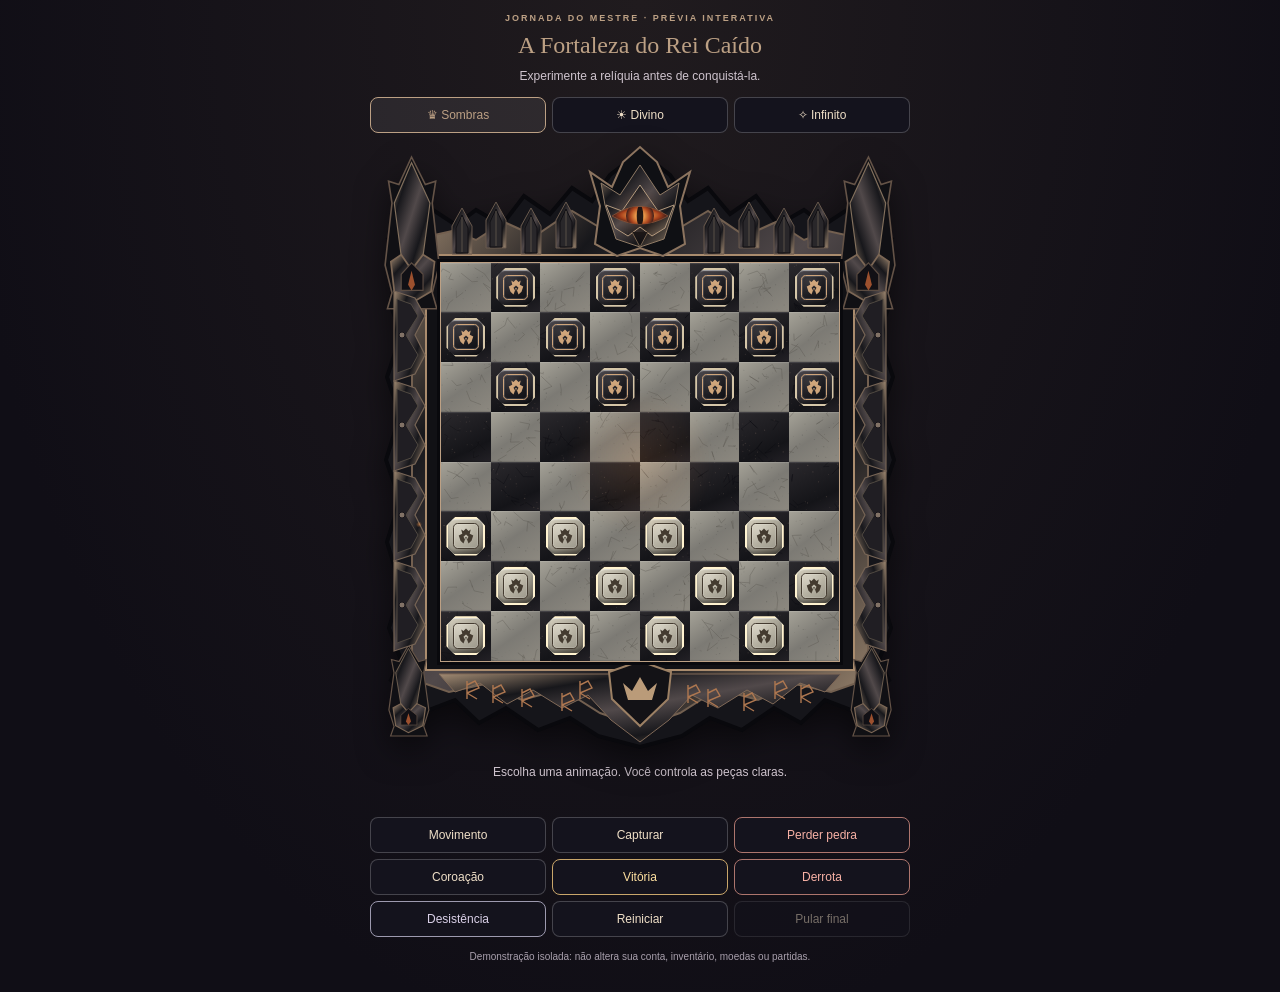
==== royal-demo.html @ 2475def8 "feat: laboratório interativo de relíquias e alinhamento responsivo dos tabuleiros" ====
<!doctype html><html lang="pt-BR" data-theme="relic-shadow" data-skin="skin-relic-shadow"><head><meta charset="utf-8"><meta name="viewport" content="width=device-width,initial-scale=1"><title>Laboratório de Relíquias</title><style>
:root{--ink:#f3e4c9;--muted:#bcaa90;--gold:#d8ae70;--green:#9bc4a0;--panel:#2c2119;--line:#5c4632}*{box-sizing:border-box}body{margin:0;color:var(--ink);font-family:Georgia,'Times New Roman',serif;background:radial-gradient(ellipse at 45% 0,#56402d 0,#231a13 53%,#17110e 100%);min-height:100vh}button,input,select{font:inherit}button{cursor:pointer}button:disabled{cursor:not-allowed;opacity:.45}button:focus-visible,input:focus-visible,select:focus-visible{outline:3px solid #e7c287;outline-offset:3px}.shell{max-width:1150px;margin:auto;padding:26px 24px 36px}.top{display:flex;align-items:center;justify-content:space-between;margin-bottom:24px;gap:12px}.brand{display:flex;align-items:center;gap:14px}.emblem{width:50px;height:50px;border:1px solid #a77c49;border-radius:50%;display:grid;place-items:center;color:#e5b977;font-size:29px;background:#36271a;box-shadow:inset 0 0 0 4px #241a13}.eyebrow{font:700 10px/1.4 Arial,sans-serif;letter-spacing:3px;color:var(--gold);text-transform:uppercase}h1{margin:2px 0 0;font-size:33px;line-height:1.05;font-weight:normal}.topnote{color:var(--muted);font-size:13px;text-align:right}.layout{display:grid;grid-template-columns:minmax(0,1fr) 320px;gap:26px;align-items:start}.game{min-width:0}.players{display:flex;justify-content:space-between;gap:10px;margin-bottom:12px}.player{flex:1;display:flex;align-items:center;gap:10px;background:#2c2119;border:1px solid var(--line);border-radius:10px;padding:11px 12px;transition:.2s}.player.active{border-color:#d6a562;box-shadow:0 0 0 1px #d6a56255}.player .disc{width:30px;height:30px;flex:none}.player b{display:block;font-size:15px}.player small{font:11px Arial;color:var(--muted)}.player .count{margin-left:auto;font:700 22px Georgia;color:var(--gold)}.boardframe{padding:13px;background:repeating-linear-gradient(6deg,#56321b55 0 1px,transparent 1px 7px),linear-gradient(120deg,#b17a42,#68401e 28%,#9c6938 60%,#4f2a15);border:2px solid #c39862;border-radius:9px;box-shadow:0 18px 40px #0008,inset 0 0 0 5px #5c351e,inset 0 0 0 8px #b0804b;position:relative}.board{width:100%;aspect-ratio:1;display:grid;grid-template-columns:repeat(8,1fr);grid-template-rows:repeat(8,1fr);border:2px solid #3d2517;box-shadow:0 0 8px #25150e}.sq{min-width:0;min-height:0;border:0;position:relative;display:grid;place-items:center;padding:0;overflow:hidden;isolation:isolate;background:#d7b47e}.sq.light{background:repeating-linear-gradient(4deg,#93652a15 0 1px,transparent 1px 6px),linear-gradient(125deg,#e4c493,#c8a06b)}.sq.dark{background:repeating-linear-gradient(4deg,#210e0b25 0 1px,transparent 1px 5px),linear-gradient(125deg,#8e5735,#714225)}.sq.dark:hover{filter:brightness(1.1)}.sq.selected{box-shadow:inset 0 0 0 4px #f2c57c;background:#ac7941}.sq.last:before{content:'';position:absolute;inset:0;background:#f5dc8b30;pointer-events:none}.sq.target:after{content:'';width:25%;height:25%;border-radius:50%;background:#f5d58d;box-shadow:0 0 0 5px #f5d58d40;position:absolute;z-index:3}.sq.target:has(.piece):after{background:transparent;border:3px solid #f5d58d;width:82%;height:82%}.sq.captured .piece{opacity:.23;filter:grayscale(1)}.piece,.disc{border-radius:50%;position:relative;box-shadow:0 4px 5px #2110089c,inset 0 0 0 2px #ffffff25,inset 0 -4px 3px #0005;display:grid;place-items:center}.piece{width:78%;aspect-ratio:1;z-index:2;transition:transform .15s}.piece:before,.disc:before{content:'';position:absolute;inset:13%;border-radius:50%;border:1px solid #0005;box-shadow:0 0 0 2px #ffffff18,inset 0 0 0 3px #00000013}.piece.white,.disc.white{background:repeating-linear-gradient(7deg,#a5703c16 0 1px,transparent 1px 5px),radial-gradient(circle at 32% 22%,#fff0ce,#d9ab70 55%,#a9733c);border:1px solid #f4d5a1;color:#75441d}.piece.black,.disc.black{background:repeating-linear-gradient(7deg,#ffffff09 0 1px,transparent 1px 5px),radial-gradient(circle at 32% 22%,#8b5c3d,#4c2a1b 55%,#2b1711);border:1px solid #a67546;color:#f3ce89}.piece.king:after{content:'♛';font-size:clamp(18px,4.3vw,40px);position:relative;z-index:2;line-height:1;text-shadow:0 1px 1px #0004}.sq.selected .piece{transform:translateY(-2px)}.sq.playable .piece{outline:2px solid #a7dfab;outline-offset:2px;box-shadow:0 4px 5px #2110089c,0 0 12px #a7dfab60,inset 0 0 0 2px #ffffff25,inset 0 -4px 3px #0005}.sq.playable.selected .piece{outline-color:#f2c57c}.sq.playable:focus-visible{outline:3px solid #a7dfab;outline-offset:-3px}.turnlegend{display:flex;align-items:center;gap:7px;color:#a7dfab;font:11px Arial;margin-top:9px}.turnlegend:before{content:"";width:9px;height:9px;border:2px solid #a7dfab;border-radius:50%;flex:none}.sq .piece{pointer-events:none}.coords{font:10px Arial;color:#fff8;position:absolute;left:3px;top:3px;z-index:1;pointer-events:none}.under{display:flex;justify-content:space-between;align-items:center;margin-top:13px;color:var(--muted);font:12px Arial;gap:10px}.side{display:flex;flex-direction:column;gap:15px}.panel{background:linear-gradient(145deg,#38291f,#2b211a);border:1px solid var(--line);border-radius:12px;padding:19px;box-shadow:0 8px 20px #0002}.panel h2{font-weight:normal;font-size:22px;margin:5px 0 13px}.status{font-size:19px;line-height:1.3;margin:8px 0}.sub{font:12px/1.6 Arial,sans-serif;color:var(--muted);margin:6px 0}.modebar{display:grid;grid-template-columns:repeat(3,1fr);gap:5px;padding:4px;background:#21170f;border-radius:8px;margin:12px 0}.modebar button{border:0;background:transparent;color:var(--muted);padding:10px 4px;border-radius:6px;font:700 11px Arial}.modebar button.active{background:#785335;color:#fff0d1}.fields{display:grid;gap:11px}.field label{display:block;font:700 10px Arial;letter-spacing:1.4px;text-transform:uppercase;color:var(--muted);margin-bottom:7px}.choices{display:flex;gap:7px}.choices button{flex:1;padding:10px 5px;background:#251a13;border:1px solid var(--line);color:var(--ink);border-radius:7px;font:12px Arial}.choices button.active{border-color:var(--gold);background:#5b3d24;color:#ffe4b5}.primary,.secondary{border-radius:7px;padding:11px 12px;width:100%;font:700 12px Arial;letter-spacing:.3px;border:1px solid #b78b52;background:linear-gradient(#d9b67e,#b78646);color:#302015}.secondary{background:#2a1c13;color:#e8d1a9;border-color:#6e5035}.actions{display:flex;gap:8px;margin-top:12px}.inputrow{display:flex;gap:6px}.inputrow input{min-width:0;width:100%;background:#21170f;border:1px solid #785635;border-radius:6px;padding:11px;color:var(--ink);text-transform:uppercase;font:700 14px Arial;letter-spacing:2px}.inputrow button{width:auto;white-space:nowrap}.room{border:1px dashed #967344;padding:12px;border-radius:7px;margin-top:12px}.roomcode{font:700 22px Arial;letter-spacing:5px;color:#f1ca88;margin:5px 0}.notice{font:12px/1.5 Arial;color:#edc18c;margin-top:10px;min-height:18px}.history{max-height:160px;overflow:auto;margin-top:9px;font:12px/1.6 Arial;color:#d5bfa1}.history div{padding:6px 0;border-bottom:1px solid #4a3627;display:flex;justify-content:space-between}.rules{font:12px/1.65 Arial;color:var(--muted)}details summary{cursor:pointer;color:var(--gold);font-size:14px}footer{margin-top:25px;text-align:center;color:#8f7d67;font:11px Arial}.hidden{display:none!important}@media(max-width:850px){.layout{grid-template-columns:1fr;max-width:650px;margin:auto}.side{display:grid;grid-template-columns:1fr 1fr}.side .panel:first-child{grid-column:1/-1}.topnote{display:none}}@media(max-width:520px){.shell{padding:15px 10px 25px}.top{margin-bottom:16px}h1{font-size:27px}.side{display:flex}.boardframe{padding:9px}.players{gap:6px}.player{padding:8px 7px;gap:6px}.player b{font-size:13px}.player small{font-size:10px}.player .count{font-size:18px}.player .disc{width:25px;height:25px}.coords{font-size:8px}.layout{gap:16px}}
.profile input{width:100%;padding:10px;background:#21170f;border:1px solid #785635;color:var(--ink);border-radius:6px}.rankrow{display:flex;justify-content:space-between;padding:9px 0;border-bottom:1px solid var(--line);font:13px Arial}.victory{position:fixed;inset:0;z-index:20;background:#180f09cf;display:grid;place-items:center;padding:20px}.victory>div{position:relative;text-align:center;background:linear-gradient(145deg,#664327,#2c2119);border:2px solid #d8ae70;border-radius:18px;padding:40px;max-width:450px;width:100%;box-shadow:0 0 70px #e7b86d55;animation:arrive .65s cubic-bezier(.2,1.5,.4,1)}.victory h2{font-size:34px;margin:12px 0}.victory .crown{font-size:70px;color:#f4c96d;animation:glow 1.5s infinite alternate}.spark{position:absolute;width:7px;height:11px;background:#e9bb65;top:0;animation:fall 2s ease-in infinite;pointer-events:none}@keyframes arrive{from{transform:scale(.65);opacity:0}to{transform:scale(1);opacity:1}}@keyframes glow{to{filter:drop-shadow(0 0 18px #ffda86);transform:translateY(-6px)}}@keyframes fall{to{transform:translateY(280px) rotate(260deg);opacity:0}}@media(prefers-reduced-motion:reduce){.victory>div,.victory .crown,.spark{animation:none}}.victory{background:radial-gradient(ellipse at 50% 20%,#422a1de8,#100c0aef 75%)}.victory>div{overflow:hidden;isolation:isolate;width:min(100%,470px);padding:30px 25px;animation:resultRise .55s cubic-bezier(.2,.85,.3,1.15);border-radius:18px}.victory .crown{display:grid;place-items:center;width:100px;height:100px;margin:0 auto 12px;border-radius:50%;font-size:57px;background:radial-gradient(circle at 30% 20%,#fff2c0,#dba952 65%,#87501e);color:#5d3512;box-shadow:0 0 38px #f7ca7466,inset 0 0 0 5px #fff4c044}.victory h2{overflow-wrap:anywhere}.victory #resultpoints{display:inline-block;border:1px solid currentColor;border-radius:20px;padding:7px 15px;margin:7px 0 19px;font:700 15px Arial}.victory #victorydetail{font:14px/1.6 Arial;color:#e6d7be;min-height:45px}.victory .spark{z-index:-1;opacity:0;left:var(--x);top:var(--y);animation:resultRain var(--dur) var(--delay) ease-in infinite;background:linear-gradient(#fff4ad,#e3a83a);width:8px;height:14px}.victory[data-result="defeat"]>div{border-color:#aa6c57;background:radial-gradient(circle at top,#4b2925,#241815 72%);box-shadow:0 0 48px #a0413638;animation:resultShake .5s ease-out}.victory[data-result="defeat"] .crown{background:radial-gradient(circle at 30% 25%,#b97f70,#70403b 70%,#38201e);color:#f6d1c6;box-shadow:0 0 25px #ad5a4340;animation:resultDim 1.5s ease-out both}.victory[data-result="defeat"] .spark{background:#aa5f46;width:4px;height:12px;border-radius:4px;animation:resultEmber var(--dur) var(--delay) ease-out infinite}.victory[data-result="defeat"] #resultpoints{color:#e5a397}.victory[data-result="resign"]>div{border-color:#a2b2b6;background:radial-gradient(circle at top,#455b60,#222a2a 72%);box-shadow:0 0 50px #9db4bd33;animation:resultLower .7s ease-out}.victory[data-result="resign"] .crown{background:radial-gradient(circle at 30% 25%,#e4eeee,#9daeb5 68%,#6a7d84);color:#33464c;box-shadow:0 0 22px #b4d4dc33;animation:resultLower 1s ease-out}.victory[data-result="resign"] .spark{background:#adbdc2;width:18px;height:3px;border-radius:5px;animation:resultDrift var(--dur) var(--delay) ease-in-out infinite}.victory[data-result="resign"] #resultpoints{color:#dce9ed}.victory[data-result="draw"]>div{border-color:#ac9874;background:radial-gradient(circle at top,#67563d,#28211a 75%);box-shadow:0 0 35px #bba17c33}.victory[data-result="draw"] .crown{background:radial-gradient(circle at 30% 25%,#e9d5b2,#a58b64 75%);color:#392a1e;animation:none}.victory[data-result="draw"] .spark{background:#d8c39d;width:6px;height:6px;border-radius:50%;animation:resultDrift var(--dur) var(--delay) ease-in-out infinite}.victory[data-result="victory"] #resultpoints,.victory[data-result="draw"] #resultpoints{color:#f5d58e}.victory #closevictory{position:relative;z-index:1}@keyframes resultRise{from{transform:translateY(25px) scale(.94);opacity:0}to{transform:translateY(0) scale(1);opacity:1}}@keyframes resultShake{0%{transform:translateX(-12px);opacity:.3}30%{transform:translateX(8px)}55%{transform:translateX(-5px)}100%{transform:translateX(0);opacity:1}}@keyframes resultLower{from{transform:translateY(-22px);opacity:.15}to{transform:translateY(0);opacity:1}}@keyframes resultDim{from{filter:brightness(1.6);transform:scale(1.1)}to{filter:brightness(.85);transform:scale(1)}}@keyframes resultRain{0%{transform:translateY(-40px) rotate(0);opacity:0}15%{opacity:.9}100%{transform:translateY(420px) rotate(300deg);opacity:0}}@keyframes resultEmber{0%{transform:translateY(45px);opacity:0}20%{opacity:.65}100%{transform:translateY(-120px);opacity:0}}@keyframes resultDrift{0%,100%{transform:translate(-14px,8px);opacity:.1}50%{transform:translate(19px,-20px);opacity:.65}}@media(prefers-reduced-motion:reduce){.victory>div,.victory .crown,.victory .spark{animation:none!important}.victory .spark{display:none}} .honor-preview{padding:12px;background:repeating-linear-gradient(8deg,#b07b4010 0 1px,transparent 1px 6px),linear-gradient(125deg,#69492e,#37251a 75%);border:2px solid #936b40;box-shadow:inset 0 0 0 4px #2d1d12,0 8px 20px #0005}.honor-plaque{display:flex;align-items:center;justify-content:space-between;text-align:center;gap:5px;padding:13px 6px;margin:0 0 13px;background:linear-gradient(170deg,#754a24,#3b2617);border:1px solid #b38a50;border-radius:8px;box-shadow:inset 0 0 0 3px #c2924b22,0 4px 6px #0004}.honor-plaque h2{font-size:22px;margin:4px 0 0;color:#ffe1a5}.honor-plaque>span{font-size:21px;color:#cf9f5a}.honor-plaque .eyebrow{font-size:8px;letter-spacing:1.6px}.honor-mine{font:12px/1.45 Arial;color:#e5c79b;padding:9px 10px;background:#2b1e15aa;border:1px solid #936d4655;border-radius:6px;margin:0 0 10px}.honor-list{display:grid;gap:7px}.honor-row{display:grid;grid-template-columns:40px minmax(0,1fr) auto;gap:8px;align-items:center;background:linear-gradient(110deg,#3b2b20,#2a2018);padding:7px;border:1px solid #957248;border-radius:8px;box-shadow:inset 0 1px #ffffff0c,0 3px 5px #1b100b55;min-width:0}.honor-row.rank-1{border-color:#e0b762;background:linear-gradient(110deg,#59401f,#332319)}.honor-row.rank-2{border-color:#b9b4a8}.honor-row.rank-3{border-color:#b9855f}.honor-row.mine{outline:2px solid #b0d4a0;outline-offset:1px;background:linear-gradient(100deg,#4b5333,#30271a)}.honor-place{width:35px;height:35px;display:grid;place-items:center;border:1px solid #a67e50;border-radius:50%;background:linear-gradient(#b38a51,#79542e);color:#2b1b0f;font:700 16px Georgia;box-shadow:inset 0 0 0 3px #ffffff16}.rank-1 .honor-place{background:linear-gradient(150deg,#ffefb6,#e3b64f 55%,#b58125);border-color:#fff1c0}.rank-2 .honor-place{background:linear-gradient(145deg,#f4f2e8,#b1b6b6 55%,#777c7c);border-color:#e4e7e2}.rank-3 .honor-place{background:linear-gradient(145deg,#e3b798,#bd8150 55%,#8f5233);border-color:#edbe98}.honor-player{min-width:0;text-align:center}.honor-player strong{display:block;font:700 14px Georgia;color:#fff0d7;overflow-wrap:anywhere}.honor-player small{display:block;font:10px Arial;color:#bca98c;margin-top:4px}.honor-you{color:#b7d9a3!important;font-size:9px!important;letter-spacing:1px}.honor-score{padding:7px 8px;border-radius:6px;background:linear-gradient(#24170e,#452b16);border:1px solid #98733e;color:#f4ca7c;font:700 13px Arial;text-align:center;white-space:nowrap}.honor-score small{font-size:9px;color:#ba9868;margin-left:3px}.honor-open{margin-top:12px;display:flex;align-items:center;justify-content:space-between}.honor-open span{font-size:20px;line-height:12px}.honor-empty{text-align:center;padding:20px 8px;color:#e4cda8;font:13px/1.5 Arial}.rank-overlay{position:fixed;inset:0;z-index:30;background:#120d09df;display:grid;place-items:center;padding:20px;backdrop-filter:blur(5px)}.rank-board{width:min(660px,100%);max-height:94vh;display:flex;flex-direction:column;position:relative;border:5px solid #4e301b;border-radius:13px;box-shadow:0 0 0 2px #b58c54,0 20px 70px #000b;overflow:hidden;background:repeating-linear-gradient(90deg,#6b431a16 0 1px,transparent 1px 9px),repeating-linear-gradient(90deg,transparent 0 83px,#5a391d22 84px 86px),linear-gradient(125deg,#be925b,#85592f);animation:resultRise .35s ease-out}.rank-header{position:relative;display:flex;align-items:center;justify-content:center;gap:22px;padding:18px 45px;text-align:center;border-bottom:3px solid #4d2c18;background:repeating-linear-gradient(5deg,#b4823918 0 1px,transparent 1px 5px),linear-gradient(150deg,#67401f,#382315);box-shadow:0 3px 8px #0005}.rank-header h2{font-size:clamp(24px,5vw,36px);margin:5px 0 0;color:#ffe3a5;font-weight:normal}.rank-rivet{height:20px;width:20px;border-radius:50%;background:radial-gradient(circle at 30% 25%,#c48c49,#704217);border:2px solid #392311;flex:none;box-shadow:0 1px 3px #0008}.rank-close{position:absolute;right:9px;top:9px;width:32px;height:32px;border-radius:50%;background:#49291c;border:1px solid #c08b55;color:#fff0d6;font:26px/1 Arial}.rank-body{padding:17px 20px;overflow:auto;min-height:0}.rank-personal{border:1px solid #dfb471;background:linear-gradient(110deg,#3e2b1b,#5d4325);border-radius:9px;padding:13px 16px;color:#f9e5bd;display:grid;gap:7px;box-shadow:0 3px 6px #0004;margin-bottom:14px}.rank-personal strong{font-size:20px;overflow-wrap:anywhere}.rank-personal>div{display:flex;justify-content:space-between;gap:8px;font:700 17px Arial;color:#f4cb80}.rank-columns{display:grid;grid-template-columns:70px 1fr 115px;text-align:center;gap:10px;color:#392412;font:700 10px Arial;text-transform:uppercase;letter-spacing:.7px;margin:6px 0 9px}.honor-list.full{max-height:45vh;overflow:auto;padding:3px;scrollbar-color:#6e4726 #b28a55}.full .honor-row{grid-template-columns:64px minmax(0,1fr) 115px;gap:10px;padding:9px 11px;border-width:2px}.full .honor-place{width:45px;height:45px;font-size:20px;margin:auto}.full .honor-player strong{font-size:17px}.full .honor-score{font-size:18px;padding:10px 8px}.rank-legend{font:700 11px/1.5 Arial;text-align:center;color:#382311;margin-top:13px}.rank-body #rankfullstorage{color:#382311;text-align:center}.rank-actions{display:flex;gap:10px;margin-top:12px}.rank-actions button{flex:1}.rank-board .honor-empty{background:#3c2b1f;color:#f5deb9;border-radius:8px}.honor-preview #rankstorage{font-size:10px;margin:8px 3px 0}.honor-row.mine .honor-score{border-color:#a7c28b;color:#ddedc9}@media(max-width:520px){.rank-overlay{padding:9px}.rank-body{padding:12px 9px}.rank-header{gap:8px;padding:15px 35px}.rank-rivet{width:13px;height:13px}.rank-columns{grid-template-columns:43px 1fr 86px;font-size:8px}.full .honor-row{grid-template-columns:41px minmax(0,1fr) 86px;gap:6px;padding:7px 5px}.full .honor-place{width:35px;height:35px;font-size:16px}.full .honor-player strong{font-size:14px}.full .honor-score{font-size:14px;padding:7px 4px}.rank-personal{padding:10px}.rank-personal>div{font-size:14px}.honor-list.full{max-height:43vh}}@media(prefers-reduced-motion:reduce){.rank-board{animation:none}}</style><link rel="stylesheet" href="/escola.css?v=58"><link rel="stylesheet" href="/reforja.css?v=57"><link rel="stylesheet" href="/reis.css?v=4"><style>
html,body{margin:0;min-height:100%;color:#f4e7d2;font-family:Arial,sans-serif}body{padding:12px 10px 20px}.demo{max-width:540px;margin:auto;text-align:center}.demo h1{font:24px Georgia,serif;margin:7px 0;color:var(--royal-accent)}.demo p{font-size:12px;line-height:1.5;color:#cfc4ce;margin:8px 0}.demo .eyebrow{font-size:9px;color:var(--royal-accent);letter-spacing:2px}.demo-tabs,.demo-controls{display:grid;grid-template-columns:repeat(3,minmax(0,1fr));gap:6px;margin:12px 0}.demo button{font:12px Arial,sans-serif;border:1px solid #ffffff35;background:#14131d;color:#efdfc7;border-radius:8px;padding:10px 4px;min-width:0;cursor:pointer}.demo button[aria-pressed=true]{border-color:var(--royal-accent);color:var(--royal-accent);background:#ffffff13}.demo button:disabled{opacity:.45}.demo .boardframe{max-width:540px!important;width:100%!important;position:relative;isolation:isolate}.demo .sq{overflow:hidden;pointer-events:none}.demo .sq .piece{display:grid;position:relative;aspect-ratio:1}.demo .board{overflow:hidden}.demo .demo-flight{position:absolute;inset:0;z-index:5;pointer-events:none}.demo .demo-flight .piece{position:absolute;width:9.75%;transform:translate(-50%,-50%);transition:none;pointer-events:none}.demo .demo-result{position:absolute;z-index:20;left:17%;right:17%;top:29%;padding:22px 12px 16px;border:2px solid var(--royal-accent);background:linear-gradient(145deg,var(--royal-bg),#101019f5);border-radius:8px;box-shadow:0 0 0 4px #080811cc,0 12px 35px #000a;opacity:0;visibility:hidden;transform:translateY(8px) scale(.97);transition:opacity .3s,transform .3s}.demo .demo-result.shown{visibility:visible;opacity:1;transform:none}.demo .demo-result h2{font:27px Georgia;color:#fff0d5;margin:5px 0}.demo .demo-result .royal-quote{font:italic 14px/1.4 Georgia;color:var(--royal-accent)}.demo .demo-result #resulticon{height:64px;width:64px;margin:auto;color:var(--royal-accent)}.demo .demo-result #resulticon svg{width:100%;height:100%}.demo .demo-result[data-royal=divine]{border:4px double #ead69c;border-radius:40% 40% 12px 12px / 18% 18% 12px 12px}.demo .demo-result[data-royal=infinite]{border:3px double #c0baff;border-radius:24px}.demo .demo-result button{margin-top:8px;width:100%}.demo .demo-result .eyebrow{letter-spacing:1.4px}.demo-status{min-height:42px}.demo .demo-controls button[data-action=victory]{border-color:#c9a66a;color:#ffe1a0}.demo .demo-controls button[data-action=defeat],.demo .demo-controls button[data-action=loss]{border-color:#ad756d;color:#f8b1a5}.demo .demo-controls button[data-action=resign]{border-color:#9d9aaf;color:#dad0e8}.demo .demo-footer{font-size:10px;color:#a9a0ad}@media(max-width:400px){.demo h1{font-size:19px}.demo button{font-size:11px}.demo .demo-result{padding:12px 8px}.demo .demo-result h2{font-size:21px}.demo .demo-result #resulticon{width:42px;height:42px}.demo .demo-result .royal-quote{font-size:11px}}
</style></head><body><main class="demo"><div class="eyebrow">Jornada do Mestre · Prévia interativa</div><h1 id="demotitle">A Fortaleza do Rei Caído</h1><p>Experimente a relíquia antes de conquistá-la.</p><nav class="demo-tabs" aria-label="Relíquia"><button data-king="shadow">♛ Sombras</button><button data-king="divine">☀ Divino</button><button data-king="infinite">✧ Infinito</button></nav><div class="boardframe"><div id="board" class="board" aria-label="Tabuleiro de demonstração"></div><section class="demo-result" id="victory" role="dialog" aria-labelledby="resulttitle" aria-hidden="true" inert><div id="resulticon"></div><div class="eyebrow">Destino da Coroa</div><h2 id="resulttitle"></h2><div id="resultpoints"></div><button id="dismiss">Ver tabuleiro</button><button id="replay">Repetir final</button></section></div><p id="demostatus" class="demo-status" aria-live="polite">Escolha uma animação. Você controla as peças claras.</p><div class="demo-controls"><button data-action="move">Movimento</button><button data-action="capture">Capturar</button><button data-action="loss">Perder pedra</button><button data-action="crown">Coroação</button><button data-action="victory">Vitória</button><button data-action="defeat">Derrota</button><button data-action="resign">Desistência</button><button data-action="reset">Reiniciar</button><button data-action="skip" disabled>Pular final</button></div><p class="demo-footer">Demonstração isolada: não altera sua conta, inventário, moedas ou partidas.</p></main><script>let mySide=1;</script><script src="/reis.js?v=6"></script><script src="/royal-demo.js?v=1"></script></body></html>
---- escola.css ----
/* Escola de Damas — V4.2 */
.school-card{width:min(680px,100%)}.school-card h3{font:normal 21px Georgia;color:#f1d4a5;margin:8px 0}.school-item{display:grid;gap:8px;padding:13px;border:1px solid #947044;background:linear-gradient(145deg,#4a3322,#291e16);border-radius:10px;margin:8px 0}.school-item strong{font:700 16px Georgia;color:#f6dbad}.school-item small{font:12px/1.5 Arial;color:#d1b99a}.school-balance{display:flex;justify-content:center;padding:12px;border:1px solid #c89c57;background:#39271a;border-radius:10px;color:#f4cd83;font:700 20px Georgia;margin:12px 0}.school-board{max-width:440px;margin:12px auto;border:7px solid #966438;box-shadow:0 0 0 1px #d7b47d,0 10px 22px #0007}.school-board .sq{min-width:0;min-height:0}.school-board .piece{pointer-events:none}.theme-grid{display:grid;grid-template-columns:repeat(2,1fr);gap:10px}.theme-preview{display:grid;grid-template-columns:repeat(4,1fr);aspect-ratio:1.6;border:5px solid #936036;border-radius:6px;overflow:hidden}.theme-preview .light{background:#dfc092}.theme-preview .dark{background:#815232}.theme-imperial .light{background:#cda67a}.theme-imperial .dark{background:#40271c}.theme-marble .light{background:linear-gradient(135deg,#f7f0df,#b7b2a9)}.theme-marble .dark{background:linear-gradient(135deg,#424b50,#171e24)}.theme-emerald .light{background:#d7dfc0}.theme-emerald .dark{background:#285447}.custom-check{display:flex;align-items:center;gap:10px;padding:13px;margin:5px 0;border:1px solid #886340;background:#2d2017;border-radius:8px;color:#f3dcb6;font:14px Arial}.custom-check input{accent-color:#d4ad70;width:17px;height:17px}.school-card #schoolbody>button{margin-top:8px}.chat-card{width:min(490px,100%)}.chat-messages{height:235px;overflow:auto;padding:10px;display:flex;flex-direction:column;gap:8px;background:#20160f;border-radius:9px;border:1px solid #775535}.chat-bubble{align-self:flex-start;max-width:85%;background:#493222;border:1px solid #7c5939;border-radius:10px;padding:8px 10px;overflow-wrap:anywhere}.chat-bubble.mine{align-self:flex-end;background:#60502d;border-color:#b49758}.chat-bubble small{color:#d9b77e;font:10px Arial}.chat-bubble p{margin:4px 0 0;font:13px/1.5 Arial;white-space:pre-wrap}.chat-quick{display:flex;flex-wrap:wrap;gap:5px;margin:10px 0}.chat-quick button{width:auto;padding:7px;font-size:10px}.chat-card form input{text-transform:none;letter-spacing:0;font:13px Arial}.chat-card .club-casual{margin-top:10px}#replayanalysis{margin-top:12px}#rulechoices button:last-child{grid-column:auto}
html[data-theme=imperial] #board .sq.light,html[data-theme=imperial] .school-board .sq.light{background:linear-gradient(135deg,#d8b789,#bb9464)}html[data-theme=imperial] #board .sq.dark,html[data-theme=imperial] .school-board .sq.dark{background:linear-gradient(125deg,#503522,#302017)}html[data-theme=imperial] .boardframe{background:linear-gradient(135deg,#604023,#271a12,#80552c);border-color:#d6ad70}
html[data-theme=marble] #board .sq.light,html[data-theme=marble] .school-board .sq.light{background:repeating-linear-gradient(116deg,transparent 0 34px,#757c8530 35px 37px,transparent 38px 60px),linear-gradient(145deg,#f3ede1,#c3c4c6)}html[data-theme=marble] #board .sq.dark,html[data-theme=marble] .school-board .sq.dark{background:repeating-linear-gradient(116deg,transparent 0 36px,#bfc3c622 37px 39px,transparent 40px 65px),linear-gradient(145deg,#525d66,#222a32)}html[data-theme=marble] .boardframe{background:linear-gradient(145deg,#545c67,#20252c,#929ba1);border-color:#d5b771}
html[data-theme=emerald] #board .sq.light,html[data-theme=emerald] .school-board .sq.light{background:linear-gradient(145deg,#e4e8cd,#a6b98a)}html[data-theme=emerald] #board .sq.dark,html[data-theme=emerald] .school-board .sq.dark{background:linear-gradient(145deg,#46725c,#23483e)}html[data-theme=emerald] .boardframe{background:linear-gradient(145deg,#52785a,#183c30,#7b935d);border-color:#c1b57d}
@media(max-width:500px){.theme-grid{gap:6px}.school-item{padding:9px}.school-item strong{font-size:14px}.school-board{border-width:5px}}

#board[data-size='10'] .piece.king:after{font-size:clamp(10px,2.8vmin,29px)}#board[data-size='12'] .piece.king:after{font-size:clamp(9px,2.3vmin,24px)}#board[data-size='12'] .coords{font-size:8px}

/* V4.3 — independent board and piece collection */
[data-theme="classic"]{--shop-light:linear-gradient(135deg,#e8cda1,#d2ad79);--shop-dark:linear-gradient(135deg,#986540,#744528);--shop-frame:linear-gradient(135deg,#b7844c,#50301a);--shop-edge:#e0b780}
[data-theme="imperial"]{--shop-light:linear-gradient(135deg,#e0c394,#b58b59);--shop-dark:linear-gradient(135deg,#5c3a24,#261b14);--shop-frame:linear-gradient(135deg,#95633a,#2d1c12);--shop-edge:#d1a568}
[data-theme="marble"]{--shop-light:linear-gradient(135deg,#f5f0e6,#bbc2c7);--shop-dark:linear-gradient(135deg,#535c67,#20262c);--shop-frame:linear-gradient(135deg,#929ba1,#292f37);--shop-edge:#d8c9a5}
[data-theme="emerald"]{--shop-light:linear-gradient(135deg,#dce5c5,#a7bb8e);--shop-dark:linear-gradient(135deg,#507b64,#24483b);--shop-frame:linear-gradient(135deg,#78976c,#193e30);--shop-edge:#d0c59b}
[data-theme="midnight"]{--shop-light:linear-gradient(135deg,#bac9e3,#7798be);--shop-dark:linear-gradient(135deg,#293e65,#111b33);--shop-frame:linear-gradient(135deg,#536b9a,#18233c);--shop-edge:#acbddb}
[data-theme="sakura"]{--shop-light:linear-gradient(135deg,#f8d9d5,#e7b0bc);--shop-dark:linear-gradient(135deg,#a25479,#67394e);--shop-frame:linear-gradient(135deg,#d49aae,#73445a);--shop-edge:#efc8be}
[data-theme="ocean"]{--shop-light:linear-gradient(135deg,#d9e0c5,#b4c8ba);--shop-dark:linear-gradient(135deg,#3b8292,#15515e);--shop-frame:linear-gradient(135deg,#6ca7ac,#1b4851);--shop-edge:#b7d5cd}
[data-theme="desert"]{--shop-light:linear-gradient(135deg,#f2d8ae,#d8ac78);--shop-dark:linear-gradient(135deg,#b76b43,#824331);--shop-frame:linear-gradient(135deg,#ce9a63,#783e24);--shop-edge:#e8bb82}
[data-theme="obsidian"]{--shop-light:linear-gradient(135deg,#c8b787,#8e7d57);--shop-dark:linear-gradient(135deg,#33343a,#101217);--shop-frame:linear-gradient(135deg,#6c6550,#17171b);--shop-edge:#dfb963}
[data-theme="parchment"]{--shop-light:linear-gradient(135deg,#f4e6c7,#dac39a);--shop-dark:linear-gradient(135deg,#a48a66,#715c44);--shop-frame:linear-gradient(135deg,#bda27a,#584633);--shop-edge:#e7d0a4}
[data-theme="cherry"]{--shop-light:linear-gradient(135deg,#efc38e,#d5a36b);--shop-dark:linear-gradient(135deg,#9e5140,#57291f);--shop-frame:linear-gradient(135deg,#bb7351,#4d241c);--shop-edge:#f0b77e}
[data-theme="frost"]{--shop-light:linear-gradient(135deg,#eff9ff,#c2e5ed);--shop-dark:linear-gradient(135deg,#648eaf,#375979);--shop-frame:linear-gradient(135deg,#97c9df,#315572);--shop-edge:#d2f5ff}
[data-skin="skin-classic"]{--stone-white:radial-gradient(ellipse at 30% 22%,#fff6db,#e8c389,#97612e);--stone-black:radial-gradient(ellipse at 30% 22%,#a16c47,#6b432c,#29140e);--stone-white-border:#f8dbab;--stone-black-border:#bd8c5b;--stone-white-ink:#70421f;--stone-black-ink:#ffe1a4}
[data-skin="skin-ivory"]{--stone-white:radial-gradient(ellipse at 30% 22%,#fffef6,#e9dfc5,#b6aa87);--stone-black:radial-gradient(ellipse at 30% 22%,#71696a,#39363a,#151416);--stone-white-border:#fff3dd;--stone-black-border:#847b77;--stone-white-ink:#716044;--stone-black-ink:#e9dcc8}
[data-skin="skin-gilded"]{--stone-white:radial-gradient(ellipse at 30% 22%,#fff4b5,#e3b446,#9b5b10);--stone-black:radial-gradient(ellipse at 30% 22%,#77767d,#33343e,#101014);--stone-white-border:#ffe299;--stone-black-border:#b29b67;--stone-white-ink:#70400b;--stone-black-ink:#ffda76}
[data-skin="skin-jade"]{--stone-white:radial-gradient(ellipse at 30% 22%,#e0fff0,#9bd6a9,#31784f);--stone-black:radial-gradient(ellipse at 30% 22%,#ffc98c,#c47e34,#663719);--stone-white-border:#c2ffdd;--stone-black-border:#f8c373;--stone-white-ink:#29593b;--stone-black-ink:#fff0bd}
[data-skin="skin-crystal"]{--stone-white:radial-gradient(ellipse at 30% 22%,#f6ffff,#addfeb,#588bac);--stone-black:radial-gradient(ellipse at 30% 22%,#d9b3ff,#8c57ba,#49286e);--stone-white-border:#e7fdff;--stone-black-border:#d0a5ef;--stone-white-ink:#356285;--stone-black-ink:#f4dbff}
[data-skin="skin-metal"]{--stone-white:radial-gradient(ellipse at 30% 22%,#f2f7ff,#aeb9c6,#4b596c);--stone-black:radial-gradient(ellipse at 30% 22%,#e9af78,#956240,#412c20);--stone-white-border:#e1edf6;--stone-black-border:#d29c66;--stone-white-ink:#344254;--stone-black-ink:#fff0d5}
[data-skin="skin-porcelain"]{--stone-white:radial-gradient(ellipse at 30% 22%,#ffffff,#e0e7f0,#9aadc8);--stone-black:radial-gradient(ellipse at 30% 22%,#76b6ff,#3166ae,#163267);--stone-white-border:#eff7ff;--stone-black-border:#a8d1ff;--stone-white-ink:#365a8a;--stone-black-ink:#ebf5ff}
[data-skin="skin-ruby"]{--stone-white:radial-gradient(ellipse at 30% 22%,#fff9ee,#f1d9ca,#b59b9d);--stone-black:radial-gradient(ellipse at 30% 22%,#f287a5,#b72c53,#5b112c);--stone-white-border:#ffece6;--stone-black-border:#ffafbd;--stone-white-ink:#896477;--stone-black-ink:#fff0d9}
[data-skin="skin-neon"]{--stone-white:radial-gradient(ellipse at 30% 22%,#ddffff,#4fe6ea,#087a93);--stone-black:radial-gradient(ellipse at 30% 22%,#ffb2fa,#d54dcc,#592073);--stone-white-border:#b9ffff;--stone-black-border:#ff9de9;--stone-white-ink:#123c55;--stone-black-ink:#fff0fe}
[data-skin="skin-royal"]{--stone-white:radial-gradient(ellipse at 30% 22%,#fff2d1,#e7bd63,#9e6928);--stone-black:radial-gradient(ellipse at 30% 22%,#ba95e4,#7650a2,#342048);--stone-white-border:#ffe4a3;--stone-black-border:#d3b4f3;--stone-white-ink:#69431d;--stone-black-ink:#ffe5a4}

html[data-theme]:not([data-theme="classic"]) :is(#board,.school-board,.replay-board) .sq.light{background:var(--shop-light)}
html[data-theme]:not([data-theme="classic"]) :is(#board,.school-board,.replay-board) .sq.dark{background:var(--shop-dark)}
html[data-theme]:not([data-theme="classic"]) .boardframe{background:var(--shop-frame);border-color:var(--shop-edge)}
html[data-theme]:not([data-theme="classic"]) :is(.school-board,.replay-board){border-color:var(--shop-edge)}
html[data-theme="marble"] :is(#board,.school-board,.replay-board) .sq.light{background:repeating-linear-gradient(116deg,transparent 0 34px,#757c8530 35px 37px,transparent 38px 60px),var(--shop-light)}
html[data-theme="marble"] :is(#board,.school-board,.replay-board) .sq.dark{background:repeating-linear-gradient(116deg,transparent 0 36px,#bfc3c622 37px 39px,transparent 40px 65px),var(--shop-dark)}
html[data-theme]:not([data-theme="classic"]) #board .sq.selected{box-shadow:inset 0 0 0 3px #ffe3a0;filter:brightness(1.17)}
html[data-skin]:not([data-skin="skin-classic"]) :is(.piece.white,.disc.white),.shop-preview .piece.white{background:var(--stone-white);border-color:var(--stone-white-border);color:var(--stone-white-ink)}
html[data-skin]:not([data-skin="skin-classic"]) :is(.piece.black,.disc.black),.shop-preview .piece.black{background:var(--stone-black);border-color:var(--stone-black-border);color:var(--stone-black-ink)}
html[data-skin]:not([data-skin="skin-classic"]) :is(.piece,.disc),.shop-preview .piece{box-shadow:0 4px 6px #120c0b9c,inset 0 1px 4px #fff8,inset 0 -4px 5px #0005}
html[data-skin]:not([data-skin="skin-classic"]) :is(.piece,.disc):before,.shop-preview .piece:before{inset:13%;border:1px solid currentColor;box-shadow:0 0 0 2px #ffffff22,inset 0 1px 3px #0002;opacity:.85}
html[data-skin]:not([data-skin="skin-classic"]) .piece.king:after,.shop-preview .piece.king:after{color:inherit;text-shadow:0 1px 2px #0005}
html[data-skin="skin-crystal"] .piece:not(.fx-disc),.shop-preview[data-skin="skin-crystal"] .piece{background-blend-mode:screen;box-shadow:0 4px 7px #0008,inset 0 1px 4px #fff9,inset 0 -4px 5px #18284666,0 0 6px #c4e4f333}
html[data-skin="skin-neon"] .piece.white,.shop-preview[data-skin="skin-neon"] .piece.white{box-shadow:0 3px 8px #061b2c99,0 0 8px #5ef1f766,inset 0 0 5px #d1ffff}
html[data-skin="skin-neon"] .piece.black,.shop-preview[data-skin="skin-neon"] .piece.black{box-shadow:0 3px 8px #270f3399,0 0 8px #ee70de66,inset 0 0 5px #ffe0fa}
html[data-skin]:not([data-skin="skin-classic"]) .sq.playable .piece{outline:2px solid #b0d6a6;outline-offset:2px}
.shop-wallet{display:grid;grid-template-columns:1fr auto;align-items:center;gap:5px 12px;background:linear-gradient(130deg,#51391f,#291d13);border:1px solid #a77b43;padding:13px 15px;border-radius:12px;margin:10px 0 13px}.shop-wallet-label{font:700 10px Arial;letter-spacing:1.5px;color:#d5ae75}.shop-wallet strong{font:700 24px Georgia;color:#f6d090;grid-column:2;grid-row:1/3}.shop-wallet small{font:11px/1.4 Arial;color:#c6ad89}
.shop-tabs{display:grid;grid-template-columns:1fr 1fr;gap:7px;margin-bottom:13px}.shop-tabs button{font-weight:bold}.shop-combo{display:grid;grid-template-columns:minmax(0,1fr) minmax(0,1fr);gap:14px;align-items:center;padding:13px;border-radius:12px;border:1px solid #a37a47;background:linear-gradient(145deg,#493420,#2c2018);margin-bottom:13px}.shop-combo-copy small{font:700 10px Arial;letter-spacing:1.2px;color:#dab77e}.shop-combo-copy h3{margin:6px 0;font-size:22px}.shop-combo-copy p{color:#d5bb93;font:13px/1.5 Arial;margin:8px 0 10px}
.shop-preview{display:grid;grid-template-columns:repeat(4,1fr);aspect-ratio:1.52;border:5px solid transparent;border-radius:7px;background:var(--shop-frame) border-box;box-shadow:0 4px 12px #0006,0 0 0 1px var(--shop-edge);overflow:hidden;isolation:isolate}.shop-preview-large{aspect-ratio:1}.shop-square{display:grid;place-items:center;position:relative;min-width:0;min-height:0}.shop-square.light{background:var(--shop-light)}.shop-square.dark{background:var(--shop-dark)}.shop-preview .piece{width:72%;height:auto;aspect-ratio:1;position:relative;margin:0;pointer-events:none;display:grid;place-items:center}.shop-preview .piece.king:after{font-size:clamp(10px,2.7vw,23px)}.shop-preview .piece:before{position:absolute}
.shop-filter{display:flex;gap:8px;align-items:center;font:12px Arial;color:#d3b896;margin:12px 0}.shop-filter input{accent-color:#d1a265}.shop-grid{gap:11px}.shop-item{position:relative;margin:0;padding:11px;gap:8px;align-content:start}.shop-item.equipped{border-color:#e2bd7a;box-shadow:inset 0 0 0 1px #e8ba7433}.shop-item-name{display:grid;gap:4px;min-height:48px}.shop-item-name strong{font-size:16px}.shop-tag{font:700 11px Arial;justify-self:start;color:#e1bf87;border:1px solid #977044;padding:4px 7px;border-radius:5px;background:#2a1c12}.equipped .shop-tag{border-color:#8ba278;color:#b9d3a6}.shop-actions{display:grid;grid-template-columns:1fr 1fr;gap:5px}.shop-actions button{font-size:10px;padding:8px 5px;white-space:normal}.shop-actions button:disabled{opacity:.52}
@media(max-width:480px){.shop-combo{gap:9px;padding:9px}.shop-combo-copy h3{font-size:17px}.shop-combo-copy p{font-size:11px}.shop-item{padding:7px}.shop-item-name strong{font-size:14px}.shop-item-name small{font-size:10px}.shop-actions{grid-template-columns:1fr}.shop-wallet{padding:10px}.shop-wallet strong{font-size:21px}}

/* V4.4: hall of champions */
[data-theme="champion-hall"]{--shop-light:linear-gradient(135deg,#f4dca2,#c2a060);--shop-dark:linear-gradient(135deg,#4d3b2a,#1b1716);--shop-frame:linear-gradient(135deg,#9c7538,#2b231a,#cba458,#2b2016);--shop-edge:#f0d294}
[data-theme="champion-legacy"]{--shop-light:linear-gradient(135deg,#f2d5c5,#cba493);--shop-dark:linear-gradient(135deg,#7c334a,#351a29);--shop-frame:linear-gradient(135deg,#a15d68,#391a2a,#c5a15c);--shop-edge:#e6c58b}
[data-theme="champion-eternal"]{--shop-light:linear-gradient(135deg,#e4edfa,#a9bcd7);--shop-dark:linear-gradient(135deg,#3c5284,#182841);--shop-frame:linear-gradient(135deg,#a2b1ce,#32466b,#dbe4ef,#263c61);--shop-edge:#e3efff}
[data-skin="skin-champion"]{--stone-white:radial-gradient(ellipse at 30% 22%,#fffbd7,#f2cb69,#9c5f14);--stone-black:radial-gradient(ellipse at 30% 22%,#777478,#3c3531,#171512);--stone-white-border:#ffe7a9;--stone-black-border:#d8b573;--stone-white-ink:#704209;--stone-black-ink:#ffe0a0}
[data-skin="skin-legend"]{--stone-white:radial-gradient(ellipse at 30% 22%,#fff6e4,#e3c8a0,#ab805d);--stone-black:radial-gradient(ellipse at 30% 22%,#f1a0b3,#9d3b5b,#461326);--stone-white-border:#fbe2b8;--stone-black-border:#e7a0a9;--stone-white-ink:#805b3c;--stone-black-ink:#ffe0d8}
[data-skin="skin-eternal"]{--stone-white:radial-gradient(ellipse at 30% 22%,#fcffff,#d8e5f2,#899db9);--stone-black:radial-gradient(ellipse at 30% 22%,#9bc6f6,#486bb2,#1c315d);--stone-white-border:#eff7ff;--stone-black-border:#b1d7ff;--stone-white-ink:#4b6080;--stone-black-ink:#e1eeff}
.shop-tabs{grid-template-columns:repeat(3,minmax(0,1fr))}.shop-tabs button{padding:9px 5px}.champion-banner{display:grid;grid-template-columns:48px 1fr;gap:6px 12px;align-items:center;padding:15px;border:1px solid #caa25d;border-radius:12px;background:radial-gradient(ellipse at top left,#795226,#39291d 65%);margin:10px 0 14px}.champion-banner .champion-emblem{grid-row:1/3;display:grid;place-items:center;height:48px;width:48px;border:1px solid #d6b373;border-radius:50%;color:#ffe2a2;font:29px Georgia;background:#50371d;box-shadow:0 0 14px #e1b76233}.champion-banner strong{font:700 19px Georgia;color:#ffe2a8}.champion-banner p{margin:0;font:12px/1.5 Arial;color:#e4c9a1}.champion-banner button{grid-column:1/-1}.champion-item{border-color:#bc9659}.champion-item .shop-tag{color:#f3cf8e}.champion-trophy{display:flex;align-items:center;gap:10px;margin:10px 0;padding:11px;border:1px solid #c49b56;border-radius:10px;background:linear-gradient(135deg,#644524,#322318);color:#f5d69b}.champion-trophy span{font:29px Georgia;line-height:1}.champion-trophy strong{font:700 15px Georgia}.champion-trophy small{display:block;font:11px Arial;color:#d3b58d;margin-top:4px}.achievement-tile.cup-trophy.unlocked{border-color:#f1ce87;box-shadow:0 0 12px #e2b35a33}.achievement-tile.cup-trophy.unlocked .achievement-icon{color:#ffe3a3}

/* Os três caminhos ficam em destaque na entrada da loja, mesmo bloqueados. */
.royal-shop-feature{margin:12px 0 20px}.royal-shop-feature .champion-banner{margin-bottom:12px}.royal-shop-grid{grid-template-columns:repeat(3,minmax(0,1fr));align-items:stretch}.royal-shop-grid .shop-item{display:flex;flex-direction:column;align-items:center;justify-content:flex-start;gap:8px;text-align:center;min-width:0;border:1px solid #8d7965;background:linear-gradient(145deg,#343033,#19171c)}.royal-shop-grid .shop-item[data-king=divine]{border-color:#c5a66d;background:linear-gradient(145deg,#5d513b,#20314c)}.royal-shop-grid .shop-item[data-king=infinite]{border-color:#8d9bd5;background:linear-gradient(145deg,#3b305d,#142538)}.royal-shop-grid .shop-item>button{margin-top:auto;width:100%}.royal-shop-grid .royal-preview{max-width:235px}.royal-shop-grid .shop-item p{font-size:12px;line-height:1.4;margin:0}.royal-shop-grid .shop-item strong{font-size:14px;line-height:1.4}.royal-shop-grid .royal-reward-title{font-size:11px;line-height:1.4}@media(max-width:640px){.royal-shop-grid{grid-template-columns:1fr}.royal-shop-grid .shop-item{padding:15px}.royal-shop-grid .royal-preview{max-width:250px}}
---- reforja.css ----
/* V4.9 — Reforja visual: material, marchetaria, entalhes e medalhões originais. */
[data-theme="classic"]{--forge-light:url("data:image/svg+xml,%3Csvg%20xmlns%3D%22http%3A%2F%2Fwww.w3.org%2F2000%2Fsvg%22%20viewBox%3D%220%200%2080%2080%22%20width%3D%2280%22%20height%3D%2280%22%3E%3Cg%20fill%3D%22none%22%20stroke%3D%22%2357351e%22%20stroke-opacity%3D%22.24%22%20stroke-width%3D%221%22%3E%3Cpath%20d%3D%22M-10%208Q20%200%2045%209T90%208M-10%2015Q20%207%2044%2016T90%2015M-10%2024Q20%2012%2046%2024T90%2024M-10%2035Q19%2021%2045%2035T90%2035M-10%2043Q20%2032%2043%2043T90%2043M-10%2052Q23%2039%2047%2052T90%2052M-10%2065Q21%2051%2044%2065T90%2065M-10%2073Q20%2061%2044%2073T90%2073%22%2F%3E%3Cellipse%20cx%3D%2229%22%20cy%3D%2234%22%20rx%3D%2213%22%20ry%3D%224%22%2F%3E%3Cellipse%20cx%3D%2229%22%20cy%3D%2234%22%20rx%3D%228%22%20ry%3D%222%22%2F%3E%3C%2Fg%3E%3C%2Fsvg%3E");--forge-dark:url("data:image/svg+xml,%3Csvg%20xmlns%3D%22http%3A%2F%2Fwww.w3.org%2F2000%2Fsvg%22%20viewBox%3D%220%200%2080%2080%22%20width%3D%2280%22%20height%3D%2280%22%3E%3Cg%20fill%3D%22none%22%20stroke%3D%22%2357351e%22%20stroke-opacity%3D%22.24%22%20stroke-width%3D%221%22%3E%3Cpath%20d%3D%22M-10%208Q20%200%2045%209T90%208M-10%2015Q20%207%2044%2016T90%2015M-10%2024Q20%2012%2046%2024T90%2024M-10%2035Q19%2021%2045%2035T90%2035M-10%2043Q20%2032%2043%2043T90%2043M-10%2052Q23%2039%2047%2052T90%2052M-10%2065Q21%2051%2044%2065T90%2065M-10%2073Q20%2061%2044%2073T90%2073%22%2F%3E%3Cellipse%20cx%3D%2229%22%20cy%3D%2234%22%20rx%3D%2213%22%20ry%3D%224%22%2F%3E%3Cellipse%20cx%3D%2229%22%20cy%3D%2234%22%20rx%3D%228%22%20ry%3D%222%22%2F%3E%3C%2Fg%3E%3C%2Fsvg%3E");--forge-frame:url("data:image/svg+xml,%3Csvg%20xmlns%3D%22http%3A%2F%2Fwww.w3.org%2F2000%2Fsvg%22%20viewBox%3D%220%200%2080%2080%22%20width%3D%2280%22%20height%3D%2280%22%3E%3Cg%20fill%3D%22none%22%20stroke%3D%22%2357351e%22%20stroke-opacity%3D%22.24%22%20stroke-width%3D%221%22%3E%3Cpath%20d%3D%22M-10%208Q20%200%2045%209T90%208M-10%2015Q20%207%2044%2016T90%2015M-10%2024Q20%2012%2046%2024T90%2024M-10%2035Q19%2021%2045%2035T90%2035M-10%2043Q20%2032%2043%2043T90%2043M-10%2052Q23%2039%2047%2052T90%2052M-10%2065Q21%2051%2044%2065T90%2065M-10%2073Q20%2061%2044%2073T90%2073%22%2F%3E%3Cellipse%20cx%3D%2229%22%20cy%3D%2234%22%20rx%3D%2213%22%20ry%3D%224%22%2F%3E%3Cellipse%20cx%3D%2229%22%20cy%3D%2234%22%20rx%3D%228%22%20ry%3D%222%22%2F%3E%3C%2Fg%3E%3C%2Fsvg%3E");--forge-pad:14px;--forge-mobile:9px;--forge-edge:#e6be81;--forge-deep:#674121;--forge-radius:12px;--forge-corner:url("data:image/svg+xml,%3Csvg%20xmlns%3D%22http%3A%2F%2Fwww.w3.org%2F2000%2Fsvg%22%20viewBox%3D%220%200%2052%2052%22%20width%3D%2252%22%20height%3D%2252%22%3E%3Cg%20fill%3D%22none%22%20stroke%3D%22%23e6be81%22%20stroke-width%3D%222%22%20stroke-linecap%3D%22round%22%3E%3Cpath%20d%3D%22M3%2043V3H43M9%2034V9H34M15%2025V15H25%22%2F%3E%3Cpath%20d%3D%22M5%2048Q17%2045%2018%2034M48%205Q45%2017%2034%2018%22%2F%3E%3Cpath%20d%3D%22M10%2010l7-4%207%204-7%204z%22%20fill%3D%22%23e6be81%22%2F%3E%3C%2Fg%3E%3C%2Fsvg%3E")}
[data-theme="imperial"]{--forge-light:url("data:image/svg+xml,%3Csvg%20xmlns%3D%22http%3A%2F%2Fwww.w3.org%2F2000%2Fsvg%22%20viewBox%3D%220%200%2080%2080%22%20width%3D%2280%22%20height%3D%2280%22%3E%3Cg%20fill%3D%22none%22%20stroke%3D%22%23f2c486%22%20stroke-opacity%3D%22.17%22%3E%3Cpath%20d%3D%22M0%205Q25%2032%200%2059M9%200Q39%2039%209%2080M20%200Q49%2040%2020%2080M31%200Q61%2040%2031%2080M44%200Q72%2040%2044%2080M56%200Q85%2040%2056%2080M69%200Q99%2040%2069%2080%22%2F%3E%3Cpath%20d%3D%22M0%2079L79%200%22%20stroke-opacity%3D%22.09%22%2F%3E%3C%2Fg%3E%3C%2Fsvg%3E");--forge-dark:url("data:image/svg+xml,%3Csvg%20xmlns%3D%22http%3A%2F%2Fwww.w3.org%2F2000%2Fsvg%22%20viewBox%3D%220%200%2080%2080%22%20width%3D%2280%22%20height%3D%2280%22%3E%3Cg%20fill%3D%22none%22%20stroke%3D%22%23f2c486%22%20stroke-opacity%3D%22.17%22%3E%3Cpath%20d%3D%22M0%205Q25%2032%200%2059M9%200Q39%2039%209%2080M20%200Q49%2040%2020%2080M31%200Q61%2040%2031%2080M44%200Q72%2040%2044%2080M56%200Q85%2040%2056%2080M69%200Q99%2040%2069%2080%22%2F%3E%3Cpath%20d%3D%22M0%2079L79%200%22%20stroke-opacity%3D%22.09%22%2F%3E%3C%2Fg%3E%3C%2Fsvg%3E");--forge-frame:url("data:image/svg+xml,%3Csvg%20xmlns%3D%22http%3A%2F%2Fwww.w3.org%2F2000%2Fsvg%22%20viewBox%3D%220%200%2080%2080%22%20width%3D%2280%22%20height%3D%2280%22%3E%3Cg%20fill%3D%22none%22%20stroke%3D%22%23f0daaa%22%20stroke-opacity%3D%22.27%22%20stroke-width%3D%221.4%22%3E%3Cpath%20d%3D%22M40%206L74%2040%2040%2074%206%2040zM40%2016L64%2040%2040%2064%2016%2040zM40%2028l4%208%209%201-7%206%202%209-8-5-8%205%202-9-7-6%209-1z%22%2F%3E%3Ccircle%20cx%3D%2240%22%20cy%3D%2240%22%20r%3D%2234%22%20stroke-dasharray%3D%221%206%22%2F%3E%3C%2Fg%3E%3C%2Fsvg%3E");--forge-pad:18px;--forge-mobile:10px;--forge-edge:#e8c780;--forge-deep:#362218;--forge-radius:6px;--forge-corner:url("data:image/svg+xml,%3Csvg%20xmlns%3D%22http%3A%2F%2Fwww.w3.org%2F2000%2Fsvg%22%20viewBox%3D%220%200%2052%2052%22%20width%3D%2252%22%20height%3D%2252%22%3E%3Cg%20fill%3D%22none%22%20stroke%3D%22%23e8c780%22%20stroke-width%3D%222%22%20stroke-linecap%3D%22round%22%3E%3Cpath%20d%3D%22M3%2043V3H43M9%2034V9H34M15%2025V15H25%22%2F%3E%3Cpath%20d%3D%22M5%2048Q17%2045%2018%2034M48%205Q45%2017%2034%2018%22%2F%3E%3Cpath%20d%3D%22M10%2010l7-4%207%204-7%204z%22%20fill%3D%22%23e8c780%22%2F%3E%3C%2Fg%3E%3C%2Fsvg%3E")}
[data-theme="marble"]{--forge-light:url("data:image/svg+xml,%3Csvg%20xmlns%3D%22http%3A%2F%2Fwww.w3.org%2F2000%2Fsvg%22%20viewBox%3D%220%200%2080%2080%22%20width%3D%2280%22%20height%3D%2280%22%3E%3Cg%20fill%3D%22none%22%20stroke-linecap%3D%22round%22%3E%3Cpath%20d%3D%22M-5%2066C17%2054%2010%2029%2039%2026S55%205%2085%200M-8%2076C26%2058%2018%2034%2044%2031S64%206%2088%208%22%20stroke%3D%22%23fff%22%20stroke-opacity%3D%22.35%22%20stroke-width%3D%223%22%2F%3E%3Cpath%20d%3D%22M-5%2069C17%2054%2010%2029%2039%2026S55%205%2085%200M10%2065L33%2056%2038%2035M44%2031L57%2038%2075%2029M19%208L31%2023%22%20stroke%3D%22%23404750%22%20stroke-opacity%3D%22.34%22%20stroke-width%3D%221.1%22%2F%3E%3Cpath%20d%3D%22M7%200L28%2010%2034%2026M42%2080L54%2060%2081%2051%22%20stroke%3D%22%23888b92%22%20stroke-opacity%3D%22.26%22%20stroke-width%3D%22.8%22%2F%3E%3C%2Fg%3E%3C%2Fsvg%3E");--forge-dark:url("data:image/svg+xml,%3Csvg%20xmlns%3D%22http%3A%2F%2Fwww.w3.org%2F2000%2Fsvg%22%20viewBox%3D%220%200%2080%2080%22%20width%3D%2280%22%20height%3D%2280%22%3E%3Cg%20fill%3D%22none%22%20stroke-linecap%3D%22round%22%3E%3Cpath%20d%3D%22M-5%2066C17%2054%2010%2029%2039%2026S55%205%2085%200M-8%2076C26%2058%2018%2034%2044%2031S64%206%2088%208%22%20stroke%3D%22%23fff%22%20stroke-opacity%3D%22.35%22%20stroke-width%3D%223%22%2F%3E%3Cpath%20d%3D%22M-5%2069C17%2054%2010%2029%2039%2026S55%205%2085%200M10%2065L33%2056%2038%2035M44%2031L57%2038%2075%2029M19%208L31%2023%22%20stroke%3D%22%23404750%22%20stroke-opacity%3D%22.34%22%20stroke-width%3D%221.1%22%2F%3E%3Cpath%20d%3D%22M7%200L28%2010%2034%2026M42%2080L54%2060%2081%2051%22%20stroke%3D%22%23888b92%22%20stroke-opacity%3D%22.26%22%20stroke-width%3D%22.8%22%2F%3E%3C%2Fg%3E%3C%2Fsvg%3E");--forge-frame:url("data:image/svg+xml,%3Csvg%20xmlns%3D%22http%3A%2F%2Fwww.w3.org%2F2000%2Fsvg%22%20viewBox%3D%220%200%2080%2080%22%20width%3D%2280%22%20height%3D%2280%22%3E%3Cg%20fill%3D%22none%22%20stroke-linecap%3D%22round%22%3E%3Cpath%20d%3D%22M-5%2066C17%2054%2010%2029%2039%2026S55%205%2085%200M-8%2076C26%2058%2018%2034%2044%2031S64%206%2088%208%22%20stroke%3D%22%23fff%22%20stroke-opacity%3D%22.35%22%20stroke-width%3D%223%22%2F%3E%3Cpath%20d%3D%22M-5%2069C17%2054%2010%2029%2039%2026S55%205%2085%200M10%2065L33%2056%2038%2035M44%2031L57%2038%2075%2029M19%208L31%2023%22%20stroke%3D%22%23404750%22%20stroke-opacity%3D%22.34%22%20stroke-width%3D%221.1%22%2F%3E%3Cpath%20d%3D%22M7%200L28%2010%2034%2026M42%2080L54%2060%2081%2051%22%20stroke%3D%22%23888b92%22%20stroke-opacity%3D%22.26%22%20stroke-width%3D%22.8%22%2F%3E%3C%2Fg%3E%3C%2Fsvg%3E");--forge-pad:16px;--forge-mobile:9px;--forge-edge:#d6c6a6;--forge-deep:#56606b;--forge-radius:4px;--forge-corner:url("data:image/svg+xml,%3Csvg%20xmlns%3D%22http%3A%2F%2Fwww.w3.org%2F2000%2Fsvg%22%20viewBox%3D%220%200%2052%2052%22%20width%3D%2252%22%20height%3D%2252%22%3E%3Cg%20fill%3D%22none%22%20stroke%3D%22%23d6c6a6%22%20stroke-width%3D%222%22%20stroke-linecap%3D%22round%22%3E%3Cpath%20d%3D%22M3%2043V3H43M9%2034V9H34M15%2025V15H25%22%2F%3E%3Cpath%20d%3D%22M5%2048Q17%2045%2018%2034M48%205Q45%2017%2034%2018%22%2F%3E%3Cpath%20d%3D%22M10%2010l7-4%207%204-7%204z%22%20fill%3D%22%23d6c6a6%22%2F%3E%3C%2Fg%3E%3C%2Fsvg%3E")}
[data-theme="emerald"]{--forge-light:url("data:image/svg+xml,%3Csvg%20xmlns%3D%22http%3A%2F%2Fwww.w3.org%2F2000%2Fsvg%22%20viewBox%3D%220%200%2080%2080%22%20width%3D%2280%22%20height%3D%2280%22%3E%3Cg%20fill%3D%22none%22%20stroke%3D%22%23eef8da%22%20stroke-opacity%3D%22.22%22%3E%3Cpath%20d%3D%22M0%200L40%208%2080%200%2072%2040%2080%2080%2040%2072%200%2080%208%2040zM8%2040L40%208%2072%2040%2040%2072zM40%208V72M8%2040H72%22%2F%3E%3Cpath%20d%3D%22M0%200L40%208%208%2040zM80%2080L72%2040%2040%2072z%22%20fill%3D%22%23fff%22%20fill-opacity%3D%22.12%22%2F%3E%3Cpath%20d%3D%22M80%200L40%208%2072%2040zM0%2080L8%2040%2040%2072z%22%20fill%3D%22%23000%22%20fill-opacity%3D%22.12%22%2F%3E%3C%2Fg%3E%3C%2Fsvg%3E");--forge-dark:url("data:image/svg+xml,%3Csvg%20xmlns%3D%22http%3A%2F%2Fwww.w3.org%2F2000%2Fsvg%22%20viewBox%3D%220%200%2080%2080%22%20width%3D%2280%22%20height%3D%2280%22%3E%3Cg%20fill%3D%22none%22%20stroke%3D%22%23eef8da%22%20stroke-opacity%3D%22.22%22%3E%3Cpath%20d%3D%22M0%200L40%208%2080%200%2072%2040%2080%2080%2040%2072%200%2080%208%2040zM8%2040L40%208%2072%2040%2040%2072zM40%208V72M8%2040H72%22%2F%3E%3Cpath%20d%3D%22M0%200L40%208%208%2040zM80%2080L72%2040%2040%2072z%22%20fill%3D%22%23fff%22%20fill-opacity%3D%22.12%22%2F%3E%3Cpath%20d%3D%22M80%200L40%208%2072%2040zM0%2080L8%2040%2040%2072z%22%20fill%3D%22%23000%22%20fill-opacity%3D%22.12%22%2F%3E%3C%2Fg%3E%3C%2Fsvg%3E");--forge-frame:url("data:image/svg+xml,%3Csvg%20xmlns%3D%22http%3A%2F%2Fwww.w3.org%2F2000%2Fsvg%22%20viewBox%3D%220%200%2080%2080%22%20width%3D%2280%22%20height%3D%2280%22%3E%3Cg%20fill%3D%22none%22%20stroke%3D%22%23eef8da%22%20stroke-opacity%3D%22.22%22%3E%3Cpath%20d%3D%22M0%200L40%208%2080%200%2072%2040%2080%2080%2040%2072%200%2080%208%2040zM8%2040L40%208%2072%2040%2040%2072zM40%208V72M8%2040H72%22%2F%3E%3Cpath%20d%3D%22M0%200L40%208%208%2040zM80%2080L72%2040%2040%2072z%22%20fill%3D%22%23fff%22%20fill-opacity%3D%22.12%22%2F%3E%3Cpath%20d%3D%22M80%200L40%208%2072%2040zM0%2080L8%2040%2040%2072z%22%20fill%3D%22%23000%22%20fill-opacity%3D%22.12%22%2F%3E%3C%2Fg%3E%3C%2Fsvg%3E");--forge-pad:17px;--forge-mobile:10px;--forge-edge:#d3d9ac;--forge-deep:#1c493c;--forge-radius:12px;--forge-corner:url("data:image/svg+xml,%3Csvg%20xmlns%3D%22http%3A%2F%2Fwww.w3.org%2F2000%2Fsvg%22%20viewBox%3D%220%200%2052%2052%22%20width%3D%2252%22%20height%3D%2252%22%3E%3Cg%20fill%3D%22none%22%20stroke%3D%22%23d3d9ac%22%20stroke-width%3D%222%22%20stroke-linecap%3D%22round%22%3E%3Cpath%20d%3D%22M3%2043V3H43M9%2034V9H34M15%2025V15H25%22%2F%3E%3Cpath%20d%3D%22M5%2048Q17%2045%2018%2034M48%205Q45%2017%2034%2018%22%2F%3E%3Cpath%20d%3D%22M10%2010l7-4%207%204-7%204z%22%20fill%3D%22%23d3d9ac%22%2F%3E%3C%2Fg%3E%3C%2Fsvg%3E")}
[data-theme="midnight"]{--forge-light:url("data:image/svg+xml,%3Csvg%20xmlns%3D%22http%3A%2F%2Fwww.w3.org%2F2000%2Fsvg%22%20viewBox%3D%220%200%2080%2080%22%20width%3D%2280%22%20height%3D%2280%22%3E%3Cg%20fill%3D%22%23d7e7fa%22%20fill-opacity%3D%22.32%22%3E%3Cpath%20d%3D%22M16%206l1.5%204.5L22%2012l-4.5%201.5L16%2018l-1.5-4.5L10%2012l4.5-1.5zM58%2047l2%206%206%202-6%202-2%206-2-6-6-2%206-2z%22%2F%3E%3Ccircle%20cx%3D%2248%22%20cy%3D%2217%22%20r%3D%221%22%2F%3E%3Ccircle%20cx%3D%2225%22%20cy%3D%2258%22%20r%3D%221.4%22%2F%3E%3Ccircle%20cx%3D%2270%22%20cy%3D%2228%22%20r%3D%221%22%2F%3E%3C%2Fg%3E%3Cpath%20d%3D%22M16%2012L48%2017%2058%2055%2025%2058%22%20stroke%3D%22%23d7e7fa%22%20stroke-opacity%3D%22.13%22%20fill%3D%22none%22%2F%3E%3C%2Fsvg%3E");--forge-dark:url("data:image/svg+xml,%3Csvg%20xmlns%3D%22http%3A%2F%2Fwww.w3.org%2F2000%2Fsvg%22%20viewBox%3D%220%200%2080%2080%22%20width%3D%2280%22%20height%3D%2280%22%3E%3Cg%20fill%3D%22%23d7e7fa%22%20fill-opacity%3D%22.32%22%3E%3Cpath%20d%3D%22M16%206l1.5%204.5L22%2012l-4.5%201.5L16%2018l-1.5-4.5L10%2012l4.5-1.5zM58%2047l2%206%206%202-6%202-2%206-2-6-6-2%206-2z%22%2F%3E%3Ccircle%20cx%3D%2248%22%20cy%3D%2217%22%20r%3D%221%22%2F%3E%3Ccircle%20cx%3D%2225%22%20cy%3D%2258%22%20r%3D%221.4%22%2F%3E%3Ccircle%20cx%3D%2270%22%20cy%3D%2228%22%20r%3D%221%22%2F%3E%3C%2Fg%3E%3Cpath%20d%3D%22M16%2012L48%2017%2058%2055%2025%2058%22%20stroke%3D%22%23d7e7fa%22%20stroke-opacity%3D%22.13%22%20fill%3D%22none%22%2F%3E%3C%2Fsvg%3E");--forge-frame:url("data:image/svg+xml,%3Csvg%20xmlns%3D%22http%3A%2F%2Fwww.w3.org%2F2000%2Fsvg%22%20viewBox%3D%220%200%2080%2080%22%20width%3D%2280%22%20height%3D%2280%22%3E%3Cg%20fill%3D%22%23d7e7fa%22%20fill-opacity%3D%22.32%22%3E%3Cpath%20d%3D%22M16%206l1.5%204.5L22%2012l-4.5%201.5L16%2018l-1.5-4.5L10%2012l4.5-1.5zM58%2047l2%206%206%202-6%202-2%206-2-6-6-2%206-2z%22%2F%3E%3Ccircle%20cx%3D%2248%22%20cy%3D%2217%22%20r%3D%221%22%2F%3E%3Ccircle%20cx%3D%2225%22%20cy%3D%2258%22%20r%3D%221.4%22%2F%3E%3Ccircle%20cx%3D%2270%22%20cy%3D%2228%22%20r%3D%221%22%2F%3E%3C%2Fg%3E%3Cpath%20d%3D%22M16%2012L48%2017%2058%2055%2025%2058%22%20stroke%3D%22%23d7e7fa%22%20stroke-opacity%3D%22.13%22%20fill%3D%22none%22%2F%3E%3C%2Fsvg%3E");--forge-pad:15px;--forge-mobile:9px;--forge-edge:#bbd0ed;--forge-deep:#243960;--forge-radius:17px;--forge-corner:url("data:image/svg+xml,%3Csvg%20xmlns%3D%22http%3A%2F%2Fwww.w3.org%2F2000%2Fsvg%22%20viewBox%3D%220%200%2052%2052%22%20width%3D%2252%22%20height%3D%2252%22%3E%3Cg%20fill%3D%22none%22%20stroke%3D%22%23bbd0ed%22%20stroke-width%3D%222%22%20stroke-linecap%3D%22round%22%3E%3Cpath%20d%3D%22M3%2043V3H43M9%2034V9H34M15%2025V15H25%22%2F%3E%3Cpath%20d%3D%22M5%2048Q17%2045%2018%2034M48%205Q45%2017%2034%2018%22%2F%3E%3Cpath%20d%3D%22M10%2010l7-4%207%204-7%204z%22%20fill%3D%22%23bbd0ed%22%2F%3E%3C%2Fg%3E%3C%2Fsvg%3E")}
[data-theme="sakura"]{--forge-light:url("data:image/svg+xml,%3Csvg%20xmlns%3D%22http%3A%2F%2Fwww.w3.org%2F2000%2Fsvg%22%20viewBox%3D%220%200%2080%2080%22%20width%3D%2280%22%20height%3D%2280%22%3E%3Cg%20fill%3D%22none%22%20stroke%3D%22%23853b63%22%20stroke-opacity%3D%22.27%22%20stroke-width%3D%221.5%22%3E%3Cpath%20d%3D%22M-5%2073Q35%2039%2072%204M24%2047L12%2030M48%2025L62%2035%22%2F%3E%3Cg%20fill%3D%22%23fff%22%20fill-opacity%3D%22.19%22%3E%3Cpath%20d%3D%22M22%2041Q2%2030%2012%2020Q28%2020%2022%2041M46%2027Q41%207%2056%208Q66%2020%2046%2027M61%2037Q68%2020%2079%2029Q81%2044%2061%2037%22%2F%3E%3Cpath%20d%3D%22M14%2017l5%205-5%205-5-5zM59%208l5%205-5%205-5-5z%22%2F%3E%3C%2Fg%3E%3C%2Fg%3E%3C%2Fsvg%3E");--forge-dark:url("data:image/svg+xml,%3Csvg%20xmlns%3D%22http%3A%2F%2Fwww.w3.org%2F2000%2Fsvg%22%20viewBox%3D%220%200%2080%2080%22%20width%3D%2280%22%20height%3D%2280%22%3E%3Cg%20fill%3D%22none%22%20stroke%3D%22%23853b63%22%20stroke-opacity%3D%22.27%22%20stroke-width%3D%221.5%22%3E%3Cpath%20d%3D%22M-5%2073Q35%2039%2072%204M24%2047L12%2030M48%2025L62%2035%22%2F%3E%3Cg%20fill%3D%22%23fff%22%20fill-opacity%3D%22.19%22%3E%3Cpath%20d%3D%22M22%2041Q2%2030%2012%2020Q28%2020%2022%2041M46%2027Q41%207%2056%208Q66%2020%2046%2027M61%2037Q68%2020%2079%2029Q81%2044%2061%2037%22%2F%3E%3Cpath%20d%3D%22M14%2017l5%205-5%205-5-5zM59%208l5%205-5%205-5-5z%22%2F%3E%3C%2Fg%3E%3C%2Fg%3E%3C%2Fsvg%3E");--forge-frame:url("data:image/svg+xml,%3Csvg%20xmlns%3D%22http%3A%2F%2Fwww.w3.org%2F2000%2Fsvg%22%20viewBox%3D%220%200%2080%2080%22%20width%3D%2280%22%20height%3D%2280%22%3E%3Cg%20fill%3D%22none%22%20stroke%3D%22%23f9dae1%22%20stroke-opacity%3D%22.26%22%20stroke-width%3D%221.5%22%3E%3Cpath%20d%3D%22M40%2017C61%205%2076%2030%2062%2043%2052%2056%2024%2055%2017%2039%205%2021%2027%207%2040%2017zM22%2029Q42%2013%2054%2029Q37%2024%2030%2039Q45%2052%2057%2036M40%2053L34%2076M36%2064Q15%2052%2013%2066L35%2071M36%2062Q55%2049%2067%2060L36%2070%22%2F%3E%3C%2Fg%3E%3C%2Fsvg%3E");--forge-pad:17px;--forge-mobile:10px;--forge-edge:#f4cbd1;--forge-deep:#88506d;--forge-radius:20px;--forge-corner:url("data:image/svg+xml,%3Csvg%20xmlns%3D%22http%3A%2F%2Fwww.w3.org%2F2000%2Fsvg%22%20viewBox%3D%220%200%2052%2052%22%20width%3D%2252%22%20height%3D%2252%22%3E%3Cg%20fill%3D%22none%22%20stroke%3D%22%23f4cbd1%22%20stroke-width%3D%222%22%20stroke-linecap%3D%22round%22%3E%3Cpath%20d%3D%22M3%2043V3H43M9%2034V9H34M15%2025V15H25%22%2F%3E%3Cpath%20d%3D%22M5%2048Q17%2045%2018%2034M48%205Q45%2017%2034%2018%22%2F%3E%3Cpath%20d%3D%22M10%2010l7-4%207%204-7%204z%22%20fill%3D%22%23f4cbd1%22%2F%3E%3C%2Fg%3E%3C%2Fsvg%3E")}
[data-theme="ocean"]{--forge-light:url("data:image/svg+xml,%3Csvg%20xmlns%3D%22http%3A%2F%2Fwww.w3.org%2F2000%2Fsvg%22%20viewBox%3D%220%200%2080%2080%22%20width%3D%2280%22%20height%3D%2280%22%3E%3Cg%20fill%3D%22none%22%20stroke%3D%22%23e1fcf6%22%20stroke-opacity%3D%22.26%22%20stroke-width%3D%221.5%22%3E%3Cpath%20d%3D%22M-20%2025Q0%209%2020%2025T60%2025T100%2025M-20%2034Q0%2018%2020%2034T60%2034T100%2034M-20%2043Q0%2027%2020%2043T60%2043T100%2043M-20%2052Q0%2036%2020%2052T60%2052T100%2052M-20%2061Q0%2045%2020%2061T60%2061T100%2061%22%2F%3E%3C%2Fg%3E%3C%2Fsvg%3E");--forge-dark:url("data:image/svg+xml,%3Csvg%20xmlns%3D%22http%3A%2F%2Fwww.w3.org%2F2000%2Fsvg%22%20viewBox%3D%220%200%2080%2080%22%20width%3D%2280%22%20height%3D%2280%22%3E%3Cg%20fill%3D%22none%22%20stroke%3D%22%23e1fcf6%22%20stroke-opacity%3D%22.26%22%20stroke-width%3D%221.5%22%3E%3Cpath%20d%3D%22M-20%2025Q0%209%2020%2025T60%2025T100%2025M-20%2034Q0%2018%2020%2034T60%2034T100%2034M-20%2043Q0%2027%2020%2043T60%2043T100%2043M-20%2052Q0%2036%2020%2052T60%2052T100%2052M-20%2061Q0%2045%2020%2061T60%2061T100%2061%22%2F%3E%3C%2Fg%3E%3C%2Fsvg%3E");--forge-frame:url("data:image/svg+xml,%3Csvg%20xmlns%3D%22http%3A%2F%2Fwww.w3.org%2F2000%2Fsvg%22%20viewBox%3D%220%200%2080%2080%22%20width%3D%2280%22%20height%3D%2280%22%3E%3Cg%20fill%3D%22none%22%20stroke%3D%22%23e1fcf6%22%20stroke-opacity%3D%22.26%22%20stroke-width%3D%221.5%22%3E%3Cpath%20d%3D%22M-20%2025Q0%209%2020%2025T60%2025T100%2025M-20%2034Q0%2018%2020%2034T60%2034T100%2034M-20%2043Q0%2027%2020%2043T60%2043T100%2043M-20%2052Q0%2036%2020%2052T60%2052T100%2052M-20%2061Q0%2045%2020%2061T60%2061T100%2061%22%2F%3E%3C%2Fg%3E%3C%2Fsvg%3E");--forge-pad:15px;--forge-mobile:9px;--forge-edge:#b6ded4;--forge-deep:#236576;--forge-radius:20px;--forge-corner:url("data:image/svg+xml,%3Csvg%20xmlns%3D%22http%3A%2F%2Fwww.w3.org%2F2000%2Fsvg%22%20viewBox%3D%220%200%2052%2052%22%20width%3D%2252%22%20height%3D%2252%22%3E%3Cg%20fill%3D%22none%22%20stroke%3D%22%23b6ded4%22%20stroke-width%3D%222%22%20stroke-linecap%3D%22round%22%3E%3Cpath%20d%3D%22M3%2043V3H43M9%2034V9H34M15%2025V15H25%22%2F%3E%3Cpath%20d%3D%22M5%2048Q17%2045%2018%2034M48%205Q45%2017%2034%2018%22%2F%3E%3Cpath%20d%3D%22M10%2010l7-4%207%204-7%204z%22%20fill%3D%22%23b6ded4%22%2F%3E%3C%2Fg%3E%3C%2Fsvg%3E")}
[data-theme="desert"]{--forge-light:url("data:image/svg+xml,%3Csvg%20xmlns%3D%22http%3A%2F%2Fwww.w3.org%2F2000%2Fsvg%22%20viewBox%3D%220%200%2080%2080%22%20width%3D%2280%22%20height%3D%2280%22%3E%3Cg%20fill%3D%22none%22%20stroke%3D%22%23824d2e%22%20stroke-opacity%3D%22.24%22%3E%3Cpath%20d%3D%22M-10%2016Q24%2030%2048%2012T90%2018M-10%2024Q24%2038%2048%2020T90%2026M-10%2033Q24%2047%2048%2029T90%2035M-10%2049Q24%2063%2048%2045T90%2051M-10%2060Q24%2074%2048%2056T90%2062%22%2F%3E%3C%2Fg%3E%3Cg%20fill%3D%22%23fcdfad%22%20fill-opacity%3D%22.32%22%3E%3Ccircle%20cx%3D%229%22%20cy%3D%229%22%20r%3D%221.2%22%2F%3E%3Ccircle%20cx%3D%2238%22%20cy%3D%2242%22%20r%3D%221.3%22%2F%3E%3Ccircle%20cx%3D%2269%22%20cy%3D%2266%22%20r%3D%221.1%22%2F%3E%3C%2Fg%3E%3C%2Fsvg%3E");--forge-dark:url("data:image/svg+xml,%3Csvg%20xmlns%3D%22http%3A%2F%2Fwww.w3.org%2F2000%2Fsvg%22%20viewBox%3D%220%200%2080%2080%22%20width%3D%2280%22%20height%3D%2280%22%3E%3Cg%20fill%3D%22none%22%20stroke%3D%22%23824d2e%22%20stroke-opacity%3D%22.24%22%3E%3Cpath%20d%3D%22M-10%2016Q24%2030%2048%2012T90%2018M-10%2024Q24%2038%2048%2020T90%2026M-10%2033Q24%2047%2048%2029T90%2035M-10%2049Q24%2063%2048%2045T90%2051M-10%2060Q24%2074%2048%2056T90%2062%22%2F%3E%3C%2Fg%3E%3Cg%20fill%3D%22%23fcdfad%22%20fill-opacity%3D%22.32%22%3E%3Ccircle%20cx%3D%229%22%20cy%3D%229%22%20r%3D%221.2%22%2F%3E%3Ccircle%20cx%3D%2238%22%20cy%3D%2242%22%20r%3D%221.3%22%2F%3E%3Ccircle%20cx%3D%2269%22%20cy%3D%2266%22%20r%3D%221.1%22%2F%3E%3C%2Fg%3E%3C%2Fsvg%3E");--forge-frame:url("data:image/svg+xml,%3Csvg%20xmlns%3D%22http%3A%2F%2Fwww.w3.org%2F2000%2Fsvg%22%20viewBox%3D%220%200%2080%2080%22%20width%3D%2280%22%20height%3D%2280%22%3E%3Cg%20stroke%3D%22%23654c2b%22%20stroke-opacity%3D%22.19%22%20fill%3D%22none%22%3E%3Cpath%20d%3D%22M3%207H77M3%2073H77M7%203V77M73%203V77%22%20stroke-width%3D%22.8%22%2F%3E%3Cpath%20d%3D%22M40%2010l5%2022%2025%208-25%208-5%2022-5-22-25-8%2025-8z%22%2F%3E%3Ccircle%20cx%3D%2240%22%20cy%3D%2240%22%20r%3D%2218%22%20stroke-dasharray%3D%221%205%22%2F%3E%3C%2Fg%3E%3C%2Fsvg%3E");--forge-pad:17px;--forge-mobile:10px;--forge-edge:#ecc28c;--forge-deep:#8a472d;--forge-radius:5px;--forge-corner:url("data:image/svg+xml,%3Csvg%20xmlns%3D%22http%3A%2F%2Fwww.w3.org%2F2000%2Fsvg%22%20viewBox%3D%220%200%2052%2052%22%20width%3D%2252%22%20height%3D%2252%22%3E%3Cg%20fill%3D%22none%22%20stroke%3D%22%23ecc28c%22%20stroke-width%3D%222%22%20stroke-linecap%3D%22round%22%3E%3Cpath%20d%3D%22M3%2043V3H43M9%2034V9H34M15%2025V15H25%22%2F%3E%3Cpath%20d%3D%22M5%2048Q17%2045%2018%2034M48%205Q45%2017%2034%2018%22%2F%3E%3Cpath%20d%3D%22M10%2010l7-4%207%204-7%204z%22%20fill%3D%22%23ecc28c%22%2F%3E%3C%2Fg%3E%3C%2Fsvg%3E")}
[data-theme="obsidian"]{--forge-light:url("data:image/svg+xml,%3Csvg%20xmlns%3D%22http%3A%2F%2Fwww.w3.org%2F2000%2Fsvg%22%20viewBox%3D%220%200%2080%2080%22%20width%3D%2280%22%20height%3D%2280%22%3E%3Cpath%20d%3D%22M0%200L31%209%2046%2036%2080%2020%2080%2080%2051%2068%2023%2080%2019%2045z%22%20fill%3D%22%23fff%22%20fill-opacity%3D%22.045%22%2F%3E%3Cg%20fill%3D%22none%22%20stroke%3D%22%23e0c37f%22%20stroke-opacity%3D%22.32%22%3E%3Cpath%20d%3D%22M0%200L31%209%2046%2036%2080%2020M46%2036L51%2068%2080%2080M46%2036L19%2045%200%2080M31%209L56%200%22%20stroke-width%3D%221%22%2F%3E%3Cpath%20d%3D%22M19%2045L23%2080M51%2068L70%2043%2080%2045%22%20stroke-opacity%3D%22.17%22%2F%3E%3C%2Fg%3E%3C%2Fsvg%3E");--forge-dark:url("data:image/svg+xml,%3Csvg%20xmlns%3D%22http%3A%2F%2Fwww.w3.org%2F2000%2Fsvg%22%20viewBox%3D%220%200%2080%2080%22%20width%3D%2280%22%20height%3D%2280%22%3E%3Cpath%20d%3D%22M0%200L31%209%2046%2036%2080%2020%2080%2080%2051%2068%2023%2080%2019%2045z%22%20fill%3D%22%23fff%22%20fill-opacity%3D%22.045%22%2F%3E%3Cg%20fill%3D%22none%22%20stroke%3D%22%23e0c37f%22%20stroke-opacity%3D%22.32%22%3E%3Cpath%20d%3D%22M0%200L31%209%2046%2036%2080%2020M46%2036L51%2068%2080%2080M46%2036L19%2045%200%2080M31%209L56%200%22%20stroke-width%3D%221%22%2F%3E%3Cpath%20d%3D%22M19%2045L23%2080M51%2068L70%2043%2080%2045%22%20stroke-opacity%3D%22.17%22%2F%3E%3C%2Fg%3E%3C%2Fsvg%3E");--forge-frame:url("data:image/svg+xml,%3Csvg%20xmlns%3D%22http%3A%2F%2Fwww.w3.org%2F2000%2Fsvg%22%20viewBox%3D%220%200%2080%2080%22%20width%3D%2280%22%20height%3D%2280%22%3E%3Cg%20fill%3D%22none%22%20stroke%3D%22%23f0daaa%22%20stroke-opacity%3D%22.27%22%20stroke-width%3D%221.4%22%3E%3Cpath%20d%3D%22M40%206L74%2040%2040%2074%206%2040zM40%2016L64%2040%2040%2064%2016%2040zM40%2028l4%208%209%201-7%206%202%209-8-5-8%205%202-9-7-6%209-1z%22%2F%3E%3Ccircle%20cx%3D%2240%22%20cy%3D%2240%22%20r%3D%2234%22%20stroke-dasharray%3D%221%206%22%2F%3E%3C%2Fg%3E%3C%2Fsvg%3E");--forge-pad:18px;--forge-mobile:10px;--forge-edge:#dabd7a;--forge-deep:#24242b;--forge-radius:3px;--forge-corner:url("data:image/svg+xml,%3Csvg%20xmlns%3D%22http%3A%2F%2Fwww.w3.org%2F2000%2Fsvg%22%20viewBox%3D%220%200%2052%2052%22%20width%3D%2252%22%20height%3D%2252%22%3E%3Cg%20fill%3D%22none%22%20stroke%3D%22%23dabd7a%22%20stroke-width%3D%222%22%20stroke-linecap%3D%22round%22%3E%3Cpath%20d%3D%22M3%2043V3H43M9%2034V9H34M15%2025V15H25%22%2F%3E%3Cpath%20d%3D%22M5%2048Q17%2045%2018%2034M48%205Q45%2017%2034%2018%22%2F%3E%3Cpath%20d%3D%22M10%2010l7-4%207%204-7%204z%22%20fill%3D%22%23dabd7a%22%2F%3E%3C%2Fg%3E%3C%2Fsvg%3E")}
[data-theme="parchment"]{--forge-light:url("data:image/svg+xml,%3Csvg%20xmlns%3D%22http%3A%2F%2Fwww.w3.org%2F2000%2Fsvg%22%20viewBox%3D%220%200%2080%2080%22%20width%3D%2280%22%20height%3D%2280%22%3E%3Cg%20stroke%3D%22%23654c2b%22%20stroke-opacity%3D%22.19%22%20fill%3D%22none%22%3E%3Cpath%20d%3D%22M3%207H77M3%2073H77M7%203V77M73%203V77%22%20stroke-width%3D%22.8%22%2F%3E%3Cpath%20d%3D%22M40%2010l5%2022%2025%208-25%208-5%2022-5-22-25-8%2025-8z%22%2F%3E%3Ccircle%20cx%3D%2240%22%20cy%3D%2240%22%20r%3D%2218%22%20stroke-dasharray%3D%221%205%22%2F%3E%3C%2Fg%3E%3C%2Fsvg%3E");--forge-dark:url("data:image/svg+xml,%3Csvg%20xmlns%3D%22http%3A%2F%2Fwww.w3.org%2F2000%2Fsvg%22%20viewBox%3D%220%200%2080%2080%22%20width%3D%2280%22%20height%3D%2280%22%3E%3Cg%20stroke%3D%22%23654c2b%22%20stroke-opacity%3D%22.19%22%20fill%3D%22none%22%3E%3Cpath%20d%3D%22M3%207H77M3%2073H77M7%203V77M73%203V77%22%20stroke-width%3D%22.8%22%2F%3E%3Cpath%20d%3D%22M40%2010l5%2022%2025%208-25%208-5%2022-5-22-25-8%2025-8z%22%2F%3E%3Ccircle%20cx%3D%2240%22%20cy%3D%2240%22%20r%3D%2218%22%20stroke-dasharray%3D%221%205%22%2F%3E%3C%2Fg%3E%3C%2Fsvg%3E");--forge-frame:url("data:image/svg+xml,%3Csvg%20xmlns%3D%22http%3A%2F%2Fwww.w3.org%2F2000%2Fsvg%22%20viewBox%3D%220%200%2080%2080%22%20width%3D%2280%22%20height%3D%2280%22%3E%3Cg%20stroke%3D%22%23654c2b%22%20stroke-opacity%3D%22.19%22%20fill%3D%22none%22%3E%3Cpath%20d%3D%22M3%207H77M3%2073H77M7%203V77M73%203V77%22%20stroke-width%3D%22.8%22%2F%3E%3Cpath%20d%3D%22M40%2010l5%2022%2025%208-25%208-5%2022-5-22-25-8%2025-8z%22%2F%3E%3Ccircle%20cx%3D%2240%22%20cy%3D%2240%22%20r%3D%2218%22%20stroke-dasharray%3D%221%205%22%2F%3E%3C%2Fg%3E%3C%2Fsvg%3E");--forge-pad:15px;--forge-mobile:9px;--forge-edge:#e8d0a2;--forge-deep:#715c44;--forge-radius:3px;--forge-corner:url("data:image/svg+xml,%3Csvg%20xmlns%3D%22http%3A%2F%2Fwww.w3.org%2F2000%2Fsvg%22%20viewBox%3D%220%200%2052%2052%22%20width%3D%2252%22%20height%3D%2252%22%3E%3Cg%20fill%3D%22none%22%20stroke%3D%22%23e8d0a2%22%20stroke-width%3D%222%22%20stroke-linecap%3D%22round%22%3E%3Cpath%20d%3D%22M3%2043V3H43M9%2034V9H34M15%2025V15H25%22%2F%3E%3Cpath%20d%3D%22M5%2048Q17%2045%2018%2034M48%205Q45%2017%2034%2018%22%2F%3E%3Cpath%20d%3D%22M10%2010l7-4%207%204-7%204z%22%20fill%3D%22%23e8d0a2%22%2F%3E%3C%2Fg%3E%3C%2Fsvg%3E")}
[data-theme="cherry"]{--forge-light:url("data:image/svg+xml,%3Csvg%20xmlns%3D%22http%3A%2F%2Fwww.w3.org%2F2000%2Fsvg%22%20viewBox%3D%220%200%2080%2080%22%20width%3D%2280%22%20height%3D%2280%22%3E%3Cg%20fill%3D%22none%22%20stroke%3D%22%23552c26%22%20stroke-opacity%3D%22.26%22%3E%3Cpath%20d%3D%22M-5%202Q36%2036%2085%202M-5%2010Q36%2044%2085%2010M-5%2019Q36%2053%2085%2019M-5%2031Q36%2065%2085%2031M-5%2045Q36%2079%2085%2045M-5%2057Q36%2091%2085%2057%22%2F%3E%3C%2Fg%3E%3Cpath%20d%3D%22M0%200H80V80H0z%22%20fill%3D%22none%22%20stroke%3D%22%23ffce8b%22%20stroke-opacity%3D%22.18%22%20stroke-width%3D%223%22%2F%3E%3C%2Fsvg%3E");--forge-dark:url("data:image/svg+xml,%3Csvg%20xmlns%3D%22http%3A%2F%2Fwww.w3.org%2F2000%2Fsvg%22%20viewBox%3D%220%200%2080%2080%22%20width%3D%2280%22%20height%3D%2280%22%3E%3Cg%20fill%3D%22none%22%20stroke%3D%22%23552c26%22%20stroke-opacity%3D%22.26%22%3E%3Cpath%20d%3D%22M-5%202Q36%2036%2085%202M-5%2010Q36%2044%2085%2010M-5%2019Q36%2053%2085%2019M-5%2031Q36%2065%2085%2031M-5%2045Q36%2079%2085%2045M-5%2057Q36%2091%2085%2057%22%2F%3E%3C%2Fg%3E%3Cpath%20d%3D%22M0%200H80V80H0z%22%20fill%3D%22none%22%20stroke%3D%22%23ffce8b%22%20stroke-opacity%3D%22.18%22%20stroke-width%3D%223%22%2F%3E%3C%2Fsvg%3E");--forge-frame:url("data:image/svg+xml,%3Csvg%20xmlns%3D%22http%3A%2F%2Fwww.w3.org%2F2000%2Fsvg%22%20viewBox%3D%220%200%2080%2080%22%20width%3D%2280%22%20height%3D%2280%22%3E%3Cg%20fill%3D%22none%22%20stroke%3D%22%2357351e%22%20stroke-opacity%3D%22.24%22%20stroke-width%3D%221%22%3E%3Cpath%20d%3D%22M-10%208Q20%200%2045%209T90%208M-10%2015Q20%207%2044%2016T90%2015M-10%2024Q20%2012%2046%2024T90%2024M-10%2035Q19%2021%2045%2035T90%2035M-10%2043Q20%2032%2043%2043T90%2043M-10%2052Q23%2039%2047%2052T90%2052M-10%2065Q21%2051%2044%2065T90%2065M-10%2073Q20%2061%2044%2073T90%2073%22%2F%3E%3Cellipse%20cx%3D%2229%22%20cy%3D%2234%22%20rx%3D%2213%22%20ry%3D%224%22%2F%3E%3Cellipse%20cx%3D%2229%22%20cy%3D%2234%22%20rx%3D%228%22%20ry%3D%222%22%2F%3E%3C%2Fg%3E%3C%2Fsvg%3E");--forge-pad:17px;--forge-mobile:10px;--forge-edge:#f2bf83;--forge-deep:#6f3528;--forge-radius:14px;--forge-corner:url("data:image/svg+xml,%3Csvg%20xmlns%3D%22http%3A%2F%2Fwww.w3.org%2F2000%2Fsvg%22%20viewBox%3D%220%200%2052%2052%22%20width%3D%2252%22%20height%3D%2252%22%3E%3Cg%20fill%3D%22none%22%20stroke%3D%22%23f2bf83%22%20stroke-width%3D%222%22%20stroke-linecap%3D%22round%22%3E%3Cpath%20d%3D%22M3%2043V3H43M9%2034V9H34M15%2025V15H25%22%2F%3E%3Cpath%20d%3D%22M5%2048Q17%2045%2018%2034M48%205Q45%2017%2034%2018%22%2F%3E%3Cpath%20d%3D%22M10%2010l7-4%207%204-7%204z%22%20fill%3D%22%23f2bf83%22%2F%3E%3C%2Fg%3E%3C%2Fsvg%3E")}
[data-theme="frost"]{--forge-light:url("data:image/svg+xml,%3Csvg%20xmlns%3D%22http%3A%2F%2Fwww.w3.org%2F2000%2Fsvg%22%20viewBox%3D%220%200%2080%2080%22%20width%3D%2280%22%20height%3D%2280%22%3E%3Cg%20fill%3D%22none%22%20stroke%3D%22%23eafcff%22%20stroke-opacity%3D%22.42%22%20stroke-width%3D%221.2%22%3E%3Cpath%20d%3D%22M40%203V77M8%2021L72%2059M8%2059L72%2021M40%2020l-9-8m9%208%209-8M40%2060l-9%208m9-8%209%208M23%2030l-2-12m2%2012-12%202M57%2050l12-2m-12%202%202%2012M57%2030l2-12m-2%2012%2012%202M23%2050l-12-2m12%202-2%2012%22%2F%3E%3Cpath%20d%3D%22M0%200L40%2020%2080%200M0%2080L40%2060%2080%2080%22%20stroke-opacity%3D%22.17%22%2F%3E%3C%2Fg%3E%3C%2Fsvg%3E");--forge-dark:url("data:image/svg+xml,%3Csvg%20xmlns%3D%22http%3A%2F%2Fwww.w3.org%2F2000%2Fsvg%22%20viewBox%3D%220%200%2080%2080%22%20width%3D%2280%22%20height%3D%2280%22%3E%3Cg%20fill%3D%22none%22%20stroke%3D%22%23eafcff%22%20stroke-opacity%3D%22.42%22%20stroke-width%3D%221.2%22%3E%3Cpath%20d%3D%22M40%203V77M8%2021L72%2059M8%2059L72%2021M40%2020l-9-8m9%208%209-8M40%2060l-9%208m9-8%209%208M23%2030l-2-12m2%2012-12%202M57%2050l12-2m-12%202%202%2012M57%2030l2-12m-2%2012%2012%202M23%2050l-12-2m12%202-2%2012%22%2F%3E%3Cpath%20d%3D%22M0%200L40%2020%2080%200M0%2080L40%2060%2080%2080%22%20stroke-opacity%3D%22.17%22%2F%3E%3C%2Fg%3E%3C%2Fsvg%3E");--forge-frame:url("data:image/svg+xml,%3Csvg%20xmlns%3D%22http%3A%2F%2Fwww.w3.org%2F2000%2Fsvg%22%20viewBox%3D%220%200%2080%2080%22%20width%3D%2280%22%20height%3D%2280%22%3E%3Cg%20fill%3D%22none%22%20stroke%3D%22%23eafcff%22%20stroke-opacity%3D%22.42%22%20stroke-width%3D%221.2%22%3E%3Cpath%20d%3D%22M40%203V77M8%2021L72%2059M8%2059L72%2021M40%2020l-9-8m9%208%209-8M40%2060l-9%208m9-8%209%208M23%2030l-2-12m2%2012-12%202M57%2050l12-2m-12%202%202%2012M57%2030l2-12m-2%2012%2012%202M23%2050l-12-2m12%202-2%2012%22%2F%3E%3Cpath%20d%3D%22M0%200L40%2020%2080%200M0%2080L40%2060%2080%2080%22%20stroke-opacity%3D%22.17%22%2F%3E%3C%2Fg%3E%3C%2Fsvg%3E");--forge-pad:16px;--forge-mobile:9px;--forge-edge:#d5f3ff;--forge-deep:#5282a9;--forge-radius:9px;--forge-corner:url("data:image/svg+xml,%3Csvg%20xmlns%3D%22http%3A%2F%2Fwww.w3.org%2F2000%2Fsvg%22%20viewBox%3D%220%200%2052%2052%22%20width%3D%2252%22%20height%3D%2252%22%3E%3Cg%20fill%3D%22none%22%20stroke%3D%22%23d5f3ff%22%20stroke-width%3D%222%22%20stroke-linecap%3D%22round%22%3E%3Cpath%20d%3D%22M3%2043V3H43M9%2034V9H34M15%2025V15H25%22%2F%3E%3Cpath%20d%3D%22M5%2048Q17%2045%2018%2034M48%205Q45%2017%2034%2018%22%2F%3E%3Cpath%20d%3D%22M10%2010l7-4%207%204-7%204z%22%20fill%3D%22%23d5f3ff%22%2F%3E%3C%2Fg%3E%3C%2Fsvg%3E")}
[data-theme="champion-hall"]{--forge-light:url("data:image/svg+xml,%3Csvg%20xmlns%3D%22http%3A%2F%2Fwww.w3.org%2F2000%2Fsvg%22%20viewBox%3D%220%200%2080%2080%22%20width%3D%2280%22%20height%3D%2280%22%3E%3Cg%20stroke%3D%22%23f6d48a%22%20stroke-opacity%3D%22.30%22%20fill%3D%22none%22%20stroke-width%3D%221.6%22%3E%3Cpath%20d%3D%22M18%2060Q8%2036%2027%2013M62%2060Q72%2036%2053%2013M18%2060Q40%2076%2062%2060%22%2F%3E%3Cpath%20d%3D%22M17%2049l-6-12%2010%204m-1-13-3-12%209%206M63%2049l6-12-10%204m1-13%203-12-9%206%22%2F%3E%3Cpath%20d%3D%22M40%2022l5%2013%2014%201-11%209%204%2014-12-8-12%208%204-14-11-9%2014-1z%22%2F%3E%3C%2Fg%3E%3C%2Fsvg%3E");--forge-dark:url("data:image/svg+xml,%3Csvg%20xmlns%3D%22http%3A%2F%2Fwww.w3.org%2F2000%2Fsvg%22%20viewBox%3D%220%200%2080%2080%22%20width%3D%2280%22%20height%3D%2280%22%3E%3Cg%20fill%3D%22none%22%20stroke%3D%22%23f2c486%22%20stroke-opacity%3D%22.17%22%3E%3Cpath%20d%3D%22M0%205Q25%2032%200%2059M9%200Q39%2039%209%2080M20%200Q49%2040%2020%2080M31%200Q61%2040%2031%2080M44%200Q72%2040%2044%2080M56%200Q85%2040%2056%2080M69%200Q99%2040%2069%2080%22%2F%3E%3Cpath%20d%3D%22M0%2079L79%200%22%20stroke-opacity%3D%22.09%22%2F%3E%3C%2Fg%3E%3C%2Fsvg%3E");--forge-frame:url("data:image/svg+xml,%3Csvg%20xmlns%3D%22http%3A%2F%2Fwww.w3.org%2F2000%2Fsvg%22%20viewBox%3D%220%200%2080%2080%22%20width%3D%2280%22%20height%3D%2280%22%3E%3Cg%20stroke%3D%22%23f6d48a%22%20stroke-opacity%3D%22.30%22%20fill%3D%22none%22%20stroke-width%3D%221.6%22%3E%3Cpath%20d%3D%22M18%2060Q8%2036%2027%2013M62%2060Q72%2036%2053%2013M18%2060Q40%2076%2062%2060%22%2F%3E%3Cpath%20d%3D%22M17%2049l-6-12%2010%204m-1-13-3-12%209%206M63%2049l6-12-10%204m1-13%203-12-9%206%22%2F%3E%3Cpath%20d%3D%22M40%2022l5%2013%2014%201-11%209%204%2014-12-8-12%208%204-14-11-9%2014-1z%22%2F%3E%3C%2Fg%3E%3C%2Fsvg%3E");--forge-pad:20px;--forge-mobile:11px;--forge-edge:#f7d690;--forge-deep:#38271a;--forge-radius:8px;--forge-corner:url("data:image/svg+xml,%3Csvg%20xmlns%3D%22http%3A%2F%2Fwww.w3.org%2F2000%2Fsvg%22%20viewBox%3D%220%200%2052%2052%22%20width%3D%2252%22%20height%3D%2252%22%3E%3Cg%20fill%3D%22none%22%20stroke%3D%22%23f7d690%22%20stroke-width%3D%222%22%20stroke-linecap%3D%22round%22%3E%3Cpath%20d%3D%22M3%2043V3H43M9%2034V9H34M15%2025V15H25%22%2F%3E%3Cpath%20d%3D%22M5%2048Q17%2045%2018%2034M48%205Q45%2017%2034%2018%22%2F%3E%3Cpath%20d%3D%22M10%2010l7-4%207%204-7%204z%22%20fill%3D%22%23f7d690%22%2F%3E%3C%2Fg%3E%3C%2Fsvg%3E")}
[data-theme="champion-legacy"]{--forge-light:url("data:image/svg+xml,%3Csvg%20xmlns%3D%22http%3A%2F%2Fwww.w3.org%2F2000%2Fsvg%22%20viewBox%3D%220%200%2080%2080%22%20width%3D%2280%22%20height%3D%2280%22%3E%3Cg%20fill%3D%22none%22%20stroke-linecap%3D%22round%22%3E%3Cpath%20d%3D%22M-5%2066C17%2054%2010%2029%2039%2026S55%205%2085%200M-8%2076C26%2058%2018%2034%2044%2031S64%206%2088%208%22%20stroke%3D%22%23fff%22%20stroke-opacity%3D%22.35%22%20stroke-width%3D%223%22%2F%3E%3Cpath%20d%3D%22M-5%2069C17%2054%2010%2029%2039%2026S55%205%2085%200M10%2065L33%2056%2038%2035M44%2031L57%2038%2075%2029M19%208L31%2023%22%20stroke%3D%22%23404750%22%20stroke-opacity%3D%22.34%22%20stroke-width%3D%221.1%22%2F%3E%3Cpath%20d%3D%22M7%200L28%2010%2034%2026M42%2080L54%2060%2081%2051%22%20stroke%3D%22%23888b92%22%20stroke-opacity%3D%22.26%22%20stroke-width%3D%22.8%22%2F%3E%3C%2Fg%3E%3C%2Fsvg%3E");--forge-dark:url("data:image/svg+xml,%3Csvg%20xmlns%3D%22http%3A%2F%2Fwww.w3.org%2F2000%2Fsvg%22%20viewBox%3D%220%200%2080%2080%22%20width%3D%2280%22%20height%3D%2280%22%3E%3Cg%20fill%3D%22none%22%20stroke%3D%22%23ebafbd%22%20stroke-opacity%3D%22.25%22%20stroke-width%3D%221.3%22%3E%3Cpath%20d%3D%22M0%2080V28Q0%2014%2020%200Q40%2014%2040%2028V80M40%2080V28Q40%2014%2060%200Q80%2014%2080%2028V80M0%2054H80M8%2080V33Q8%2022%2020%2012Q32%2022%2032%2033V80M48%2080V33Q48%2022%2060%2012Q72%2022%2072%2033V80%22%2F%3E%3C%2Fg%3E%3C%2Fsvg%3E");--forge-frame:url("data:image/svg+xml,%3Csvg%20xmlns%3D%22http%3A%2F%2Fwww.w3.org%2F2000%2Fsvg%22%20viewBox%3D%220%200%2080%2080%22%20width%3D%2280%22%20height%3D%2280%22%3E%3Cg%20stroke%3D%22%23f6d48a%22%20stroke-opacity%3D%22.30%22%20fill%3D%22none%22%20stroke-width%3D%221.6%22%3E%3Cpath%20d%3D%22M18%2060Q8%2036%2027%2013M62%2060Q72%2036%2053%2013M18%2060Q40%2076%2062%2060%22%2F%3E%3Cpath%20d%3D%22M17%2049l-6-12%2010%204m-1-13-3-12%209%206M63%2049l6-12-10%204m1-13%203-12-9%206%22%2F%3E%3Cpath%20d%3D%22M40%2022l5%2013%2014%201-11%209%204%2014-12-8-12%208%204-14-11-9%2014-1z%22%2F%3E%3C%2Fg%3E%3C%2Fsvg%3E");--forge-pad:19px;--forge-mobile:11px;--forge-edge:#e9c18c;--forge-deep:#622e42;--forge-radius:10px;--forge-corner:url("data:image/svg+xml,%3Csvg%20xmlns%3D%22http%3A%2F%2Fwww.w3.org%2F2000%2Fsvg%22%20viewBox%3D%220%200%2052%2052%22%20width%3D%2252%22%20height%3D%2252%22%3E%3Cg%20fill%3D%22none%22%20stroke%3D%22%23e9c18c%22%20stroke-width%3D%222%22%20stroke-linecap%3D%22round%22%3E%3Cpath%20d%3D%22M3%2043V3H43M9%2034V9H34M15%2025V15H25%22%2F%3E%3Cpath%20d%3D%22M5%2048Q17%2045%2018%2034M48%205Q45%2017%2034%2018%22%2F%3E%3Cpath%20d%3D%22M10%2010l7-4%207%204-7%204z%22%20fill%3D%22%23e9c18c%22%2F%3E%3C%2Fg%3E%3C%2Fsvg%3E")}
[data-theme="champion-eternal"]{--forge-light:url("data:image/svg+xml,%3Csvg%20xmlns%3D%22http%3A%2F%2Fwww.w3.org%2F2000%2Fsvg%22%20viewBox%3D%220%200%2080%2080%22%20width%3D%2280%22%20height%3D%2280%22%3E%3Cg%20fill%3D%22none%22%20stroke%3D%22%23f0daaa%22%20stroke-opacity%3D%22.27%22%20stroke-width%3D%221.4%22%3E%3Cpath%20d%3D%22M40%206L74%2040%2040%2074%206%2040zM40%2016L64%2040%2040%2064%2016%2040zM40%2028l4%208%209%201-7%206%202%209-8-5-8%205%202-9-7-6%209-1z%22%2F%3E%3Ccircle%20cx%3D%2240%22%20cy%3D%2240%22%20r%3D%2234%22%20stroke-dasharray%3D%221%206%22%2F%3E%3C%2Fg%3E%3C%2Fsvg%3E");--forge-dark:url("data:image/svg+xml,%3Csvg%20xmlns%3D%22http%3A%2F%2Fwww.w3.org%2F2000%2Fsvg%22%20viewBox%3D%220%200%2080%2080%22%20width%3D%2280%22%20height%3D%2280%22%3E%3Cg%20fill%3D%22none%22%20stroke%3D%22%23eef8da%22%20stroke-opacity%3D%22.22%22%3E%3Cpath%20d%3D%22M0%200L40%208%2080%200%2072%2040%2080%2080%2040%2072%200%2080%208%2040zM8%2040L40%208%2072%2040%2040%2072zM40%208V72M8%2040H72%22%2F%3E%3Cpath%20d%3D%22M0%200L40%208%208%2040zM80%2080L72%2040%2040%2072z%22%20fill%3D%22%23fff%22%20fill-opacity%3D%22.12%22%2F%3E%3Cpath%20d%3D%22M80%200L40%208%2072%2040zM0%2080L8%2040%2040%2072z%22%20fill%3D%22%23000%22%20fill-opacity%3D%22.12%22%2F%3E%3C%2Fg%3E%3C%2Fsvg%3E");--forge-frame:url("data:image/svg+xml,%3Csvg%20xmlns%3D%22http%3A%2F%2Fwww.w3.org%2F2000%2Fsvg%22%20viewBox%3D%220%200%2080%2080%22%20width%3D%2280%22%20height%3D%2280%22%3E%3Cg%20fill%3D%22none%22%20stroke%3D%22%23f0daaa%22%20stroke-opacity%3D%22.27%22%20stroke-width%3D%221.4%22%3E%3Cpath%20d%3D%22M40%206L74%2040%2040%2074%206%2040zM40%2016L64%2040%2040%2064%2016%2040zM40%2028l4%208%209%201-7%206%202%209-8-5-8%205%202-9-7-6%209-1z%22%2F%3E%3Ccircle%20cx%3D%2240%22%20cy%3D%2240%22%20r%3D%2234%22%20stroke-dasharray%3D%221%206%22%2F%3E%3C%2Fg%3E%3C%2Fsvg%3E");--forge-pad:19px;--forge-mobile:11px;--forge-edge:#e0ecff;--forge-deep:#324e83;--forge-radius:16px;--forge-corner:url("data:image/svg+xml,%3Csvg%20xmlns%3D%22http%3A%2F%2Fwww.w3.org%2F2000%2Fsvg%22%20viewBox%3D%220%200%2052%2052%22%20width%3D%2252%22%20height%3D%2252%22%3E%3Cg%20fill%3D%22none%22%20stroke%3D%22%23e0ecff%22%20stroke-width%3D%222%22%20stroke-linecap%3D%22round%22%3E%3Cpath%20d%3D%22M3%2043V3H43M9%2034V9H34M15%2025V15H25%22%2F%3E%3Cpath%20d%3D%22M5%2048Q17%2045%2018%2034M48%205Q45%2017%2034%2018%22%2F%3E%3Cpath%20d%3D%22M10%2010l7-4%207%204-7%204z%22%20fill%3D%22%23e0ecff%22%2F%3E%3C%2Fg%3E%3C%2Fsvg%3E")}
[data-theme="haunted-night"]{--forge-light:url("data:image/svg+xml,%3Csvg%20xmlns%3D%22http%3A%2F%2Fwww.w3.org%2F2000%2Fsvg%22%20viewBox%3D%220%200%2080%2080%22%20width%3D%2280%22%20height%3D%2280%22%3E%3Cg%20fill%3D%22none%22%20stroke%3D%22%23e5c5f1%22%20stroke-opacity%3D%22.24%22%3E%3Cpath%20d%3D%22M0%200H80M0%200V80M0%200L80%2080M0%200L80%2032M0%200L32%2080M0%2018Q10%208%2018%200M0%2040Q24%2020%2040%200M0%2064Q40%2034%2064%200M0%2080Q53%2044%2080%200%22%2F%3E%3C%2Fg%3E%3C%2Fsvg%3E");--forge-dark:url("data:image/svg+xml,%3Csvg%20xmlns%3D%22http%3A%2F%2Fwww.w3.org%2F2000%2Fsvg%22%20viewBox%3D%220%200%2080%2080%22%20width%3D%2280%22%20height%3D%2280%22%3E%3Cg%20fill%3D%22none%22%20stroke%3D%22%23e5c5f1%22%20stroke-opacity%3D%22.24%22%3E%3Cpath%20d%3D%22M0%200H80M0%200V80M0%200L80%2080M0%200L80%2032M0%200L32%2080M0%2018Q10%208%2018%200M0%2040Q24%2020%2040%200M0%2064Q40%2034%2064%200M0%2080Q53%2044%2080%200%22%2F%3E%3C%2Fg%3E%3C%2Fsvg%3E");--forge-frame:url("data:image/svg+xml,%3Csvg%20xmlns%3D%22http%3A%2F%2Fwww.w3.org%2F2000%2Fsvg%22%20viewBox%3D%220%200%2080%2080%22%20width%3D%2280%22%20height%3D%2280%22%3E%3Cg%20fill%3D%22none%22%20stroke%3D%22%23e5c5f1%22%20stroke-opacity%3D%22.24%22%3E%3Cpath%20d%3D%22M0%200H80M0%200V80M0%200L80%2080M0%200L80%2032M0%200L32%2080M0%2018Q10%208%2018%200M0%2040Q24%2020%2040%200M0%2064Q40%2034%2064%200M0%2080Q53%2044%2080%200%22%2F%3E%3C%2Fg%3E%3C%2Fsvg%3E");--forge-pad:16px;--forge-mobile:9px;--forge-edge:#f2b36c;--forge-deep:#573049;--forge-radius:10px;--forge-corner:url("data:image/svg+xml,%3Csvg%20xmlns%3D%22http%3A%2F%2Fwww.w3.org%2F2000%2Fsvg%22%20viewBox%3D%220%200%2052%2052%22%20width%3D%2252%22%20height%3D%2252%22%3E%3Cg%20fill%3D%22none%22%20stroke%3D%22%23f2b36c%22%20stroke-width%3D%222%22%20stroke-linecap%3D%22round%22%3E%3Cpath%20d%3D%22M3%2043V3H43M9%2034V9H34M15%2025V15H25%22%2F%3E%3Cpath%20d%3D%22M5%2048Q17%2045%2018%2034M48%205Q45%2017%2034%2018%22%2F%3E%3Cpath%20d%3D%22M10%2010l7-4%207%204-7%204z%22%20fill%3D%22%23f2b36c%22%2F%3E%3C%2Fg%3E%3C%2Fsvg%3E")}
[data-theme="winter-feast"]{--forge-light:url("data:image/svg+xml,%3Csvg%20xmlns%3D%22http%3A%2F%2Fwww.w3.org%2F2000%2Fsvg%22%20viewBox%3D%220%200%2080%2080%22%20width%3D%2280%22%20height%3D%2280%22%3E%3Cg%20fill%3D%22none%22%20stroke%3D%22%23f4d58b%22%20stroke-opacity%3D%22.28%22%20stroke-width%3D%221.5%22%3E%3Cpath%20d%3D%22M40%208L48%2024%2064%2028%2052%2040%2056%2058%2040%2048%2024%2058%2028%2040%2016%2028%2032%2024z%22%2F%3E%3Ccircle%20cx%3D%2240%22%20cy%3D%2240%22%20r%3D%2232%22%20stroke-dasharray%3D%222%205%22%2F%3E%3Cpath%20d%3D%22M0%200L12%2012M80%200L68%2012M0%2080L12%2068M80%2080L68%2068%22%2F%3E%3C%2Fg%3E%3C%2Fsvg%3E");--forge-dark:url("data:image/svg+xml,%3Csvg%20xmlns%3D%22http%3A%2F%2Fwww.w3.org%2F2000%2Fsvg%22%20viewBox%3D%220%200%2080%2080%22%20width%3D%2280%22%20height%3D%2280%22%3E%3Cg%20fill%3D%22none%22%20stroke%3D%22%23f4d58b%22%20stroke-opacity%3D%22.28%22%20stroke-width%3D%221.5%22%3E%3Cpath%20d%3D%22M40%208L48%2024%2064%2028%2052%2040%2056%2058%2040%2048%2024%2058%2028%2040%2016%2028%2032%2024z%22%2F%3E%3Ccircle%20cx%3D%2240%22%20cy%3D%2240%22%20r%3D%2232%22%20stroke-dasharray%3D%222%205%22%2F%3E%3Cpath%20d%3D%22M0%200L12%2012M80%200L68%2012M0%2080L12%2068M80%2080L68%2068%22%2F%3E%3C%2Fg%3E%3C%2Fsvg%3E");--forge-frame:url("data:image/svg+xml,%3Csvg%20xmlns%3D%22http%3A%2F%2Fwww.w3.org%2F2000%2Fsvg%22%20viewBox%3D%220%200%2080%2080%22%20width%3D%2280%22%20height%3D%2280%22%3E%3Cg%20fill%3D%22none%22%20stroke%3D%22%23f4d58b%22%20stroke-opacity%3D%22.28%22%20stroke-width%3D%221.5%22%3E%3Cpath%20d%3D%22M40%208L48%2024%2064%2028%2052%2040%2056%2058%2040%2048%2024%2058%2028%2040%2016%2028%2032%2024z%22%2F%3E%3Ccircle%20cx%3D%2240%22%20cy%3D%2240%22%20r%3D%2232%22%20stroke-dasharray%3D%222%205%22%2F%3E%3Cpath%20d%3D%22M0%200L12%2012M80%200L68%2012M0%2080L12%2068M80%2080L68%2068%22%2F%3E%3C%2Fg%3E%3C%2Fsvg%3E");--forge-pad:17px;--forge-mobile:10px;--forge-edge:#f9d69b;--forge-deep:#285b41;--forge-radius:12px;--forge-corner:url("data:image/svg+xml,%3Csvg%20xmlns%3D%22http%3A%2F%2Fwww.w3.org%2F2000%2Fsvg%22%20viewBox%3D%220%200%2052%2052%22%20width%3D%2252%22%20height%3D%2252%22%3E%3Cg%20fill%3D%22none%22%20stroke%3D%22%23f9d69b%22%20stroke-width%3D%222%22%20stroke-linecap%3D%22round%22%3E%3Cpath%20d%3D%22M3%2043V3H43M9%2034V9H34M15%2025V15H25%22%2F%3E%3Cpath%20d%3D%22M5%2048Q17%2045%2018%2034M48%205Q45%2017%2034%2018%22%2F%3E%3Cpath%20d%3D%22M10%2010l7-4%207%204-7%204z%22%20fill%3D%22%23f9d69b%22%2F%3E%3C%2Fg%3E%3C%2Fsvg%3E")}
[data-theme="midnight-crypt"]{--forge-light:url("data:image/svg+xml,%3Csvg%20xmlns%3D%22http%3A%2F%2Fwww.w3.org%2F2000%2Fsvg%22%20viewBox%3D%220%200%2080%2080%22%20width%3D%2280%22%20height%3D%2280%22%3E%3Cg%20fill%3D%22none%22%20stroke%3D%22%23e0a1a8%22%20stroke-opacity%3D%22.24%22%20stroke-width%3D%221.2%22%3E%3Cpath%20d%3D%22M26%200L38%2021%2027%2037%2043%2048%2032%2080M38%2021L59%2011%2080%2018M27%2037L5%2045%200%2060M43%2048L64%2058%2080%2051%22%2F%3E%3Cpath%20d%3D%22M0%200H80V80H0z%22%20stroke-opacity%3D%22.12%22%20stroke-width%3D%223%22%2F%3E%3C%2Fg%3E%3C%2Fsvg%3E");--forge-dark:url("data:image/svg+xml,%3Csvg%20xmlns%3D%22http%3A%2F%2Fwww.w3.org%2F2000%2Fsvg%22%20viewBox%3D%220%200%2080%2080%22%20width%3D%2280%22%20height%3D%2280%22%3E%3Cg%20fill%3D%22none%22%20stroke%3D%22%23ebafbd%22%20stroke-opacity%3D%22.25%22%20stroke-width%3D%221.3%22%3E%3Cpath%20d%3D%22M0%2080V28Q0%2014%2020%200Q40%2014%2040%2028V80M40%2080V28Q40%2014%2060%200Q80%2014%2080%2028V80M0%2054H80M8%2080V33Q8%2022%2020%2012Q32%2022%2032%2033V80M48%2080V33Q48%2022%2060%2012Q72%2022%2072%2033V80%22%2F%3E%3C%2Fg%3E%3C%2Fsvg%3E");--forge-frame:url("data:image/svg+xml,%3Csvg%20xmlns%3D%22http%3A%2F%2Fwww.w3.org%2F2000%2Fsvg%22%20viewBox%3D%220%200%2080%2080%22%20width%3D%2280%22%20height%3D%2280%22%3E%3Cg%20fill%3D%22none%22%20stroke%3D%22%23ebafbd%22%20stroke-opacity%3D%22.25%22%20stroke-width%3D%221.3%22%3E%3Cpath%20d%3D%22M0%2080V28Q0%2014%2020%200Q40%2014%2040%2028V80M40%2080V28Q40%2014%2060%200Q80%2014%2080%2028V80M0%2054H80M8%2080V33Q8%2022%2020%2012Q32%2022%2032%2033V80M48%2080V33Q48%2022%2060%2012Q72%2022%2072%2033V80%22%2F%3E%3C%2Fg%3E%3C%2Fsvg%3E");--forge-pad:16px;--forge-mobile:9px;--forge-edge:#c68c9d;--forge-deep:#3c2535;--forge-radius:4px;--forge-corner:url("data:image/svg+xml,%3Csvg%20xmlns%3D%22http%3A%2F%2Fwww.w3.org%2F2000%2Fsvg%22%20viewBox%3D%220%200%2052%2052%22%20width%3D%2252%22%20height%3D%2252%22%3E%3Cg%20fill%3D%22none%22%20stroke%3D%22%23c68c9d%22%20stroke-width%3D%222%22%20stroke-linecap%3D%22round%22%3E%3Cpath%20d%3D%22M3%2043V3H43M9%2034V9H34M15%2025V15H25%22%2F%3E%3Cpath%20d%3D%22M5%2048Q17%2045%2018%2034M48%205Q45%2017%2034%2018%22%2F%3E%3Cpath%20d%3D%22M10%2010l7-4%207%204-7%204z%22%20fill%3D%22%23c68c9d%22%2F%3E%3C%2Fg%3E%3C%2Fsvg%3E")}
[data-theme="rose-garden"]{--forge-light:url("data:image/svg+xml,%3Csvg%20xmlns%3D%22http%3A%2F%2Fwww.w3.org%2F2000%2Fsvg%22%20viewBox%3D%220%200%2080%2080%22%20width%3D%2280%22%20height%3D%2280%22%3E%3Cg%20fill%3D%22none%22%20stroke%3D%22%23f9dae1%22%20stroke-opacity%3D%22.26%22%20stroke-width%3D%221.5%22%3E%3Cpath%20d%3D%22M40%2017C61%205%2076%2030%2062%2043%2052%2056%2024%2055%2017%2039%205%2021%2027%207%2040%2017zM22%2029Q42%2013%2054%2029Q37%2024%2030%2039Q45%2052%2057%2036M40%2053L34%2076M36%2064Q15%2052%2013%2066L35%2071M36%2062Q55%2049%2067%2060L36%2070%22%2F%3E%3C%2Fg%3E%3C%2Fsvg%3E");--forge-dark:url("data:image/svg+xml,%3Csvg%20xmlns%3D%22http%3A%2F%2Fwww.w3.org%2F2000%2Fsvg%22%20viewBox%3D%220%200%2080%2080%22%20width%3D%2280%22%20height%3D%2280%22%3E%3Cg%20fill%3D%22none%22%20stroke%3D%22%23f9dae1%22%20stroke-opacity%3D%22.26%22%20stroke-width%3D%221.5%22%3E%3Cpath%20d%3D%22M40%2017C61%205%2076%2030%2062%2043%2052%2056%2024%2055%2017%2039%205%2021%2027%207%2040%2017zM22%2029Q42%2013%2054%2029Q37%2024%2030%2039Q45%2052%2057%2036M40%2053L34%2076M36%2064Q15%2052%2013%2066L35%2071M36%2062Q55%2049%2067%2060L36%2070%22%2F%3E%3C%2Fg%3E%3C%2Fsvg%3E");--forge-frame:url("data:image/svg+xml,%3Csvg%20xmlns%3D%22http%3A%2F%2Fwww.w3.org%2F2000%2Fsvg%22%20viewBox%3D%220%200%2080%2080%22%20width%3D%2280%22%20height%3D%2280%22%3E%3Cg%20fill%3D%22none%22%20stroke%3D%22%23f9dae1%22%20stroke-opacity%3D%22.26%22%20stroke-width%3D%221.5%22%3E%3Cpath%20d%3D%22M40%2017C61%205%2076%2030%2062%2043%2052%2056%2024%2055%2017%2039%205%2021%2027%207%2040%2017zM22%2029Q42%2013%2054%2029Q37%2024%2030%2039Q45%2052%2057%2036M40%2053L34%2076M36%2064Q15%2052%2013%2066L35%2071M36%2062Q55%2049%2067%2060L36%2070%22%2F%3E%3C%2Fg%3E%3C%2Fsvg%3E");--forge-pad:17px;--forge-mobile:10px;--forge-edge:#f4c6d1;--forge-deep:#954a69;--forge-radius:18px;--forge-corner:url("data:image/svg+xml,%3Csvg%20xmlns%3D%22http%3A%2F%2Fwww.w3.org%2F2000%2Fsvg%22%20viewBox%3D%220%200%2052%2052%22%20width%3D%2252%22%20height%3D%2252%22%3E%3Cg%20fill%3D%22none%22%20stroke%3D%22%23f4c6d1%22%20stroke-width%3D%222%22%20stroke-linecap%3D%22round%22%3E%3Cpath%20d%3D%22M3%2043V3H43M9%2034V9H34M15%2025V15H25%22%2F%3E%3Cpath%20d%3D%22M5%2048Q17%2045%2018%2034M48%205Q45%2017%2034%2018%22%2F%3E%3Cpath%20d%3D%22M10%2010l7-4%207%204-7%204z%22%20fill%3D%22%23f4c6d1%22%2F%3E%3C%2Fg%3E%3C%2Fsvg%3E")}
[data-skin="skin-classic"]{--forge-piece-texture:url("data:image/svg+xml,%3Csvg%20xmlns%3D%22http%3A%2F%2Fwww.w3.org%2F2000%2Fsvg%22%20viewBox%3D%220%200%2080%2080%22%20width%3D%2280%22%20height%3D%2280%22%3E%3Cg%20fill%3D%22none%22%20stroke%3D%22%2357351e%22%20stroke-opacity%3D%22.24%22%20stroke-width%3D%221%22%3E%3Cpath%20d%3D%22M-10%208Q20%200%2045%209T90%208M-10%2015Q20%207%2044%2016T90%2015M-10%2024Q20%2012%2046%2024T90%2024M-10%2035Q19%2021%2045%2035T90%2035M-10%2043Q20%2032%2043%2043T90%2043M-10%2052Q23%2039%2047%2052T90%2052M-10%2065Q21%2051%2044%2065T90%2065M-10%2073Q20%2061%2044%2073T90%2073%22%2F%3E%3Cellipse%20cx%3D%2229%22%20cy%3D%2234%22%20rx%3D%2213%22%20ry%3D%224%22%2F%3E%3Cellipse%20cx%3D%2229%22%20cy%3D%2234%22%20rx%3D%228%22%20ry%3D%222%22%2F%3E%3C%2Fg%3E%3C%2Fsvg%3E");--forge-emblem-white:url("data:image/svg+xml,%3Csvg%20xmlns%3D%22http%3A%2F%2Fwww.w3.org%2F2000%2Fsvg%22%20viewBox%3D%220%200%2064%2064%22%20width%3D%2264%22%20height%3D%2264%22%3E%3Ccircle%20cx%3D%2232%22%20cy%3D%2232%22%20r%3D%2223%22%20fill%3D%22none%22%20stroke%3D%22white%22%20stroke-width%3D%222%22%2F%3E%3Ccircle%20cx%3D%2232%22%20cy%3D%2232%22%20r%3D%2215%22%20fill%3D%22none%22%20stroke%3D%22white%22%20stroke-width%3D%221.5%22%2F%3E%3Cpath%20d%3D%22M19%2032H45M32%2019V45%22%20stroke%3D%22white%22%20stroke-width%3D%221%22%20opacity%3D%22.5%22%2F%3E%3Ccircle%20cx%3D%2232%22%20cy%3D%2232%22%20r%3D%223%22%20fill%3D%22white%22%2F%3E%3C%2Fsvg%3E");--forge-emblem-black:url("data:image/svg+xml,%3Csvg%20xmlns%3D%22http%3A%2F%2Fwww.w3.org%2F2000%2Fsvg%22%20viewBox%3D%220%200%2064%2064%22%20width%3D%2264%22%20height%3D%2264%22%3E%3Ccircle%20cx%3D%2232%22%20cy%3D%2232%22%20r%3D%2223%22%20fill%3D%22none%22%20stroke%3D%22white%22%20stroke-width%3D%222%22%2F%3E%3Ccircle%20cx%3D%2232%22%20cy%3D%2232%22%20r%3D%2215%22%20fill%3D%22none%22%20stroke%3D%22white%22%20stroke-width%3D%221.5%22%2F%3E%3Cpath%20d%3D%22M19%2032H45M32%2019V45%22%20stroke%3D%22white%22%20stroke-width%3D%221%22%20opacity%3D%22.5%22%2F%3E%3Ccircle%20cx%3D%2232%22%20cy%3D%2232%22%20r%3D%223%22%20fill%3D%22white%22%2F%3E%3C%2Fsvg%3E");--forge-king:url("data:image/svg+xml,%3Csvg%20xmlns%3D%22http%3A%2F%2Fwww.w3.org%2F2000%2Fsvg%22%20viewBox%3D%220%200%2064%2064%22%20width%3D%2264%22%20height%3D%2264%22%3E%3Cpath%20d%3D%22M7%2016l12%2011L32%208l13%2019%2012-11-8%2033H15zM14%2053h36v5H14z%22%20fill%3D%22white%22%2F%3E%3Ccircle%20cx%3D%227%22%20cy%3D%2212%22%20r%3D%224%22%20fill%3D%22white%22%2F%3E%3Ccircle%20cx%3D%2232%22%20cy%3D%225%22%20r%3D%224%22%20fill%3D%22white%22%2F%3E%3Ccircle%20cx%3D%2257%22%20cy%3D%2212%22%20r%3D%224%22%20fill%3D%22white%22%2F%3E%3C%2Fsvg%3E");--forge-piece-shape:50%;--forge-piece-inner:50%;--forge-piece-rim:solid}
[data-skin="skin-ivory"]{--forge-piece-texture:url("data:image/svg+xml,%3Csvg%20xmlns%3D%22http%3A%2F%2Fwww.w3.org%2F2000%2Fsvg%22%20viewBox%3D%220%200%2080%2080%22%20width%3D%2280%22%20height%3D%2280%22%3E%3Cg%20fill%3D%22none%22%20stroke-linecap%3D%22round%22%3E%3Cpath%20d%3D%22M-5%2066C17%2054%2010%2029%2039%2026S55%205%2085%200M-8%2076C26%2058%2018%2034%2044%2031S64%206%2088%208%22%20stroke%3D%22%23fff%22%20stroke-opacity%3D%22.35%22%20stroke-width%3D%223%22%2F%3E%3Cpath%20d%3D%22M-5%2069C17%2054%2010%2029%2039%2026S55%205%2085%200M10%2065L33%2056%2038%2035M44%2031L57%2038%2075%2029M19%208L31%2023%22%20stroke%3D%22%23404750%22%20stroke-opacity%3D%22.34%22%20stroke-width%3D%221.1%22%2F%3E%3Cpath%20d%3D%22M7%200L28%2010%2034%2026M42%2080L54%2060%2081%2051%22%20stroke%3D%22%23888b92%22%20stroke-opacity%3D%22.26%22%20stroke-width%3D%22.8%22%2F%3E%3C%2Fg%3E%3C%2Fsvg%3E");--forge-emblem-white:url("data:image/svg+xml,%3Csvg%20xmlns%3D%22http%3A%2F%2Fwww.w3.org%2F2000%2Fsvg%22%20viewBox%3D%220%200%2064%2064%22%20width%3D%2264%22%20height%3D%2264%22%3E%3Cpath%20d%3D%22M32%205C20%2018%2023%2028%2032%2036%2041%2028%2044%2018%2032%205ZM29%2034C14%2012%203%2032%2017%2039l12-1M35%2034C50%2012%2061%2032%2047%2039l-12-1M22%2043h20v5H22zM32%2048l-7%2010h14z%22%20fill%3D%22white%22%2F%3E%3C%2Fsvg%3E");--forge-emblem-black:url("data:image/svg+xml,%3Csvg%20xmlns%3D%22http%3A%2F%2Fwww.w3.org%2F2000%2Fsvg%22%20viewBox%3D%220%200%2064%2064%22%20width%3D%2264%22%20height%3D%2264%22%3E%3Cpath%20d%3D%22M32%205C20%2018%2023%2028%2032%2036%2041%2028%2044%2018%2032%205ZM29%2034C14%2012%203%2032%2017%2039l12-1M35%2034C50%2012%2061%2032%2047%2039l-12-1M22%2043h20v5H22zM32%2048l-7%2010h14z%22%20fill%3D%22white%22%2F%3E%3C%2Fsvg%3E");--forge-king:url("data:image/svg+xml,%3Csvg%20xmlns%3D%22http%3A%2F%2Fwww.w3.org%2F2000%2Fsvg%22%20viewBox%3D%220%200%2064%2064%22%20width%3D%2264%22%20height%3D%2264%22%3E%3Cpath%20d%3D%22M7%2016l12%2011L32%208l13%2019%2012-11-8%2033H15zM14%2053h36v5H14z%22%20fill%3D%22white%22%2F%3E%3Ccircle%20cx%3D%227%22%20cy%3D%2212%22%20r%3D%224%22%20fill%3D%22white%22%2F%3E%3Ccircle%20cx%3D%2232%22%20cy%3D%225%22%20r%3D%224%22%20fill%3D%22white%22%2F%3E%3Ccircle%20cx%3D%2257%22%20cy%3D%2212%22%20r%3D%224%22%20fill%3D%22white%22%2F%3E%3C%2Fsvg%3E");--forge-piece-shape:50%;--forge-piece-inner:50%;--forge-piece-rim:double}
[data-skin="skin-gilded"]{--forge-piece-texture:url("data:image/svg+xml,%3Csvg%20xmlns%3D%22http%3A%2F%2Fwww.w3.org%2F2000%2Fsvg%22%20viewBox%3D%220%200%2080%2080%22%20width%3D%2280%22%20height%3D%2280%22%3E%3Cpath%20d%3D%22M0%200L31%209%2046%2036%2080%2020%2080%2080%2051%2068%2023%2080%2019%2045z%22%20fill%3D%22%23fff%22%20fill-opacity%3D%22.045%22%2F%3E%3Cg%20fill%3D%22none%22%20stroke%3D%22%23e0c37f%22%20stroke-opacity%3D%22.32%22%3E%3Cpath%20d%3D%22M0%200L31%209%2046%2036%2080%2020M46%2036L51%2068%2080%2080M46%2036L19%2045%200%2080M31%209L56%200%22%20stroke-width%3D%221%22%2F%3E%3Cpath%20d%3D%22M19%2045L23%2080M51%2068L70%2043%2080%2045%22%20stroke-opacity%3D%22.17%22%2F%3E%3C%2Fg%3E%3C%2Fsvg%3E");--forge-emblem-white:url("data:image/svg+xml,%3Csvg%20xmlns%3D%22http%3A%2F%2Fwww.w3.org%2F2000%2Fsvg%22%20viewBox%3D%220%200%2064%2064%22%20width%3D%2264%22%20height%3D%2264%22%3E%3Ccircle%20cx%3D%2232%22%20cy%3D%2232%22%20r%3D%2214%22%20fill%3D%22none%22%20stroke%3D%22white%22%20stroke-width%3D%223%22%2F%3E%3Cpath%20d%3D%22M32%203v12m0%2034v12M3%2032h12m34%200h12M11%2011l9%209m24%2024%209%209M11%2053l9-9m24-24%209-9%22%20stroke%3D%22white%22%20stroke-width%3D%223%22%20stroke-linecap%3D%22round%22%2F%3E%3Ccircle%20cx%3D%2232%22%20cy%3D%2232%22%20r%3D%226%22%20fill%3D%22white%22%2F%3E%3C%2Fsvg%3E");--forge-emblem-black:url("data:image/svg+xml,%3Csvg%20xmlns%3D%22http%3A%2F%2Fwww.w3.org%2F2000%2Fsvg%22%20viewBox%3D%220%200%2064%2064%22%20width%3D%2264%22%20height%3D%2264%22%3E%3Ccircle%20cx%3D%2232%22%20cy%3D%2232%22%20r%3D%2214%22%20fill%3D%22none%22%20stroke%3D%22white%22%20stroke-width%3D%223%22%2F%3E%3Cpath%20d%3D%22M32%203v12m0%2034v12M3%2032h12m34%200h12M11%2011l9%209m24%2024%209%209M11%2053l9-9m24-24%209-9%22%20stroke%3D%22white%22%20stroke-width%3D%223%22%20stroke-linecap%3D%22round%22%2F%3E%3Ccircle%20cx%3D%2232%22%20cy%3D%2232%22%20r%3D%226%22%20fill%3D%22white%22%2F%3E%3C%2Fsvg%3E");--forge-king:url("data:image/svg+xml,%3Csvg%20xmlns%3D%22http%3A%2F%2Fwww.w3.org%2F2000%2Fsvg%22%20viewBox%3D%220%200%2064%2064%22%20width%3D%2264%22%20height%3D%2264%22%3E%3Cpath%20d%3D%22M7%2016l12%2011L32%208l13%2019%2012-11-8%2033H15zM14%2053h36v5H14z%22%20fill%3D%22white%22%2F%3E%3Ccircle%20cx%3D%227%22%20cy%3D%2212%22%20r%3D%224%22%20fill%3D%22white%22%2F%3E%3Ccircle%20cx%3D%2232%22%20cy%3D%225%22%20r%3D%224%22%20fill%3D%22white%22%2F%3E%3Ccircle%20cx%3D%2257%22%20cy%3D%2212%22%20r%3D%224%22%20fill%3D%22white%22%2F%3E%3C%2Fsvg%3E");--forge-piece-shape:50%;--forge-piece-inner:50%;--forge-piece-rim:double}
[data-skin="skin-jade"]{--forge-piece-texture:url("data:image/svg+xml,%3Csvg%20xmlns%3D%22http%3A%2F%2Fwww.w3.org%2F2000%2Fsvg%22%20viewBox%3D%220%200%2080%2080%22%20width%3D%2280%22%20height%3D%2280%22%3E%3Cg%20fill%3D%22none%22%20stroke%3D%22%23eef8da%22%20stroke-opacity%3D%22.22%22%3E%3Cpath%20d%3D%22M0%200L40%208%2080%200%2072%2040%2080%2080%2040%2072%200%2080%208%2040zM8%2040L40%208%2072%2040%2040%2072zM40%208V72M8%2040H72%22%2F%3E%3Cpath%20d%3D%22M0%200L40%208%208%2040zM80%2080L72%2040%2040%2072z%22%20fill%3D%22%23fff%22%20fill-opacity%3D%22.12%22%2F%3E%3Cpath%20d%3D%22M80%200L40%208%2072%2040zM0%2080L8%2040%2040%2072z%22%20fill%3D%22%23000%22%20fill-opacity%3D%22.12%22%2F%3E%3C%2Fg%3E%3C%2Fsvg%3E");--forge-emblem-white:url("data:image/svg+xml,%3Csvg%20xmlns%3D%22http%3A%2F%2Fwww.w3.org%2F2000%2Fsvg%22%20viewBox%3D%220%200%2064%2064%22%20width%3D%2264%22%20height%3D%2264%22%3E%3Cpath%20d%3D%22M32%208Q11%2028%2032%2047Q53%2028%2032%208M29%2046Q4%2048%206%2020Q28%2021%2029%2046M35%2046Q60%2048%2058%2020Q36%2021%2035%2046M32%2048Q14%2059%204%2040Q21%2035%2032%2048M32%2048Q50%2059%2060%2040Q43%2035%2032%2048%22%20fill%3D%22none%22%20stroke%3D%22white%22%20stroke-width%3D%223%22%20stroke-linejoin%3D%22round%22%2F%3E%3C%2Fsvg%3E");--forge-emblem-black:url("data:image/svg+xml,%3Csvg%20xmlns%3D%22http%3A%2F%2Fwww.w3.org%2F2000%2Fsvg%22%20viewBox%3D%220%200%2064%2064%22%20width%3D%2264%22%20height%3D%2264%22%3E%3Cpath%20d%3D%22M32%208Q11%2028%2032%2047Q53%2028%2032%208M29%2046Q4%2048%206%2020Q28%2021%2029%2046M35%2046Q60%2048%2058%2020Q36%2021%2035%2046M32%2048Q14%2059%204%2040Q21%2035%2032%2048M32%2048Q50%2059%2060%2040Q43%2035%2032%2048%22%20fill%3D%22none%22%20stroke%3D%22white%22%20stroke-width%3D%223%22%20stroke-linejoin%3D%22round%22%2F%3E%3C%2Fsvg%3E");--forge-king:url("data:image/svg+xml,%3Csvg%20xmlns%3D%22http%3A%2F%2Fwww.w3.org%2F2000%2Fsvg%22%20viewBox%3D%220%200%2064%2064%22%20width%3D%2264%22%20height%3D%2264%22%3E%3Cpath%20d%3D%22M32%204L57%2022%2048%2050%2032%2060%2016%2050%207%2022zM32%204L21%2022%2032%2060%2043%2022zM7%2022H57M16%2050L32%2037%2048%2050%22%20fill%3D%22none%22%20stroke%3D%22white%22%20stroke-width%3D%222.5%22%20stroke-linejoin%3D%22round%22%2F%3E%3C%2Fsvg%3E");--forge-piece-shape:32%;--forge-piece-inner:25%;--forge-piece-rim:double}
[data-skin="skin-crystal"]{--forge-piece-texture:url("data:image/svg+xml,%3Csvg%20xmlns%3D%22http%3A%2F%2Fwww.w3.org%2F2000%2Fsvg%22%20viewBox%3D%220%200%2080%2080%22%20width%3D%2280%22%20height%3D%2280%22%3E%3Cg%20fill%3D%22none%22%20stroke%3D%22%23eef8da%22%20stroke-opacity%3D%22.22%22%3E%3Cpath%20d%3D%22M0%200L40%208%2080%200%2072%2040%2080%2080%2040%2072%200%2080%208%2040zM8%2040L40%208%2072%2040%2040%2072zM40%208V72M8%2040H72%22%2F%3E%3Cpath%20d%3D%22M0%200L40%208%208%2040zM80%2080L72%2040%2040%2072z%22%20fill%3D%22%23fff%22%20fill-opacity%3D%22.12%22%2F%3E%3Cpath%20d%3D%22M80%200L40%208%2072%2040zM0%2080L8%2040%2040%2072z%22%20fill%3D%22%23000%22%20fill-opacity%3D%22.12%22%2F%3E%3C%2Fg%3E%3C%2Fsvg%3E");--forge-emblem-white:url("data:image/svg+xml,%3Csvg%20xmlns%3D%22http%3A%2F%2Fwww.w3.org%2F2000%2Fsvg%22%20viewBox%3D%220%200%2064%2064%22%20width%3D%2264%22%20height%3D%2264%22%3E%3Cpath%20d%3D%22M32%204L57%2022%2048%2050%2032%2060%2016%2050%207%2022zM32%204L21%2022%2032%2060%2043%2022zM7%2022H57M16%2050L32%2037%2048%2050%22%20fill%3D%22none%22%20stroke%3D%22white%22%20stroke-width%3D%222.5%22%20stroke-linejoin%3D%22round%22%2F%3E%3C%2Fsvg%3E");--forge-emblem-black:url("data:image/svg+xml,%3Csvg%20xmlns%3D%22http%3A%2F%2Fwww.w3.org%2F2000%2Fsvg%22%20viewBox%3D%220%200%2064%2064%22%20width%3D%2264%22%20height%3D%2264%22%3E%3Cpath%20d%3D%22M32%204L57%2022%2048%2050%2032%2060%2016%2050%207%2022zM32%204L21%2022%2032%2060%2043%2022zM7%2022H57M16%2050L32%2037%2048%2050%22%20fill%3D%22none%22%20stroke%3D%22white%22%20stroke-width%3D%222.5%22%20stroke-linejoin%3D%22round%22%2F%3E%3C%2Fsvg%3E");--forge-king:url("data:image/svg+xml,%3Csvg%20xmlns%3D%22http%3A%2F%2Fwww.w3.org%2F2000%2Fsvg%22%20viewBox%3D%220%200%2064%2064%22%20width%3D%2264%22%20height%3D%2264%22%3E%3Cpath%20d%3D%22M32%203L40%2023%2062%2025%2045%2040%2051%2061%2032%2049%2013%2061%2019%2040%202%2025%2024%2023Z%22%20fill%3D%22white%22%2F%3E%3C%2Fsvg%3E");--forge-piece-shape:24%;--forge-piece-inner:15%;--forge-piece-rim:double}
[data-skin="skin-metal"]{--forge-piece-texture:url("data:image/svg+xml,%3Csvg%20xmlns%3D%22http%3A%2F%2Fwww.w3.org%2F2000%2Fsvg%22%20viewBox%3D%220%200%2080%2080%22%20width%3D%2280%22%20height%3D%2280%22%3E%3Cg%20fill%3D%22none%22%20stroke%3D%22%23f2c486%22%20stroke-opacity%3D%22.17%22%3E%3Cpath%20d%3D%22M0%205Q25%2032%200%2059M9%200Q39%2039%209%2080M20%200Q49%2040%2020%2080M31%200Q61%2040%2031%2080M44%200Q72%2040%2044%2080M56%200Q85%2040%2056%2080M69%200Q99%2040%2069%2080%22%2F%3E%3Cpath%20d%3D%22M0%2079L79%200%22%20stroke-opacity%3D%22.09%22%2F%3E%3C%2Fg%3E%3C%2Fsvg%3E");--forge-emblem-white:url("data:image/svg+xml,%3Csvg%20xmlns%3D%22http%3A%2F%2Fwww.w3.org%2F2000%2Fsvg%22%20viewBox%3D%220%200%2064%2064%22%20width%3D%2264%22%20height%3D%2264%22%3E%3Cpath%20d%3D%22M26%204h12l3%208%207-3%208%208-3%207%208%203v12l-8%203%203%207-8%208-7-3-3%208H26l-3-8-7%203-8-8%203-7-8-3V27l8-3-3-7%208-8%207%203z%22%20fill%3D%22white%22%2F%3E%3Ccircle%20cx%3D%2232%22%20cy%3D%2233%22%20r%3D%2213%22%20fill%3D%22black%22%2F%3E%3Ccircle%20cx%3D%2232%22%20cy%3D%2233%22%20r%3D%226%22%20fill%3D%22white%22%2F%3E%3C%2Fsvg%3E");--forge-emblem-black:url("data:image/svg+xml,%3Csvg%20xmlns%3D%22http%3A%2F%2Fwww.w3.org%2F2000%2Fsvg%22%20viewBox%3D%220%200%2064%2064%22%20width%3D%2264%22%20height%3D%2264%22%3E%3Cpath%20d%3D%22M26%204h12l3%208%207-3%208%208-3%207%208%203v12l-8%203%203%207-8%208-7-3-3%208H26l-3-8-7%203-8-8%203-7-8-3V27l8-3-3-7%208-8%207%203z%22%20fill%3D%22white%22%2F%3E%3Ccircle%20cx%3D%2232%22%20cy%3D%2233%22%20r%3D%2213%22%20fill%3D%22black%22%2F%3E%3Ccircle%20cx%3D%2232%22%20cy%3D%2233%22%20r%3D%226%22%20fill%3D%22white%22%2F%3E%3C%2Fsvg%3E");--forge-king:url("data:image/svg+xml,%3Csvg%20xmlns%3D%22http%3A%2F%2Fwww.w3.org%2F2000%2Fsvg%22%20viewBox%3D%220%200%2064%2064%22%20width%3D%2264%22%20height%3D%2264%22%3E%3Cpath%20d%3D%22M12%2010L32%205%2052%2010V34Q50%2049%2032%2059Q14%2049%2012%2034z%22%20fill%3D%22none%22%20stroke%3D%22white%22%20stroke-width%3D%223%22%2F%3E%3Cpath%20d%3D%22M20%2022l8%206%204-12%204%2012%208-6-4%2015H24zM23%2041h18v4H23z%22%20fill%3D%22white%22%2F%3E%3C%2Fsvg%3E");--forge-piece-shape:19%;--forge-piece-inner:18%;--forge-piece-rim:double}
[data-skin="skin-porcelain"]{--forge-piece-texture:url("data:image/svg+xml,%3Csvg%20xmlns%3D%22http%3A%2F%2Fwww.w3.org%2F2000%2Fsvg%22%20viewBox%3D%220%200%2080%2080%22%20width%3D%2280%22%20height%3D%2280%22%3E%3Cg%20fill%3D%22none%22%20stroke-linecap%3D%22round%22%3E%3Cpath%20d%3D%22M-5%2066C17%2054%2010%2029%2039%2026S55%205%2085%200M-8%2076C26%2058%2018%2034%2044%2031S64%206%2088%208%22%20stroke%3D%22%23fff%22%20stroke-opacity%3D%22.35%22%20stroke-width%3D%223%22%2F%3E%3Cpath%20d%3D%22M-5%2069C17%2054%2010%2029%2039%2026S55%205%2085%200M10%2065L33%2056%2038%2035M44%2031L57%2038%2075%2029M19%208L31%2023%22%20stroke%3D%22%23404750%22%20stroke-opacity%3D%22.34%22%20stroke-width%3D%221.1%22%2F%3E%3Cpath%20d%3D%22M7%200L28%2010%2034%2026M42%2080L54%2060%2081%2051%22%20stroke%3D%22%23888b92%22%20stroke-opacity%3D%22.26%22%20stroke-width%3D%22.8%22%2F%3E%3C%2Fg%3E%3C%2Fsvg%3E");--forge-emblem-white:url("data:image/svg+xml,%3Csvg%20xmlns%3D%22http%3A%2F%2Fwww.w3.org%2F2000%2Fsvg%22%20viewBox%3D%220%200%2064%2064%22%20width%3D%2264%22%20height%3D%2264%22%3E%3Cg%20fill%3D%22none%22%20stroke%3D%22white%22%20stroke-width%3D%222.4%22%3E%3Cpath%20d%3D%22M32%2012Q20%201%2017%2017Q3%2021%2013%2032Q3%2043%2017%2047Q20%2063%2032%2052Q44%2063%2047%2047Q61%2043%2051%2032Q61%2021%2047%2017Q44%201%2032%2012Z%22%2F%3E%3Cpath%20d%3D%22M32%2020Q16%2020%2022%2037Q32%2053%2042%2037Q48%2020%2032%2020Z%22%2F%3E%3Ccircle%20cx%3D%2232%22%20cy%3D%2232%22%20r%3D%224%22%2F%3E%3C%2Fg%3E%3C%2Fsvg%3E");--forge-emblem-black:url("data:image/svg+xml,%3Csvg%20xmlns%3D%22http%3A%2F%2Fwww.w3.org%2F2000%2Fsvg%22%20viewBox%3D%220%200%2064%2064%22%20width%3D%2264%22%20height%3D%2264%22%3E%3Cg%20fill%3D%22none%22%20stroke%3D%22white%22%20stroke-width%3D%222.4%22%3E%3Cpath%20d%3D%22M32%2012Q20%201%2017%2017Q3%2021%2013%2032Q3%2043%2017%2047Q20%2063%2032%2052Q44%2063%2047%2047Q61%2043%2051%2032Q61%2021%2047%2017Q44%201%2032%2012Z%22%2F%3E%3Cpath%20d%3D%22M32%2020Q16%2020%2022%2037Q32%2053%2042%2037Q48%2020%2032%2020Z%22%2F%3E%3Ccircle%20cx%3D%2232%22%20cy%3D%2232%22%20r%3D%224%22%2F%3E%3C%2Fg%3E%3C%2Fsvg%3E");--forge-king:url("data:image/svg+xml,%3Csvg%20xmlns%3D%22http%3A%2F%2Fwww.w3.org%2F2000%2Fsvg%22%20viewBox%3D%220%200%2064%2064%22%20width%3D%2264%22%20height%3D%2264%22%3E%3Cpath%20d%3D%22M32%205C20%2018%2023%2028%2032%2036%2041%2028%2044%2018%2032%205ZM29%2034C14%2012%203%2032%2017%2039l12-1M35%2034C50%2012%2061%2032%2047%2039l-12-1M22%2043h20v5H22zM32%2048l-7%2010h14z%22%20fill%3D%22white%22%2F%3E%3C%2Fsvg%3E");--forge-piece-shape:50%;--forge-piece-inner:50%;--forge-piece-rim:double}
[data-skin="skin-ruby"]{--forge-piece-texture:url("data:image/svg+xml,%3Csvg%20xmlns%3D%22http%3A%2F%2Fwww.w3.org%2F2000%2Fsvg%22%20viewBox%3D%220%200%2080%2080%22%20width%3D%2280%22%20height%3D%2280%22%3E%3Cg%20fill%3D%22none%22%20stroke%3D%22%23eef8da%22%20stroke-opacity%3D%22.22%22%3E%3Cpath%20d%3D%22M0%200L40%208%2080%200%2072%2040%2080%2080%2040%2072%200%2080%208%2040zM8%2040L40%208%2072%2040%2040%2072zM40%208V72M8%2040H72%22%2F%3E%3Cpath%20d%3D%22M0%200L40%208%208%2040zM80%2080L72%2040%2040%2072z%22%20fill%3D%22%23fff%22%20fill-opacity%3D%22.12%22%2F%3E%3Cpath%20d%3D%22M80%200L40%208%2072%2040zM0%2080L8%2040%2040%2072z%22%20fill%3D%22%23000%22%20fill-opacity%3D%22.12%22%2F%3E%3C%2Fg%3E%3C%2Fsvg%3E");--forge-emblem-white:url("data:image/svg+xml,%3Csvg%20xmlns%3D%22http%3A%2F%2Fwww.w3.org%2F2000%2Fsvg%22%20viewBox%3D%220%200%2064%2064%22%20width%3D%2264%22%20height%3D%2264%22%3E%3Cpath%20d%3D%22M32%205L57%2024%2047%2053H17L7%2024zM7%2024H57M17%2053L24%2024%2032%205%2040%2024%2047%2053M24%2024L32%2053%2040%2024%22%20fill%3D%22none%22%20stroke%3D%22white%22%20stroke-width%3D%222.7%22%20stroke-linejoin%3D%22round%22%2F%3E%3C%2Fsvg%3E");--forge-emblem-black:url("data:image/svg+xml,%3Csvg%20xmlns%3D%22http%3A%2F%2Fwww.w3.org%2F2000%2Fsvg%22%20viewBox%3D%220%200%2064%2064%22%20width%3D%2264%22%20height%3D%2264%22%3E%3Cpath%20d%3D%22M32%205L57%2024%2047%2053H17L7%2024zM7%2024H57M17%2053L24%2024%2032%205%2040%2024%2047%2053M24%2024L32%2053%2040%2024%22%20fill%3D%22none%22%20stroke%3D%22white%22%20stroke-width%3D%222.7%22%20stroke-linejoin%3D%22round%22%2F%3E%3C%2Fsvg%3E");--forge-king:url("data:image/svg+xml,%3Csvg%20xmlns%3D%22http%3A%2F%2Fwww.w3.org%2F2000%2Fsvg%22%20viewBox%3D%220%200%2064%2064%22%20width%3D%2264%22%20height%3D%2264%22%3E%3Cpath%20d%3D%22M7%2016l12%2011L32%208l13%2019%2012-11-8%2033H15zM14%2053h36v5H14z%22%20fill%3D%22white%22%2F%3E%3Ccircle%20cx%3D%227%22%20cy%3D%2212%22%20r%3D%224%22%20fill%3D%22white%22%2F%3E%3Ccircle%20cx%3D%2232%22%20cy%3D%225%22%20r%3D%224%22%20fill%3D%22white%22%2F%3E%3Ccircle%20cx%3D%2257%22%20cy%3D%2212%22%20r%3D%224%22%20fill%3D%22white%22%2F%3E%3C%2Fsvg%3E");--forge-piece-shape:30%;--forge-piece-inner:20%;--forge-piece-rim:double}
[data-skin="skin-neon"]{--forge-piece-texture:url("data:image/svg+xml,%3Csvg%20xmlns%3D%22http%3A%2F%2Fwww.w3.org%2F2000%2Fsvg%22%20viewBox%3D%220%200%2080%2080%22%20width%3D%2280%22%20height%3D%2280%22%3E%3Cg%20fill%3D%22%23d7e7fa%22%20fill-opacity%3D%22.32%22%3E%3Cpath%20d%3D%22M16%206l1.5%204.5L22%2012l-4.5%201.5L16%2018l-1.5-4.5L10%2012l4.5-1.5zM58%2047l2%206%206%202-6%202-2%206-2-6-6-2%206-2z%22%2F%3E%3Ccircle%20cx%3D%2248%22%20cy%3D%2217%22%20r%3D%221%22%2F%3E%3Ccircle%20cx%3D%2225%22%20cy%3D%2258%22%20r%3D%221.4%22%2F%3E%3Ccircle%20cx%3D%2270%22%20cy%3D%2228%22%20r%3D%221%22%2F%3E%3C%2Fg%3E%3Cpath%20d%3D%22M16%2012L48%2017%2058%2055%2025%2058%22%20stroke%3D%22%23d7e7fa%22%20stroke-opacity%3D%22.13%22%20fill%3D%22none%22%2F%3E%3C%2Fsvg%3E");--forge-emblem-white:url("data:image/svg+xml,%3Csvg%20xmlns%3D%22http%3A%2F%2Fwww.w3.org%2F2000%2Fsvg%22%20viewBox%3D%220%200%2064%2064%22%20width%3D%2264%22%20height%3D%2264%22%3E%3Cpath%20d%3D%22M7%208H22L27%2018H43L56%207M8%2056H22L30%2045H43L56%2056M4%2032H18M46%2032H60M32%204V16M32%2048V60%22%20fill%3D%22none%22%20stroke%3D%22white%22%20stroke-width%3D%223%22%2F%3E%3Crect%20x%3D%2219%22%20y%3D%2219%22%20width%3D%2226%22%20height%3D%2226%22%20rx%3D%223%22%20fill%3D%22none%22%20stroke%3D%22white%22%20stroke-width%3D%223%22%2F%3E%3Cpath%20d%3D%22M27%2027h10v10H27z%22%20fill%3D%22white%22%2F%3E%3C%2Fsvg%3E");--forge-emblem-black:url("data:image/svg+xml,%3Csvg%20xmlns%3D%22http%3A%2F%2Fwww.w3.org%2F2000%2Fsvg%22%20viewBox%3D%220%200%2064%2064%22%20width%3D%2264%22%20height%3D%2264%22%3E%3Cpath%20d%3D%22M7%208H22L27%2018H43L56%207M8%2056H22L30%2045H43L56%2056M4%2032H18M46%2032H60M32%204V16M32%2048V60%22%20fill%3D%22none%22%20stroke%3D%22white%22%20stroke-width%3D%223%22%2F%3E%3Crect%20x%3D%2219%22%20y%3D%2219%22%20width%3D%2226%22%20height%3D%2226%22%20rx%3D%223%22%20fill%3D%22none%22%20stroke%3D%22white%22%20stroke-width%3D%223%22%2F%3E%3Cpath%20d%3D%22M27%2027h10v10H27z%22%20fill%3D%22white%22%2F%3E%3C%2Fsvg%3E");--forge-king:url("data:image/svg+xml,%3Csvg%20xmlns%3D%22http%3A%2F%2Fwww.w3.org%2F2000%2Fsvg%22%20viewBox%3D%220%200%2064%2064%22%20width%3D%2264%22%20height%3D%2264%22%3E%3Cpath%20d%3D%22M32%203L40%2023%2062%2025%2045%2040%2051%2061%2032%2049%2013%2061%2019%2040%202%2025%2024%2023Z%22%20fill%3D%22white%22%2F%3E%3C%2Fsvg%3E");--forge-piece-shape:19%;--forge-piece-inner:14%;--forge-piece-rim:solid}
[data-skin="skin-royal"]{--forge-piece-texture:url("data:image/svg+xml,%3Csvg%20xmlns%3D%22http%3A%2F%2Fwww.w3.org%2F2000%2Fsvg%22%20viewBox%3D%220%200%2080%2080%22%20width%3D%2280%22%20height%3D%2280%22%3E%3Cg%20fill%3D%22none%22%20stroke%3D%22%23f0daaa%22%20stroke-opacity%3D%22.27%22%20stroke-width%3D%221.4%22%3E%3Cpath%20d%3D%22M40%206L74%2040%2040%2074%206%2040zM40%2016L64%2040%2040%2064%2016%2040zM40%2028l4%208%209%201-7%206%202%209-8-5-8%205%202-9-7-6%209-1z%22%2F%3E%3Ccircle%20cx%3D%2240%22%20cy%3D%2240%22%20r%3D%2234%22%20stroke-dasharray%3D%221%206%22%2F%3E%3C%2Fg%3E%3C%2Fsvg%3E");--forge-emblem-white:url("data:image/svg+xml,%3Csvg%20xmlns%3D%22http%3A%2F%2Fwww.w3.org%2F2000%2Fsvg%22%20viewBox%3D%220%200%2064%2064%22%20width%3D%2264%22%20height%3D%2264%22%3E%3Cpath%20d%3D%22M12%2010L32%205%2052%2010V34Q50%2049%2032%2059Q14%2049%2012%2034z%22%20fill%3D%22none%22%20stroke%3D%22white%22%20stroke-width%3D%223%22%2F%3E%3Cpath%20d%3D%22M20%2022l8%206%204-12%204%2012%208-6-4%2015H24zM23%2041h18v4H23z%22%20fill%3D%22white%22%2F%3E%3C%2Fsvg%3E");--forge-emblem-black:url("data:image/svg+xml,%3Csvg%20xmlns%3D%22http%3A%2F%2Fwww.w3.org%2F2000%2Fsvg%22%20viewBox%3D%220%200%2064%2064%22%20width%3D%2264%22%20height%3D%2264%22%3E%3Cpath%20d%3D%22M12%2010L32%205%2052%2010V34Q50%2049%2032%2059Q14%2049%2012%2034z%22%20fill%3D%22none%22%20stroke%3D%22white%22%20stroke-width%3D%223%22%2F%3E%3Cpath%20d%3D%22M20%2022l8%206%204-12%204%2012%208-6-4%2015H24zM23%2041h18v4H23z%22%20fill%3D%22white%22%2F%3E%3C%2Fsvg%3E");--forge-king:url("data:image/svg+xml,%3Csvg%20xmlns%3D%22http%3A%2F%2Fwww.w3.org%2F2000%2Fsvg%22%20viewBox%3D%220%200%2064%2064%22%20width%3D%2264%22%20height%3D%2264%22%3E%3Cpath%20d%3D%22M7%2016l12%2011L32%208l13%2019%2012-11-8%2033H15zM14%2053h36v5H14z%22%20fill%3D%22white%22%2F%3E%3Ccircle%20cx%3D%227%22%20cy%3D%2212%22%20r%3D%224%22%20fill%3D%22white%22%2F%3E%3Ccircle%20cx%3D%2232%22%20cy%3D%225%22%20r%3D%224%22%20fill%3D%22white%22%2F%3E%3Ccircle%20cx%3D%2257%22%20cy%3D%2212%22%20r%3D%224%22%20fill%3D%22white%22%2F%3E%3C%2Fsvg%3E");--forge-piece-shape:50%;--forge-piece-inner:37%;--forge-piece-rim:double}
[data-skin="skin-champion"]{--forge-piece-texture:url("data:image/svg+xml,%3Csvg%20xmlns%3D%22http%3A%2F%2Fwww.w3.org%2F2000%2Fsvg%22%20viewBox%3D%220%200%2080%2080%22%20width%3D%2280%22%20height%3D%2280%22%3E%3Cg%20stroke%3D%22%23f6d48a%22%20stroke-opacity%3D%22.30%22%20fill%3D%22none%22%20stroke-width%3D%221.6%22%3E%3Cpath%20d%3D%22M18%2060Q8%2036%2027%2013M62%2060Q72%2036%2053%2013M18%2060Q40%2076%2062%2060%22%2F%3E%3Cpath%20d%3D%22M17%2049l-6-12%2010%204m-1-13-3-12%209%206M63%2049l6-12-10%204m1-13%203-12-9%206%22%2F%3E%3Cpath%20d%3D%22M40%2022l5%2013%2014%201-11%209%204%2014-12-8-12%208%204-14-11-9%2014-1z%22%2F%3E%3C%2Fg%3E%3C%2Fsvg%3E");--forge-emblem-white:url("data:image/svg+xml,%3Csvg%20xmlns%3D%22http%3A%2F%2Fwww.w3.org%2F2000%2Fsvg%22%20viewBox%3D%220%200%2064%2064%22%20width%3D%2264%22%20height%3D%2264%22%3E%3Cg%20fill%3D%22none%22%20stroke%3D%22white%22%20stroke-width%3D%223%22%20stroke-linecap%3D%22round%22%3E%3Cpath%20d%3D%22M19%2055Q4%2036%2022%209M45%2055Q60%2036%2042%209M19%2055Q32%2063%2045%2055M12%2035l-6-10m8%2010%209-7M16%2021l-4-10m4%2010%2011-5M52%2035l6-10m-8%2010-9-7M48%2021l4-10m-4%2010-11-5%22%2F%3E%3C%2Fg%3E%3Cpath%20d%3D%22M32%2018l5%2011%2012%202-9%208%203%2012-11-6-11%206%203-12-9-8%2012-2z%22%20fill%3D%22white%22%2F%3E%3C%2Fsvg%3E");--forge-emblem-black:url("data:image/svg+xml,%3Csvg%20xmlns%3D%22http%3A%2F%2Fwww.w3.org%2F2000%2Fsvg%22%20viewBox%3D%220%200%2064%2064%22%20width%3D%2264%22%20height%3D%2264%22%3E%3Cg%20fill%3D%22none%22%20stroke%3D%22white%22%20stroke-width%3D%223%22%20stroke-linecap%3D%22round%22%3E%3Cpath%20d%3D%22M19%2055Q4%2036%2022%209M45%2055Q60%2036%2042%209M19%2055Q32%2063%2045%2055M12%2035l-6-10m8%2010%209-7M16%2021l-4-10m4%2010%2011-5M52%2035l6-10m-8%2010-9-7M48%2021l4-10m-4%2010-11-5%22%2F%3E%3C%2Fg%3E%3Cpath%20d%3D%22M32%2018l5%2011%2012%202-9%208%203%2012-11-6-11%206%203-12-9-8%2012-2z%22%20fill%3D%22white%22%2F%3E%3C%2Fsvg%3E");--forge-king:url("data:image/svg+xml,%3Csvg%20xmlns%3D%22http%3A%2F%2Fwww.w3.org%2F2000%2Fsvg%22%20viewBox%3D%220%200%2064%2064%22%20width%3D%2264%22%20height%3D%2264%22%3E%3Cpath%20d%3D%22M7%2016l12%2011L32%208l13%2019%2012-11-8%2033H15zM14%2053h36v5H14z%22%20fill%3D%22white%22%2F%3E%3Ccircle%20cx%3D%227%22%20cy%3D%2212%22%20r%3D%224%22%20fill%3D%22white%22%2F%3E%3Ccircle%20cx%3D%2232%22%20cy%3D%225%22%20r%3D%224%22%20fill%3D%22white%22%2F%3E%3Ccircle%20cx%3D%2257%22%20cy%3D%2212%22%20r%3D%224%22%20fill%3D%22white%22%2F%3E%3C%2Fsvg%3E");--forge-piece-shape:50%;--forge-piece-inner:40%;--forge-piece-rim:double}
[data-skin="skin-legend"]{--forge-piece-texture:url("data:image/svg+xml,%3Csvg%20xmlns%3D%22http%3A%2F%2Fwww.w3.org%2F2000%2Fsvg%22%20viewBox%3D%220%200%2080%2080%22%20width%3D%2280%22%20height%3D%2280%22%3E%3Cg%20fill%3D%22none%22%20stroke%3D%22%23ebafbd%22%20stroke-opacity%3D%22.25%22%20stroke-width%3D%221.3%22%3E%3Cpath%20d%3D%22M0%2080V28Q0%2014%2020%200Q40%2014%2040%2028V80M40%2080V28Q40%2014%2060%200Q80%2014%2080%2028V80M0%2054H80M8%2080V33Q8%2022%2020%2012Q32%2022%2032%2033V80M48%2080V33Q48%2022%2060%2012Q72%2022%2072%2033V80%22%2F%3E%3C%2Fg%3E%3C%2Fsvg%3E");--forge-emblem-white:url("data:image/svg+xml,%3Csvg%20xmlns%3D%22http%3A%2F%2Fwww.w3.org%2F2000%2Fsvg%22%20viewBox%3D%220%200%2064%2064%22%20width%3D%2264%22%20height%3D%2264%22%3E%3Cpath%20d%3D%22M12%2010L32%205%2052%2010V34Q50%2049%2032%2059Q14%2049%2012%2034z%22%20fill%3D%22none%22%20stroke%3D%22white%22%20stroke-width%3D%223%22%2F%3E%3Cpath%20d%3D%22M20%2022l8%206%204-12%204%2012%208-6-4%2015H24zM23%2041h18v4H23z%22%20fill%3D%22white%22%2F%3E%3C%2Fsvg%3E");--forge-emblem-black:url("data:image/svg+xml,%3Csvg%20xmlns%3D%22http%3A%2F%2Fwww.w3.org%2F2000%2Fsvg%22%20viewBox%3D%220%200%2064%2064%22%20width%3D%2264%22%20height%3D%2264%22%3E%3Cpath%20d%3D%22M12%2010L32%205%2052%2010V34Q50%2049%2032%2059Q14%2049%2012%2034z%22%20fill%3D%22none%22%20stroke%3D%22white%22%20stroke-width%3D%223%22%2F%3E%3Cpath%20d%3D%22M20%2022l8%206%204-12%204%2012%208-6-4%2015H24zM23%2041h18v4H23z%22%20fill%3D%22white%22%2F%3E%3C%2Fsvg%3E");--forge-king:url("data:image/svg+xml,%3Csvg%20xmlns%3D%22http%3A%2F%2Fwww.w3.org%2F2000%2Fsvg%22%20viewBox%3D%220%200%2064%2064%22%20width%3D%2264%22%20height%3D%2264%22%3E%3Cg%20fill%3D%22none%22%20stroke%3D%22white%22%20stroke-width%3D%223%22%20stroke-linecap%3D%22round%22%3E%3Cpath%20d%3D%22M19%2055Q4%2036%2022%209M45%2055Q60%2036%2042%209M19%2055Q32%2063%2045%2055M12%2035l-6-10m8%2010%209-7M16%2021l-4-10m4%2010%2011-5M52%2035l6-10m-8%2010-9-7M48%2021l4-10m-4%2010-11-5%22%2F%3E%3C%2Fg%3E%3Cpath%20d%3D%22M32%2018l5%2011%2012%202-9%208%203%2012-11-6-11%206%203-12-9-8%2012-2z%22%20fill%3D%22white%22%2F%3E%3C%2Fsvg%3E");--forge-piece-shape:32%;--forge-piece-inner:24%;--forge-piece-rim:double}
[data-skin="skin-eternal"]{--forge-piece-texture:url("data:image/svg+xml,%3Csvg%20xmlns%3D%22http%3A%2F%2Fwww.w3.org%2F2000%2Fsvg%22%20viewBox%3D%220%200%2080%2080%22%20width%3D%2280%22%20height%3D%2280%22%3E%3Cg%20fill%3D%22none%22%20stroke%3D%22%23f0daaa%22%20stroke-opacity%3D%22.27%22%20stroke-width%3D%221.4%22%3E%3Cpath%20d%3D%22M40%206L74%2040%2040%2074%206%2040zM40%2016L64%2040%2040%2064%2016%2040zM40%2028l4%208%209%201-7%206%202%209-8-5-8%205%202-9-7-6%209-1z%22%2F%3E%3Ccircle%20cx%3D%2240%22%20cy%3D%2240%22%20r%3D%2234%22%20stroke-dasharray%3D%221%206%22%2F%3E%3C%2Fg%3E%3C%2Fsvg%3E");--forge-emblem-white:url("data:image/svg+xml,%3Csvg%20xmlns%3D%22http%3A%2F%2Fwww.w3.org%2F2000%2Fsvg%22%20viewBox%3D%220%200%2064%2064%22%20width%3D%2264%22%20height%3D%2264%22%3E%3Cpath%20d%3D%22M32%204L57%2022%2048%2050%2032%2060%2016%2050%207%2022zM32%204L21%2022%2032%2060%2043%2022zM7%2022H57M16%2050L32%2037%2048%2050%22%20fill%3D%22none%22%20stroke%3D%22white%22%20stroke-width%3D%222.5%22%20stroke-linejoin%3D%22round%22%2F%3E%3C%2Fsvg%3E");--forge-emblem-black:url("data:image/svg+xml,%3Csvg%20xmlns%3D%22http%3A%2F%2Fwww.w3.org%2F2000%2Fsvg%22%20viewBox%3D%220%200%2064%2064%22%20width%3D%2264%22%20height%3D%2264%22%3E%3Cpath%20d%3D%22M32%204L57%2022%2048%2050%2032%2060%2016%2050%207%2022zM32%204L21%2022%2032%2060%2043%2022zM7%2022H57M16%2050L32%2037%2048%2050%22%20fill%3D%22none%22%20stroke%3D%22white%22%20stroke-width%3D%222.5%22%20stroke-linejoin%3D%22round%22%2F%3E%3C%2Fsvg%3E");--forge-king:url("data:image/svg+xml,%3Csvg%20xmlns%3D%22http%3A%2F%2Fwww.w3.org%2F2000%2Fsvg%22%20viewBox%3D%220%200%2064%2064%22%20width%3D%2264%22%20height%3D%2264%22%3E%3Cpath%20d%3D%22M32%203L40%2023%2062%2025%2045%2040%2051%2061%2032%2049%2013%2061%2019%2040%202%2025%2024%2023Z%22%20fill%3D%22white%22%2F%3E%3C%2Fsvg%3E");--forge-piece-shape:26%;--forge-piece-inner:20%;--forge-piece-rim:double}
[data-skin="skin-pumpkin"]{--forge-piece-texture:url("data:image/svg+xml,%3Csvg%20xmlns%3D%22http%3A%2F%2Fwww.w3.org%2F2000%2Fsvg%22%20viewBox%3D%220%200%2080%2080%22%20width%3D%2280%22%20height%3D%2280%22%3E%3Cg%20fill%3D%22none%22%20stroke%3D%22%23e5c5f1%22%20stroke-opacity%3D%22.24%22%3E%3Cpath%20d%3D%22M0%200H80M0%200V80M0%200L80%2080M0%200L80%2032M0%200L32%2080M0%2018Q10%208%2018%200M0%2040Q24%2020%2040%200M0%2064Q40%2034%2064%200M0%2080Q53%2044%2080%200%22%2F%3E%3C%2Fg%3E%3C%2Fsvg%3E");--forge-emblem-white:url("data:image/svg+xml,%3Csvg%20xmlns%3D%22http%3A%2F%2Fwww.w3.org%2F2000%2Fsvg%22%20viewBox%3D%220%200%2064%2064%22%20width%3D%2264%22%20height%3D%2264%22%3E%3Cpath%20d%3D%22M32%2018Q25%207%2034%205%22%20fill%3D%22none%22%20stroke%3D%22white%22%20stroke-width%3D%224%22%2F%3E%3Cellipse%20cx%3D%2232%22%20cy%3D%2236%22%20rx%3D%2225%22%20ry%3D%2220%22%20fill%3D%22white%22%2F%3E%3Cpath%20d%3D%22M13%2030l12-8%202%2012zm38%200-12-8-2%2012zM16%2040l8%205%208-4%208%204%208-5-5%2011H21z%22%20fill%3D%22black%22%2F%3E%3C%2Fsvg%3E");--forge-emblem-black:url("data:image/svg+xml,%3Csvg%20xmlns%3D%22http%3A%2F%2Fwww.w3.org%2F2000%2Fsvg%22%20viewBox%3D%220%200%2064%2064%22%20width%3D%2264%22%20height%3D%2264%22%3E%3Cpath%20d%3D%22M9%2027C9%203%2055%203%2055%2027c0%2012-7%2015-14%2017v13H23V44C16%2042%209%2039%209%2027Z%22%20fill%3D%22white%22%2F%3E%3Ccircle%20cx%3D%2221%22%20cy%3D%2228%22%20r%3D%227%22%20fill%3D%22black%22%2F%3E%3Ccircle%20cx%3D%2243%22%20cy%3D%2228%22%20r%3D%227%22%20fill%3D%22black%22%2F%3E%3Cpath%20d%3D%22M32%2033l-5%208h10zM27%2047v10m10-10v10%22%20stroke%3D%22black%22%20stroke-width%3D%222%22%2F%3E%3C%2Fsvg%3E");--forge-king:url("data:image/svg+xml,%3Csvg%20xmlns%3D%22http%3A%2F%2Fwww.w3.org%2F2000%2Fsvg%22%20viewBox%3D%220%200%2064%2064%22%20width%3D%2264%22%20height%3D%2264%22%3E%3Cpath%20d%3D%22M7%2016l12%2011L32%208l13%2019%2012-11-8%2033H15zM14%2053h36v5H14z%22%20fill%3D%22white%22%2F%3E%3Ccircle%20cx%3D%227%22%20cy%3D%2212%22%20r%3D%224%22%20fill%3D%22white%22%2F%3E%3Ccircle%20cx%3D%2232%22%20cy%3D%225%22%20r%3D%224%22%20fill%3D%22white%22%2F%3E%3Ccircle%20cx%3D%2257%22%20cy%3D%2212%22%20r%3D%224%22%20fill%3D%22white%22%2F%3E%3C%2Fsvg%3E");--forge-piece-shape:38%;--forge-piece-inner:26%;--forge-piece-rim:solid}
[data-skin="skin-holly"]{--forge-piece-texture:url("data:image/svg+xml,%3Csvg%20xmlns%3D%22http%3A%2F%2Fwww.w3.org%2F2000%2Fsvg%22%20viewBox%3D%220%200%2080%2080%22%20width%3D%2280%22%20height%3D%2280%22%3E%3Cg%20fill%3D%22none%22%20stroke%3D%22%23f4d58b%22%20stroke-opacity%3D%22.28%22%20stroke-width%3D%221.5%22%3E%3Cpath%20d%3D%22M40%208L48%2024%2064%2028%2052%2040%2056%2058%2040%2048%2024%2058%2028%2040%2016%2028%2032%2024z%22%2F%3E%3Ccircle%20cx%3D%2240%22%20cy%3D%2240%22%20r%3D%2232%22%20stroke-dasharray%3D%222%205%22%2F%3E%3Cpath%20d%3D%22M0%200L12%2012M80%200L68%2012M0%2080L12%2068M80%2080L68%2068%22%2F%3E%3C%2Fg%3E%3C%2Fsvg%3E");--forge-emblem-white:url("data:image/svg+xml,%3Csvg%20xmlns%3D%22http%3A%2F%2Fwww.w3.org%2F2000%2Fsvg%22%20viewBox%3D%220%200%2064%2064%22%20width%3D%2264%22%20height%3D%2264%22%3E%3Cpath%20d%3D%22M32%204v56M8%2018l48%2028M8%2046l48-28M25%2010l7%207%207-7M25%2054l7-7%207%207M9%2026l10-3-2-10M55%2038l-10%203%202%2010M9%2038l10%203-2%2010M55%2026l-10-3%202-10%22%20fill%3D%22none%22%20stroke%3D%22white%22%20stroke-width%3D%223%22%20stroke-linecap%3D%22round%22%2F%3E%3C%2Fsvg%3E");--forge-emblem-black:url("data:image/svg+xml,%3Csvg%20xmlns%3D%22http%3A%2F%2Fwww.w3.org%2F2000%2Fsvg%22%20viewBox%3D%220%200%2064%2064%22%20width%3D%2264%22%20height%3D%2264%22%3E%3Cpath%20d%3D%22M32%203L40%2023%2062%2025%2045%2040%2051%2061%2032%2049%2013%2061%2019%2040%202%2025%2024%2023Z%22%20fill%3D%22white%22%2F%3E%3C%2Fsvg%3E");--forge-king:url("data:image/svg+xml,%3Csvg%20xmlns%3D%22http%3A%2F%2Fwww.w3.org%2F2000%2Fsvg%22%20viewBox%3D%220%200%2064%2064%22%20width%3D%2264%22%20height%3D%2264%22%3E%3Cpath%20d%3D%22M32%203L40%2023%2062%2025%2045%2040%2051%2061%2032%2049%2013%2061%2019%2040%202%2025%2024%2023Z%22%20fill%3D%22white%22%2F%3E%3C%2Fsvg%3E");--forge-piece-shape:42%;--forge-piece-inner:33%;--forge-piece-rim:double}
[data-skin="skin-haunted"]{--forge-piece-texture:url("data:image/svg+xml,%3Csvg%20xmlns%3D%22http%3A%2F%2Fwww.w3.org%2F2000%2Fsvg%22%20viewBox%3D%220%200%2080%2080%22%20width%3D%2280%22%20height%3D%2280%22%3E%3Cg%20fill%3D%22none%22%20stroke%3D%22%23e0a1a8%22%20stroke-opacity%3D%22.24%22%20stroke-width%3D%221.2%22%3E%3Cpath%20d%3D%22M26%200L38%2021%2027%2037%2043%2048%2032%2080M38%2021L59%2011%2080%2018M27%2037L5%2045%200%2060M43%2048L64%2058%2080%2051%22%2F%3E%3Cpath%20d%3D%22M0%200H80V80H0z%22%20stroke-opacity%3D%22.12%22%20stroke-width%3D%223%22%2F%3E%3C%2Fg%3E%3C%2Fsvg%3E");--forge-emblem-white:url("data:image/svg+xml,%3Csvg%20xmlns%3D%22http%3A%2F%2Fwww.w3.org%2F2000%2Fsvg%22%20viewBox%3D%220%200%2064%2064%22%20width%3D%2264%22%20height%3D%2264%22%3E%3Cpath%20d%3D%22M3%2032Q32%203%2061%2032Q32%2061%203%2032Z%22%20fill%3D%22none%22%20stroke%3D%22white%22%20stroke-width%3D%223%22%2F%3E%3Ccircle%20cx%3D%2232%22%20cy%3D%2232%22%20r%3D%2212%22%20fill%3D%22white%22%2F%3E%3Cellipse%20cx%3D%2232%22%20cy%3D%2232%22%20rx%3D%224%22%20ry%3D%2211%22%20fill%3D%22black%22%2F%3E%3C%2Fsvg%3E");--forge-emblem-black:url("data:image/svg+xml,%3Csvg%20xmlns%3D%22http%3A%2F%2Fwww.w3.org%2F2000%2Fsvg%22%20viewBox%3D%220%200%2064%2064%22%20width%3D%2264%22%20height%3D%2264%22%3E%3Cpath%20d%3D%22M42%205A27%2027%200%201%200%2060%2045Q27%2050%2042%205Z%22%20fill%3D%22white%22%2F%3E%3Cpath%20d%3D%22M51%207l2%206%206%202-6%202-2%206-2-6-6-2%206-2z%22%20fill%3D%22white%22%2F%3E%3C%2Fsvg%3E");--forge-king:url("data:image/svg+xml,%3Csvg%20xmlns%3D%22http%3A%2F%2Fwww.w3.org%2F2000%2Fsvg%22%20viewBox%3D%220%200%2064%2064%22%20width%3D%2264%22%20height%3D%2264%22%3E%3Cpath%20d%3D%22M7%2016l12%2011L32%208l13%2019%2012-11-8%2033H15zM14%2053h36v5H14z%22%20fill%3D%22white%22%2F%3E%3Ccircle%20cx%3D%227%22%20cy%3D%2212%22%20r%3D%224%22%20fill%3D%22white%22%2F%3E%3Ccircle%20cx%3D%2232%22%20cy%3D%225%22%20r%3D%224%22%20fill%3D%22white%22%2F%3E%3Ccircle%20cx%3D%2257%22%20cy%3D%2212%22%20r%3D%224%22%20fill%3D%22white%22%2F%3E%3C%2Fsvg%3E");--forge-piece-shape:25%;--forge-piece-inner:20%;--forge-piece-rim:double}
[data-skin="skin-rose"]{--forge-piece-texture:url("data:image/svg+xml,%3Csvg%20xmlns%3D%22http%3A%2F%2Fwww.w3.org%2F2000%2Fsvg%22%20viewBox%3D%220%200%2080%2080%22%20width%3D%2280%22%20height%3D%2280%22%3E%3Cg%20fill%3D%22none%22%20stroke%3D%22%23f9dae1%22%20stroke-opacity%3D%22.26%22%20stroke-width%3D%221.5%22%3E%3Cpath%20d%3D%22M40%2017C61%205%2076%2030%2062%2043%2052%2056%2024%2055%2017%2039%205%2021%2027%207%2040%2017zM22%2029Q42%2013%2054%2029Q37%2024%2030%2039Q45%2052%2057%2036M40%2053L34%2076M36%2064Q15%2052%2013%2066L35%2071M36%2062Q55%2049%2067%2060L36%2070%22%2F%3E%3C%2Fg%3E%3C%2Fsvg%3E");--forge-emblem-white:url("data:image/svg+xml,%3Csvg%20xmlns%3D%22http%3A%2F%2Fwww.w3.org%2F2000%2Fsvg%22%20viewBox%3D%220%200%2064%2064%22%20width%3D%2264%22%20height%3D%2264%22%3E%3Cpath%20d%3D%22M32%208C51%202%2063%2023%2049%2036%2042%2044%2018%2043%2010%2030-1%2016%2015%204%2032%208Z%22%20fill%3D%22none%22%20stroke%3D%22white%22%20stroke-width%3D%223%22%2F%3E%3Cpath%20d%3D%22M15%2019Q39%207%2047%2023Q27%2016%2022%2029Q34%2040%2046%2028M32%2040l-5%2021M28%2050Q10%2039%209%2052l18%204M28%2052Q48%2041%2054%2051l-27%208%22%20fill%3D%22none%22%20stroke%3D%22white%22%20stroke-width%3D%223%22%2F%3E%3C%2Fsvg%3E");--forge-emblem-black:url("data:image/svg+xml,%3Csvg%20xmlns%3D%22http%3A%2F%2Fwww.w3.org%2F2000%2Fsvg%22%20viewBox%3D%220%200%2064%2064%22%20width%3D%2264%22%20height%3D%2264%22%3E%3Cpath%20d%3D%22M32%2058C22%2048%203%2033%203%2019%203%204%2024%200%2032%2015%2040%200%2061%204%2061%2019c0%2014-19%2029-29%2039z%22%20fill%3D%22white%22%2F%3E%3C%2Fsvg%3E");--forge-king:url("data:image/svg+xml,%3Csvg%20xmlns%3D%22http%3A%2F%2Fwww.w3.org%2F2000%2Fsvg%22%20viewBox%3D%220%200%2064%2064%22%20width%3D%2264%22%20height%3D%2264%22%3E%3Cpath%20d%3D%22M32%205C20%2018%2023%2028%2032%2036%2041%2028%2044%2018%2032%205ZM29%2034C14%2012%203%2032%2017%2039l12-1M35%2034C50%2012%2061%2032%2047%2039l-12-1M22%2043h20v5H22zM32%2048l-7%2010h14z%22%20fill%3D%22white%22%2F%3E%3C%2Fsvg%3E");--forge-piece-shape:43%;--forge-piece-inner:35%;--forge-piece-rim:double}

/* Same materials in game, replay, puzzle and store. Keep the checkerboard contrast and highlights. */
html[data-theme] :is(#board,.school-board,.replay-board) .sq.light,.shop-preview .shop-square.light{background-image:var(--forge-light),var(--shop-light);background-size:100% 100%,100% 100%}
html[data-theme] :is(#board,.school-board,.replay-board) .sq.dark,.shop-preview .shop-square.dark{background-image:var(--forge-dark),var(--shop-dark);background-size:100% 100%,100% 100%}
html[data-theme] :is(#board,.school-board,.replay-board) .sq{box-shadow:inset 0 1px 1px #fff2,inset 0 -1px 1px #0002}
html[data-theme] #board .sq.selected{box-shadow:inset 0 0 0 3px #ffe3a0;filter:brightness(1.15)}
html[data-theme] .boardframe,html[data-theme] .match-focus .boardframe{padding:var(--forge-pad,14px);border:2px solid var(--forge-edge);border-radius:var(--forge-radius);background-image:var(--forge-frame),var(--shop-frame);background-size:84px 84px,100% 100%;box-shadow:0 0 0 1px #0007,0 18px 36px #100906a8,inset 0 0 0 3px var(--forge-deep),inset 0 0 0 5px var(--forge-edge),inset 0 0 0 7px var(--forge-deep)}
html[data-theme] .boardframe>.board{border:1px solid var(--forge-deep);box-shadow:0 0 0 1px var(--forge-edge),0 1px 6px #0009}
.forge-corners{position:absolute;inset:0;pointer-events:none;z-index:1;border-radius:inherit;overflow:hidden}
.forge-corners i{position:absolute;width:var(--forge-pad,14px);height:var(--forge-pad,14px);background:var(--forge-corner) center/100% 100% no-repeat}
.forge-corners i:nth-child(1){left:0;top:0}.forge-corners i:nth-child(2){right:0;top:0;transform:rotate(90deg)}.forge-corners i:nth-child(3){right:0;bottom:0;transform:rotate(180deg)}.forge-corners i:nth-child(4){left:0;bottom:0;transform:rotate(270deg)}
.shop-preview{border:6px solid var(--forge-deep);border-radius:var(--forge-radius);background-image:var(--forge-frame),var(--shop-frame);background-size:50px 50px,100% 100%;box-shadow:0 0 0 1px var(--forge-edge),0 5px 12px #0007,inset 0 0 0 2px var(--forge-edge)}
/* Distinct medallions, rims and silhouettes for each piece set, including kings. */
html[data-skin] .piece,html[data-skin] .disc,.shop-preview .piece{border-radius:var(--forge-piece-shape,50%);border-style:var(--forge-piece-rim,solid);border-width:2px}
html[data-skin] .piece.white,html[data-skin] .disc.white,.shop-preview .piece.white{background-image:var(--forge-piece-texture),var(--stone-white);background-size:100% 100%,100% 100%;border-color:var(--stone-white-border);color:var(--stone-white-ink)}
html[data-skin] .piece.black,html[data-skin] .disc.black,.shop-preview .piece.black{background-image:var(--forge-piece-texture),var(--stone-black);background-size:100% 100%,100% 100%;border-color:var(--stone-black-border);color:var(--stone-black-ink)}
html[data-skin] .piece:before,html[data-skin] .disc:before,.shop-preview .piece:before{inset:12%;border-radius:var(--forge-piece-inner,50%);border:1px solid currentColor;box-shadow:0 0 0 2px #ffffff20,inset 0 0 0 2px #0002;opacity:.8}
html[data-skin] .piece.white:not(.king):after,.shop-preview .piece.white:not(.king):after{--medallion:var(--forge-emblem-white)}
html[data-skin] .piece.black:not(.king):after,.shop-preview .piece.black:not(.king):after{--medallion:var(--forge-emblem-black)}
html[data-skin] .piece:not(.king):after,.shop-preview .piece:not(.king):after{content:"";display:block;position:absolute;inset:25%;background:currentColor;mask:var(--medallion) center/contain no-repeat;-webkit-mask:var(--medallion) center/contain no-repeat;opacity:.86;z-index:2}
html[data-skin] .piece.king:after,.shop-preview .piece.king:after{content:"";display:block;position:absolute;inset:18%;background:currentColor;mask:var(--forge-king) center/contain no-repeat;-webkit-mask:var(--forge-king) center/contain no-repeat;opacity:1;z-index:2}
html[data-skin] .piece.king:before,.shop-preview .piece.king:before{inset:8%;border-width:2px;box-shadow:0 0 0 2px #fff4,inset 0 0 0 3px #0003}
html[data-skin] .piece.king,.shop-preview .piece.king{box-shadow:0 5px 6px #0008,inset 0 0 0 2px #fff4,inset 0 -5px 4px #0006,0 0 0 1px #0007}
html[data-skin] #board .sq.playable .piece{outline:2px solid #a7dfab;outline-offset:2px}
html[data-skin] #board .sq.playable.selected .piece{outline-color:#f2c57c}
html[data-skin] .board-fx-layer .fx-disc{border-radius:var(--forge-piece-shape,50%)}
@media(max-width:650px){html[data-theme] .boardframe,html[data-theme] .match-focus .boardframe{padding:var(--forge-mobile,9px);box-shadow:0 0 0 1px #0007,0 8px 20px #0008,inset 0 0 0 2px var(--forge-deep),inset 0 0 0 3px var(--forge-edge)}.forge-corners i{width:var(--forge-mobile,9px);height:var(--forge-mobile,9px)}html[data-skin] .piece,.shop-preview .piece{border-width:1px}html[data-skin] .piece.king:before,.shop-preview .piece.king:before{border-width:1px}.shop-preview{border-width:4px}}

/* Preserve transparent engraving holes and scope all preview geometry to its own skin. */
html[data-skin] .piece.white:not(.king):after,html[data-skin] .piece.black:not(.king):after,.shop-preview[data-skin] .piece.white:not(.king):after,.shop-preview[data-skin] .piece.black:not(.king):after{content:"";mask-mode:luminance}
html[data-skin] .piece.king:after,.shop-preview .piece.king:after{mask-mode:luminance}
html[data-theme="classic"] .boardframe{background-color:#80532c}
html[data-theme] .school-board,html[data-theme] .replay-board{border-color:var(--forge-edge)}
html[data-theme] #board .sq.target:after{box-shadow:0 0 0 3px #f5d58d50}
html[data-theme] #board .sq.target:has(.piece):after{box-shadow:none}
html[data-theme] #board .sq.last:before{background:#f5dc8b32}
.shop-preview .piece{width:72%;height:auto;aspect-ratio:1}
html[data-skin] .board-fx-layer .fx-disc{margin:0}

[data-theme="classic"]{--forge-corner:url("data:image/svg+xml,%3Csvg%20xmlns%3D%22http%3A%2F%2Fwww.w3.org%2F2000%2Fsvg%22%20viewBox%3D%220%200%2064%2064%22%3E%3Cpath%20d%3D%22M4%2059V5H59M12%2048V13H48%22%20fill%3D%22none%22%20stroke%3D%22%23e6be81%22%20stroke-width%3D%223%22%2F%3E%3Ccircle%20cx%3D%2216%22%20cy%3D%2216%22%20r%3D%225%22%20fill%3D%22%23b68a4b%22%20stroke%3D%22%23ffe4a8%22%20stroke-width%3D%221.5%22%2F%3E%3Cpath%20d%3D%22M13%2016h6%22%20stroke%3D%22%2370471f%22%20stroke-width%3D%222%22%2F%3E%3C%2Fsvg%3E")}
[data-theme="imperial"]{--forge-corner:url("data:image/svg+xml,%3Csvg%20xmlns%3D%22http%3A%2F%2Fwww.w3.org%2F2000%2Fsvg%22%20viewBox%3D%220%200%2064%2064%22%3E%3Cg%20fill%3D%22none%22%20stroke%3D%22%23e7c684%22%20stroke-width%3D%222.5%22%3E%3Cpath%20d%3D%22M3%2061V3H61M11%2048V11H48M16%2038Q9%2024%2024%2016Q38%209%2048%2016M16%2038Q36%2038%2038%2016%22%2F%3E%3Cpath%20d%3D%22M23%2023l10-7%2010%207-10%207z%22%20fill%3D%22%23dcb065%22%2F%3E%3C%2Fg%3E%3C%2Fsvg%3E")}
[data-theme="marble"]{--forge-corner:url("data:image/svg+xml,%3Csvg%20xmlns%3D%22http%3A%2F%2Fwww.w3.org%2F2000%2Fsvg%22%20viewBox%3D%220%200%2064%2064%22%3E%3Cpath%20d%3D%22M4%2060V4H60L50%2013H13V50z%22%20fill%3D%22%23a5a6a1%22%20stroke%3D%22%23e7d2a6%22%20stroke-width%3D%222%22%2F%3E%3Cpath%20d%3D%22M14%2014L36%2025%2049%208M14%2014L25%2036%208%2049%22%20fill%3D%22none%22%20stroke%3D%22%23f5ead5%22%20stroke-width%3D%222%22%2F%3E%3Ccircle%20cx%3D%2214%22%20cy%3D%2214%22%20r%3D%225%22%20fill%3D%22%23bba16e%22%2F%3E%3C%2Fsvg%3E")}
[data-theme="emerald"]{--forge-corner:url("data:image/svg+xml,%3Csvg%20xmlns%3D%22http%3A%2F%2Fwww.w3.org%2F2000%2Fsvg%22%20viewBox%3D%220%200%2064%2064%22%3E%3Cpath%20d%3D%22M4%204H59L42%2013%2024%2024%2013%2042%204%2059z%22%20fill%3D%22%2334654e%22%20stroke%3D%22%23e1d79b%22%20stroke-width%3D%222%22%2F%3E%3Cpath%20d%3D%22M19%209L29%2019%2019%2029%209%2019z%22%20fill%3D%22%23a9d8a3%22%20stroke%3D%22%23eaf1cb%22%20stroke-width%3D%222%22%2F%3E%3Cpath%20d%3D%22M19%209L15%2019%2019%2029%2023%2019z%22%20fill%3D%22%23f0ffdb%22%20opacity%3D%22.6%22%2F%3E%3C%2Fsvg%3E")}
[data-theme="midnight"]{--forge-corner:url("data:image/svg+xml,%3Csvg%20xmlns%3D%22http%3A%2F%2Fwww.w3.org%2F2000%2Fsvg%22%20viewBox%3D%220%200%2064%2064%22%3E%3Cpath%20d%3D%22M4%2060V4H60%22%20fill%3D%22none%22%20stroke%3D%22%23bdcdea%22%20stroke-width%3D%223%22%2F%3E%3Cpath%20d%3D%22M19%209l3%208%208%203-8%203-3%208-3-8-8-3%208-3zM42%209l2%205%205%202-5%202-2%205-2-5-5-2%205-2z%22%20fill%3D%22%23e0ebff%22%2F%3E%3C%2Fsvg%3E")}
[data-theme="sakura"]{--forge-corner:url("data:image/svg+xml,%3Csvg%20xmlns%3D%22http%3A%2F%2Fwww.w3.org%2F2000%2Fsvg%22%20viewBox%3D%220%200%2064%2064%22%3E%3Cpath%20d%3D%22M5%2059Q12%2019%2059%205%22%20fill%3D%22none%22%20stroke%3D%22%23e7b2c6%22%20stroke-width%3D%223%22%2F%3E%3Cg%20fill%3D%22%23f4c9d6%22%20stroke%3D%22%239f5577%22%3E%3Cellipse%20cx%3D%2218%22%20cy%3D%2220%22%20rx%3D%2210%22%20ry%3D%226%22%20transform%3D%22rotate(-30%2018%2020)%22%2F%3E%3Cellipse%20cx%3D%2229%22%20cy%3D%2213%22%20rx%3D%228%22%20ry%3D%226%22%2F%3E%3Cellipse%20cx%3D%2214%22%20cy%3D%2233%22%20rx%3D%226%22%20ry%3D%229%22%2F%3E%3C%2Fg%3E%3C%2Fsvg%3E")}
[data-theme="ocean"]{--forge-corner:url("data:image/svg+xml,%3Csvg%20xmlns%3D%22http%3A%2F%2Fwww.w3.org%2F2000%2Fsvg%22%20viewBox%3D%220%200%2064%2064%22%3E%3Cg%20fill%3D%22none%22%20stroke%3D%22%23c1e8db%22%20stroke-width%3D%222.5%22%3E%3Cpath%20d%3D%22M4%2060V4H60M12%2045Q3%2026%2024%2019T48%209M11%2035Q19%2026%2033%2026Q45%2026%2050%2013%22%2F%3E%3Cpath%20d%3D%22M12%2015Q25%206%2034%2015Q25%2024%2012%2015Z%22%2F%3E%3C%2Fg%3E%3C%2Fsvg%3E")}
[data-theme="desert"]{--forge-corner:url("data:image/svg+xml,%3Csvg%20xmlns%3D%22http%3A%2F%2Fwww.w3.org%2F2000%2Fsvg%22%20viewBox%3D%220%200%2064%2064%22%3E%3Cpath%20d%3D%22M4%2059V4H59M12%2045L24%2012%2045%2012%2012%2045Z%22%20fill%3D%22none%22%20stroke%3D%22%23ebc08e%22%20stroke-width%3D%223%22%2F%3E%3Cpath%20d%3D%22M14%2014L28%2018%2014%2032z%22%20fill%3D%22%23e8bd7b%22%2F%3E%3Ccircle%20cx%3D%2239%22%20cy%3D%2214%22%20r%3D%225%22%20fill%3D%22%23f4d697%22%2F%3E%3C%2Fsvg%3E")}
[data-theme="obsidian"]{--forge-corner:url("data:image/svg+xml,%3Csvg%20xmlns%3D%22http%3A%2F%2Fwww.w3.org%2F2000%2Fsvg%22%20viewBox%3D%220%200%2064%2064%22%3E%3Cpath%20d%3D%22M3%2061V3H61L43%2012%2012%2043z%22%20fill%3D%22%2334353a%22%20stroke%3D%22%23d6b673%22%20stroke-width%3D%222.5%22%2F%3E%3Cpath%20d%3D%22M12%2012L35%209%2044%2019%2019%2044%209%2035z%22%20fill%3D%22%23202127%22%20stroke%3D%22%23c4a164%22%20stroke-width%3D%222%22%2F%3E%3Cpath%20d%3D%22M12%2012l7%2032m16-35-7%2018%2016-8%22%20stroke%3D%22%23bfa269%22%20fill%3D%22none%22%2F%3E%3C%2Fsvg%3E")}
[data-theme="parchment"]{--forge-corner:url("data:image/svg+xml,%3Csvg%20xmlns%3D%22http%3A%2F%2Fwww.w3.org%2F2000%2Fsvg%22%20viewBox%3D%220%200%2064%2064%22%3E%3Cpath%20d%3D%22M5%2058V5H58M11%2048V11H48%22%20fill%3D%22none%22%20stroke%3D%22%23c5a674%22%20stroke-width%3D%222%22%2F%3E%3Cpath%20d%3D%22M13%2013Q35%206%2032%2021Q29%2035%2013%2032Q21%2029%2019%2021Q17%2017%2013%2013Z%22%20fill%3D%22%23e7c98c%22%20stroke%3D%22%238b6b42%22%2F%3E%3C%2Fsvg%3E")}
[data-theme="cherry"]{--forge-corner:url("data:image/svg+xml,%3Csvg%20xmlns%3D%22http%3A%2F%2Fwww.w3.org%2F2000%2Fsvg%22%20viewBox%3D%220%200%2064%2064%22%3E%3Cpath%20d%3D%22M4%2060V4H60M10%2051Q17%2022%2051%2010M14%2039Q33%2036%2039%2014%22%20fill%3D%22none%22%20stroke%3D%22%23efb57a%22%20stroke-width%3D%222.8%22%2F%3E%3Cpath%20d%3D%22M10%2011Q24%209%2026%2025Q10%2025%2010%2011Z%22%20fill%3D%22%23d2a06e%22%2F%3E%3C%2Fsvg%3E")}
[data-theme="frost"]{--forge-corner:url("data:image/svg+xml,%3Csvg%20xmlns%3D%22http%3A%2F%2Fwww.w3.org%2F2000%2Fsvg%22%20viewBox%3D%220%200%2064%2064%22%3E%3Cg%20stroke%3D%22%23e7f8ff%22%20fill%3D%22none%22%20stroke-width%3D%222%22%3E%3Cpath%20d%3D%22M4%2060V4H60M20%207V38M7%2020H38M10%2010L31%2031M10%2031L31%2010M20%2013l-6-6m6%206%206-6M13%2020l-6%206m6-6-6-6%22%2F%3E%3C%2Fg%3E%3C%2Fsvg%3E")}
[data-theme="champion-hall"]{--forge-corner:url("data:image/svg+xml,%3Csvg%20xmlns%3D%22http%3A%2F%2Fwww.w3.org%2F2000%2Fsvg%22%20viewBox%3D%220%200%2064%2064%22%3E%3Cg%20fill%3D%22none%22%20stroke%3D%22%23f5d286%22%20stroke-width%3D%222.5%22%3E%3Cpath%20d%3D%22M4%2060V4H60M10%2044Q11%2017%2039%2010M15%2030l-4-10m4%2010%2010-6M24%2018l-2-10m2%2010%2011-3%22%2F%3E%3C%2Fg%3E%3Cpath%20d%3D%22M18%208l5%208%207%202-7%206-5%208-5-8-7-6%207-2z%22%20fill%3D%22%23f7d68f%22%2F%3E%3C%2Fsvg%3E")}
[data-theme="champion-legacy"]{--forge-corner:url("data:image/svg+xml,%3Csvg%20xmlns%3D%22http%3A%2F%2Fwww.w3.org%2F2000%2Fsvg%22%20viewBox%3D%220%200%2064%2064%22%3E%3Cpath%20d%3D%22M3%2061V3H61M12%2045V12H45%22%20fill%3D%22none%22%20stroke%3D%22%23e9c18c%22%20stroke-width%3D%223%22%2F%3E%3Cpath%20d%3D%22M15%2013L32%209%2037%2025%2024%2039%209%2031z%22%20fill%3D%22%239d4c62%22%20stroke%3D%22%23e8bd82%22%20stroke-width%3D%222%22%2F%3E%3Cpath%20d%3D%22M16%2017l8%208%209-8-3%2013H19z%22%20fill%3D%22%23f7d7a1%22%2F%3E%3C%2Fsvg%3E")}
[data-theme="champion-eternal"]{--forge-corner:url("data:image/svg+xml,%3Csvg%20xmlns%3D%22http%3A%2F%2Fwww.w3.org%2F2000%2Fsvg%22%20viewBox%3D%220%200%2064%2064%22%3E%3Cpath%20d%3D%22M3%2061V3H61M10%2049V10H49%22%20fill%3D%22none%22%20stroke%3D%22%23dce8fa%22%20stroke-width%3D%223%22%2F%3E%3Cpath%20d%3D%22M21%207L36%2021%2021%2035%207%2021z%22%20fill%3D%22%239eb8db%22%20stroke%3D%22%23f3f8ff%22%20stroke-width%3D%222%22%2F%3E%3Cpath%20d%3D%22M21%207L16%2021%2021%2035%2027%2021z%22%20fill%3D%22%23f1f7ff%22%20opacity%3D%22.7%22%2F%3E%3C%2Fsvg%3E")}
[data-theme="haunted-night"]{--forge-corner:url("data:image/svg+xml,%3Csvg%20xmlns%3D%22http%3A%2F%2Fwww.w3.org%2F2000%2Fsvg%22%20viewBox%3D%220%200%2064%2064%22%3E%3Cg%20fill%3D%22none%22%20stroke%3D%22%23e3c1ec%22%20stroke-width%3D%221.8%22%3E%3Cpath%20d%3D%22M3%203H61M3%203V61M3%203L61%2061M3%203L61%2023M3%203L23%2061M3%2017Q12%2010%2017%203M3%2031Q20%2020%2031%203M3%2048Q32%2030%2048%203M3%2061Q45%2042%2061%203%22%2F%3E%3C%2Fg%3E%3C%2Fsvg%3E")}
[data-theme="winter-feast"]{--forge-corner:url("data:image/svg+xml,%3Csvg%20xmlns%3D%22http%3A%2F%2Fwww.w3.org%2F2000%2Fsvg%22%20viewBox%3D%220%200%2064%2064%22%3E%3Cpath%20d%3D%22M4%2059V4H59%22%20fill%3D%22none%22%20stroke%3D%22%23f5d795%22%20stroke-width%3D%223%22%2F%3E%3Cpath%20d%3D%22M22%206L7%2027H17L6%2043H38L27%2027H37z%22%20fill%3D%22%234d8e63%22%20stroke%3D%22%23e8c775%22%20stroke-width%3D%221.5%22%2F%3E%3Ccircle%20cx%3D%2222%22%20cy%3D%226%22%20r%3D%224%22%20fill%3D%22%23ffe2a2%22%2F%3E%3C%2Fsvg%3E")}
[data-theme="midnight-crypt"]{--forge-corner:url("data:image/svg+xml,%3Csvg%20xmlns%3D%22http%3A%2F%2Fwww.w3.org%2F2000%2Fsvg%22%20viewBox%3D%220%200%2064%2064%22%3E%3Cg%20fill%3D%22none%22%20stroke%3D%22%23c17e8d%22%20stroke-width%3D%222.5%22%3E%3Cpath%20d%3D%22M4%2060V4H60M11%2047V24Q11%2013%2024%207Q38%2013%2038%2024V39M19%2046V26Q19%2020%2024%2016Q30%2020%2030%2026V39%22%2F%3E%3C%2Fg%3E%3Cpath%20d%3D%22M24%208l4%208-4%208-4-8z%22%20fill%3D%22%23dda0a8%22%2F%3E%3C%2Fsvg%3E")}
[data-theme="rose-garden"]{--forge-corner:url("data:image/svg+xml,%3Csvg%20xmlns%3D%22http%3A%2F%2Fwww.w3.org%2F2000%2Fsvg%22%20viewBox%3D%220%200%2064%2064%22%3E%3Cpath%20d%3D%22M4%2060Q10%2021%2060%204%22%20fill%3D%22none%22%20stroke%3D%22%23f2b8ca%22%20stroke-width%3D%223%22%2F%3E%3Cpath%20d%3D%22M22%2010C36%208%2041%2023%2030%2031%2018%2039%205%2025%2012%2015z%22%20fill%3D%22%23b35477%22%20stroke%3D%22%23f5c3d1%22%20stroke-width%3D%222%22%2F%3E%3Cpath%20d%3D%22M15%2017Q27%2010%2031%2022Q21%2016%2020%2027Q29%2031%2034%2023%22%20fill%3D%22none%22%20stroke%3D%22%23f3a9c1%22%20stroke-width%3D%222%22%2F%3E%3C%2Fsvg%3E")}
/* Distinct inlay borders and miniature frames, not simply recolors. */
html[data-theme="imperial"] .boardframe,html[data-theme="champion-hall"] .boardframe{border-style:double;border-width:4px}
html[data-theme="marble"] .boardframe,html[data-theme="champion-legacy"] .boardframe{border:3px ridge var(--forge-edge)}
html[data-theme="obsidian"] .boardframe,html[data-theme="midnight-crypt"] .boardframe{border:3px outset var(--forge-edge)}
html[data-theme="emerald"] .boardframe,html[data-theme="champion-eternal"] .boardframe{border:3px double var(--forge-edge)}
html[data-theme="parchment"] .boardframe{border-style:dashed}
html[data-theme="ocean"] .boardframe{border-style:double;border-width:3px}
.shop-preview{position:relative;padding:5px;border-width:2px;grid-template-rows:repeat(4,minmax(0,1fr));aspect-ratio:1;overflow:hidden}
.shop-preview-large{grid-template-columns:repeat(8,minmax(0,1fr));grid-template-rows:repeat(8,minmax(0,1fr))}
.shop-preview .forge-corners i{width:5px;height:5px}
.shop-preview .shop-square{box-shadow:inset 0 1px 1px #fff2,inset 0 -1px 1px #0002}
.shop-preview-large .piece{width:80%}
@media(max-width:650px){html[data-theme] .boardframe{border-width:2px}.shop-preview{padding:4px}}

/* V5.1 — readable pieces: opaque polished faces, texture only on outer rim. */
[data-skin="skin-classic"]{--read-light:#f4dfb5;--read-light-mid:#d6ae76;--read-light-edge:#81512b;--read-dark:#4a2a1a;--read-dark-mid:#714326;--read-dark-edge:#24140d;--read-light-ink:#643b1b;--read-dark-ink:#fff1cd;}
[data-skin="skin-ivory"]{--read-light:#fff9e8;--read-light-mid:#e4d8b5;--read-light-edge:#948364;--read-dark:#282830;--read-dark-mid:#4c4b55;--read-dark-edge:#15151c;--read-light-ink:#514431;--read-dark-ink:#fff3db;}
[data-skin="skin-gilded"]{--read-light:#ffe3a0;--read-light-mid:#e1b33c;--read-light-edge:#8b5918;--read-dark:#282932;--read-dark-mid:#4d4c58;--read-dark-edge:#15151c;--read-light-ink:#68410e;--read-dark-ink:#ffe2a1;}
[data-skin="skin-jade"]{--read-light:#d9f4c7;--read-light-mid:#90cda3;--read-light-edge:#3f835b;--read-dark:#704018;--read-dark-mid:#ac692d;--read-dark-edge:#3d2515;--read-light-ink:#285a39;--read-dark-ink:#ffedb7;}
[data-skin="skin-crystal"]{--read-light:#e5f9ff;--read-light-mid:#a9d9ef;--read-light-edge:#427a9d;--read-dark:#4c2b71;--read-dark-mid:#8053ac;--read-dark-edge:#291744;--read-light-ink:#275b79;--read-dark-ink:#f6e4ff;}
[data-skin="skin-metal"]{--read-light:#edf4fc;--read-light-mid:#a9b9cb;--read-light-edge:#53677e;--read-dark:#63391f;--read-dark-mid:#a16a43;--read-dark-edge:#352018;--read-light-ink:#374d64;--read-dark-ink:#ffe6bf;}
[data-skin="skin-porcelain"]{--read-light:#fffdf6;--read-light-mid:#dbe9f7;--read-light-edge:#7092b7;--read-dark:#193b74;--read-dark-mid:#3866a8;--read-dark-edge:#10264e;--read-light-ink:#23548c;--read-dark-ink:#f0f6ff;}
[data-skin="skin-ruby"]{--read-light:#fff1e4;--read-light-mid:#e6c9cf;--read-light-edge:#b38498;--read-dark:#861e43;--read-dark-mid:#bd4169;--read-dark-edge:#470d24;--read-light-ink:#8b3658;--read-dark-ink:#ffe6ef;}
[data-skin="skin-neon"]{--read-light:#ccffff;--read-light-mid:#62dce5;--read-light-edge:#177d9a;--read-dark:#6a235f;--read-dark-mid:#ad409c;--read-dark-edge:#36142f;--read-light-ink:#14536f;--read-dark-ink:#ffe2fc;}
[data-skin="skin-royal"]{--read-light:#ffefc0;--read-light-mid:#e4b758;--read-light-edge:#96631c;--read-dark:#48306c;--read-dark-mid:#7957a2;--read-dark-edge:#271a43;--read-light-ink:#74480e;--read-dark-ink:#f1defb;}
[data-skin="skin-champion"]{--read-light:#fff0b8;--read-light-mid:#e9c05a;--read-light-edge:#94621f;--read-dark:#2f2930;--read-dark-mid:#514643;--read-dark-edge:#161416;--read-light-ink:#73490c;--read-dark-ink:#ffe2a2;}
[data-skin="skin-legend"]{--read-light:#fff2dd;--read-light-mid:#e0bc96;--read-light-edge:#a67952;--read-dark:#7c2547;--read-dark-mid:#ae5573;--read-dark-edge:#411326;--read-light-ink:#7d5634;--read-dark-ink:#ffe0e4;}
[data-skin="skin-eternal"]{--read-light:#f7fbff;--read-light-mid:#cfdfed;--read-light-edge:#8098b9;--read-dark:#233f7b;--read-dark-mid:#4d72b5;--read-dark-edge:#14264d;--read-light-ink:#445f85;--read-dark-ink:#e9f5ff;}
[data-skin="skin-pumpkin"]{--read-light:#ffe0a1;--read-light-mid:#f5a64f;--read-light-edge:#a14a17;--read-dark:#352843;--read-dark-mid:#654c7d;--read-dark-edge:#21162d;--read-light-ink:#78350e;--read-dark-ink:#f8e8d0;}
[data-skin="skin-holly"]{--read-light:#f2fbff;--read-light-mid:#c8e5ef;--read-light-edge:#719bb6;--read-dark:#852635;--read-dark-mid:#bd4556;--read-dark-edge:#491522;--read-light-ink:#386280;--read-dark-ink:#ffefc4;}
[data-skin="skin-haunted"]{--read-light:#e6d1c6;--read-light-mid:#ba9295;--read-light-edge:#82545d;--read-dark:#302239;--read-dark-mid:#5b3d59;--read-dark-edge:#1c1524;--read-light-ink:#5b2d40;--read-dark-ink:#f5c8d6;}
[data-skin="skin-rose"]{--read-light:#fff0e9;--read-light-mid:#efc2d3;--read-light-edge:#bb7d99;--read-dark:#8b2c52;--read-dark-mid:#be5279;--read-dark-edge:#4d1630;--read-light-ink:#8d3656;--read-dark-ink:#ffe4ee;}

/* The two-color rim is visible on both very light and very dark squares.
   Keep surfaces opaque; the board texture must never show through a stone. */
html[data-skin][data-theme] :is(.piece,.disc),.shop-preview[data-skin] .piece{
  --read-face:var(--read-light);--read-mid:var(--read-light-mid);--read-edge:var(--read-light-edge);
  --read-ink:var(--read-light-ink);--read-rim:#fff3d0;--read-outline:#392b23;
  border:2px solid var(--read-rim);border-radius:var(--forge-piece-shape,50%);
  background-color:var(--read-face);background-image:var(--forge-piece-texture),linear-gradient(145deg,var(--read-face),var(--read-mid) 54%,var(--read-edge));
  background-size:100% 100%;background-blend-mode:normal;color:var(--read-ink);
  box-shadow:0 0 0 1px var(--read-outline),0 4px 5px #0009,inset 0 1px 1px #fff8,inset 0 -3px 3px #0004;
}
html[data-skin][data-theme] :is(.piece,.disc).black,.shop-preview[data-skin] .piece.black{
  --read-face:var(--read-dark);--read-mid:var(--read-dark-mid);--read-edge:var(--read-dark-edge);
  --read-ink:var(--read-dark-ink);--read-rim:#d5c6a8;--read-outline:#171219;
  background-color:var(--read-face);background-image:var(--forge-piece-texture),linear-gradient(145deg,var(--read-mid),var(--read-face) 55%,var(--read-edge));
  border-color:var(--read-rim);color:var(--read-ink);
}
html[data-skin][data-theme] :is(.piece,.disc).white,.shop-preview[data-skin] .piece.white{
  background-color:var(--read-face);background-image:var(--forge-piece-texture),linear-gradient(145deg,var(--read-face),var(--read-mid) 54%,var(--read-edge));
  border-color:var(--read-rim);color:var(--read-ink);
}
/* Fully opaque center covers the texture, leaving only the engraved outer ring. */
html[data-skin][data-theme] :is(.piece,.disc)::before,.shop-preview[data-skin] .piece::before{
  content:"";position:absolute;inset:13%;border-radius:var(--forge-piece-inner,50%);
  background:radial-gradient(ellipse at 32% 24%,#ffffff30,transparent 55%),linear-gradient(145deg,var(--read-face),var(--read-mid));
  border:1px solid var(--read-ink);box-shadow:inset 0 0 0 1px #ffffff24;opacity:1;z-index:1;
}
html[data-skin][data-theme] :is(.piece,.disc).black::before,.shop-preview[data-skin] .piece.black::before{
  background:radial-gradient(ellipse at 32% 24%,#ffffff12,transparent 55%),linear-gradient(145deg,var(--read-face),var(--read-edge));
}
html[data-skin][data-theme] .piece.white:not(.king)::after,.shop-preview[data-skin] .piece.white:not(.king)::after{--medallion:var(--forge-emblem-white)}
html[data-skin][data-theme] .piece.black:not(.king)::after,.shop-preview[data-skin] .piece.black:not(.king)::after{--medallion:var(--forge-emblem-black)}
html[data-skin][data-theme] .piece:not(.king)::after,.shop-preview[data-skin] .piece:not(.king)::after{
  content:"";position:absolute;inset:27%;display:block;background:var(--read-ink);
  mask:var(--medallion) center/contain no-repeat;-webkit-mask:var(--medallion) center/contain no-repeat;mask-mode:luminance;opacity:1;z-index:2;
}
/* A crown is always recognizable as a king; the outer ring keeps the skin identity. */
html[data-skin][data-theme] .piece.king,.shop-preview[data-skin] .piece.king{box-shadow:0 0 0 1px var(--read-outline),0 4px 5px #000a,inset 0 0 0 2px var(--read-ink),inset 0 -3px 3px #0004}
html[data-skin][data-theme] .piece.king::before,.shop-preview[data-skin] .piece.king::before{inset:11%;border:2px solid var(--read-ink);box-shadow:inset 0 0 0 1px #fff3}
html[data-skin][data-theme] .piece.king::after,.shop-preview[data-skin] .piece.king::after{content:"";position:absolute;inset:22%;display:block;background:var(--read-ink);mask:var(--read-crown) center/contain no-repeat;-webkit-mask:var(--read-crown) center/contain no-repeat;mask-mode:luminance;opacity:1;z-index:2}
html[data-skin][data-theme] #board .sq.playable .piece{outline:2px solid #b3edb0;outline-offset:2px;box-shadow:0 0 0 1px var(--read-outline),0 4px 5px #0009,inset 0 1px 1px #fff8,inset 0 -3px 3px #0004}
html[data-skin][data-theme] #board .sq.playable.selected .piece{outline-color:#ffe09a}
html[data-skin][data-theme] #board .sq.captured .piece{opacity:.23;filter:grayscale(1)}
html[data-skin][data-theme] .board-fx-layer .fx-disc{position:absolute;transform:translate(-50%,-50%);margin:0}
@media(max-width:650px){
  html[data-skin][data-theme] :is(.piece,.disc),.shop-preview[data-skin] .piece{border-width:1px;box-shadow:0 0 0 1px var(--read-outline),0 2px 3px #0009,inset 0 -2px 2px #0003}
  html[data-skin][data-theme] .piece.king::before,.shop-preview[data-skin] .piece.king::before{border-width:1px}
  html[data-skin][data-theme] #board .sq.playable .piece{outline-width:1px;outline-offset:1px}
}
:root{--read-crown:url("data:image/svg+xml,%3Csvg%20xmlns%3D%22http%3A%2F%2Fwww.w3.org%2F2000%2Fsvg%22%20viewBox%3D%220%200%2064%2064%22%3E%3Cpath%20d%3D%22M6%2016l13%2012L32%207l13%2021%2013-12-8%2034H14zM14%2054h36v5H14z%22%20fill%3D%22white%22%2F%3E%3Ccircle%20cx%3D%226%22%20cy%3D%2212%22%20r%3D%223.5%22%20fill%3D%22white%22%2F%3E%3Ccircle%20cx%3D%2232%22%20cy%3D%225%22%20r%3D%223.5%22%20fill%3D%22white%22%2F%3E%3Ccircle%20cx%3D%2258%22%20cy%3D%2212%22%20r%3D%223.5%22%20fill%3D%22white%22%2F%3E%3C%2Fsvg%3E")}
---- reis.css ----
html[data-theme="relic-shadow"]{--royal-accent:#bca084;--royal-energy:#ef9b55;--royal-bg:#201b1e;--shop-light:linear-gradient(145deg,#a6a398,#7c7a74 50%,#8d8980);--shop-dark:linear-gradient(155deg,#2b292d,#141418 70%,#232126);--shop-frame:linear-gradient(145deg,#514b4d,#121216 55%,#3a3436);--forge-edge:#8d7965;--forge-deep:#161318}
html[data-theme="relic-divine"]{--royal-accent:#ead69c;--royal-energy:#fff1b1;--royal-bg:#25354d;--shop-light:linear-gradient(135deg,#fffdf4,#d9d0b8 75%,#f5edda);--shop-dark:radial-gradient(ellipse at 30% 20%,#5479ab,#25456c 65%,#162c4c);--shop-frame:linear-gradient(130deg,#fff2bf,#ad7b2b 22%,#f6db89 45%,#bc8b35 71%,#fff5cd);--forge-edge:#e5c77f;--forge-deep:#8c713c}
html[data-theme="relic-infinite"]{--royal-accent:#c0baff;--royal-energy:#a9f0ff;--royal-bg:#131b38;--shop-light:linear-gradient(145deg,#d3e4e9,#899bc1 50%,#565c8a);--shop-dark:radial-gradient(ellipse at 25% 30%,#30254f,#12233b 55%,#0d112a);--shop-frame:linear-gradient(145deg,#52618c,#14182e 25%,#66518e 55%,#12273d 80%,#b3b9e7);--forge-edge:#a9ace9;--forge-deep:#292044}
html[data-theme^="relic-"]:not([data-theme="relic-throne"]) body{background:radial-gradient(ellipse at 50% 0,var(--royal-bg),#100e16 75%)}
html[data-theme^="relic-"]:not([data-theme="relic-throne"]) .boardframe{width:100%;max-width:none;padding:21.667% 12.963% 17.222%;border:0;background:none;box-shadow:none;border-radius:0;isolation:isolate;overflow:visible}
html[data-theme^="relic-"]:not([data-theme="relic-throne"]) .boardframe>.board{position:relative;z-index:1;border:1px solid var(--royal-accent);box-shadow:0 0 0 3px #09090d;aspect-ratio:1}
.royal-architecture{position:absolute;inset:0;pointer-events:none;z-index:0;filter:drop-shadow(0 12px 16px #0008)}
.royal-architecture svg{width:100%;height:100%;display:block;overflow:visible}
.royal-canvas{position:absolute;inset:0;width:100%;height:100%;pointer-events:none;z-index:6}
html[data-theme^="relic-"]:not([data-theme="relic-throne"]) .boardframe>.forge-corners,html[data-theme^="relic-"]:not([data-theme="relic-throne"]) .boardframe>.theme-decor{display:none}
html[data-theme^="relic-"]:not([data-theme="relic-throne"]) #board .sq.light{background-image:var(--royal-tile,var(--forge-light)),var(--shop-light)}
html[data-theme^="relic-"]:not([data-theme="relic-throne"]) #board .sq.dark{background-image:var(--royal-tile,var(--forge-dark)),var(--shop-dark)}
[data-theme="relic-shadow"]{--shop-light:linear-gradient(145deg,#a6a398,#7c7a74,#8d8980);--shop-dark:linear-gradient(155deg,#2b292d,#141418,#232126);--shop-frame:linear-gradient(145deg,#514b4d,#121216,#3a3436);--forge-edge:#8d7965;--forge-deep:#161318}
[data-theme="relic-divine"]{--shop-light:linear-gradient(135deg,#fffdf4,#d9d0b8,#f5edda);--shop-dark:radial-gradient(ellipse at 30% 20%,#5479ab,#25456c,#162c4c);--shop-frame:linear-gradient(130deg,#fff2bf,#ad7b2b,#fff5cd);--forge-edge:#e5c77f;--forge-deep:#8c713c}
[data-theme="relic-infinite"]{--shop-light:linear-gradient(145deg,#d3e4e9,#899bc1,#565c8a);--shop-dark:radial-gradient(ellipse at 25% 30%,#30254f,#12233b,#0d112a);--shop-frame:linear-gradient(145deg,#52618c,#14182e,#b3b9e7);--forge-edge:#a9ace9;--forge-deep:#292044}
[data-skin="skin-relic-shadow"]{--read-light:#d7d1bf;--read-light-mid:#9c988b;--read-light-edge:#5a554a;--read-light-ink:#443b30;--read-dark:#302e33;--read-dark-mid:#49454a;--read-dark-edge:#101014;--read-dark-ink:#cfa57b;--forge-piece-shape:22%;--forge-piece-inner:18%;--forge-piece-texture:none}
[data-skin="skin-relic-divine"]{--read-light:#fffdf0;--read-light-mid:#ead5a2;--read-light-edge:#aa8443;--read-light-ink:#9a712a;--read-dark:#294979;--read-dark-mid:#557db7;--read-dark-edge:#142a4e;--read-dark-ink:#ffe6a1;--forge-piece-shape:50%;--forge-piece-inner:50%;--forge-piece-texture:none}
[data-skin="skin-relic-infinite"]{--read-light:#d3e3f6;--read-light-mid:#8796c9;--read-light-edge:#37416c;--read-light-ink:#494087;--read-dark:#252a53;--read-dark-mid:#534886;--read-dark-edge:#0a1633;--read-dark-ink:#a5efff;--forge-piece-shape:50%;--forge-piece-inner:50%;--forge-piece-texture:none}
html[data-skin="skin-relic-shadow"] .piece,.shop-preview[data-skin="skin-relic-shadow"] .piece{clip-path:polygon(23% 0,77% 0,100% 23%,100% 77%,77% 100%,23% 100%,0 77%,0 23%)}
html[data-skin="skin-relic-shadow"] .piece.king,.shop-preview[data-skin="skin-relic-shadow"] .piece.king{clip-path:polygon(50% 0,64% 9%,83% 2%,92% 25%,100% 40%,92% 59%,100% 79%,75% 91%,50% 100%,25% 91%,0 79%,8% 59%,0 40%,8% 25%,17% 2%,36% 9%)}
html[data-skin^="skin-relic-"]:not([data-skin="skin-relic-throne"]) .piece.king:after,.shop-preview[data-skin^="skin-relic-"]:not([data-skin="skin-relic-throne"]) .piece.king:after{mask:var(--royal-king) center/contain no-repeat;-webkit-mask:var(--royal-king) center/contain no-repeat}
.royal-paths{display:grid;grid-template-columns:repeat(auto-fit,minmax(145px,1fr));gap:10px;margin:12px 0}
.royal-path-card{padding:14px 10px;border:1px solid #a68b6755;border-radius:10px;text-align:center;background:linear-gradient(145deg,#35302e,#17151a);display:flex;flex-direction:column;gap:8px;align-items:center}
.royal-path-card[data-king=divine]{background:linear-gradient(145deg,#766449,#233b61);border-color:#c5a66d}
.royal-path-card[data-king=infinite]{background:linear-gradient(145deg,#46336d,#10273e);border-color:#8d9bd5}
.royal-path-card p{font-size:12px;min-height:32px;margin:0}.royal-path-icon{font-size:35px;color:#e8cc99}.royal-path-card button{width:100%;margin-top:auto}
#relicceremony{max-width:min(780px,95vw);width: min(780px,95vw)}
#victory[data-royal]{background:radial-gradient(ellipse at center,#09091022,#090910b8);backdrop-filter:none}
#victory[data-royal]>div{border:2px solid var(--royal-accent);background:linear-gradient(145deg,var(--royal-bg),#101019);box-shadow:0 0 0 3px #11121a,0 0 45px color-mix(in srgb,var(--royal-energy),transparent 65%);border-radius:8px}
#victory[data-royal="divine"]>div{border:4px double #ead69c;border-radius:45% 45% 16px 16px / 15% 15% 16px 16px}
#victory[data-royal="infinite"]>div{border-radius:30px;border:3px double #c0baff}
#victory[data-royal] .crown{background:transparent;box-shadow:none;color:var(--royal-accent);animation:none}
#victory[data-royal] .spark{display:none} #victory[data-royal] .crown svg{max-width:100%;height:auto;filter:drop-shadow(0 0 8px var(--royal-energy))}
#victory[data-royal] .royal-quote{font:italic 15px Georgia;color:var(--royal-accent);margin:10px 0}
.royal-ending .board{transition:filter 1.5s}
.royal-ending[data-outcome="defeat"] .board,.royal-ending[data-outcome="resign"] .board{filter:brightness(.55) saturate(.5)}
@media(max-width:520px){.royal-paths{grid-template-columns:1fr}.royal-path-card{display:grid;grid-template-columns:36px 1fr;text-align:left}.royal-path-card p,.royal-path-card button{grid-column:2}.royal-path-card p{min-height:0}.royal-path-icon{grid-row:1/3}}

.royal-preview{width:100%;max-width:280px;aspect-ratio:540/610;position:relative;isolation:isolate;overflow:visible;margin:0 auto}
.royal-preview-arch{position:absolute;inset:0;pointer-events:none}.royal-preview-arch svg{display:block;width:100%;height:100%}
.royal-preview .royal-preview-grid{position:absolute;left:12.963%;top:19.18%;width:74.074%;height:65.574%;padding:0;display:grid;grid-template-columns:repeat(8,1fr);grid-template-rows:repeat(8,1fr);gap:0;aspect-ratio:1;border:1px solid var(--forge-edge);border-radius:0;box-shadow:none;background:none;overflow:hidden}
.royal-preview .shop-square{min-width:0;min-height:0;position:relative;display:grid;place-items:center;aspect-ratio:1;background-size:100% 100%,100% 100%}
.royal-preview .shop-square .piece{width:80%;height:auto;aspect-ratio:1;border-width:1px;box-shadow:none}
.royal-preview .shop-square .piece:before{border-width:.5px}
.royal-path-card .royal-preview{max-width:190px}
@media(max-width:520px){.royal-path-card .royal-preview{grid-column:1/-1;grid-row:auto;max-width:180px}.royal-path-card .royal-path-icon{grid-row:auto}.royal-path-card p,.royal-path-card button{grid-column:1/-1}.royal-path-card{grid-template-columns:36px 1fr}.royal-path-card strong{align-self:center}}

/* Preserve the SVG's 540 x 610 coordinate system on every viewport.
   No percentage padding relative to a wider parent, including match-focus. */
html[data-theme^="relic-"]:not([data-theme="relic-throne"]) .boardframe,
html[data-theme^="relic-"]:not([data-theme="relic-throne"]) .match-focus .boardframe{
  position:relative;width:100%;max-width:100%;aspect-ratio:540/610;padding:0!important;border:0;border-radius:0;box-shadow:none;margin-inline:auto;overflow:visible;
}
html[data-theme^="relic-"]:not([data-theme="relic-throne"]) .boardframe>.board{
 position:absolute;left:12.963%;top:19.1803%;width:74.074%;height:65.5738%;margin:0;aspect-ratio:1;min-width:0;min-height:0;grid-template-columns:repeat(8,minmax(0,1fr));grid-template-rows:repeat(8,minmax(0,1fr));
}
.royal-preview{min-width:0;flex:none;align-self:center}
.royal-preview .royal-preview-grid{grid-template-columns:repeat(8,minmax(0,1fr));grid-template-rows:repeat(8,minmax(0,1fr));max-width:none;min-width:0;max-height:none}
.royal-preview .shop-square{width:100%;height:100%;aspect-ratio:auto;overflow:hidden}
.royal-shop-grid .shop-item{min-width:0;overflow:hidden}
.royal-shop-grid .shop-item>button{margin-top:0;white-space:normal;line-height:1.25}
.royal-shop-grid .shop-item>button:last-child{margin-top:auto}
.royal-demo-dialog{width:min(730px,96vw);max-width:96vw;height:min(940px,94dvh);max-height:94dvh;padding:0;border:1px solid #9f8057;border-radius:14px;background:#17151d;color:#f6e7c9;overflow:hidden;box-shadow:0 20px 80px #000b}
.royal-demo-dialog::backdrop{background:#08070dd9;backdrop-filter:blur(4px)}
.royal-demo-dialog[open]{display:flex;flex-direction:column}
.royal-demo-dialog>header{display:flex;justify-content:space-between;align-items:center;gap:10px;padding:10px 14px;background:#242027;border-bottom:1px solid #695643}
.royal-demo-dialog>header strong{font:18px Georgia,serif}
.royal-demo-dialog>header button{width:auto;flex:none;font:12px Arial,sans-serif;padding:9px 12px}
.royal-demo-dialog iframe{border:0;width:100%;flex:1;min-height:0;background:#101018}
@media(max-width:520px){.royal-demo-dialog{width:98vw;max-width:98vw;height:96dvh;max-height:96dvh}.royal-demo-dialog>header strong{font-size:15px}}
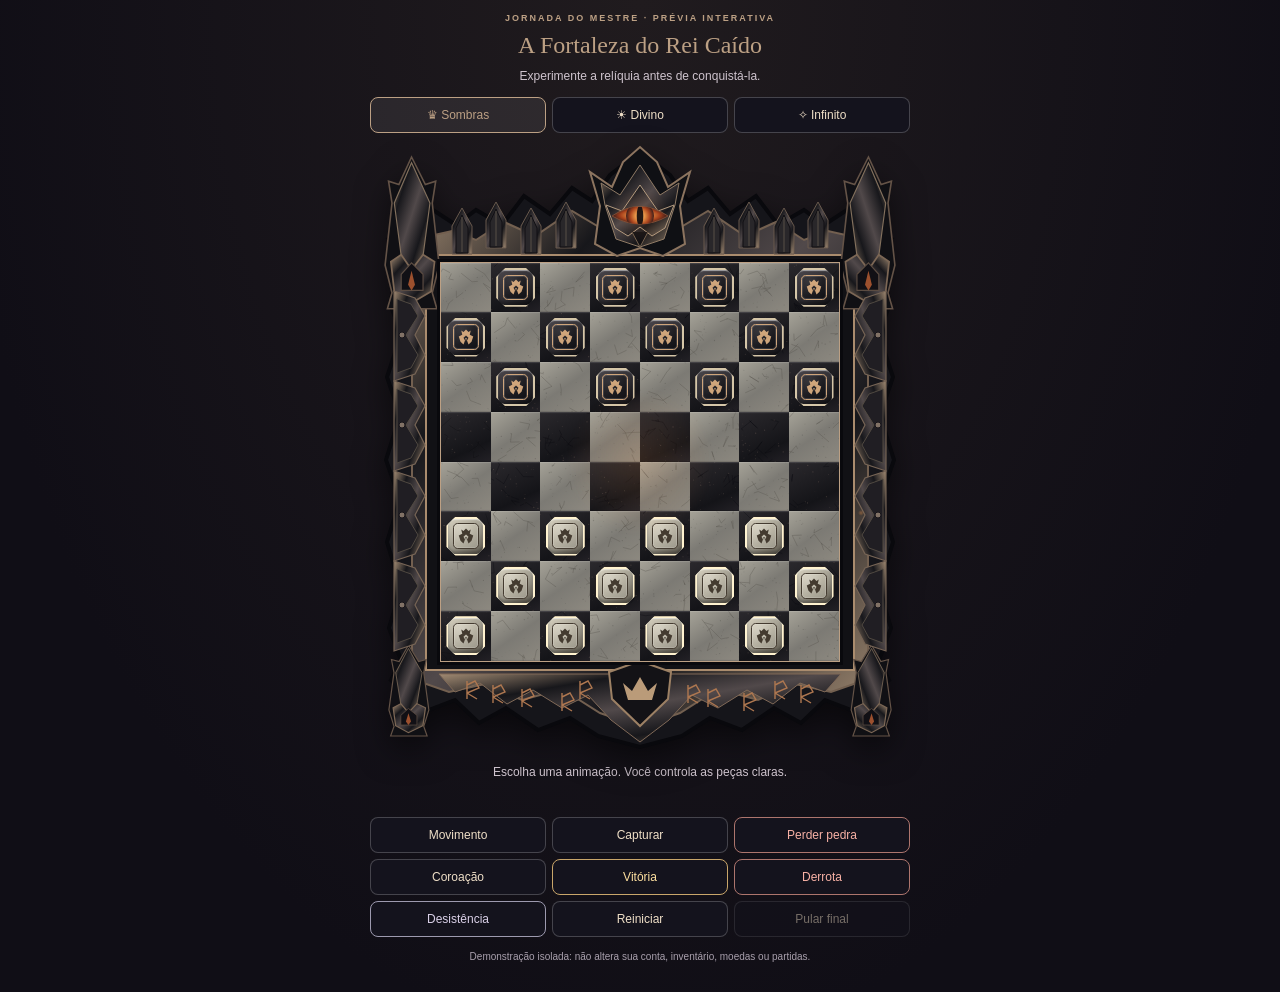
==== commit 7d927f48: "fix: pular final da prévia preservando o resultado e a identidade visual" ====
--- a/royal-demo.html
+++ b/royal-demo.html
@@ -2,4 +2,4 @@
 :root{--ink:#f3e4c9;--muted:#bcaa90;--gold:#d8ae70;--green:#9bc4a0;--panel:#2c2119;--line:#5c4632}*{box-sizing:border-box}body{margin:0;color:var(--ink);font-family:Georgia,'Times New Roman',serif;background:radial-gradient(ellipse at 45% 0,#56402d 0,#231a13 53%,#17110e 100%);min-height:100vh}button,input,select{font:inherit}button{cursor:pointer}button:disabled{cursor:not-allowed;opacity:.45}button:focus-visible,input:focus-visible,select:focus-visible{outline:3px solid #e7c287;outline-offset:3px}.shell{max-width:1150px;margin:auto;padding:26px 24px 36px}.top{display:flex;align-items:center;justify-content:space-between;margin-bottom:24px;gap:12px}.brand{display:flex;align-items:center;gap:14px}.emblem{width:50px;height:50px;border:1px solid #a77c49;border-radius:50%;display:grid;place-items:center;color:#e5b977;font-size:29px;background:#36271a;box-shadow:inset 0 0 0 4px #241a13}.eyebrow{font:700 10px/1.4 Arial,sans-serif;letter-spacing:3px;color:var(--gold);text-transform:uppercase}h1{margin:2px 0 0;font-size:33px;line-height:1.05;font-weight:normal}.topnote{color:var(--muted);font-size:13px;text-align:right}.layout{display:grid;grid-template-columns:minmax(0,1fr) 320px;gap:26px;align-items:start}.game{min-width:0}.players{display:flex;justify-content:space-between;gap:10px;margin-bottom:12px}.player{flex:1;display:flex;align-items:center;gap:10px;background:#2c2119;border:1px solid var(--line);border-radius:10px;padding:11px 12px;transition:.2s}.player.active{border-color:#d6a562;box-shadow:0 0 0 1px #d6a56255}.player .disc{width:30px;height:30px;flex:none}.player b{display:block;font-size:15px}.player small{font:11px Arial;color:var(--muted)}.player .count{margin-left:auto;font:700 22px Georgia;color:var(--gold)}.boardframe{padding:13px;background:repeating-linear-gradient(6deg,#56321b55 0 1px,transparent 1px 7px),linear-gradient(120deg,#b17a42,#68401e 28%,#9c6938 60%,#4f2a15);border:2px solid #c39862;border-radius:9px;box-shadow:0 18px 40px #0008,inset 0 0 0 5px #5c351e,inset 0 0 0 8px #b0804b;position:relative}.board{width:100%;aspect-ratio:1;display:grid;grid-template-columns:repeat(8,1fr);grid-template-rows:repeat(8,1fr);border:2px solid #3d2517;box-shadow:0 0 8px #25150e}.sq{min-width:0;min-height:0;border:0;position:relative;display:grid;place-items:center;padding:0;overflow:hidden;isolation:isolate;background:#d7b47e}.sq.light{background:repeating-linear-gradient(4deg,#93652a15 0 1px,transparent 1px 6px),linear-gradient(125deg,#e4c493,#c8a06b)}.sq.dark{background:repeating-linear-gradient(4deg,#210e0b25 0 1px,transparent 1px 5px),linear-gradient(125deg,#8e5735,#714225)}.sq.dark:hover{filter:brightness(1.1)}.sq.selected{box-shadow:inset 0 0 0 4px #f2c57c;background:#ac7941}.sq.last:before{content:'';position:absolute;inset:0;background:#f5dc8b30;pointer-events:none}.sq.target:after{content:'';width:25%;height:25%;border-radius:50%;background:#f5d58d;box-shadow:0 0 0 5px #f5d58d40;position:absolute;z-index:3}.sq.target:has(.piece):after{background:transparent;border:3px solid #f5d58d;width:82%;height:82%}.sq.captured .piece{opacity:.23;filter:grayscale(1)}.piece,.disc{border-radius:50%;position:relative;box-shadow:0 4px 5px #2110089c,inset 0 0 0 2px #ffffff25,inset 0 -4px 3px #0005;display:grid;place-items:center}.piece{width:78%;aspect-ratio:1;z-index:2;transition:transform .15s}.piece:before,.disc:before{content:'';position:absolute;inset:13%;border-radius:50%;border:1px solid #0005;box-shadow:0 0 0 2px #ffffff18,inset 0 0 0 3px #00000013}.piece.white,.disc.white{background:repeating-linear-gradient(7deg,#a5703c16 0 1px,transparent 1px 5px),radial-gradient(circle at 32% 22%,#fff0ce,#d9ab70 55%,#a9733c);border:1px solid #f4d5a1;color:#75441d}.piece.black,.disc.black{background:repeating-linear-gradient(7deg,#ffffff09 0 1px,transparent 1px 5px),radial-gradient(circle at 32% 22%,#8b5c3d,#4c2a1b 55%,#2b1711);border:1px solid #a67546;color:#f3ce89}.piece.king:after{content:'♛';font-size:clamp(18px,4.3vw,40px);position:relative;z-index:2;line-height:1;text-shadow:0 1px 1px #0004}.sq.selected .piece{transform:translateY(-2px)}.sq.playable .piece{outline:2px solid #a7dfab;outline-offset:2px;box-shadow:0 4px 5px #2110089c,0 0 12px #a7dfab60,inset 0 0 0 2px #ffffff25,inset 0 -4px 3px #0005}.sq.playable.selected .piece{outline-color:#f2c57c}.sq.playable:focus-visible{outline:3px solid #a7dfab;outline-offset:-3px}.turnlegend{display:flex;align-items:center;gap:7px;color:#a7dfab;font:11px Arial;margin-top:9px}.turnlegend:before{content:"";width:9px;height:9px;border:2px solid #a7dfab;border-radius:50%;flex:none}.sq .piece{pointer-events:none}.coords{font:10px Arial;color:#fff8;position:absolute;left:3px;top:3px;z-index:1;pointer-events:none}.under{display:flex;justify-content:space-between;align-items:center;margin-top:13px;color:var(--muted);font:12px Arial;gap:10px}.side{display:flex;flex-direction:column;gap:15px}.panel{background:linear-gradient(145deg,#38291f,#2b211a);border:1px solid var(--line);border-radius:12px;padding:19px;box-shadow:0 8px 20px #0002}.panel h2{font-weight:normal;font-size:22px;margin:5px 0 13px}.status{font-size:19px;line-height:1.3;margin:8px 0}.sub{font:12px/1.6 Arial,sans-serif;color:var(--muted);margin:6px 0}.modebar{display:grid;grid-template-columns:repeat(3,1fr);gap:5px;padding:4px;background:#21170f;border-radius:8px;margin:12px 0}.modebar button{border:0;background:transparent;color:var(--muted);padding:10px 4px;border-radius:6px;font:700 11px Arial}.modebar button.active{background:#785335;color:#fff0d1}.fields{display:grid;gap:11px}.field label{display:block;font:700 10px Arial;letter-spacing:1.4px;text-transform:uppercase;color:var(--muted);margin-bottom:7px}.choices{display:flex;gap:7px}.choices button{flex:1;padding:10px 5px;background:#251a13;border:1px solid var(--line);color:var(--ink);border-radius:7px;font:12px Arial}.choices button.active{border-color:var(--gold);background:#5b3d24;color:#ffe4b5}.primary,.secondary{border-radius:7px;padding:11px 12px;width:100%;font:700 12px Arial;letter-spacing:.3px;border:1px solid #b78b52;background:linear-gradient(#d9b67e,#b78646);color:#302015}.secondary{background:#2a1c13;color:#e8d1a9;border-color:#6e5035}.actions{display:flex;gap:8px;margin-top:12px}.inputrow{display:flex;gap:6px}.inputrow input{min-width:0;width:100%;background:#21170f;border:1px solid #785635;border-radius:6px;padding:11px;color:var(--ink);text-transform:uppercase;font:700 14px Arial;letter-spacing:2px}.inputrow button{width:auto;white-space:nowrap}.room{border:1px dashed #967344;padding:12px;border-radius:7px;margin-top:12px}.roomcode{font:700 22px Arial;letter-spacing:5px;color:#f1ca88;margin:5px 0}.notice{font:12px/1.5 Arial;color:#edc18c;margin-top:10px;min-height:18px}.history{max-height:160px;overflow:auto;margin-top:9px;font:12px/1.6 Arial;color:#d5bfa1}.history div{padding:6px 0;border-bottom:1px solid #4a3627;display:flex;justify-content:space-between}.rules{font:12px/1.65 Arial;color:var(--muted)}details summary{cursor:pointer;color:var(--gold);font-size:14px}footer{margin-top:25px;text-align:center;color:#8f7d67;font:11px Arial}.hidden{display:none!important}@media(max-width:850px){.layout{grid-template-columns:1fr;max-width:650px;margin:auto}.side{display:grid;grid-template-columns:1fr 1fr}.side .panel:first-child{grid-column:1/-1}.topnote{display:none}}@media(max-width:520px){.shell{padding:15px 10px 25px}.top{margin-bottom:16px}h1{font-size:27px}.side{display:flex}.boardframe{padding:9px}.players{gap:6px}.player{padding:8px 7px;gap:6px}.player b{font-size:13px}.player small{font-size:10px}.player .count{font-size:18px}.player .disc{width:25px;height:25px}.coords{font-size:8px}.layout{gap:16px}}
 .profile input{width:100%;padding:10px;background:#21170f;border:1px solid #785635;color:var(--ink);border-radius:6px}.rankrow{display:flex;justify-content:space-between;padding:9px 0;border-bottom:1px solid var(--line);font:13px Arial}.victory{position:fixed;inset:0;z-index:20;background:#180f09cf;display:grid;place-items:center;padding:20px}.victory>div{position:relative;text-align:center;background:linear-gradient(145deg,#664327,#2c2119);border:2px solid #d8ae70;border-radius:18px;padding:40px;max-width:450px;width:100%;box-shadow:0 0 70px #e7b86d55;animation:arrive .65s cubic-bezier(.2,1.5,.4,1)}.victory h2{font-size:34px;margin:12px 0}.victory .crown{font-size:70px;color:#f4c96d;animation:glow 1.5s infinite alternate}.spark{position:absolute;width:7px;height:11px;background:#e9bb65;top:0;animation:fall 2s ease-in infinite;pointer-events:none}@keyframes arrive{from{transform:scale(.65);opacity:0}to{transform:scale(1);opacity:1}}@keyframes glow{to{filter:drop-shadow(0 0 18px #ffda86);transform:translateY(-6px)}}@keyframes fall{to{transform:translateY(280px) rotate(260deg);opacity:0}}@media(prefers-reduced-motion:reduce){.victory>div,.victory .crown,.spark{animation:none}}.victory{background:radial-gradient(ellipse at 50% 20%,#422a1de8,#100c0aef 75%)}.victory>div{overflow:hidden;isolation:isolate;width:min(100%,470px);padding:30px 25px;animation:resultRise .55s cubic-bezier(.2,.85,.3,1.15);border-radius:18px}.victory .crown{display:grid;place-items:center;width:100px;height:100px;margin:0 auto 12px;border-radius:50%;font-size:57px;background:radial-gradient(circle at 30% 20%,#fff2c0,#dba952 65%,#87501e);color:#5d3512;box-shadow:0 0 38px #f7ca7466,inset 0 0 0 5px #fff4c044}.victory h2{overflow-wrap:anywhere}.victory #resultpoints{display:inline-block;border:1px solid currentColor;border-radius:20px;padding:7px 15px;margin:7px 0 19px;font:700 15px Arial}.victory #victorydetail{font:14px/1.6 Arial;color:#e6d7be;min-height:45px}.victory .spark{z-index:-1;opacity:0;left:var(--x);top:var(--y);animation:resultRain var(--dur) var(--delay) ease-in infinite;background:linear-gradient(#fff4ad,#e3a83a);width:8px;height:14px}.victory[data-result="defeat"]>div{border-color:#aa6c57;background:radial-gradient(circle at top,#4b2925,#241815 72%);box-shadow:0 0 48px #a0413638;animation:resultShake .5s ease-out}.victory[data-result="defeat"] .crown{background:radial-gradient(circle at 30% 25%,#b97f70,#70403b 70%,#38201e);color:#f6d1c6;box-shadow:0 0 25px #ad5a4340;animation:resultDim 1.5s ease-out both}.victory[data-result="defeat"] .spark{background:#aa5f46;width:4px;height:12px;border-radius:4px;animation:resultEmber var(--dur) var(--delay) ease-out infinite}.victory[data-result="defeat"] #resultpoints{color:#e5a397}.victory[data-result="resign"]>div{border-color:#a2b2b6;background:radial-gradient(circle at top,#455b60,#222a2a 72%);box-shadow:0 0 50px #9db4bd33;animation:resultLower .7s ease-out}.victory[data-result="resign"] .crown{background:radial-gradient(circle at 30% 25%,#e4eeee,#9daeb5 68%,#6a7d84);color:#33464c;box-shadow:0 0 22px #b4d4dc33;animation:resultLower 1s ease-out}.victory[data-result="resign"] .spark{background:#adbdc2;width:18px;height:3px;border-radius:5px;animation:resultDrift var(--dur) var(--delay) ease-in-out infinite}.victory[data-result="resign"] #resultpoints{color:#dce9ed}.victory[data-result="draw"]>div{border-color:#ac9874;background:radial-gradient(circle at top,#67563d,#28211a 75%);box-shadow:0 0 35px #bba17c33}.victory[data-result="draw"] .crown{background:radial-gradient(circle at 30% 25%,#e9d5b2,#a58b64 75%);color:#392a1e;animation:none}.victory[data-result="draw"] .spark{background:#d8c39d;width:6px;height:6px;border-radius:50%;animation:resultDrift var(--dur) var(--delay) ease-in-out infinite}.victory[data-result="victory"] #resultpoints,.victory[data-result="draw"] #resultpoints{color:#f5d58e}.victory #closevictory{position:relative;z-index:1}@keyframes resultRise{from{transform:translateY(25px) scale(.94);opacity:0}to{transform:translateY(0) scale(1);opacity:1}}@keyframes resultShake{0%{transform:translateX(-12px);opacity:.3}30%{transform:translateX(8px)}55%{transform:translateX(-5px)}100%{transform:translateX(0);opacity:1}}@keyframes resultLower{from{transform:translateY(-22px);opacity:.15}to{transform:translateY(0);opacity:1}}@keyframes resultDim{from{filter:brightness(1.6);transform:scale(1.1)}to{filter:brightness(.85);transform:scale(1)}}@keyframes resultRain{0%{transform:translateY(-40px) rotate(0);opacity:0}15%{opacity:.9}100%{transform:translateY(420px) rotate(300deg);opacity:0}}@keyframes resultEmber{0%{transform:translateY(45px);opacity:0}20%{opacity:.65}100%{transform:translateY(-120px);opacity:0}}@keyframes resultDrift{0%,100%{transform:translate(-14px,8px);opacity:.1}50%{transform:translate(19px,-20px);opacity:.65}}@media(prefers-reduced-motion:reduce){.victory>div,.victory .crown,.victory .spark{animation:none!important}.victory .spark{display:none}} .honor-preview{padding:12px;background:repeating-linear-gradient(8deg,#b07b4010 0 1px,transparent 1px 6px),linear-gradient(125deg,#69492e,#37251a 75%);border:2px solid #936b40;box-shadow:inset 0 0 0 4px #2d1d12,0 8px 20px #0005}.honor-plaque{display:flex;align-items:center;justify-content:space-between;text-align:center;gap:5px;padding:13px 6px;margin:0 0 13px;background:linear-gradient(170deg,#754a24,#3b2617);border:1px solid #b38a50;border-radius:8px;box-shadow:inset 0 0 0 3px #c2924b22,0 4px 6px #0004}.honor-plaque h2{font-size:22px;margin:4px 0 0;color:#ffe1a5}.honor-plaque>span{font-size:21px;color:#cf9f5a}.honor-plaque .eyebrow{font-size:8px;letter-spacing:1.6px}.honor-mine{font:12px/1.45 Arial;color:#e5c79b;padding:9px 10px;background:#2b1e15aa;border:1px solid #936d4655;border-radius:6px;margin:0 0 10px}.honor-list{display:grid;gap:7px}.honor-row{display:grid;grid-template-columns:40px minmax(0,1fr) auto;gap:8px;align-items:center;background:linear-gradient(110deg,#3b2b20,#2a2018);padding:7px;border:1px solid #957248;border-radius:8px;box-shadow:inset 0 1px #ffffff0c,0 3px 5px #1b100b55;min-width:0}.honor-row.rank-1{border-color:#e0b762;background:linear-gradient(110deg,#59401f,#332319)}.honor-row.rank-2{border-color:#b9b4a8}.honor-row.rank-3{border-color:#b9855f}.honor-row.mine{outline:2px solid #b0d4a0;outline-offset:1px;background:linear-gradient(100deg,#4b5333,#30271a)}.honor-place{width:35px;height:35px;display:grid;place-items:center;border:1px solid #a67e50;border-radius:50%;background:linear-gradient(#b38a51,#79542e);color:#2b1b0f;font:700 16px Georgia;box-shadow:inset 0 0 0 3px #ffffff16}.rank-1 .honor-place{background:linear-gradient(150deg,#ffefb6,#e3b64f 55%,#b58125);border-color:#fff1c0}.rank-2 .honor-place{background:linear-gradient(145deg,#f4f2e8,#b1b6b6 55%,#777c7c);border-color:#e4e7e2}.rank-3 .honor-place{background:linear-gradient(145deg,#e3b798,#bd8150 55%,#8f5233);border-color:#edbe98}.honor-player{min-width:0;text-align:center}.honor-player strong{display:block;font:700 14px Georgia;color:#fff0d7;overflow-wrap:anywhere}.honor-player small{display:block;font:10px Arial;color:#bca98c;margin-top:4px}.honor-you{color:#b7d9a3!important;font-size:9px!important;letter-spacing:1px}.honor-score{padding:7px 8px;border-radius:6px;background:linear-gradient(#24170e,#452b16);border:1px solid #98733e;color:#f4ca7c;font:700 13px Arial;text-align:center;white-space:nowrap}.honor-score small{font-size:9px;color:#ba9868;margin-left:3px}.honor-open{margin-top:12px;display:flex;align-items:center;justify-content:space-between}.honor-open span{font-size:20px;line-height:12px}.honor-empty{text-align:center;padding:20px 8px;color:#e4cda8;font:13px/1.5 Arial}.rank-overlay{position:fixed;inset:0;z-index:30;background:#120d09df;display:grid;place-items:center;padding:20px;backdrop-filter:blur(5px)}.rank-board{width:min(660px,100%);max-height:94vh;display:flex;flex-direction:column;position:relative;border:5px solid #4e301b;border-radius:13px;box-shadow:0 0 0 2px #b58c54,0 20px 70px #000b;overflow:hidden;background:repeating-linear-gradient(90deg,#6b431a16 0 1px,transparent 1px 9px),repeating-linear-gradient(90deg,transparent 0 83px,#5a391d22 84px 86px),linear-gradient(125deg,#be925b,#85592f);animation:resultRise .35s ease-out}.rank-header{position:relative;display:flex;align-items:center;justify-content:center;gap:22px;padding:18px 45px;text-align:center;border-bottom:3px solid #4d2c18;background:repeating-linear-gradient(5deg,#b4823918 0 1px,transparent 1px 5px),linear-gradient(150deg,#67401f,#382315);box-shadow:0 3px 8px #0005}.rank-header h2{font-size:clamp(24px,5vw,36px);margin:5px 0 0;color:#ffe3a5;font-weight:normal}.rank-rivet{height:20px;width:20px;border-radius:50%;background:radial-gradient(circle at 30% 25%,#c48c49,#704217);border:2px solid #392311;flex:none;box-shadow:0 1px 3px #0008}.rank-close{position:absolute;right:9px;top:9px;width:32px;height:32px;border-radius:50%;background:#49291c;border:1px solid #c08b55;color:#fff0d6;font:26px/1 Arial}.rank-body{padding:17px 20px;overflow:auto;min-height:0}.rank-personal{border:1px solid #dfb471;background:linear-gradient(110deg,#3e2b1b,#5d4325);border-radius:9px;padding:13px 16px;color:#f9e5bd;display:grid;gap:7px;box-shadow:0 3px 6px #0004;margin-bottom:14px}.rank-personal strong{font-size:20px;overflow-wrap:anywhere}.rank-personal>div{display:flex;justify-content:space-between;gap:8px;font:700 17px Arial;color:#f4cb80}.rank-columns{display:grid;grid-template-columns:70px 1fr 115px;text-align:center;gap:10px;color:#392412;font:700 10px Arial;text-transform:uppercase;letter-spacing:.7px;margin:6px 0 9px}.honor-list.full{max-height:45vh;overflow:auto;padding:3px;scrollbar-color:#6e4726 #b28a55}.full .honor-row{grid-template-columns:64px minmax(0,1fr) 115px;gap:10px;padding:9px 11px;border-width:2px}.full .honor-place{width:45px;height:45px;font-size:20px;margin:auto}.full .honor-player strong{font-size:17px}.full .honor-score{font-size:18px;padding:10px 8px}.rank-legend{font:700 11px/1.5 Arial;text-align:center;color:#382311;margin-top:13px}.rank-body #rankfullstorage{color:#382311;text-align:center}.rank-actions{display:flex;gap:10px;margin-top:12px}.rank-actions button{flex:1}.rank-board .honor-empty{background:#3c2b1f;color:#f5deb9;border-radius:8px}.honor-preview #rankstorage{font-size:10px;margin:8px 3px 0}.honor-row.mine .honor-score{border-color:#a7c28b;color:#ddedc9}@media(max-width:520px){.rank-overlay{padding:9px}.rank-body{padding:12px 9px}.rank-header{gap:8px;padding:15px 35px}.rank-rivet{width:13px;height:13px}.rank-columns{grid-template-columns:43px 1fr 86px;font-size:8px}.full .honor-row{grid-template-columns:41px minmax(0,1fr) 86px;gap:6px;padding:7px 5px}.full .honor-place{width:35px;height:35px;font-size:16px}.full .honor-player strong{font-size:14px}.full .honor-score{font-size:14px;padding:7px 4px}.rank-personal{padding:10px}.rank-personal>div{font-size:14px}.honor-list.full{max-height:43vh}}@media(prefers-reduced-motion:reduce){.rank-board{animation:none}}</style><link rel="stylesheet" href="/escola.css?v=58"><link rel="stylesheet" href="/reforja.css?v=57"><link rel="stylesheet" href="/reis.css?v=4"><style>
 html,body{margin:0;min-height:100%;color:#f4e7d2;font-family:Arial,sans-serif}body{padding:12px 10px 20px}.demo{max-width:540px;margin:auto;text-align:center}.demo h1{font:24px Georgia,serif;margin:7px 0;color:var(--royal-accent)}.demo p{font-size:12px;line-height:1.5;color:#cfc4ce;margin:8px 0}.demo .eyebrow{font-size:9px;color:var(--royal-accent);letter-spacing:2px}.demo-tabs,.demo-controls{display:grid;grid-template-columns:repeat(3,minmax(0,1fr));gap:6px;margin:12px 0}.demo button{font:12px Arial,sans-serif;border:1px solid #ffffff35;background:#14131d;color:#efdfc7;border-radius:8px;padding:10px 4px;min-width:0;cursor:pointer}.demo button[aria-pressed=true]{border-color:var(--royal-accent);color:var(--royal-accent);background:#ffffff13}.demo button:disabled{opacity:.45}.demo .boardframe{max-width:540px!important;width:100%!important;position:relative;isolation:isolate}.demo .sq{overflow:hidden;pointer-events:none}.demo .sq .piece{display:grid;position:relative;aspect-ratio:1}.demo .board{overflow:hidden}.demo .demo-flight{position:absolute;inset:0;z-index:5;pointer-events:none}.demo .demo-flight .piece{position:absolute;width:9.75%;transform:translate(-50%,-50%);transition:none;pointer-events:none}.demo .demo-result{position:absolute;z-index:20;left:17%;right:17%;top:29%;padding:22px 12px 16px;border:2px solid var(--royal-accent);background:linear-gradient(145deg,var(--royal-bg),#101019f5);border-radius:8px;box-shadow:0 0 0 4px #080811cc,0 12px 35px #000a;opacity:0;visibility:hidden;transform:translateY(8px) scale(.97);transition:opacity .3s,transform .3s}.demo .demo-result.shown{visibility:visible;opacity:1;transform:none}.demo .demo-result h2{font:27px Georgia;color:#fff0d5;margin:5px 0}.demo .demo-result .royal-quote{font:italic 14px/1.4 Georgia;color:var(--royal-accent)}.demo .demo-result #resulticon{height:64px;width:64px;margin:auto;color:var(--royal-accent)}.demo .demo-result #resulticon svg{width:100%;height:100%}.demo .demo-result[data-royal=divine]{border:4px double #ead69c;border-radius:40% 40% 12px 12px / 18% 18% 12px 12px}.demo .demo-result[data-royal=infinite]{border:3px double #c0baff;border-radius:24px}.demo .demo-result button{margin-top:8px;width:100%}.demo .demo-result .eyebrow{letter-spacing:1.4px}.demo-status{min-height:42px}.demo .demo-controls button[data-action=victory]{border-color:#c9a66a;color:#ffe1a0}.demo .demo-controls button[data-action=defeat],.demo .demo-controls button[data-action=loss]{border-color:#ad756d;color:#f8b1a5}.demo .demo-controls button[data-action=resign]{border-color:#9d9aaf;color:#dad0e8}.demo .demo-footer{font-size:10px;color:#a9a0ad}@media(max-width:400px){.demo h1{font-size:19px}.demo button{font-size:11px}.demo .demo-result{padding:12px 8px}.demo .demo-result h2{font-size:21px}.demo .demo-result #resulticon{width:42px;height:42px}.demo .demo-result .royal-quote{font-size:11px}}
-</style></head><body><main class="demo"><div class="eyebrow">Jornada do Mestre · Prévia interativa</div><h1 id="demotitle">A Fortaleza do Rei Caído</h1><p>Experimente a relíquia antes de conquistá-la.</p><nav class="demo-tabs" aria-label="Relíquia"><button data-king="shadow">♛ Sombras</button><button data-king="divine">☀ Divino</button><button data-king="infinite">✧ Infinito</button></nav><div class="boardframe"><div id="board" class="board" aria-label="Tabuleiro de demonstração"></div><section class="demo-result" id="victory" role="dialog" aria-labelledby="resulttitle" aria-hidden="true" inert><div id="resulticon"></div><div class="eyebrow">Destino da Coroa</div><h2 id="resulttitle"></h2><div id="resultpoints"></div><button id="dismiss">Ver tabuleiro</button><button id="replay">Repetir final</button></section></div><p id="demostatus" class="demo-status" aria-live="polite">Escolha uma animação. Você controla as peças claras.</p><div class="demo-controls"><button data-action="move">Movimento</button><button data-action="capture">Capturar</button><button data-action="loss">Perder pedra</button><button data-action="crown">Coroação</button><button data-action="victory">Vitória</button><button data-action="defeat">Derrota</button><button data-action="resign">Desistência</button><button data-action="reset">Reiniciar</button><button data-action="skip" disabled>Pular final</button></div><p class="demo-footer">Demonstração isolada: não altera sua conta, inventário, moedas ou partidas.</p></main><script>let mySide=1;</script><script src="/reis.js?v=6"></script><script src="/royal-demo.js?v=1"></script></body></html>+</style></head><body><main class="demo"><div class="eyebrow">Jornada do Mestre · Prévia interativa</div><h1 id="demotitle">A Fortaleza do Rei Caído</h1><p>Experimente a relíquia antes de conquistá-la.</p><nav class="demo-tabs" aria-label="Relíquia"><button data-king="shadow">♛ Sombras</button><button data-king="divine">☀ Divino</button><button data-king="infinite">✧ Infinito</button></nav><div class="boardframe"><div id="board" class="board" aria-label="Tabuleiro de demonstração"></div><section class="demo-result" id="victory" role="dialog" aria-labelledby="resulttitle" aria-hidden="true" inert><div id="resulticon"></div><div class="eyebrow">Destino da Coroa</div><h2 id="resulttitle"></h2><div id="resultpoints"></div><button id="dismiss">Ver tabuleiro</button><button id="replay">Repetir final</button></section></div><p id="demostatus" class="demo-status" aria-live="polite">Escolha uma animação. Você controla as peças claras.</p><div class="demo-controls"><button data-action="move">Movimento</button><button data-action="capture">Capturar</button><button data-action="loss">Perder pedra</button><button data-action="crown">Coroação</button><button data-action="victory">Vitória</button><button data-action="defeat">Derrota</button><button data-action="resign">Desistência</button><button data-action="reset">Reiniciar</button><button data-action="skip" disabled>Pular final</button></div><p class="demo-footer">Demonstração isolada: não altera sua conta, inventário, moedas ou partidas.</p></main><script>let mySide=1;</script><script src="/reis.js?v=7"></script><script src="/royal-demo.js?v=2"></script></body></html>
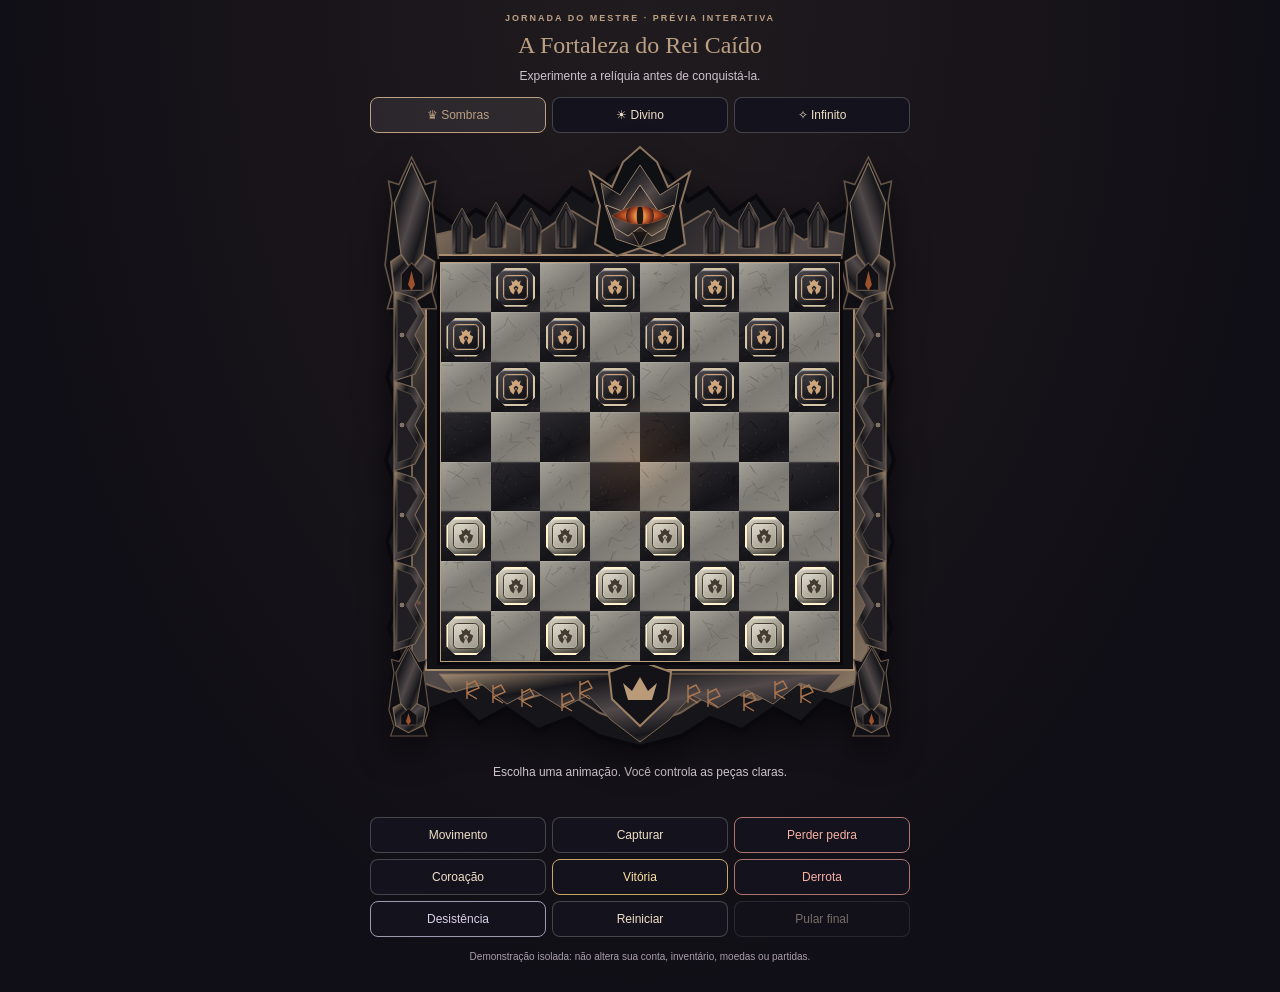
==== commit bf579380: "Optimize royal previews and unify visual motion across game and demo" ====
--- a/royal-demo.html
+++ b/royal-demo.html
@@ -1,5 +1,5 @@
 <!doctype html><html lang="pt-BR" data-theme="relic-shadow" data-skin="skin-relic-shadow"><head><meta charset="utf-8"><meta name="viewport" content="width=device-width,initial-scale=1"><title>Laboratório de Relíquias</title><style>
 :root{--ink:#f3e4c9;--muted:#bcaa90;--gold:#d8ae70;--green:#9bc4a0;--panel:#2c2119;--line:#5c4632}*{box-sizing:border-box}body{margin:0;color:var(--ink);font-family:Georgia,'Times New Roman',serif;background:radial-gradient(ellipse at 45% 0,#56402d 0,#231a13 53%,#17110e 100%);min-height:100vh}button,input,select{font:inherit}button{cursor:pointer}button:disabled{cursor:not-allowed;opacity:.45}button:focus-visible,input:focus-visible,select:focus-visible{outline:3px solid #e7c287;outline-offset:3px}.shell{max-width:1150px;margin:auto;padding:26px 24px 36px}.top{display:flex;align-items:center;justify-content:space-between;margin-bottom:24px;gap:12px}.brand{display:flex;align-items:center;gap:14px}.emblem{width:50px;height:50px;border:1px solid #a77c49;border-radius:50%;display:grid;place-items:center;color:#e5b977;font-size:29px;background:#36271a;box-shadow:inset 0 0 0 4px #241a13}.eyebrow{font:700 10px/1.4 Arial,sans-serif;letter-spacing:3px;color:var(--gold);text-transform:uppercase}h1{margin:2px 0 0;font-size:33px;line-height:1.05;font-weight:normal}.topnote{color:var(--muted);font-size:13px;text-align:right}.layout{display:grid;grid-template-columns:minmax(0,1fr) 320px;gap:26px;align-items:start}.game{min-width:0}.players{display:flex;justify-content:space-between;gap:10px;margin-bottom:12px}.player{flex:1;display:flex;align-items:center;gap:10px;background:#2c2119;border:1px solid var(--line);border-radius:10px;padding:11px 12px;transition:.2s}.player.active{border-color:#d6a562;box-shadow:0 0 0 1px #d6a56255}.player .disc{width:30px;height:30px;flex:none}.player b{display:block;font-size:15px}.player small{font:11px Arial;color:var(--muted)}.player .count{margin-left:auto;font:700 22px Georgia;color:var(--gold)}.boardframe{padding:13px;background:repeating-linear-gradient(6deg,#56321b55 0 1px,transparent 1px 7px),linear-gradient(120deg,#b17a42,#68401e 28%,#9c6938 60%,#4f2a15);border:2px solid #c39862;border-radius:9px;box-shadow:0 18px 40px #0008,inset 0 0 0 5px #5c351e,inset 0 0 0 8px #b0804b;position:relative}.board{width:100%;aspect-ratio:1;display:grid;grid-template-columns:repeat(8,1fr);grid-template-rows:repeat(8,1fr);border:2px solid #3d2517;box-shadow:0 0 8px #25150e}.sq{min-width:0;min-height:0;border:0;position:relative;display:grid;place-items:center;padding:0;overflow:hidden;isolation:isolate;background:#d7b47e}.sq.light{background:repeating-linear-gradient(4deg,#93652a15 0 1px,transparent 1px 6px),linear-gradient(125deg,#e4c493,#c8a06b)}.sq.dark{background:repeating-linear-gradient(4deg,#210e0b25 0 1px,transparent 1px 5px),linear-gradient(125deg,#8e5735,#714225)}.sq.dark:hover{filter:brightness(1.1)}.sq.selected{box-shadow:inset 0 0 0 4px #f2c57c;background:#ac7941}.sq.last:before{content:'';position:absolute;inset:0;background:#f5dc8b30;pointer-events:none}.sq.target:after{content:'';width:25%;height:25%;border-radius:50%;background:#f5d58d;box-shadow:0 0 0 5px #f5d58d40;position:absolute;z-index:3}.sq.target:has(.piece):after{background:transparent;border:3px solid #f5d58d;width:82%;height:82%}.sq.captured .piece{opacity:.23;filter:grayscale(1)}.piece,.disc{border-radius:50%;position:relative;box-shadow:0 4px 5px #2110089c,inset 0 0 0 2px #ffffff25,inset 0 -4px 3px #0005;display:grid;place-items:center}.piece{width:78%;aspect-ratio:1;z-index:2;transition:transform .15s}.piece:before,.disc:before{content:'';position:absolute;inset:13%;border-radius:50%;border:1px solid #0005;box-shadow:0 0 0 2px #ffffff18,inset 0 0 0 3px #00000013}.piece.white,.disc.white{background:repeating-linear-gradient(7deg,#a5703c16 0 1px,transparent 1px 5px),radial-gradient(circle at 32% 22%,#fff0ce,#d9ab70 55%,#a9733c);border:1px solid #f4d5a1;color:#75441d}.piece.black,.disc.black{background:repeating-linear-gradient(7deg,#ffffff09 0 1px,transparent 1px 5px),radial-gradient(circle at 32% 22%,#8b5c3d,#4c2a1b 55%,#2b1711);border:1px solid #a67546;color:#f3ce89}.piece.king:after{content:'♛';font-size:clamp(18px,4.3vw,40px);position:relative;z-index:2;line-height:1;text-shadow:0 1px 1px #0004}.sq.selected .piece{transform:translateY(-2px)}.sq.playable .piece{outline:2px solid #a7dfab;outline-offset:2px;box-shadow:0 4px 5px #2110089c,0 0 12px #a7dfab60,inset 0 0 0 2px #ffffff25,inset 0 -4px 3px #0005}.sq.playable.selected .piece{outline-color:#f2c57c}.sq.playable:focus-visible{outline:3px solid #a7dfab;outline-offset:-3px}.turnlegend{display:flex;align-items:center;gap:7px;color:#a7dfab;font:11px Arial;margin-top:9px}.turnlegend:before{content:"";width:9px;height:9px;border:2px solid #a7dfab;border-radius:50%;flex:none}.sq .piece{pointer-events:none}.coords{font:10px Arial;color:#fff8;position:absolute;left:3px;top:3px;z-index:1;pointer-events:none}.under{display:flex;justify-content:space-between;align-items:center;margin-top:13px;color:var(--muted);font:12px Arial;gap:10px}.side{display:flex;flex-direction:column;gap:15px}.panel{background:linear-gradient(145deg,#38291f,#2b211a);border:1px solid var(--line);border-radius:12px;padding:19px;box-shadow:0 8px 20px #0002}.panel h2{font-weight:normal;font-size:22px;margin:5px 0 13px}.status{font-size:19px;line-height:1.3;margin:8px 0}.sub{font:12px/1.6 Arial,sans-serif;color:var(--muted);margin:6px 0}.modebar{display:grid;grid-template-columns:repeat(3,1fr);gap:5px;padding:4px;background:#21170f;border-radius:8px;margin:12px 0}.modebar button{border:0;background:transparent;color:var(--muted);padding:10px 4px;border-radius:6px;font:700 11px Arial}.modebar button.active{background:#785335;color:#fff0d1}.fields{display:grid;gap:11px}.field label{display:block;font:700 10px Arial;letter-spacing:1.4px;text-transform:uppercase;color:var(--muted);margin-bottom:7px}.choices{display:flex;gap:7px}.choices button{flex:1;padding:10px 5px;background:#251a13;border:1px solid var(--line);color:var(--ink);border-radius:7px;font:12px Arial}.choices button.active{border-color:var(--gold);background:#5b3d24;color:#ffe4b5}.primary,.secondary{border-radius:7px;padding:11px 12px;width:100%;font:700 12px Arial;letter-spacing:.3px;border:1px solid #b78b52;background:linear-gradient(#d9b67e,#b78646);color:#302015}.secondary{background:#2a1c13;color:#e8d1a9;border-color:#6e5035}.actions{display:flex;gap:8px;margin-top:12px}.inputrow{display:flex;gap:6px}.inputrow input{min-width:0;width:100%;background:#21170f;border:1px solid #785635;border-radius:6px;padding:11px;color:var(--ink);text-transform:uppercase;font:700 14px Arial;letter-spacing:2px}.inputrow button{width:auto;white-space:nowrap}.room{border:1px dashed #967344;padding:12px;border-radius:7px;margin-top:12px}.roomcode{font:700 22px Arial;letter-spacing:5px;color:#f1ca88;margin:5px 0}.notice{font:12px/1.5 Arial;color:#edc18c;margin-top:10px;min-height:18px}.history{max-height:160px;overflow:auto;margin-top:9px;font:12px/1.6 Arial;color:#d5bfa1}.history div{padding:6px 0;border-bottom:1px solid #4a3627;display:flex;justify-content:space-between}.rules{font:12px/1.65 Arial;color:var(--muted)}details summary{cursor:pointer;color:var(--gold);font-size:14px}footer{margin-top:25px;text-align:center;color:#8f7d67;font:11px Arial}.hidden{display:none!important}@media(max-width:850px){.layout{grid-template-columns:1fr;max-width:650px;margin:auto}.side{display:grid;grid-template-columns:1fr 1fr}.side .panel:first-child{grid-column:1/-1}.topnote{display:none}}@media(max-width:520px){.shell{padding:15px 10px 25px}.top{margin-bottom:16px}h1{font-size:27px}.side{display:flex}.boardframe{padding:9px}.players{gap:6px}.player{padding:8px 7px;gap:6px}.player b{font-size:13px}.player small{font-size:10px}.player .count{font-size:18px}.player .disc{width:25px;height:25px}.coords{font-size:8px}.layout{gap:16px}}
-.profile input{width:100%;padding:10px;background:#21170f;border:1px solid #785635;color:var(--ink);border-radius:6px}.rankrow{display:flex;justify-content:space-between;padding:9px 0;border-bottom:1px solid var(--line);font:13px Arial}.victory{position:fixed;inset:0;z-index:20;background:#180f09cf;display:grid;place-items:center;padding:20px}.victory>div{position:relative;text-align:center;background:linear-gradient(145deg,#664327,#2c2119);border:2px solid #d8ae70;border-radius:18px;padding:40px;max-width:450px;width:100%;box-shadow:0 0 70px #e7b86d55;animation:arrive .65s cubic-bezier(.2,1.5,.4,1)}.victory h2{font-size:34px;margin:12px 0}.victory .crown{font-size:70px;color:#f4c96d;animation:glow 1.5s infinite alternate}.spark{position:absolute;width:7px;height:11px;background:#e9bb65;top:0;animation:fall 2s ease-in infinite;pointer-events:none}@keyframes arrive{from{transform:scale(.65);opacity:0}to{transform:scale(1);opacity:1}}@keyframes glow{to{filter:drop-shadow(0 0 18px #ffda86);transform:translateY(-6px)}}@keyframes fall{to{transform:translateY(280px) rotate(260deg);opacity:0}}@media(prefers-reduced-motion:reduce){.victory>div,.victory .crown,.spark{animation:none}}.victory{background:radial-gradient(ellipse at 50% 20%,#422a1de8,#100c0aef 75%)}.victory>div{overflow:hidden;isolation:isolate;width:min(100%,470px);padding:30px 25px;animation:resultRise .55s cubic-bezier(.2,.85,.3,1.15);border-radius:18px}.victory .crown{display:grid;place-items:center;width:100px;height:100px;margin:0 auto 12px;border-radius:50%;font-size:57px;background:radial-gradient(circle at 30% 20%,#fff2c0,#dba952 65%,#87501e);color:#5d3512;box-shadow:0 0 38px #f7ca7466,inset 0 0 0 5px #fff4c044}.victory h2{overflow-wrap:anywhere}.victory #resultpoints{display:inline-block;border:1px solid currentColor;border-radius:20px;padding:7px 15px;margin:7px 0 19px;font:700 15px Arial}.victory #victorydetail{font:14px/1.6 Arial;color:#e6d7be;min-height:45px}.victory .spark{z-index:-1;opacity:0;left:var(--x);top:var(--y);animation:resultRain var(--dur) var(--delay) ease-in infinite;background:linear-gradient(#fff4ad,#e3a83a);width:8px;height:14px}.victory[data-result="defeat"]>div{border-color:#aa6c57;background:radial-gradient(circle at top,#4b2925,#241815 72%);box-shadow:0 0 48px #a0413638;animation:resultShake .5s ease-out}.victory[data-result="defeat"] .crown{background:radial-gradient(circle at 30% 25%,#b97f70,#70403b 70%,#38201e);color:#f6d1c6;box-shadow:0 0 25px #ad5a4340;animation:resultDim 1.5s ease-out both}.victory[data-result="defeat"] .spark{background:#aa5f46;width:4px;height:12px;border-radius:4px;animation:resultEmber var(--dur) var(--delay) ease-out infinite}.victory[data-result="defeat"] #resultpoints{color:#e5a397}.victory[data-result="resign"]>div{border-color:#a2b2b6;background:radial-gradient(circle at top,#455b60,#222a2a 72%);box-shadow:0 0 50px #9db4bd33;animation:resultLower .7s ease-out}.victory[data-result="resign"] .crown{background:radial-gradient(circle at 30% 25%,#e4eeee,#9daeb5 68%,#6a7d84);color:#33464c;box-shadow:0 0 22px #b4d4dc33;animation:resultLower 1s ease-out}.victory[data-result="resign"] .spark{background:#adbdc2;width:18px;height:3px;border-radius:5px;animation:resultDrift var(--dur) var(--delay) ease-in-out infinite}.victory[data-result="resign"] #resultpoints{color:#dce9ed}.victory[data-result="draw"]>div{border-color:#ac9874;background:radial-gradient(circle at top,#67563d,#28211a 75%);box-shadow:0 0 35px #bba17c33}.victory[data-result="draw"] .crown{background:radial-gradient(circle at 30% 25%,#e9d5b2,#a58b64 75%);color:#392a1e;animation:none}.victory[data-result="draw"] .spark{background:#d8c39d;width:6px;height:6px;border-radius:50%;animation:resultDrift var(--dur) var(--delay) ease-in-out infinite}.victory[data-result="victory"] #resultpoints,.victory[data-result="draw"] #resultpoints{color:#f5d58e}.victory #closevictory{position:relative;z-index:1}@keyframes resultRise{from{transform:translateY(25px) scale(.94);opacity:0}to{transform:translateY(0) scale(1);opacity:1}}@keyframes resultShake{0%{transform:translateX(-12px);opacity:.3}30%{transform:translateX(8px)}55%{transform:translateX(-5px)}100%{transform:translateX(0);opacity:1}}@keyframes resultLower{from{transform:translateY(-22px);opacity:.15}to{transform:translateY(0);opacity:1}}@keyframes resultDim{from{filter:brightness(1.6);transform:scale(1.1)}to{filter:brightness(.85);transform:scale(1)}}@keyframes resultRain{0%{transform:translateY(-40px) rotate(0);opacity:0}15%{opacity:.9}100%{transform:translateY(420px) rotate(300deg);opacity:0}}@keyframes resultEmber{0%{transform:translateY(45px);opacity:0}20%{opacity:.65}100%{transform:translateY(-120px);opacity:0}}@keyframes resultDrift{0%,100%{transform:translate(-14px,8px);opacity:.1}50%{transform:translate(19px,-20px);opacity:.65}}@media(prefers-reduced-motion:reduce){.victory>div,.victory .crown,.victory .spark{animation:none!important}.victory .spark{display:none}} .honor-preview{padding:12px;background:repeating-linear-gradient(8deg,#b07b4010 0 1px,transparent 1px 6px),linear-gradient(125deg,#69492e,#37251a 75%);border:2px solid #936b40;box-shadow:inset 0 0 0 4px #2d1d12,0 8px 20px #0005}.honor-plaque{display:flex;align-items:center;justify-content:space-between;text-align:center;gap:5px;padding:13px 6px;margin:0 0 13px;background:linear-gradient(170deg,#754a24,#3b2617);border:1px solid #b38a50;border-radius:8px;box-shadow:inset 0 0 0 3px #c2924b22,0 4px 6px #0004}.honor-plaque h2{font-size:22px;margin:4px 0 0;color:#ffe1a5}.honor-plaque>span{font-size:21px;color:#cf9f5a}.honor-plaque .eyebrow{font-size:8px;letter-spacing:1.6px}.honor-mine{font:12px/1.45 Arial;color:#e5c79b;padding:9px 10px;background:#2b1e15aa;border:1px solid #936d4655;border-radius:6px;margin:0 0 10px}.honor-list{display:grid;gap:7px}.honor-row{display:grid;grid-template-columns:40px minmax(0,1fr) auto;gap:8px;align-items:center;background:linear-gradient(110deg,#3b2b20,#2a2018);padding:7px;border:1px solid #957248;border-radius:8px;box-shadow:inset 0 1px #ffffff0c,0 3px 5px #1b100b55;min-width:0}.honor-row.rank-1{border-color:#e0b762;background:linear-gradient(110deg,#59401f,#332319)}.honor-row.rank-2{border-color:#b9b4a8}.honor-row.rank-3{border-color:#b9855f}.honor-row.mine{outline:2px solid #b0d4a0;outline-offset:1px;background:linear-gradient(100deg,#4b5333,#30271a)}.honor-place{width:35px;height:35px;display:grid;place-items:center;border:1px solid #a67e50;border-radius:50%;background:linear-gradient(#b38a51,#79542e);color:#2b1b0f;font:700 16px Georgia;box-shadow:inset 0 0 0 3px #ffffff16}.rank-1 .honor-place{background:linear-gradient(150deg,#ffefb6,#e3b64f 55%,#b58125);border-color:#fff1c0}.rank-2 .honor-place{background:linear-gradient(145deg,#f4f2e8,#b1b6b6 55%,#777c7c);border-color:#e4e7e2}.rank-3 .honor-place{background:linear-gradient(145deg,#e3b798,#bd8150 55%,#8f5233);border-color:#edbe98}.honor-player{min-width:0;text-align:center}.honor-player strong{display:block;font:700 14px Georgia;color:#fff0d7;overflow-wrap:anywhere}.honor-player small{display:block;font:10px Arial;color:#bca98c;margin-top:4px}.honor-you{color:#b7d9a3!important;font-size:9px!important;letter-spacing:1px}.honor-score{padding:7px 8px;border-radius:6px;background:linear-gradient(#24170e,#452b16);border:1px solid #98733e;color:#f4ca7c;font:700 13px Arial;text-align:center;white-space:nowrap}.honor-score small{font-size:9px;color:#ba9868;margin-left:3px}.honor-open{margin-top:12px;display:flex;align-items:center;justify-content:space-between}.honor-open span{font-size:20px;line-height:12px}.honor-empty{text-align:center;padding:20px 8px;color:#e4cda8;font:13px/1.5 Arial}.rank-overlay{position:fixed;inset:0;z-index:30;background:#120d09df;display:grid;place-items:center;padding:20px;backdrop-filter:blur(5px)}.rank-board{width:min(660px,100%);max-height:94vh;display:flex;flex-direction:column;position:relative;border:5px solid #4e301b;border-radius:13px;box-shadow:0 0 0 2px #b58c54,0 20px 70px #000b;overflow:hidden;background:repeating-linear-gradient(90deg,#6b431a16 0 1px,transparent 1px 9px),repeating-linear-gradient(90deg,transparent 0 83px,#5a391d22 84px 86px),linear-gradient(125deg,#be925b,#85592f);animation:resultRise .35s ease-out}.rank-header{position:relative;display:flex;align-items:center;justify-content:center;gap:22px;padding:18px 45px;text-align:center;border-bottom:3px solid #4d2c18;background:repeating-linear-gradient(5deg,#b4823918 0 1px,transparent 1px 5px),linear-gradient(150deg,#67401f,#382315);box-shadow:0 3px 8px #0005}.rank-header h2{font-size:clamp(24px,5vw,36px);margin:5px 0 0;color:#ffe3a5;font-weight:normal}.rank-rivet{height:20px;width:20px;border-radius:50%;background:radial-gradient(circle at 30% 25%,#c48c49,#704217);border:2px solid #392311;flex:none;box-shadow:0 1px 3px #0008}.rank-close{position:absolute;right:9px;top:9px;width:32px;height:32px;border-radius:50%;background:#49291c;border:1px solid #c08b55;color:#fff0d6;font:26px/1 Arial}.rank-body{padding:17px 20px;overflow:auto;min-height:0}.rank-personal{border:1px solid #dfb471;background:linear-gradient(110deg,#3e2b1b,#5d4325);border-radius:9px;padding:13px 16px;color:#f9e5bd;display:grid;gap:7px;box-shadow:0 3px 6px #0004;margin-bottom:14px}.rank-personal strong{font-size:20px;overflow-wrap:anywhere}.rank-personal>div{display:flex;justify-content:space-between;gap:8px;font:700 17px Arial;color:#f4cb80}.rank-columns{display:grid;grid-template-columns:70px 1fr 115px;text-align:center;gap:10px;color:#392412;font:700 10px Arial;text-transform:uppercase;letter-spacing:.7px;margin:6px 0 9px}.honor-list.full{max-height:45vh;overflow:auto;padding:3px;scrollbar-color:#6e4726 #b28a55}.full .honor-row{grid-template-columns:64px minmax(0,1fr) 115px;gap:10px;padding:9px 11px;border-width:2px}.full .honor-place{width:45px;height:45px;font-size:20px;margin:auto}.full .honor-player strong{font-size:17px}.full .honor-score{font-size:18px;padding:10px 8px}.rank-legend{font:700 11px/1.5 Arial;text-align:center;color:#382311;margin-top:13px}.rank-body #rankfullstorage{color:#382311;text-align:center}.rank-actions{display:flex;gap:10px;margin-top:12px}.rank-actions button{flex:1}.rank-board .honor-empty{background:#3c2b1f;color:#f5deb9;border-radius:8px}.honor-preview #rankstorage{font-size:10px;margin:8px 3px 0}.honor-row.mine .honor-score{border-color:#a7c28b;color:#ddedc9}@media(max-width:520px){.rank-overlay{padding:9px}.rank-body{padding:12px 9px}.rank-header{gap:8px;padding:15px 35px}.rank-rivet{width:13px;height:13px}.rank-columns{grid-template-columns:43px 1fr 86px;font-size:8px}.full .honor-row{grid-template-columns:41px minmax(0,1fr) 86px;gap:6px;padding:7px 5px}.full .honor-place{width:35px;height:35px;font-size:16px}.full .honor-player strong{font-size:14px}.full .honor-score{font-size:14px;padding:7px 4px}.rank-personal{padding:10px}.rank-personal>div{font-size:14px}.honor-list.full{max-height:43vh}}@media(prefers-reduced-motion:reduce){.rank-board{animation:none}}</style><link rel="stylesheet" href="/escola.css?v=58"><link rel="stylesheet" href="/reforja.css?v=57"><link rel="stylesheet" href="/reis.css?v=4"><style>
-html,body{margin:0;min-height:100%;color:#f4e7d2;font-family:Arial,sans-serif}body{padding:12px 10px 20px}.demo{max-width:540px;margin:auto;text-align:center}.demo h1{font:24px Georgia,serif;margin:7px 0;color:var(--royal-accent)}.demo p{font-size:12px;line-height:1.5;color:#cfc4ce;margin:8px 0}.demo .eyebrow{font-size:9px;color:var(--royal-accent);letter-spacing:2px}.demo-tabs,.demo-controls{display:grid;grid-template-columns:repeat(3,minmax(0,1fr));gap:6px;margin:12px 0}.demo button{font:12px Arial,sans-serif;border:1px solid #ffffff35;background:#14131d;color:#efdfc7;border-radius:8px;padding:10px 4px;min-width:0;cursor:pointer}.demo button[aria-pressed=true]{border-color:var(--royal-accent);color:var(--royal-accent);background:#ffffff13}.demo button:disabled{opacity:.45}.demo .boardframe{max-width:540px!important;width:100%!important;position:relative;isolation:isolate}.demo .sq{overflow:hidden;pointer-events:none}.demo .sq .piece{display:grid;position:relative;aspect-ratio:1}.demo .board{overflow:hidden}.demo .demo-flight{position:absolute;inset:0;z-index:5;pointer-events:none}.demo .demo-flight .piece{position:absolute;width:9.75%;transform:translate(-50%,-50%);transition:none;pointer-events:none}.demo .demo-result{position:absolute;z-index:20;left:17%;right:17%;top:29%;padding:22px 12px 16px;border:2px solid var(--royal-accent);background:linear-gradient(145deg,var(--royal-bg),#101019f5);border-radius:8px;box-shadow:0 0 0 4px #080811cc,0 12px 35px #000a;opacity:0;visibility:hidden;transform:translateY(8px) scale(.97);transition:opacity .3s,transform .3s}.demo .demo-result.shown{visibility:visible;opacity:1;transform:none}.demo .demo-result h2{font:27px Georgia;color:#fff0d5;margin:5px 0}.demo .demo-result .royal-quote{font:italic 14px/1.4 Georgia;color:var(--royal-accent)}.demo .demo-result #resulticon{height:64px;width:64px;margin:auto;color:var(--royal-accent)}.demo .demo-result #resulticon svg{width:100%;height:100%}.demo .demo-result[data-royal=divine]{border:4px double #ead69c;border-radius:40% 40% 12px 12px / 18% 18% 12px 12px}.demo .demo-result[data-royal=infinite]{border:3px double #c0baff;border-radius:24px}.demo .demo-result button{margin-top:8px;width:100%}.demo .demo-result .eyebrow{letter-spacing:1.4px}.demo-status{min-height:42px}.demo .demo-controls button[data-action=victory]{border-color:#c9a66a;color:#ffe1a0}.demo .demo-controls button[data-action=defeat],.demo .demo-controls button[data-action=loss]{border-color:#ad756d;color:#f8b1a5}.demo .demo-controls button[data-action=resign]{border-color:#9d9aaf;color:#dad0e8}.demo .demo-footer{font-size:10px;color:#a9a0ad}@media(max-width:400px){.demo h1{font-size:19px}.demo button{font-size:11px}.demo .demo-result{padding:12px 8px}.demo .demo-result h2{font-size:21px}.demo .demo-result #resulticon{width:42px;height:42px}.demo .demo-result .royal-quote{font-size:11px}}
-</style></head><body><main class="demo"><div class="eyebrow">Jornada do Mestre · Prévia interativa</div><h1 id="demotitle">A Fortaleza do Rei Caído</h1><p>Experimente a relíquia antes de conquistá-la.</p><nav class="demo-tabs" aria-label="Relíquia"><button data-king="shadow">♛ Sombras</button><button data-king="divine">☀ Divino</button><button data-king="infinite">✧ Infinito</button></nav><div class="boardframe"><div id="board" class="board" aria-label="Tabuleiro de demonstração"></div><section class="demo-result" id="victory" role="dialog" aria-labelledby="resulttitle" aria-hidden="true" inert><div id="resulticon"></div><div class="eyebrow">Destino da Coroa</div><h2 id="resulttitle"></h2><div id="resultpoints"></div><button id="dismiss">Ver tabuleiro</button><button id="replay">Repetir final</button></section></div><p id="demostatus" class="demo-status" aria-live="polite">Escolha uma animação. Você controla as peças claras.</p><div class="demo-controls"><button data-action="move">Movimento</button><button data-action="capture">Capturar</button><button data-action="loss">Perder pedra</button><button data-action="crown">Coroação</button><button data-action="victory">Vitória</button><button data-action="defeat">Derrota</button><button data-action="resign">Desistência</button><button data-action="reset">Reiniciar</button><button data-action="skip" disabled>Pular final</button></div><p class="demo-footer">Demonstração isolada: não altera sua conta, inventário, moedas ou partidas.</p></main><script>let mySide=1;</script><script src="/reis.js?v=7"></script><script src="/royal-demo.js?v=2"></script></body></html>+.profile input{width:100%;padding:10px;background:#21170f;border:1px solid #785635;color:var(--ink);border-radius:6px}.rankrow{display:flex;justify-content:space-between;padding:9px 0;border-bottom:1px solid var(--line);font:13px Arial}.victory{position:fixed;inset:0;z-index:20;background:#180f09cf;display:grid;place-items:center;padding:20px}.victory>div{position:relative;text-align:center;background:linear-gradient(145deg,#664327,#2c2119);border:2px solid #d8ae70;border-radius:18px;padding:40px;max-width:450px;width:100%;box-shadow:0 0 70px #e7b86d55;animation:arrive .65s cubic-bezier(.2,1.5,.4,1)}.victory h2{font-size:34px;margin:12px 0}.victory .crown{font-size:70px;color:#f4c96d;animation:glow 1.5s infinite alternate}.spark{position:absolute;width:7px;height:11px;background:#e9bb65;top:0;animation:fall 2s ease-in infinite;pointer-events:none}@keyframes arrive{from{transform:scale(.65);opacity:0}to{transform:scale(1);opacity:1}}@keyframes glow{to{filter:drop-shadow(0 0 18px #ffda86);transform:translateY(-6px)}}@keyframes fall{to{transform:translateY(280px) rotate(260deg);opacity:0}}@media(prefers-reduced-motion:reduce){.victory>div,.victory .crown,.spark{animation:none}}.victory{background:radial-gradient(ellipse at 50% 20%,#422a1de8,#100c0aef 75%)}.victory>div{overflow:hidden;isolation:isolate;width:min(100%,470px);padding:30px 25px;animation:resultRise .55s cubic-bezier(.2,.85,.3,1.15);border-radius:18px}.victory .crown{display:grid;place-items:center;width:100px;height:100px;margin:0 auto 12px;border-radius:50%;font-size:57px;background:radial-gradient(circle at 30% 20%,#fff2c0,#dba952 65%,#87501e);color:#5d3512;box-shadow:0 0 38px #f7ca7466,inset 0 0 0 5px #fff4c044}.victory h2{overflow-wrap:anywhere}.victory #resultpoints{display:inline-block;border:1px solid currentColor;border-radius:20px;padding:7px 15px;margin:7px 0 19px;font:700 15px Arial}.victory #victorydetail{font:14px/1.6 Arial;color:#e6d7be;min-height:45px}.victory .spark{z-index:-1;opacity:0;left:var(--x);top:var(--y);animation:resultRain var(--dur) var(--delay) ease-in infinite;background:linear-gradient(#fff4ad,#e3a83a);width:8px;height:14px}.victory[data-result="defeat"]>div{border-color:#aa6c57;background:radial-gradient(circle at top,#4b2925,#241815 72%);box-shadow:0 0 48px #a0413638;animation:resultShake .5s ease-out}.victory[data-result="defeat"] .crown{background:radial-gradient(circle at 30% 25%,#b97f70,#70403b 70%,#38201e);color:#f6d1c6;box-shadow:0 0 25px #ad5a4340;animation:resultDim 1.5s ease-out both}.victory[data-result="defeat"] .spark{background:#aa5f46;width:4px;height:12px;border-radius:4px;animation:resultEmber var(--dur) var(--delay) ease-out infinite}.victory[data-result="defeat"] #resultpoints{color:#e5a397}.victory[data-result="resign"]>div{border-color:#a2b2b6;background:radial-gradient(circle at top,#455b60,#222a2a 72%);box-shadow:0 0 50px #9db4bd33;animation:resultLower .7s ease-out}.victory[data-result="resign"] .crown{background:radial-gradient(circle at 30% 25%,#e4eeee,#9daeb5 68%,#6a7d84);color:#33464c;box-shadow:0 0 22px #b4d4dc33;animation:resultLower 1s ease-out}.victory[data-result="resign"] .spark{background:#adbdc2;width:18px;height:3px;border-radius:5px;animation:resultDrift var(--dur) var(--delay) ease-in-out infinite}.victory[data-result="resign"] #resultpoints{color:#dce9ed}.victory[data-result="draw"]>div{border-color:#ac9874;background:radial-gradient(circle at top,#67563d,#28211a 75%);box-shadow:0 0 35px #bba17c33}.victory[data-result="draw"] .crown{background:radial-gradient(circle at 30% 25%,#e9d5b2,#a58b64 75%);color:#392a1e;animation:none}.victory[data-result="draw"] .spark{background:#d8c39d;width:6px;height:6px;border-radius:50%;animation:resultDrift var(--dur) var(--delay) ease-in-out infinite}.victory[data-result="victory"] #resultpoints,.victory[data-result="draw"] #resultpoints{color:#f5d58e}.victory #closevictory{position:relative;z-index:1}@keyframes resultRise{from{transform:translateY(25px) scale(.94);opacity:0}to{transform:translateY(0) scale(1);opacity:1}}@keyframes resultShake{0%{transform:translateX(-12px);opacity:.3}30%{transform:translateX(8px)}55%{transform:translateX(-5px)}100%{transform:translateX(0);opacity:1}}@keyframes resultLower{from{transform:translateY(-22px);opacity:.15}to{transform:translateY(0);opacity:1}}@keyframes resultDim{from{filter:brightness(1.6);transform:scale(1.1)}to{filter:brightness(.85);transform:scale(1)}}@keyframes resultRain{0%{transform:translateY(-40px) rotate(0);opacity:0}15%{opacity:.9}100%{transform:translateY(420px) rotate(300deg);opacity:0}}@keyframes resultEmber{0%{transform:translateY(45px);opacity:0}20%{opacity:.65}100%{transform:translateY(-120px);opacity:0}}@keyframes resultDrift{0%,100%{transform:translate(-14px,8px);opacity:.1}50%{transform:translate(19px,-20px);opacity:.65}}@media(prefers-reduced-motion:reduce){.victory>div,.victory .crown,.victory .spark{animation:none!important}.victory .spark{display:none}} .honor-preview{padding:12px;background:repeating-linear-gradient(8deg,#b07b4010 0 1px,transparent 1px 6px),linear-gradient(125deg,#69492e,#37251a 75%);border:2px solid #936b40;box-shadow:inset 0 0 0 4px #2d1d12,0 8px 20px #0005}.honor-plaque{display:flex;align-items:center;justify-content:space-between;text-align:center;gap:5px;padding:13px 6px;margin:0 0 13px;background:linear-gradient(170deg,#754a24,#3b2617);border:1px solid #b38a50;border-radius:8px;box-shadow:inset 0 0 0 3px #c2924b22,0 4px 6px #0004}.honor-plaque h2{font-size:22px;margin:4px 0 0;color:#ffe1a5}.honor-plaque>span{font-size:21px;color:#cf9f5a}.honor-plaque .eyebrow{font-size:8px;letter-spacing:1.6px}.honor-mine{font:12px/1.45 Arial;color:#e5c79b;padding:9px 10px;background:#2b1e15aa;border:1px solid #936d4655;border-radius:6px;margin:0 0 10px}.honor-list{display:grid;gap:7px}.honor-row{display:grid;grid-template-columns:40px minmax(0,1fr) auto;gap:8px;align-items:center;background:linear-gradient(110deg,#3b2b20,#2a2018);padding:7px;border:1px solid #957248;border-radius:8px;box-shadow:inset 0 1px #ffffff0c,0 3px 5px #1b100b55;min-width:0}.honor-row.rank-1{border-color:#e0b762;background:linear-gradient(110deg,#59401f,#332319)}.honor-row.rank-2{border-color:#b9b4a8}.honor-row.rank-3{border-color:#b9855f}.honor-row.mine{outline:2px solid #b0d4a0;outline-offset:1px;background:linear-gradient(100deg,#4b5333,#30271a)}.honor-place{width:35px;height:35px;display:grid;place-items:center;border:1px solid #a67e50;border-radius:50%;background:linear-gradient(#b38a51,#79542e);color:#2b1b0f;font:700 16px Georgia;box-shadow:inset 0 0 0 3px #ffffff16}.rank-1 .honor-place{background:linear-gradient(150deg,#ffefb6,#e3b64f 55%,#b58125);border-color:#fff1c0}.rank-2 .honor-place{background:linear-gradient(145deg,#f4f2e8,#b1b6b6 55%,#777c7c);border-color:#e4e7e2}.rank-3 .honor-place{background:linear-gradient(145deg,#e3b798,#bd8150 55%,#8f5233);border-color:#edbe98}.honor-player{min-width:0;text-align:center}.honor-player strong{display:block;font:700 14px Georgia;color:#fff0d7;overflow-wrap:anywhere}.honor-player small{display:block;font:10px Arial;color:#bca98c;margin-top:4px}.honor-you{color:#b7d9a3!important;font-size:9px!important;letter-spacing:1px}.honor-score{padding:7px 8px;border-radius:6px;background:linear-gradient(#24170e,#452b16);border:1px solid #98733e;color:#f4ca7c;font:700 13px Arial;text-align:center;white-space:nowrap}.honor-score small{font-size:9px;color:#ba9868;margin-left:3px}.honor-open{margin-top:12px;display:flex;align-items:center;justify-content:space-between}.honor-open span{font-size:20px;line-height:12px}.honor-empty{text-align:center;padding:20px 8px;color:#e4cda8;font:13px/1.5 Arial}.rank-overlay{position:fixed;inset:0;z-index:30;background:#120d09df;display:grid;place-items:center;padding:20px;backdrop-filter:blur(5px)}.rank-board{width:min(660px,100%);max-height:94vh;display:flex;flex-direction:column;position:relative;border:5px solid #4e301b;border-radius:13px;box-shadow:0 0 0 2px #b58c54,0 20px 70px #000b;overflow:hidden;background:repeating-linear-gradient(90deg,#6b431a16 0 1px,transparent 1px 9px),repeating-linear-gradient(90deg,transparent 0 83px,#5a391d22 84px 86px),linear-gradient(125deg,#be925b,#85592f);animation:resultRise .35s ease-out}.rank-header{position:relative;display:flex;align-items:center;justify-content:center;gap:22px;padding:18px 45px;text-align:center;border-bottom:3px solid #4d2c18;background:repeating-linear-gradient(5deg,#b4823918 0 1px,transparent 1px 5px),linear-gradient(150deg,#67401f,#382315);box-shadow:0 3px 8px #0005}.rank-header h2{font-size:clamp(24px,5vw,36px);margin:5px 0 0;color:#ffe3a5;font-weight:normal}.rank-rivet{height:20px;width:20px;border-radius:50%;background:radial-gradient(circle at 30% 25%,#c48c49,#704217);border:2px solid #392311;flex:none;box-shadow:0 1px 3px #0008}.rank-close{position:absolute;right:9px;top:9px;width:32px;height:32px;border-radius:50%;background:#49291c;border:1px solid #c08b55;color:#fff0d6;font:26px/1 Arial}.rank-body{padding:17px 20px;overflow:auto;min-height:0}.rank-personal{border:1px solid #dfb471;background:linear-gradient(110deg,#3e2b1b,#5d4325);border-radius:9px;padding:13px 16px;color:#f9e5bd;display:grid;gap:7px;box-shadow:0 3px 6px #0004;margin-bottom:14px}.rank-personal strong{font-size:20px;overflow-wrap:anywhere}.rank-personal>div{display:flex;justify-content:space-between;gap:8px;font:700 17px Arial;color:#f4cb80}.rank-columns{display:grid;grid-template-columns:70px 1fr 115px;text-align:center;gap:10px;color:#392412;font:700 10px Arial;text-transform:uppercase;letter-spacing:.7px;margin:6px 0 9px}.honor-list.full{max-height:45vh;overflow:auto;padding:3px;scrollbar-color:#6e4726 #b28a55}.full .honor-row{grid-template-columns:64px minmax(0,1fr) 115px;gap:10px;padding:9px 11px;border-width:2px}.full .honor-place{width:45px;height:45px;font-size:20px;margin:auto}.full .honor-player strong{font-size:17px}.full .honor-score{font-size:18px;padding:10px 8px}.rank-legend{font:700 11px/1.5 Arial;text-align:center;color:#382311;margin-top:13px}.rank-body #rankfullstorage{color:#382311;text-align:center}.rank-actions{display:flex;gap:10px;margin-top:12px}.rank-actions button{flex:1}.rank-board .honor-empty{background:#3c2b1f;color:#f5deb9;border-radius:8px}.honor-preview #rankstorage{font-size:10px;margin:8px 3px 0}.honor-row.mine .honor-score{border-color:#a7c28b;color:#ddedc9}@media(max-width:520px){.rank-overlay{padding:9px}.rank-body{padding:12px 9px}.rank-header{gap:8px;padding:15px 35px}.rank-rivet{width:13px;height:13px}.rank-columns{grid-template-columns:43px 1fr 86px;font-size:8px}.full .honor-row{grid-template-columns:41px minmax(0,1fr) 86px;gap:6px;padding:7px 5px}.full .honor-place{width:35px;height:35px;font-size:16px}.full .honor-player strong{font-size:14px}.full .honor-score{font-size:14px;padding:7px 4px}.rank-personal{padding:10px}.rank-personal>div{font-size:14px}.honor-list.full{max-height:43vh}}@media(prefers-reduced-motion:reduce){.rank-board{animation:none}}</style><link rel="stylesheet" href="/escola.css?v=60"><link rel="stylesheet" href="/reforja.css?v=57"><link rel="stylesheet" href="/reis.css?v=5"><style>
+html,body{margin:0;min-height:100%;color:#f4e7d2;font-family:Arial,sans-serif}body{padding:12px 10px 20px}.demo{max-width:540px;margin:auto;text-align:center}.demo h1{font:24px Georgia,serif;margin:7px 0;color:var(--royal-accent)}.demo p{font-size:12px;line-height:1.5;color:#cfc4ce;margin:8px 0}.demo .eyebrow{font-size:9px;color:var(--royal-accent);letter-spacing:2px}.demo-tabs,.demo-controls{display:grid;grid-template-columns:repeat(3,minmax(0,1fr));gap:6px;margin:12px 0}.demo button{font:12px Arial,sans-serif;border:1px solid #ffffff35;background:#14131d;color:#efdfc7;border-radius:8px;padding:10px 4px;min-width:0;cursor:pointer}.demo button[aria-pressed=true]{border-color:var(--royal-accent);color:var(--royal-accent);background:#ffffff13}.demo button:disabled{opacity:.45}.demo .boardframe{max-width:540px!important;width:100%!important;position:relative;isolation:isolate}.demo .sq{overflow:hidden;pointer-events:none}.demo .sq .piece{display:grid;position:relative;aspect-ratio:1}.demo .board{overflow:hidden}.demo .demo-flight{position:absolute;inset:0;z-index:5;pointer-events:none}.demo .demo-flight .piece{position:absolute;width:9.75%;transform:translate3d(-50%,-50%,0);transition:none;pointer-events:none;will-change:transform}.demo .demo-result{position:absolute;z-index:20;left:17%;right:17%;top:29%;padding:22px 12px 16px;border:2px solid var(--royal-accent);background:linear-gradient(145deg,var(--royal-bg),#101019f5);border-radius:8px;box-shadow:0 0 0 4px #080811cc,0 12px 35px #000a;opacity:0;visibility:hidden;transform:translateY(8px) scale(.97);transition:opacity .3s,transform .3s}.demo .demo-result.shown{visibility:visible;opacity:1;transform:none}.demo .demo-result h2{font:27px Georgia;color:#fff0d5;margin:5px 0}.demo .demo-result .royal-quote{font:italic 14px/1.4 Georgia;color:var(--royal-accent)}.demo .demo-result #resulticon{height:64px;width:64px;margin:auto;color:var(--royal-accent)}.demo .demo-result #resulticon svg{width:100%;height:100%}.demo .demo-result[data-royal=divine]{border:4px double #ead69c;border-radius:40% 40% 12px 12px / 18% 18% 12px 12px}.demo .demo-result[data-royal=infinite]{border:3px double #c0baff;border-radius:24px}.demo .demo-result button{margin-top:8px;width:100%}.demo .demo-result .eyebrow{letter-spacing:1.4px}.demo-status{min-height:42px}.demo .demo-controls button[data-action=victory]{border-color:#c9a66a;color:#ffe1a0}.demo .demo-controls button[data-action=defeat],.demo .demo-controls button[data-action=loss]{border-color:#ad756d;color:#f8b1a5}.demo .demo-controls button[data-action=resign]{border-color:#9d9aaf;color:#dad0e8}.demo .demo-footer{font-size:10px;color:#a9a0ad}@media(max-width:400px){.demo h1{font-size:19px}.demo button{font-size:11px}.demo .demo-result{padding:12px 8px}.demo .demo-result h2{font-size:21px}.demo .demo-result #resulticon{width:42px;height:42px}.demo .demo-result .royal-quote{font-size:11px}}
+</style></head><body><main class="demo"><div class="eyebrow">Jornada do Mestre · Prévia interativa</div><h1 id="demotitle">A Fortaleza do Rei Caído</h1><p>Experimente a relíquia antes de conquistá-la.</p><nav class="demo-tabs" aria-label="Relíquia"><button data-king="shadow">♛ Sombras</button><button data-king="divine">☀ Divino</button><button data-king="infinite">✧ Infinito</button></nav><div class="boardframe"><div id="board" class="board" aria-label="Tabuleiro de demonstração"></div><section class="demo-result" id="victory" role="dialog" aria-labelledby="resulttitle" aria-hidden="true" inert><div id="resulticon"></div><div class="eyebrow">Destino da Coroa</div><h2 id="resulttitle"></h2><div id="resultpoints"></div><button id="dismiss">Ver tabuleiro</button><button id="replay">Repetir final</button></section></div><p id="demostatus" class="demo-status" aria-live="polite">Escolha uma animação. Você controla as peças claras.</p><div class="demo-controls"><button data-action="move">Movimento</button><button data-action="capture">Capturar</button><button data-action="loss">Perder pedra</button><button data-action="crown">Coroação</button><button data-action="victory">Vitória</button><button data-action="defeat">Derrota</button><button data-action="resign">Desistência</button><button data-action="reset">Reiniciar</button><button data-action="skip" disabled>Pular final</button></div><p class="demo-footer">Demonstração isolada: não altera sua conta, inventário, moedas ou partidas.</p></main><script>let mySide=1;</script><script src="/reis.js?v=9"></script><script src="/royal-demo.js?v=3"></script></body></html>
--- a/escola.css
+++ b/escola.css
@@ -64,3 +64,9 @@
 
 /* Os três caminhos ficam em destaque na entrada da loja, mesmo bloqueados. */
 .royal-shop-feature{margin:12px 0 20px}.royal-shop-feature .champion-banner{margin-bottom:12px}.royal-shop-grid{grid-template-columns:repeat(3,minmax(0,1fr));align-items:stretch}.royal-shop-grid .shop-item{display:flex;flex-direction:column;align-items:center;justify-content:flex-start;gap:8px;text-align:center;min-width:0;border:1px solid #8d7965;background:linear-gradient(145deg,#343033,#19171c)}.royal-shop-grid .shop-item[data-king=divine]{border-color:#c5a66d;background:linear-gradient(145deg,#5d513b,#20314c)}.royal-shop-grid .shop-item[data-king=infinite]{border-color:#8d9bd5;background:linear-gradient(145deg,#3b305d,#142538)}.royal-shop-grid .shop-item>button{margin-top:auto;width:100%}.royal-shop-grid .royal-preview{max-width:235px}.royal-shop-grid .shop-item p{font-size:12px;line-height:1.4;margin:0}.royal-shop-grid .shop-item strong{font-size:14px;line-height:1.4}.royal-shop-grid .royal-reward-title{font-size:11px;line-height:1.4}@media(max-width:640px){.royal-shop-grid{grid-template-columns:1fr}.royal-shop-grid .shop-item{padding:15px}.royal-shop-grid .royal-preview{max-width:250px}}
+
+/* Royal banner is not a champion profile with an avatar-sized first column. */
+.royal-shop-feature .champion-banner{display:flex!important;flex-direction:column!important;align-items:flex-start!important;gap:8px!important;padding:16px;min-width:0}.royal-shop-feature .champion-banner>strong{display:block!important;position:static!important;width:auto!important;max-width:none!important;min-width:0;flex:none!important;line-height:1.15!important;font-size:22px;white-space:normal;word-break:normal;margin:0}.royal-shop-feature .champion-banner>p{display:block!important;position:static!important;width:100%!important;min-width:0;max-width:none!important;flex:none!important;margin:0;line-height:1.5;overflow-wrap:break-word}
+
+/* Live spectator: independent square geometry and pieces, stable DOM. */
+.live-top{display:grid;gap:6px;margin:8px 0 14px}.live-top>strong{font:700 23px Georgia;color:#f6deb2}.live-state{font:700 11px Arial;letter-spacing:.08em;color:#cbe3aa}.live-state[data-state=waiting]{color:#f2c078}.live-state[data-state=ended]{color:#c4b8a8}.live-arena{display:grid;grid-template-columns:minmax(0,1fr);gap:14px}.live-board{position:relative;display:grid;width:100%;max-width:480px;aspect-ratio:1;box-sizing:border-box;border:6px solid #a07545;border-radius:7px;overflow:hidden;box-shadow:0 8px 24px #0006;margin:auto}.live-square{position:relative;display:grid;place-items:center;min-width:0;min-height:0}.live-square.light{background:#d7b483}.live-square.dark{background:#67442e}.live-square.last{box-shadow:inset 0 0 0 3px #ffe4a5;background:#967344}.live-coord{position:absolute;top:2px;left:3px;font:9px Arial;color:#392417;opacity:.8}.live-square.dark .live-coord{color:#ffe0aa}.live-piece{width:75%;height:75%;border-radius:50%;box-sizing:border-box;display:grid;place-items:center;font:clamp(9px,2.6vw,24px) Georgia;box-shadow:0 2px 4px #0007;z-index:1}.live-piece.white,.live-player-icon.white{background:radial-gradient(circle at 34% 25%,#fff6db,#d8bb81 65%,#9f7544);color:#6c4626;border:2px solid #f5db9b}.live-piece.black,.live-player-icon.black{background:radial-gradient(circle at 34% 25%,#615957,#211c1a 70%,#0d0b0a);color:#eac885;border:2px solid #8f775c}.live-piece.king{box-shadow:0 0 0 2px #eac17c,0 2px 5px #0008}.live-piece.empty{visibility:hidden}.live-ghost{position:absolute;z-index:5;pointer-events:none;will-change:transform}.live-side{display:grid;gap:8px;min-width:0}.live-player{display:flex;align-items:center;gap:10px;border:1px solid #805e40;padding:10px;border-radius:8px;background:#302219}.live-player.active{border-color:#c6b56c;background:#493b25}.live-player-icon{width:30px;height:30px;border-radius:50%;flex:none}.live-player-copy{display:grid;gap:4px;min-width:0}.live-player-copy strong{overflow-wrap:anywhere}.live-player-copy small,.live-history-row{font:12px Arial;color:#dfc6a4}.live-turn{font:700 15px Arial;color:#f8dba5;padding:9px;border-radius:8px;background:#513b25}.live-last,.live-result{font:13px/1.4 Arial;color:#ead2ad;margin:0}.live-history{display:grid;gap:4px;max-height:132px;overflow:auto}.live-history-row{display:flex;justify-content:space-between;gap:8px;padding:5px 0;border-bottom:1px solid #9a75433d}.live-history-row b{text-align:right;color:#f4dcae}.live-result:empty{display:none}@media(min-width:640px){.live-arena{grid-template-columns:minmax(0,1.45fr) minmax(0,1fr);align-items:start}}@media(prefers-reduced-motion:reduce){.live-ghost{animation:none!important}}
--- a/reis.css
+++ b/reis.css
@@ -69,3 +69,23 @@
 .royal-demo-dialog>header button{width:auto;flex:none;font:12px Arial,sans-serif;padding:9px 12px}
 .royal-demo-dialog iframe{border:0;width:100%;flex:1;min-height:0;background:#101018}
 @media(max-width:520px){.royal-demo-dialog{width:98vw;max-width:98vw;height:96dvh;max-height:96dvh}.royal-demo-dialog>header strong{font-size:15px}}
+
+/* Static previews keep their full silhouettes without animating behind menus. */
+.royal-preview{contain:layout paint;overflow:hidden;min-height:0}
+.royal-preview:not([data-ready="1"]){background:linear-gradient(145deg,var(--royal-bg,#24212b),#131016);border:1px solid #ae91665c;border-radius:8px}
+.royal-preview :is(.piece,.shop-square,svg,svg *){animation:none!important;transition:none!important}
+.royal-preview .royal-preview-grid{background:none}
+.royal-preview .shop-square .piece{filter:none;box-shadow:0 1px 2px #0006}
+#schooloverlay:not(.hidden),#journeyoverlay:not(.hidden){backdrop-filter:none;background:#130e0bef}
+.relic-ceremony::backdrop,.royal-demo-dialog::backdrop{backdrop-filter:none}
+@media(max-width:650px),(pointer:coarse){
+ #schooloverlay,#journeyoverlay{padding:8px;align-items:center}
+ #schooloverlay .club-card,#journeyoverlay .club-card{width:100%;max-width:100%;max-height:calc(100dvh - 16px);padding:12px;min-width:0;overflow-x:hidden}
+ .royal-shop-grid{grid-template-columns:repeat(2,minmax(0,1fr))}
+ .royal-shop-grid .shop-item{min-width:0;padding:8px}
+ .royal-shop-grid .shop-item>button{font-size:12px;padding:8px 5px}
+ .royal-path-card .royal-preview{max-width:190px}
+ .royal-preview .shop-square .piece::before{box-shadow:none}
+ .royal-architecture{filter:none}
+}
+@media(max-width:370px){.royal-shop-grid{grid-template-columns:minmax(0,1fr)}}
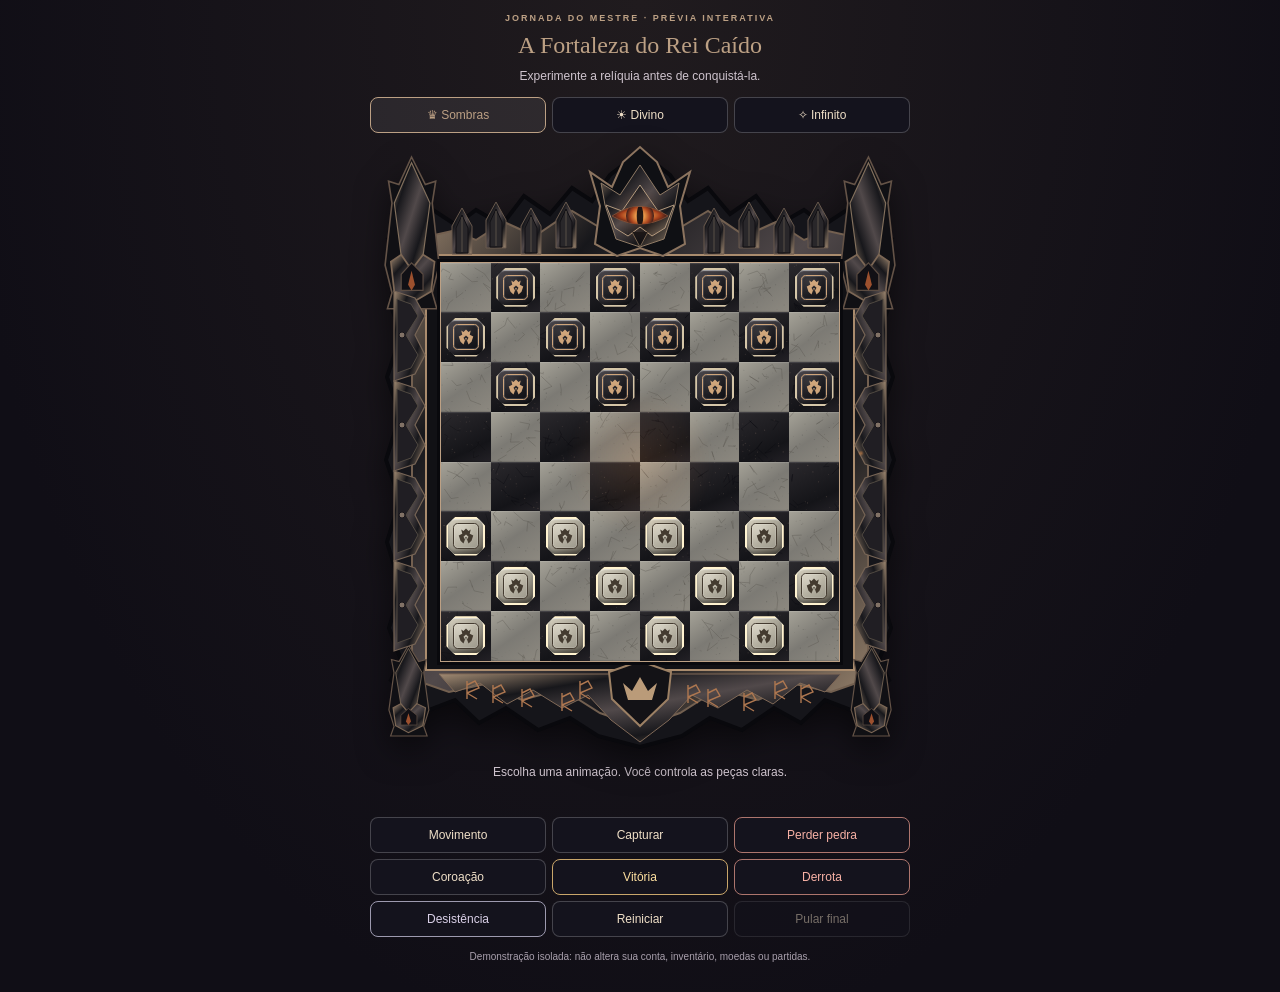
==== commit 48c7da97: "Fix preview lifecycle and match capture and promotion animation" ====
--- a/royal-demo.html
+++ b/royal-demo.html
@@ -1,5 +1,5 @@
 <!doctype html><html lang="pt-BR" data-theme="relic-shadow" data-skin="skin-relic-shadow"><head><meta charset="utf-8"><meta name="viewport" content="width=device-width,initial-scale=1"><title>Laboratório de Relíquias</title><style>
 :root{--ink:#f3e4c9;--muted:#bcaa90;--gold:#d8ae70;--green:#9bc4a0;--panel:#2c2119;--line:#5c4632}*{box-sizing:border-box}body{margin:0;color:var(--ink);font-family:Georgia,'Times New Roman',serif;background:radial-gradient(ellipse at 45% 0,#56402d 0,#231a13 53%,#17110e 100%);min-height:100vh}button,input,select{font:inherit}button{cursor:pointer}button:disabled{cursor:not-allowed;opacity:.45}button:focus-visible,input:focus-visible,select:focus-visible{outline:3px solid #e7c287;outline-offset:3px}.shell{max-width:1150px;margin:auto;padding:26px 24px 36px}.top{display:flex;align-items:center;justify-content:space-between;margin-bottom:24px;gap:12px}.brand{display:flex;align-items:center;gap:14px}.emblem{width:50px;height:50px;border:1px solid #a77c49;border-radius:50%;display:grid;place-items:center;color:#e5b977;font-size:29px;background:#36271a;box-shadow:inset 0 0 0 4px #241a13}.eyebrow{font:700 10px/1.4 Arial,sans-serif;letter-spacing:3px;color:var(--gold);text-transform:uppercase}h1{margin:2px 0 0;font-size:33px;line-height:1.05;font-weight:normal}.topnote{color:var(--muted);font-size:13px;text-align:right}.layout{display:grid;grid-template-columns:minmax(0,1fr) 320px;gap:26px;align-items:start}.game{min-width:0}.players{display:flex;justify-content:space-between;gap:10px;margin-bottom:12px}.player{flex:1;display:flex;align-items:center;gap:10px;background:#2c2119;border:1px solid var(--line);border-radius:10px;padding:11px 12px;transition:.2s}.player.active{border-color:#d6a562;box-shadow:0 0 0 1px #d6a56255}.player .disc{width:30px;height:30px;flex:none}.player b{display:block;font-size:15px}.player small{font:11px Arial;color:var(--muted)}.player .count{margin-left:auto;font:700 22px Georgia;color:var(--gold)}.boardframe{padding:13px;background:repeating-linear-gradient(6deg,#56321b55 0 1px,transparent 1px 7px),linear-gradient(120deg,#b17a42,#68401e 28%,#9c6938 60%,#4f2a15);border:2px solid #c39862;border-radius:9px;box-shadow:0 18px 40px #0008,inset 0 0 0 5px #5c351e,inset 0 0 0 8px #b0804b;position:relative}.board{width:100%;aspect-ratio:1;display:grid;grid-template-columns:repeat(8,1fr);grid-template-rows:repeat(8,1fr);border:2px solid #3d2517;box-shadow:0 0 8px #25150e}.sq{min-width:0;min-height:0;border:0;position:relative;display:grid;place-items:center;padding:0;overflow:hidden;isolation:isolate;background:#d7b47e}.sq.light{background:repeating-linear-gradient(4deg,#93652a15 0 1px,transparent 1px 6px),linear-gradient(125deg,#e4c493,#c8a06b)}.sq.dark{background:repeating-linear-gradient(4deg,#210e0b25 0 1px,transparent 1px 5px),linear-gradient(125deg,#8e5735,#714225)}.sq.dark:hover{filter:brightness(1.1)}.sq.selected{box-shadow:inset 0 0 0 4px #f2c57c;background:#ac7941}.sq.last:before{content:'';position:absolute;inset:0;background:#f5dc8b30;pointer-events:none}.sq.target:after{content:'';width:25%;height:25%;border-radius:50%;background:#f5d58d;box-shadow:0 0 0 5px #f5d58d40;position:absolute;z-index:3}.sq.target:has(.piece):after{background:transparent;border:3px solid #f5d58d;width:82%;height:82%}.sq.captured .piece{opacity:.23;filter:grayscale(1)}.piece,.disc{border-radius:50%;position:relative;box-shadow:0 4px 5px #2110089c,inset 0 0 0 2px #ffffff25,inset 0 -4px 3px #0005;display:grid;place-items:center}.piece{width:78%;aspect-ratio:1;z-index:2;transition:transform .15s}.piece:before,.disc:before{content:'';position:absolute;inset:13%;border-radius:50%;border:1px solid #0005;box-shadow:0 0 0 2px #ffffff18,inset 0 0 0 3px #00000013}.piece.white,.disc.white{background:repeating-linear-gradient(7deg,#a5703c16 0 1px,transparent 1px 5px),radial-gradient(circle at 32% 22%,#fff0ce,#d9ab70 55%,#a9733c);border:1px solid #f4d5a1;color:#75441d}.piece.black,.disc.black{background:repeating-linear-gradient(7deg,#ffffff09 0 1px,transparent 1px 5px),radial-gradient(circle at 32% 22%,#8b5c3d,#4c2a1b 55%,#2b1711);border:1px solid #a67546;color:#f3ce89}.piece.king:after{content:'♛';font-size:clamp(18px,4.3vw,40px);position:relative;z-index:2;line-height:1;text-shadow:0 1px 1px #0004}.sq.selected .piece{transform:translateY(-2px)}.sq.playable .piece{outline:2px solid #a7dfab;outline-offset:2px;box-shadow:0 4px 5px #2110089c,0 0 12px #a7dfab60,inset 0 0 0 2px #ffffff25,inset 0 -4px 3px #0005}.sq.playable.selected .piece{outline-color:#f2c57c}.sq.playable:focus-visible{outline:3px solid #a7dfab;outline-offset:-3px}.turnlegend{display:flex;align-items:center;gap:7px;color:#a7dfab;font:11px Arial;margin-top:9px}.turnlegend:before{content:"";width:9px;height:9px;border:2px solid #a7dfab;border-radius:50%;flex:none}.sq .piece{pointer-events:none}.coords{font:10px Arial;color:#fff8;position:absolute;left:3px;top:3px;z-index:1;pointer-events:none}.under{display:flex;justify-content:space-between;align-items:center;margin-top:13px;color:var(--muted);font:12px Arial;gap:10px}.side{display:flex;flex-direction:column;gap:15px}.panel{background:linear-gradient(145deg,#38291f,#2b211a);border:1px solid var(--line);border-radius:12px;padding:19px;box-shadow:0 8px 20px #0002}.panel h2{font-weight:normal;font-size:22px;margin:5px 0 13px}.status{font-size:19px;line-height:1.3;margin:8px 0}.sub{font:12px/1.6 Arial,sans-serif;color:var(--muted);margin:6px 0}.modebar{display:grid;grid-template-columns:repeat(3,1fr);gap:5px;padding:4px;background:#21170f;border-radius:8px;margin:12px 0}.modebar button{border:0;background:transparent;color:var(--muted);padding:10px 4px;border-radius:6px;font:700 11px Arial}.modebar button.active{background:#785335;color:#fff0d1}.fields{display:grid;gap:11px}.field label{display:block;font:700 10px Arial;letter-spacing:1.4px;text-transform:uppercase;color:var(--muted);margin-bottom:7px}.choices{display:flex;gap:7px}.choices button{flex:1;padding:10px 5px;background:#251a13;border:1px solid var(--line);color:var(--ink);border-radius:7px;font:12px Arial}.choices button.active{border-color:var(--gold);background:#5b3d24;color:#ffe4b5}.primary,.secondary{border-radius:7px;padding:11px 12px;width:100%;font:700 12px Arial;letter-spacing:.3px;border:1px solid #b78b52;background:linear-gradient(#d9b67e,#b78646);color:#302015}.secondary{background:#2a1c13;color:#e8d1a9;border-color:#6e5035}.actions{display:flex;gap:8px;margin-top:12px}.inputrow{display:flex;gap:6px}.inputrow input{min-width:0;width:100%;background:#21170f;border:1px solid #785635;border-radius:6px;padding:11px;color:var(--ink);text-transform:uppercase;font:700 14px Arial;letter-spacing:2px}.inputrow button{width:auto;white-space:nowrap}.room{border:1px dashed #967344;padding:12px;border-radius:7px;margin-top:12px}.roomcode{font:700 22px Arial;letter-spacing:5px;color:#f1ca88;margin:5px 0}.notice{font:12px/1.5 Arial;color:#edc18c;margin-top:10px;min-height:18px}.history{max-height:160px;overflow:auto;margin-top:9px;font:12px/1.6 Arial;color:#d5bfa1}.history div{padding:6px 0;border-bottom:1px solid #4a3627;display:flex;justify-content:space-between}.rules{font:12px/1.65 Arial;color:var(--muted)}details summary{cursor:pointer;color:var(--gold);font-size:14px}footer{margin-top:25px;text-align:center;color:#8f7d67;font:11px Arial}.hidden{display:none!important}@media(max-width:850px){.layout{grid-template-columns:1fr;max-width:650px;margin:auto}.side{display:grid;grid-template-columns:1fr 1fr}.side .panel:first-child{grid-column:1/-1}.topnote{display:none}}@media(max-width:520px){.shell{padding:15px 10px 25px}.top{margin-bottom:16px}h1{font-size:27px}.side{display:flex}.boardframe{padding:9px}.players{gap:6px}.player{padding:8px 7px;gap:6px}.player b{font-size:13px}.player small{font-size:10px}.player .count{font-size:18px}.player .disc{width:25px;height:25px}.coords{font-size:8px}.layout{gap:16px}}
-.profile input{width:100%;padding:10px;background:#21170f;border:1px solid #785635;color:var(--ink);border-radius:6px}.rankrow{display:flex;justify-content:space-between;padding:9px 0;border-bottom:1px solid var(--line);font:13px Arial}.victory{position:fixed;inset:0;z-index:20;background:#180f09cf;display:grid;place-items:center;padding:20px}.victory>div{position:relative;text-align:center;background:linear-gradient(145deg,#664327,#2c2119);border:2px solid #d8ae70;border-radius:18px;padding:40px;max-width:450px;width:100%;box-shadow:0 0 70px #e7b86d55;animation:arrive .65s cubic-bezier(.2,1.5,.4,1)}.victory h2{font-size:34px;margin:12px 0}.victory .crown{font-size:70px;color:#f4c96d;animation:glow 1.5s infinite alternate}.spark{position:absolute;width:7px;height:11px;background:#e9bb65;top:0;animation:fall 2s ease-in infinite;pointer-events:none}@keyframes arrive{from{transform:scale(.65);opacity:0}to{transform:scale(1);opacity:1}}@keyframes glow{to{filter:drop-shadow(0 0 18px #ffda86);transform:translateY(-6px)}}@keyframes fall{to{transform:translateY(280px) rotate(260deg);opacity:0}}@media(prefers-reduced-motion:reduce){.victory>div,.victory .crown,.spark{animation:none}}.victory{background:radial-gradient(ellipse at 50% 20%,#422a1de8,#100c0aef 75%)}.victory>div{overflow:hidden;isolation:isolate;width:min(100%,470px);padding:30px 25px;animation:resultRise .55s cubic-bezier(.2,.85,.3,1.15);border-radius:18px}.victory .crown{display:grid;place-items:center;width:100px;height:100px;margin:0 auto 12px;border-radius:50%;font-size:57px;background:radial-gradient(circle at 30% 20%,#fff2c0,#dba952 65%,#87501e);color:#5d3512;box-shadow:0 0 38px #f7ca7466,inset 0 0 0 5px #fff4c044}.victory h2{overflow-wrap:anywhere}.victory #resultpoints{display:inline-block;border:1px solid currentColor;border-radius:20px;padding:7px 15px;margin:7px 0 19px;font:700 15px Arial}.victory #victorydetail{font:14px/1.6 Arial;color:#e6d7be;min-height:45px}.victory .spark{z-index:-1;opacity:0;left:var(--x);top:var(--y);animation:resultRain var(--dur) var(--delay) ease-in infinite;background:linear-gradient(#fff4ad,#e3a83a);width:8px;height:14px}.victory[data-result="defeat"]>div{border-color:#aa6c57;background:radial-gradient(circle at top,#4b2925,#241815 72%);box-shadow:0 0 48px #a0413638;animation:resultShake .5s ease-out}.victory[data-result="defeat"] .crown{background:radial-gradient(circle at 30% 25%,#b97f70,#70403b 70%,#38201e);color:#f6d1c6;box-shadow:0 0 25px #ad5a4340;animation:resultDim 1.5s ease-out both}.victory[data-result="defeat"] .spark{background:#aa5f46;width:4px;height:12px;border-radius:4px;animation:resultEmber var(--dur) var(--delay) ease-out infinite}.victory[data-result="defeat"] #resultpoints{color:#e5a397}.victory[data-result="resign"]>div{border-color:#a2b2b6;background:radial-gradient(circle at top,#455b60,#222a2a 72%);box-shadow:0 0 50px #9db4bd33;animation:resultLower .7s ease-out}.victory[data-result="resign"] .crown{background:radial-gradient(circle at 30% 25%,#e4eeee,#9daeb5 68%,#6a7d84);color:#33464c;box-shadow:0 0 22px #b4d4dc33;animation:resultLower 1s ease-out}.victory[data-result="resign"] .spark{background:#adbdc2;width:18px;height:3px;border-radius:5px;animation:resultDrift var(--dur) var(--delay) ease-in-out infinite}.victory[data-result="resign"] #resultpoints{color:#dce9ed}.victory[data-result="draw"]>div{border-color:#ac9874;background:radial-gradient(circle at top,#67563d,#28211a 75%);box-shadow:0 0 35px #bba17c33}.victory[data-result="draw"] .crown{background:radial-gradient(circle at 30% 25%,#e9d5b2,#a58b64 75%);color:#392a1e;animation:none}.victory[data-result="draw"] .spark{background:#d8c39d;width:6px;height:6px;border-radius:50%;animation:resultDrift var(--dur) var(--delay) ease-in-out infinite}.victory[data-result="victory"] #resultpoints,.victory[data-result="draw"] #resultpoints{color:#f5d58e}.victory #closevictory{position:relative;z-index:1}@keyframes resultRise{from{transform:translateY(25px) scale(.94);opacity:0}to{transform:translateY(0) scale(1);opacity:1}}@keyframes resultShake{0%{transform:translateX(-12px);opacity:.3}30%{transform:translateX(8px)}55%{transform:translateX(-5px)}100%{transform:translateX(0);opacity:1}}@keyframes resultLower{from{transform:translateY(-22px);opacity:.15}to{transform:translateY(0);opacity:1}}@keyframes resultDim{from{filter:brightness(1.6);transform:scale(1.1)}to{filter:brightness(.85);transform:scale(1)}}@keyframes resultRain{0%{transform:translateY(-40px) rotate(0);opacity:0}15%{opacity:.9}100%{transform:translateY(420px) rotate(300deg);opacity:0}}@keyframes resultEmber{0%{transform:translateY(45px);opacity:0}20%{opacity:.65}100%{transform:translateY(-120px);opacity:0}}@keyframes resultDrift{0%,100%{transform:translate(-14px,8px);opacity:.1}50%{transform:translate(19px,-20px);opacity:.65}}@media(prefers-reduced-motion:reduce){.victory>div,.victory .crown,.victory .spark{animation:none!important}.victory .spark{display:none}} .honor-preview{padding:12px;background:repeating-linear-gradient(8deg,#b07b4010 0 1px,transparent 1px 6px),linear-gradient(125deg,#69492e,#37251a 75%);border:2px solid #936b40;box-shadow:inset 0 0 0 4px #2d1d12,0 8px 20px #0005}.honor-plaque{display:flex;align-items:center;justify-content:space-between;text-align:center;gap:5px;padding:13px 6px;margin:0 0 13px;background:linear-gradient(170deg,#754a24,#3b2617);border:1px solid #b38a50;border-radius:8px;box-shadow:inset 0 0 0 3px #c2924b22,0 4px 6px #0004}.honor-plaque h2{font-size:22px;margin:4px 0 0;color:#ffe1a5}.honor-plaque>span{font-size:21px;color:#cf9f5a}.honor-plaque .eyebrow{font-size:8px;letter-spacing:1.6px}.honor-mine{font:12px/1.45 Arial;color:#e5c79b;padding:9px 10px;background:#2b1e15aa;border:1px solid #936d4655;border-radius:6px;margin:0 0 10px}.honor-list{display:grid;gap:7px}.honor-row{display:grid;grid-template-columns:40px minmax(0,1fr) auto;gap:8px;align-items:center;background:linear-gradient(110deg,#3b2b20,#2a2018);padding:7px;border:1px solid #957248;border-radius:8px;box-shadow:inset 0 1px #ffffff0c,0 3px 5px #1b100b55;min-width:0}.honor-row.rank-1{border-color:#e0b762;background:linear-gradient(110deg,#59401f,#332319)}.honor-row.rank-2{border-color:#b9b4a8}.honor-row.rank-3{border-color:#b9855f}.honor-row.mine{outline:2px solid #b0d4a0;outline-offset:1px;background:linear-gradient(100deg,#4b5333,#30271a)}.honor-place{width:35px;height:35px;display:grid;place-items:center;border:1px solid #a67e50;border-radius:50%;background:linear-gradient(#b38a51,#79542e);color:#2b1b0f;font:700 16px Georgia;box-shadow:inset 0 0 0 3px #ffffff16}.rank-1 .honor-place{background:linear-gradient(150deg,#ffefb6,#e3b64f 55%,#b58125);border-color:#fff1c0}.rank-2 .honor-place{background:linear-gradient(145deg,#f4f2e8,#b1b6b6 55%,#777c7c);border-color:#e4e7e2}.rank-3 .honor-place{background:linear-gradient(145deg,#e3b798,#bd8150 55%,#8f5233);border-color:#edbe98}.honor-player{min-width:0;text-align:center}.honor-player strong{display:block;font:700 14px Georgia;color:#fff0d7;overflow-wrap:anywhere}.honor-player small{display:block;font:10px Arial;color:#bca98c;margin-top:4px}.honor-you{color:#b7d9a3!important;font-size:9px!important;letter-spacing:1px}.honor-score{padding:7px 8px;border-radius:6px;background:linear-gradient(#24170e,#452b16);border:1px solid #98733e;color:#f4ca7c;font:700 13px Arial;text-align:center;white-space:nowrap}.honor-score small{font-size:9px;color:#ba9868;margin-left:3px}.honor-open{margin-top:12px;display:flex;align-items:center;justify-content:space-between}.honor-open span{font-size:20px;line-height:12px}.honor-empty{text-align:center;padding:20px 8px;color:#e4cda8;font:13px/1.5 Arial}.rank-overlay{position:fixed;inset:0;z-index:30;background:#120d09df;display:grid;place-items:center;padding:20px;backdrop-filter:blur(5px)}.rank-board{width:min(660px,100%);max-height:94vh;display:flex;flex-direction:column;position:relative;border:5px solid #4e301b;border-radius:13px;box-shadow:0 0 0 2px #b58c54,0 20px 70px #000b;overflow:hidden;background:repeating-linear-gradient(90deg,#6b431a16 0 1px,transparent 1px 9px),repeating-linear-gradient(90deg,transparent 0 83px,#5a391d22 84px 86px),linear-gradient(125deg,#be925b,#85592f);animation:resultRise .35s ease-out}.rank-header{position:relative;display:flex;align-items:center;justify-content:center;gap:22px;padding:18px 45px;text-align:center;border-bottom:3px solid #4d2c18;background:repeating-linear-gradient(5deg,#b4823918 0 1px,transparent 1px 5px),linear-gradient(150deg,#67401f,#382315);box-shadow:0 3px 8px #0005}.rank-header h2{font-size:clamp(24px,5vw,36px);margin:5px 0 0;color:#ffe3a5;font-weight:normal}.rank-rivet{height:20px;width:20px;border-radius:50%;background:radial-gradient(circle at 30% 25%,#c48c49,#704217);border:2px solid #392311;flex:none;box-shadow:0 1px 3px #0008}.rank-close{position:absolute;right:9px;top:9px;width:32px;height:32px;border-radius:50%;background:#49291c;border:1px solid #c08b55;color:#fff0d6;font:26px/1 Arial}.rank-body{padding:17px 20px;overflow:auto;min-height:0}.rank-personal{border:1px solid #dfb471;background:linear-gradient(110deg,#3e2b1b,#5d4325);border-radius:9px;padding:13px 16px;color:#f9e5bd;display:grid;gap:7px;box-shadow:0 3px 6px #0004;margin-bottom:14px}.rank-personal strong{font-size:20px;overflow-wrap:anywhere}.rank-personal>div{display:flex;justify-content:space-between;gap:8px;font:700 17px Arial;color:#f4cb80}.rank-columns{display:grid;grid-template-columns:70px 1fr 115px;text-align:center;gap:10px;color:#392412;font:700 10px Arial;text-transform:uppercase;letter-spacing:.7px;margin:6px 0 9px}.honor-list.full{max-height:45vh;overflow:auto;padding:3px;scrollbar-color:#6e4726 #b28a55}.full .honor-row{grid-template-columns:64px minmax(0,1fr) 115px;gap:10px;padding:9px 11px;border-width:2px}.full .honor-place{width:45px;height:45px;font-size:20px;margin:auto}.full .honor-player strong{font-size:17px}.full .honor-score{font-size:18px;padding:10px 8px}.rank-legend{font:700 11px/1.5 Arial;text-align:center;color:#382311;margin-top:13px}.rank-body #rankfullstorage{color:#382311;text-align:center}.rank-actions{display:flex;gap:10px;margin-top:12px}.rank-actions button{flex:1}.rank-board .honor-empty{background:#3c2b1f;color:#f5deb9;border-radius:8px}.honor-preview #rankstorage{font-size:10px;margin:8px 3px 0}.honor-row.mine .honor-score{border-color:#a7c28b;color:#ddedc9}@media(max-width:520px){.rank-overlay{padding:9px}.rank-body{padding:12px 9px}.rank-header{gap:8px;padding:15px 35px}.rank-rivet{width:13px;height:13px}.rank-columns{grid-template-columns:43px 1fr 86px;font-size:8px}.full .honor-row{grid-template-columns:41px minmax(0,1fr) 86px;gap:6px;padding:7px 5px}.full .honor-place{width:35px;height:35px;font-size:16px}.full .honor-player strong{font-size:14px}.full .honor-score{font-size:14px;padding:7px 4px}.rank-personal{padding:10px}.rank-personal>div{font-size:14px}.honor-list.full{max-height:43vh}}@media(prefers-reduced-motion:reduce){.rank-board{animation:none}}</style><link rel="stylesheet" href="/escola.css?v=60"><link rel="stylesheet" href="/reforja.css?v=57"><link rel="stylesheet" href="/reis.css?v=5"><style>
+.profile input{width:100%;padding:10px;background:#21170f;border:1px solid #785635;color:var(--ink);border-radius:6px}.rankrow{display:flex;justify-content:space-between;padding:9px 0;border-bottom:1px solid var(--line);font:13px Arial}.victory{position:fixed;inset:0;z-index:20;background:#180f09cf;display:grid;place-items:center;padding:20px}.victory>div{position:relative;text-align:center;background:linear-gradient(145deg,#664327,#2c2119);border:2px solid #d8ae70;border-radius:18px;padding:40px;max-width:450px;width:100%;box-shadow:0 0 70px #e7b86d55;animation:arrive .65s cubic-bezier(.2,1.5,.4,1)}.victory h2{font-size:34px;margin:12px 0}.victory .crown{font-size:70px;color:#f4c96d;animation:glow 1.5s infinite alternate}.spark{position:absolute;width:7px;height:11px;background:#e9bb65;top:0;animation:fall 2s ease-in infinite;pointer-events:none}@keyframes arrive{from{transform:scale(.65);opacity:0}to{transform:scale(1);opacity:1}}@keyframes glow{to{filter:drop-shadow(0 0 18px #ffda86);transform:translateY(-6px)}}@keyframes fall{to{transform:translateY(280px) rotate(260deg);opacity:0}}@media(prefers-reduced-motion:reduce){.victory>div,.victory .crown,.spark{animation:none}}.victory{background:radial-gradient(ellipse at 50% 20%,#422a1de8,#100c0aef 75%)}.victory>div{overflow:hidden;isolation:isolate;width:min(100%,470px);padding:30px 25px;animation:resultRise .55s cubic-bezier(.2,.85,.3,1.15);border-radius:18px}.victory .crown{display:grid;place-items:center;width:100px;height:100px;margin:0 auto 12px;border-radius:50%;font-size:57px;background:radial-gradient(circle at 30% 20%,#fff2c0,#dba952 65%,#87501e);color:#5d3512;box-shadow:0 0 38px #f7ca7466,inset 0 0 0 5px #fff4c044}.victory h2{overflow-wrap:anywhere}.victory #resultpoints{display:inline-block;border:1px solid currentColor;border-radius:20px;padding:7px 15px;margin:7px 0 19px;font:700 15px Arial}.victory #victorydetail{font:14px/1.6 Arial;color:#e6d7be;min-height:45px}.victory .spark{z-index:-1;opacity:0;left:var(--x);top:var(--y);animation:resultRain var(--dur) var(--delay) ease-in infinite;background:linear-gradient(#fff4ad,#e3a83a);width:8px;height:14px}.victory[data-result="defeat"]>div{border-color:#aa6c57;background:radial-gradient(circle at top,#4b2925,#241815 72%);box-shadow:0 0 48px #a0413638;animation:resultShake .5s ease-out}.victory[data-result="defeat"] .crown{background:radial-gradient(circle at 30% 25%,#b97f70,#70403b 70%,#38201e);color:#f6d1c6;box-shadow:0 0 25px #ad5a4340;animation:resultDim 1.5s ease-out both}.victory[data-result="defeat"] .spark{background:#aa5f46;width:4px;height:12px;border-radius:4px;animation:resultEmber var(--dur) var(--delay) ease-out infinite}.victory[data-result="defeat"] #resultpoints{color:#e5a397}.victory[data-result="resign"]>div{border-color:#a2b2b6;background:radial-gradient(circle at top,#455b60,#222a2a 72%);box-shadow:0 0 50px #9db4bd33;animation:resultLower .7s ease-out}.victory[data-result="resign"] .crown{background:radial-gradient(circle at 30% 25%,#e4eeee,#9daeb5 68%,#6a7d84);color:#33464c;box-shadow:0 0 22px #b4d4dc33;animation:resultLower 1s ease-out}.victory[data-result="resign"] .spark{background:#adbdc2;width:18px;height:3px;border-radius:5px;animation:resultDrift var(--dur) var(--delay) ease-in-out infinite}.victory[data-result="resign"] #resultpoints{color:#dce9ed}.victory[data-result="draw"]>div{border-color:#ac9874;background:radial-gradient(circle at top,#67563d,#28211a 75%);box-shadow:0 0 35px #bba17c33}.victory[data-result="draw"] .crown{background:radial-gradient(circle at 30% 25%,#e9d5b2,#a58b64 75%);color:#392a1e;animation:none}.victory[data-result="draw"] .spark{background:#d8c39d;width:6px;height:6px;border-radius:50%;animation:resultDrift var(--dur) var(--delay) ease-in-out infinite}.victory[data-result="victory"] #resultpoints,.victory[data-result="draw"] #resultpoints{color:#f5d58e}.victory #closevictory{position:relative;z-index:1}@keyframes resultRise{from{transform:translateY(25px) scale(.94);opacity:0}to{transform:translateY(0) scale(1);opacity:1}}@keyframes resultShake{0%{transform:translateX(-12px);opacity:.3}30%{transform:translateX(8px)}55%{transform:translateX(-5px)}100%{transform:translateX(0);opacity:1}}@keyframes resultLower{from{transform:translateY(-22px);opacity:.15}to{transform:translateY(0);opacity:1}}@keyframes resultDim{from{filter:brightness(1.6);transform:scale(1.1)}to{filter:brightness(.85);transform:scale(1)}}@keyframes resultRain{0%{transform:translateY(-40px) rotate(0);opacity:0}15%{opacity:.9}100%{transform:translateY(420px) rotate(300deg);opacity:0}}@keyframes resultEmber{0%{transform:translateY(45px);opacity:0}20%{opacity:.65}100%{transform:translateY(-120px);opacity:0}}@keyframes resultDrift{0%,100%{transform:translate(-14px,8px);opacity:.1}50%{transform:translate(19px,-20px);opacity:.65}}@media(prefers-reduced-motion:reduce){.victory>div,.victory .crown,.victory .spark{animation:none!important}.victory .spark{display:none}} .honor-preview{padding:12px;background:repeating-linear-gradient(8deg,#b07b4010 0 1px,transparent 1px 6px),linear-gradient(125deg,#69492e,#37251a 75%);border:2px solid #936b40;box-shadow:inset 0 0 0 4px #2d1d12,0 8px 20px #0005}.honor-plaque{display:flex;align-items:center;justify-content:space-between;text-align:center;gap:5px;padding:13px 6px;margin:0 0 13px;background:linear-gradient(170deg,#754a24,#3b2617);border:1px solid #b38a50;border-radius:8px;box-shadow:inset 0 0 0 3px #c2924b22,0 4px 6px #0004}.honor-plaque h2{font-size:22px;margin:4px 0 0;color:#ffe1a5}.honor-plaque>span{font-size:21px;color:#cf9f5a}.honor-plaque .eyebrow{font-size:8px;letter-spacing:1.6px}.honor-mine{font:12px/1.45 Arial;color:#e5c79b;padding:9px 10px;background:#2b1e15aa;border:1px solid #936d4655;border-radius:6px;margin:0 0 10px}.honor-list{display:grid;gap:7px}.honor-row{display:grid;grid-template-columns:40px minmax(0,1fr) auto;gap:8px;align-items:center;background:linear-gradient(110deg,#3b2b20,#2a2018);padding:7px;border:1px solid #957248;border-radius:8px;box-shadow:inset 0 1px #ffffff0c,0 3px 5px #1b100b55;min-width:0}.honor-row.rank-1{border-color:#e0b762;background:linear-gradient(110deg,#59401f,#332319)}.honor-row.rank-2{border-color:#b9b4a8}.honor-row.rank-3{border-color:#b9855f}.honor-row.mine{outline:2px solid #b0d4a0;outline-offset:1px;background:linear-gradient(100deg,#4b5333,#30271a)}.honor-place{width:35px;height:35px;display:grid;place-items:center;border:1px solid #a67e50;border-radius:50%;background:linear-gradient(#b38a51,#79542e);color:#2b1b0f;font:700 16px Georgia;box-shadow:inset 0 0 0 3px #ffffff16}.rank-1 .honor-place{background:linear-gradient(150deg,#ffefb6,#e3b64f 55%,#b58125);border-color:#fff1c0}.rank-2 .honor-place{background:linear-gradient(145deg,#f4f2e8,#b1b6b6 55%,#777c7c);border-color:#e4e7e2}.rank-3 .honor-place{background:linear-gradient(145deg,#e3b798,#bd8150 55%,#8f5233);border-color:#edbe98}.honor-player{min-width:0;text-align:center}.honor-player strong{display:block;font:700 14px Georgia;color:#fff0d7;overflow-wrap:anywhere}.honor-player small{display:block;font:10px Arial;color:#bca98c;margin-top:4px}.honor-you{color:#b7d9a3!important;font-size:9px!important;letter-spacing:1px}.honor-score{padding:7px 8px;border-radius:6px;background:linear-gradient(#24170e,#452b16);border:1px solid #98733e;color:#f4ca7c;font:700 13px Arial;text-align:center;white-space:nowrap}.honor-score small{font-size:9px;color:#ba9868;margin-left:3px}.honor-open{margin-top:12px;display:flex;align-items:center;justify-content:space-between}.honor-open span{font-size:20px;line-height:12px}.honor-empty{text-align:center;padding:20px 8px;color:#e4cda8;font:13px/1.5 Arial}.rank-overlay{position:fixed;inset:0;z-index:30;background:#120d09df;display:grid;place-items:center;padding:20px;backdrop-filter:blur(5px)}.rank-board{width:min(660px,100%);max-height:94vh;display:flex;flex-direction:column;position:relative;border:5px solid #4e301b;border-radius:13px;box-shadow:0 0 0 2px #b58c54,0 20px 70px #000b;overflow:hidden;background:repeating-linear-gradient(90deg,#6b431a16 0 1px,transparent 1px 9px),repeating-linear-gradient(90deg,transparent 0 83px,#5a391d22 84px 86px),linear-gradient(125deg,#be925b,#85592f);animation:resultRise .35s ease-out}.rank-header{position:relative;display:flex;align-items:center;justify-content:center;gap:22px;padding:18px 45px;text-align:center;border-bottom:3px solid #4d2c18;background:repeating-linear-gradient(5deg,#b4823918 0 1px,transparent 1px 5px),linear-gradient(150deg,#67401f,#382315);box-shadow:0 3px 8px #0005}.rank-header h2{font-size:clamp(24px,5vw,36px);margin:5px 0 0;color:#ffe3a5;font-weight:normal}.rank-rivet{height:20px;width:20px;border-radius:50%;background:radial-gradient(circle at 30% 25%,#c48c49,#704217);border:2px solid #392311;flex:none;box-shadow:0 1px 3px #0008}.rank-close{position:absolute;right:9px;top:9px;width:32px;height:32px;border-radius:50%;background:#49291c;border:1px solid #c08b55;color:#fff0d6;font:26px/1 Arial}.rank-body{padding:17px 20px;overflow:auto;min-height:0}.rank-personal{border:1px solid #dfb471;background:linear-gradient(110deg,#3e2b1b,#5d4325);border-radius:9px;padding:13px 16px;color:#f9e5bd;display:grid;gap:7px;box-shadow:0 3px 6px #0004;margin-bottom:14px}.rank-personal strong{font-size:20px;overflow-wrap:anywhere}.rank-personal>div{display:flex;justify-content:space-between;gap:8px;font:700 17px Arial;color:#f4cb80}.rank-columns{display:grid;grid-template-columns:70px 1fr 115px;text-align:center;gap:10px;color:#392412;font:700 10px Arial;text-transform:uppercase;letter-spacing:.7px;margin:6px 0 9px}.honor-list.full{max-height:45vh;overflow:auto;padding:3px;scrollbar-color:#6e4726 #b28a55}.full .honor-row{grid-template-columns:64px minmax(0,1fr) 115px;gap:10px;padding:9px 11px;border-width:2px}.full .honor-place{width:45px;height:45px;font-size:20px;margin:auto}.full .honor-player strong{font-size:17px}.full .honor-score{font-size:18px;padding:10px 8px}.rank-legend{font:700 11px/1.5 Arial;text-align:center;color:#382311;margin-top:13px}.rank-body #rankfullstorage{color:#382311;text-align:center}.rank-actions{display:flex;gap:10px;margin-top:12px}.rank-actions button{flex:1}.rank-board .honor-empty{background:#3c2b1f;color:#f5deb9;border-radius:8px}.honor-preview #rankstorage{font-size:10px;margin:8px 3px 0}.honor-row.mine .honor-score{border-color:#a7c28b;color:#ddedc9}@media(max-width:520px){.rank-overlay{padding:9px}.rank-body{padding:12px 9px}.rank-header{gap:8px;padding:15px 35px}.rank-rivet{width:13px;height:13px}.rank-columns{grid-template-columns:43px 1fr 86px;font-size:8px}.full .honor-row{grid-template-columns:41px minmax(0,1fr) 86px;gap:6px;padding:7px 5px}.full .honor-place{width:35px;height:35px;font-size:16px}.full .honor-player strong{font-size:14px}.full .honor-score{font-size:14px;padding:7px 4px}.rank-personal{padding:10px}.rank-personal>div{font-size:14px}.honor-list.full{max-height:43vh}}@media(prefers-reduced-motion:reduce){.rank-board{animation:none}}</style><link rel="stylesheet" href="/escola.css?v=60"><link rel="stylesheet" href="/reforja.css?v=57"><link rel="stylesheet" href="/reis.css?v=6"><style>
 html,body{margin:0;min-height:100%;color:#f4e7d2;font-family:Arial,sans-serif}body{padding:12px 10px 20px}.demo{max-width:540px;margin:auto;text-align:center}.demo h1{font:24px Georgia,serif;margin:7px 0;color:var(--royal-accent)}.demo p{font-size:12px;line-height:1.5;color:#cfc4ce;margin:8px 0}.demo .eyebrow{font-size:9px;color:var(--royal-accent);letter-spacing:2px}.demo-tabs,.demo-controls{display:grid;grid-template-columns:repeat(3,minmax(0,1fr));gap:6px;margin:12px 0}.demo button{font:12px Arial,sans-serif;border:1px solid #ffffff35;background:#14131d;color:#efdfc7;border-radius:8px;padding:10px 4px;min-width:0;cursor:pointer}.demo button[aria-pressed=true]{border-color:var(--royal-accent);color:var(--royal-accent);background:#ffffff13}.demo button:disabled{opacity:.45}.demo .boardframe{max-width:540px!important;width:100%!important;position:relative;isolation:isolate}.demo .sq{overflow:hidden;pointer-events:none}.demo .sq .piece{display:grid;position:relative;aspect-ratio:1}.demo .board{overflow:hidden}.demo .demo-flight{position:absolute;inset:0;z-index:5;pointer-events:none}.demo .demo-flight .piece{position:absolute;width:9.75%;transform:translate3d(-50%,-50%,0);transition:none;pointer-events:none;will-change:transform}.demo .demo-result{position:absolute;z-index:20;left:17%;right:17%;top:29%;padding:22px 12px 16px;border:2px solid var(--royal-accent);background:linear-gradient(145deg,var(--royal-bg),#101019f5);border-radius:8px;box-shadow:0 0 0 4px #080811cc,0 12px 35px #000a;opacity:0;visibility:hidden;transform:translateY(8px) scale(.97);transition:opacity .3s,transform .3s}.demo .demo-result.shown{visibility:visible;opacity:1;transform:none}.demo .demo-result h2{font:27px Georgia;color:#fff0d5;margin:5px 0}.demo .demo-result .royal-quote{font:italic 14px/1.4 Georgia;color:var(--royal-accent)}.demo .demo-result #resulticon{height:64px;width:64px;margin:auto;color:var(--royal-accent)}.demo .demo-result #resulticon svg{width:100%;height:100%}.demo .demo-result[data-royal=divine]{border:4px double #ead69c;border-radius:40% 40% 12px 12px / 18% 18% 12px 12px}.demo .demo-result[data-royal=infinite]{border:3px double #c0baff;border-radius:24px}.demo .demo-result button{margin-top:8px;width:100%}.demo .demo-result .eyebrow{letter-spacing:1.4px}.demo-status{min-height:42px}.demo .demo-controls button[data-action=victory]{border-color:#c9a66a;color:#ffe1a0}.demo .demo-controls button[data-action=defeat],.demo .demo-controls button[data-action=loss]{border-color:#ad756d;color:#f8b1a5}.demo .demo-controls button[data-action=resign]{border-color:#9d9aaf;color:#dad0e8}.demo .demo-footer{font-size:10px;color:#a9a0ad}@media(max-width:400px){.demo h1{font-size:19px}.demo button{font-size:11px}.demo .demo-result{padding:12px 8px}.demo .demo-result h2{font-size:21px}.demo .demo-result #resulticon{width:42px;height:42px}.demo .demo-result .royal-quote{font-size:11px}}
-</style></head><body><main class="demo"><div class="eyebrow">Jornada do Mestre · Prévia interativa</div><h1 id="demotitle">A Fortaleza do Rei Caído</h1><p>Experimente a relíquia antes de conquistá-la.</p><nav class="demo-tabs" aria-label="Relíquia"><button data-king="shadow">♛ Sombras</button><button data-king="divine">☀ Divino</button><button data-king="infinite">✧ Infinito</button></nav><div class="boardframe"><div id="board" class="board" aria-label="Tabuleiro de demonstração"></div><section class="demo-result" id="victory" role="dialog" aria-labelledby="resulttitle" aria-hidden="true" inert><div id="resulticon"></div><div class="eyebrow">Destino da Coroa</div><h2 id="resulttitle"></h2><div id="resultpoints"></div><button id="dismiss">Ver tabuleiro</button><button id="replay">Repetir final</button></section></div><p id="demostatus" class="demo-status" aria-live="polite">Escolha uma animação. Você controla as peças claras.</p><div class="demo-controls"><button data-action="move">Movimento</button><button data-action="capture">Capturar</button><button data-action="loss">Perder pedra</button><button data-action="crown">Coroação</button><button data-action="victory">Vitória</button><button data-action="defeat">Derrota</button><button data-action="resign">Desistência</button><button data-action="reset">Reiniciar</button><button data-action="skip" disabled>Pular final</button></div><p class="demo-footer">Demonstração isolada: não altera sua conta, inventário, moedas ou partidas.</p></main><script>let mySide=1;</script><script src="/reis.js?v=9"></script><script src="/royal-demo.js?v=3"></script></body></html>+</style></head><body><main class="demo"><div class="eyebrow">Jornada do Mestre · Prévia interativa</div><h1 id="demotitle">A Fortaleza do Rei Caído</h1><p>Experimente a relíquia antes de conquistá-la.</p><nav class="demo-tabs" aria-label="Relíquia"><button data-king="shadow">♛ Sombras</button><button data-king="divine">☀ Divino</button><button data-king="infinite">✧ Infinito</button></nav><div class="boardframe"><div id="board" class="board" aria-label="Tabuleiro de demonstração"></div><section class="demo-result" id="victory" role="dialog" aria-labelledby="resulttitle" aria-hidden="true" inert><div id="resulticon"></div><div class="eyebrow">Destino da Coroa</div><h2 id="resulttitle"></h2><div id="resultpoints"></div><button id="dismiss">Ver tabuleiro</button><button id="replay">Repetir final</button></section></div><p id="demostatus" class="demo-status" aria-live="polite">Escolha uma animação. Você controla as peças claras.</p><div class="demo-controls"><button data-action="move">Movimento</button><button data-action="capture">Capturar</button><button data-action="loss">Perder pedra</button><button data-action="crown">Coroação</button><button data-action="victory">Vitória</button><button data-action="defeat">Derrota</button><button data-action="resign">Desistência</button><button data-action="reset">Reiniciar</button><button data-action="skip" disabled>Pular final</button></div><p class="demo-footer">Demonstração isolada: não altera sua conta, inventário, moedas ou partidas.</p></main><script>let mySide=1;</script><script src="/reis.js?v=10"></script><script src="/royal-demo.js?v=4"></script></body></html>
--- a/reis.css
+++ b/reis.css
@@ -89,3 +89,5 @@
  .royal-architecture{filter:none}
 }
 @media(max-width:370px){.royal-shop-grid{grid-template-columns:minmax(0,1fr)}}
+
+html[data-visual-paused="1"] :is(.theme-ambient-particle,.theme-floating,.theme-mist){animation-play-state:paused!important}
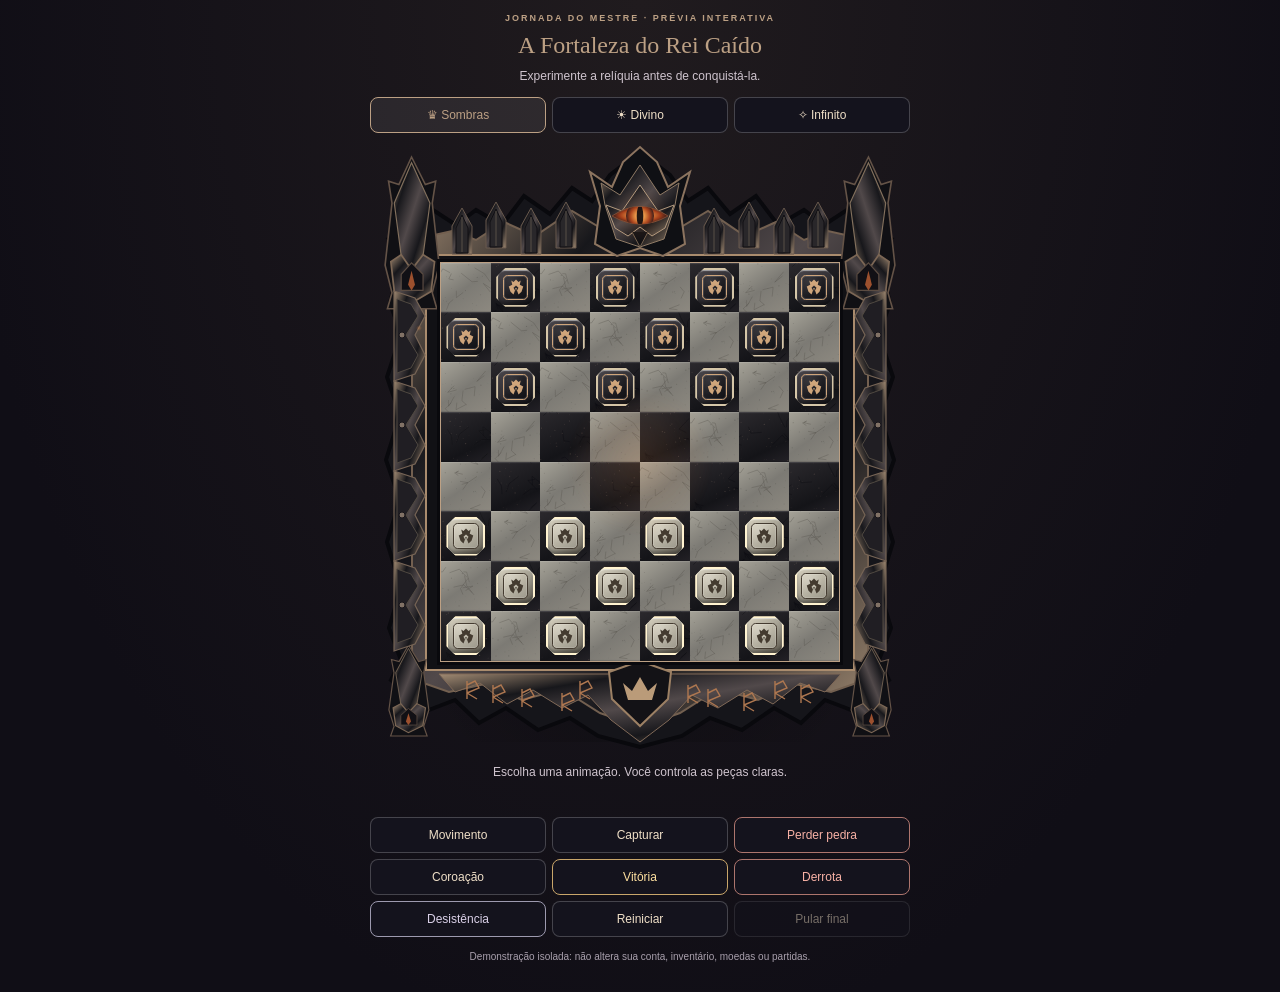
==== commit 3e718566: "Cache royal card artwork and live glow/particle rendering" ====
--- a/royal-demo.html
+++ b/royal-demo.html
@@ -1,5 +1,5 @@
 <!doctype html><html lang="pt-BR" data-theme="relic-shadow" data-skin="skin-relic-shadow"><head><meta charset="utf-8"><meta name="viewport" content="width=device-width,initial-scale=1"><title>Laboratório de Relíquias</title><style>
 :root{--ink:#f3e4c9;--muted:#bcaa90;--gold:#d8ae70;--green:#9bc4a0;--panel:#2c2119;--line:#5c4632}*{box-sizing:border-box}body{margin:0;color:var(--ink);font-family:Georgia,'Times New Roman',serif;background:radial-gradient(ellipse at 45% 0,#56402d 0,#231a13 53%,#17110e 100%);min-height:100vh}button,input,select{font:inherit}button{cursor:pointer}button:disabled{cursor:not-allowed;opacity:.45}button:focus-visible,input:focus-visible,select:focus-visible{outline:3px solid #e7c287;outline-offset:3px}.shell{max-width:1150px;margin:auto;padding:26px 24px 36px}.top{display:flex;align-items:center;justify-content:space-between;margin-bottom:24px;gap:12px}.brand{display:flex;align-items:center;gap:14px}.emblem{width:50px;height:50px;border:1px solid #a77c49;border-radius:50%;display:grid;place-items:center;color:#e5b977;font-size:29px;background:#36271a;box-shadow:inset 0 0 0 4px #241a13}.eyebrow{font:700 10px/1.4 Arial,sans-serif;letter-spacing:3px;color:var(--gold);text-transform:uppercase}h1{margin:2px 0 0;font-size:33px;line-height:1.05;font-weight:normal}.topnote{color:var(--muted);font-size:13px;text-align:right}.layout{display:grid;grid-template-columns:minmax(0,1fr) 320px;gap:26px;align-items:start}.game{min-width:0}.players{display:flex;justify-content:space-between;gap:10px;margin-bottom:12px}.player{flex:1;display:flex;align-items:center;gap:10px;background:#2c2119;border:1px solid var(--line);border-radius:10px;padding:11px 12px;transition:.2s}.player.active{border-color:#d6a562;box-shadow:0 0 0 1px #d6a56255}.player .disc{width:30px;height:30px;flex:none}.player b{display:block;font-size:15px}.player small{font:11px Arial;color:var(--muted)}.player .count{margin-left:auto;font:700 22px Georgia;color:var(--gold)}.boardframe{padding:13px;background:repeating-linear-gradient(6deg,#56321b55 0 1px,transparent 1px 7px),linear-gradient(120deg,#b17a42,#68401e 28%,#9c6938 60%,#4f2a15);border:2px solid #c39862;border-radius:9px;box-shadow:0 18px 40px #0008,inset 0 0 0 5px #5c351e,inset 0 0 0 8px #b0804b;position:relative}.board{width:100%;aspect-ratio:1;display:grid;grid-template-columns:repeat(8,1fr);grid-template-rows:repeat(8,1fr);border:2px solid #3d2517;box-shadow:0 0 8px #25150e}.sq{min-width:0;min-height:0;border:0;position:relative;display:grid;place-items:center;padding:0;overflow:hidden;isolation:isolate;background:#d7b47e}.sq.light{background:repeating-linear-gradient(4deg,#93652a15 0 1px,transparent 1px 6px),linear-gradient(125deg,#e4c493,#c8a06b)}.sq.dark{background:repeating-linear-gradient(4deg,#210e0b25 0 1px,transparent 1px 5px),linear-gradient(125deg,#8e5735,#714225)}.sq.dark:hover{filter:brightness(1.1)}.sq.selected{box-shadow:inset 0 0 0 4px #f2c57c;background:#ac7941}.sq.last:before{content:'';position:absolute;inset:0;background:#f5dc8b30;pointer-events:none}.sq.target:after{content:'';width:25%;height:25%;border-radius:50%;background:#f5d58d;box-shadow:0 0 0 5px #f5d58d40;position:absolute;z-index:3}.sq.target:has(.piece):after{background:transparent;border:3px solid #f5d58d;width:82%;height:82%}.sq.captured .piece{opacity:.23;filter:grayscale(1)}.piece,.disc{border-radius:50%;position:relative;box-shadow:0 4px 5px #2110089c,inset 0 0 0 2px #ffffff25,inset 0 -4px 3px #0005;display:grid;place-items:center}.piece{width:78%;aspect-ratio:1;z-index:2;transition:transform .15s}.piece:before,.disc:before{content:'';position:absolute;inset:13%;border-radius:50%;border:1px solid #0005;box-shadow:0 0 0 2px #ffffff18,inset 0 0 0 3px #00000013}.piece.white,.disc.white{background:repeating-linear-gradient(7deg,#a5703c16 0 1px,transparent 1px 5px),radial-gradient(circle at 32% 22%,#fff0ce,#d9ab70 55%,#a9733c);border:1px solid #f4d5a1;color:#75441d}.piece.black,.disc.black{background:repeating-linear-gradient(7deg,#ffffff09 0 1px,transparent 1px 5px),radial-gradient(circle at 32% 22%,#8b5c3d,#4c2a1b 55%,#2b1711);border:1px solid #a67546;color:#f3ce89}.piece.king:after{content:'♛';font-size:clamp(18px,4.3vw,40px);position:relative;z-index:2;line-height:1;text-shadow:0 1px 1px #0004}.sq.selected .piece{transform:translateY(-2px)}.sq.playable .piece{outline:2px solid #a7dfab;outline-offset:2px;box-shadow:0 4px 5px #2110089c,0 0 12px #a7dfab60,inset 0 0 0 2px #ffffff25,inset 0 -4px 3px #0005}.sq.playable.selected .piece{outline-color:#f2c57c}.sq.playable:focus-visible{outline:3px solid #a7dfab;outline-offset:-3px}.turnlegend{display:flex;align-items:center;gap:7px;color:#a7dfab;font:11px Arial;margin-top:9px}.turnlegend:before{content:"";width:9px;height:9px;border:2px solid #a7dfab;border-radius:50%;flex:none}.sq .piece{pointer-events:none}.coords{font:10px Arial;color:#fff8;position:absolute;left:3px;top:3px;z-index:1;pointer-events:none}.under{display:flex;justify-content:space-between;align-items:center;margin-top:13px;color:var(--muted);font:12px Arial;gap:10px}.side{display:flex;flex-direction:column;gap:15px}.panel{background:linear-gradient(145deg,#38291f,#2b211a);border:1px solid var(--line);border-radius:12px;padding:19px;box-shadow:0 8px 20px #0002}.panel h2{font-weight:normal;font-size:22px;margin:5px 0 13px}.status{font-size:19px;line-height:1.3;margin:8px 0}.sub{font:12px/1.6 Arial,sans-serif;color:var(--muted);margin:6px 0}.modebar{display:grid;grid-template-columns:repeat(3,1fr);gap:5px;padding:4px;background:#21170f;border-radius:8px;margin:12px 0}.modebar button{border:0;background:transparent;color:var(--muted);padding:10px 4px;border-radius:6px;font:700 11px Arial}.modebar button.active{background:#785335;color:#fff0d1}.fields{display:grid;gap:11px}.field label{display:block;font:700 10px Arial;letter-spacing:1.4px;text-transform:uppercase;color:var(--muted);margin-bottom:7px}.choices{display:flex;gap:7px}.choices button{flex:1;padding:10px 5px;background:#251a13;border:1px solid var(--line);color:var(--ink);border-radius:7px;font:12px Arial}.choices button.active{border-color:var(--gold);background:#5b3d24;color:#ffe4b5}.primary,.secondary{border-radius:7px;padding:11px 12px;width:100%;font:700 12px Arial;letter-spacing:.3px;border:1px solid #b78b52;background:linear-gradient(#d9b67e,#b78646);color:#302015}.secondary{background:#2a1c13;color:#e8d1a9;border-color:#6e5035}.actions{display:flex;gap:8px;margin-top:12px}.inputrow{display:flex;gap:6px}.inputrow input{min-width:0;width:100%;background:#21170f;border:1px solid #785635;border-radius:6px;padding:11px;color:var(--ink);text-transform:uppercase;font:700 14px Arial;letter-spacing:2px}.inputrow button{width:auto;white-space:nowrap}.room{border:1px dashed #967344;padding:12px;border-radius:7px;margin-top:12px}.roomcode{font:700 22px Arial;letter-spacing:5px;color:#f1ca88;margin:5px 0}.notice{font:12px/1.5 Arial;color:#edc18c;margin-top:10px;min-height:18px}.history{max-height:160px;overflow:auto;margin-top:9px;font:12px/1.6 Arial;color:#d5bfa1}.history div{padding:6px 0;border-bottom:1px solid #4a3627;display:flex;justify-content:space-between}.rules{font:12px/1.65 Arial;color:var(--muted)}details summary{cursor:pointer;color:var(--gold);font-size:14px}footer{margin-top:25px;text-align:center;color:#8f7d67;font:11px Arial}.hidden{display:none!important}@media(max-width:850px){.layout{grid-template-columns:1fr;max-width:650px;margin:auto}.side{display:grid;grid-template-columns:1fr 1fr}.side .panel:first-child{grid-column:1/-1}.topnote{display:none}}@media(max-width:520px){.shell{padding:15px 10px 25px}.top{margin-bottom:16px}h1{font-size:27px}.side{display:flex}.boardframe{padding:9px}.players{gap:6px}.player{padding:8px 7px;gap:6px}.player b{font-size:13px}.player small{font-size:10px}.player .count{font-size:18px}.player .disc{width:25px;height:25px}.coords{font-size:8px}.layout{gap:16px}}
-.profile input{width:100%;padding:10px;background:#21170f;border:1px solid #785635;color:var(--ink);border-radius:6px}.rankrow{display:flex;justify-content:space-between;padding:9px 0;border-bottom:1px solid var(--line);font:13px Arial}.victory{position:fixed;inset:0;z-index:20;background:#180f09cf;display:grid;place-items:center;padding:20px}.victory>div{position:relative;text-align:center;background:linear-gradient(145deg,#664327,#2c2119);border:2px solid #d8ae70;border-radius:18px;padding:40px;max-width:450px;width:100%;box-shadow:0 0 70px #e7b86d55;animation:arrive .65s cubic-bezier(.2,1.5,.4,1)}.victory h2{font-size:34px;margin:12px 0}.victory .crown{font-size:70px;color:#f4c96d;animation:glow 1.5s infinite alternate}.spark{position:absolute;width:7px;height:11px;background:#e9bb65;top:0;animation:fall 2s ease-in infinite;pointer-events:none}@keyframes arrive{from{transform:scale(.65);opacity:0}to{transform:scale(1);opacity:1}}@keyframes glow{to{filter:drop-shadow(0 0 18px #ffda86);transform:translateY(-6px)}}@keyframes fall{to{transform:translateY(280px) rotate(260deg);opacity:0}}@media(prefers-reduced-motion:reduce){.victory>div,.victory .crown,.spark{animation:none}}.victory{background:radial-gradient(ellipse at 50% 20%,#422a1de8,#100c0aef 75%)}.victory>div{overflow:hidden;isolation:isolate;width:min(100%,470px);padding:30px 25px;animation:resultRise .55s cubic-bezier(.2,.85,.3,1.15);border-radius:18px}.victory .crown{display:grid;place-items:center;width:100px;height:100px;margin:0 auto 12px;border-radius:50%;font-size:57px;background:radial-gradient(circle at 30% 20%,#fff2c0,#dba952 65%,#87501e);color:#5d3512;box-shadow:0 0 38px #f7ca7466,inset 0 0 0 5px #fff4c044}.victory h2{overflow-wrap:anywhere}.victory #resultpoints{display:inline-block;border:1px solid currentColor;border-radius:20px;padding:7px 15px;margin:7px 0 19px;font:700 15px Arial}.victory #victorydetail{font:14px/1.6 Arial;color:#e6d7be;min-height:45px}.victory .spark{z-index:-1;opacity:0;left:var(--x);top:var(--y);animation:resultRain var(--dur) var(--delay) ease-in infinite;background:linear-gradient(#fff4ad,#e3a83a);width:8px;height:14px}.victory[data-result="defeat"]>div{border-color:#aa6c57;background:radial-gradient(circle at top,#4b2925,#241815 72%);box-shadow:0 0 48px #a0413638;animation:resultShake .5s ease-out}.victory[data-result="defeat"] .crown{background:radial-gradient(circle at 30% 25%,#b97f70,#70403b 70%,#38201e);color:#f6d1c6;box-shadow:0 0 25px #ad5a4340;animation:resultDim 1.5s ease-out both}.victory[data-result="defeat"] .spark{background:#aa5f46;width:4px;height:12px;border-radius:4px;animation:resultEmber var(--dur) var(--delay) ease-out infinite}.victory[data-result="defeat"] #resultpoints{color:#e5a397}.victory[data-result="resign"]>div{border-color:#a2b2b6;background:radial-gradient(circle at top,#455b60,#222a2a 72%);box-shadow:0 0 50px #9db4bd33;animation:resultLower .7s ease-out}.victory[data-result="resign"] .crown{background:radial-gradient(circle at 30% 25%,#e4eeee,#9daeb5 68%,#6a7d84);color:#33464c;box-shadow:0 0 22px #b4d4dc33;animation:resultLower 1s ease-out}.victory[data-result="resign"] .spark{background:#adbdc2;width:18px;height:3px;border-radius:5px;animation:resultDrift var(--dur) var(--delay) ease-in-out infinite}.victory[data-result="resign"] #resultpoints{color:#dce9ed}.victory[data-result="draw"]>div{border-color:#ac9874;background:radial-gradient(circle at top,#67563d,#28211a 75%);box-shadow:0 0 35px #bba17c33}.victory[data-result="draw"] .crown{background:radial-gradient(circle at 30% 25%,#e9d5b2,#a58b64 75%);color:#392a1e;animation:none}.victory[data-result="draw"] .spark{background:#d8c39d;width:6px;height:6px;border-radius:50%;animation:resultDrift var(--dur) var(--delay) ease-in-out infinite}.victory[data-result="victory"] #resultpoints,.victory[data-result="draw"] #resultpoints{color:#f5d58e}.victory #closevictory{position:relative;z-index:1}@keyframes resultRise{from{transform:translateY(25px) scale(.94);opacity:0}to{transform:translateY(0) scale(1);opacity:1}}@keyframes resultShake{0%{transform:translateX(-12px);opacity:.3}30%{transform:translateX(8px)}55%{transform:translateX(-5px)}100%{transform:translateX(0);opacity:1}}@keyframes resultLower{from{transform:translateY(-22px);opacity:.15}to{transform:translateY(0);opacity:1}}@keyframes resultDim{from{filter:brightness(1.6);transform:scale(1.1)}to{filter:brightness(.85);transform:scale(1)}}@keyframes resultRain{0%{transform:translateY(-40px) rotate(0);opacity:0}15%{opacity:.9}100%{transform:translateY(420px) rotate(300deg);opacity:0}}@keyframes resultEmber{0%{transform:translateY(45px);opacity:0}20%{opacity:.65}100%{transform:translateY(-120px);opacity:0}}@keyframes resultDrift{0%,100%{transform:translate(-14px,8px);opacity:.1}50%{transform:translate(19px,-20px);opacity:.65}}@media(prefers-reduced-motion:reduce){.victory>div,.victory .crown,.victory .spark{animation:none!important}.victory .spark{display:none}} .honor-preview{padding:12px;background:repeating-linear-gradient(8deg,#b07b4010 0 1px,transparent 1px 6px),linear-gradient(125deg,#69492e,#37251a 75%);border:2px solid #936b40;box-shadow:inset 0 0 0 4px #2d1d12,0 8px 20px #0005}.honor-plaque{display:flex;align-items:center;justify-content:space-between;text-align:center;gap:5px;padding:13px 6px;margin:0 0 13px;background:linear-gradient(170deg,#754a24,#3b2617);border:1px solid #b38a50;border-radius:8px;box-shadow:inset 0 0 0 3px #c2924b22,0 4px 6px #0004}.honor-plaque h2{font-size:22px;margin:4px 0 0;color:#ffe1a5}.honor-plaque>span{font-size:21px;color:#cf9f5a}.honor-plaque .eyebrow{font-size:8px;letter-spacing:1.6px}.honor-mine{font:12px/1.45 Arial;color:#e5c79b;padding:9px 10px;background:#2b1e15aa;border:1px solid #936d4655;border-radius:6px;margin:0 0 10px}.honor-list{display:grid;gap:7px}.honor-row{display:grid;grid-template-columns:40px minmax(0,1fr) auto;gap:8px;align-items:center;background:linear-gradient(110deg,#3b2b20,#2a2018);padding:7px;border:1px solid #957248;border-radius:8px;box-shadow:inset 0 1px #ffffff0c,0 3px 5px #1b100b55;min-width:0}.honor-row.rank-1{border-color:#e0b762;background:linear-gradient(110deg,#59401f,#332319)}.honor-row.rank-2{border-color:#b9b4a8}.honor-row.rank-3{border-color:#b9855f}.honor-row.mine{outline:2px solid #b0d4a0;outline-offset:1px;background:linear-gradient(100deg,#4b5333,#30271a)}.honor-place{width:35px;height:35px;display:grid;place-items:center;border:1px solid #a67e50;border-radius:50%;background:linear-gradient(#b38a51,#79542e);color:#2b1b0f;font:700 16px Georgia;box-shadow:inset 0 0 0 3px #ffffff16}.rank-1 .honor-place{background:linear-gradient(150deg,#ffefb6,#e3b64f 55%,#b58125);border-color:#fff1c0}.rank-2 .honor-place{background:linear-gradient(145deg,#f4f2e8,#b1b6b6 55%,#777c7c);border-color:#e4e7e2}.rank-3 .honor-place{background:linear-gradient(145deg,#e3b798,#bd8150 55%,#8f5233);border-color:#edbe98}.honor-player{min-width:0;text-align:center}.honor-player strong{display:block;font:700 14px Georgia;color:#fff0d7;overflow-wrap:anywhere}.honor-player small{display:block;font:10px Arial;color:#bca98c;margin-top:4px}.honor-you{color:#b7d9a3!important;font-size:9px!important;letter-spacing:1px}.honor-score{padding:7px 8px;border-radius:6px;background:linear-gradient(#24170e,#452b16);border:1px solid #98733e;color:#f4ca7c;font:700 13px Arial;text-align:center;white-space:nowrap}.honor-score small{font-size:9px;color:#ba9868;margin-left:3px}.honor-open{margin-top:12px;display:flex;align-items:center;justify-content:space-between}.honor-open span{font-size:20px;line-height:12px}.honor-empty{text-align:center;padding:20px 8px;color:#e4cda8;font:13px/1.5 Arial}.rank-overlay{position:fixed;inset:0;z-index:30;background:#120d09df;display:grid;place-items:center;padding:20px;backdrop-filter:blur(5px)}.rank-board{width:min(660px,100%);max-height:94vh;display:flex;flex-direction:column;position:relative;border:5px solid #4e301b;border-radius:13px;box-shadow:0 0 0 2px #b58c54,0 20px 70px #000b;overflow:hidden;background:repeating-linear-gradient(90deg,#6b431a16 0 1px,transparent 1px 9px),repeating-linear-gradient(90deg,transparent 0 83px,#5a391d22 84px 86px),linear-gradient(125deg,#be925b,#85592f);animation:resultRise .35s ease-out}.rank-header{position:relative;display:flex;align-items:center;justify-content:center;gap:22px;padding:18px 45px;text-align:center;border-bottom:3px solid #4d2c18;background:repeating-linear-gradient(5deg,#b4823918 0 1px,transparent 1px 5px),linear-gradient(150deg,#67401f,#382315);box-shadow:0 3px 8px #0005}.rank-header h2{font-size:clamp(24px,5vw,36px);margin:5px 0 0;color:#ffe3a5;font-weight:normal}.rank-rivet{height:20px;width:20px;border-radius:50%;background:radial-gradient(circle at 30% 25%,#c48c49,#704217);border:2px solid #392311;flex:none;box-shadow:0 1px 3px #0008}.rank-close{position:absolute;right:9px;top:9px;width:32px;height:32px;border-radius:50%;background:#49291c;border:1px solid #c08b55;color:#fff0d6;font:26px/1 Arial}.rank-body{padding:17px 20px;overflow:auto;min-height:0}.rank-personal{border:1px solid #dfb471;background:linear-gradient(110deg,#3e2b1b,#5d4325);border-radius:9px;padding:13px 16px;color:#f9e5bd;display:grid;gap:7px;box-shadow:0 3px 6px #0004;margin-bottom:14px}.rank-personal strong{font-size:20px;overflow-wrap:anywhere}.rank-personal>div{display:flex;justify-content:space-between;gap:8px;font:700 17px Arial;color:#f4cb80}.rank-columns{display:grid;grid-template-columns:70px 1fr 115px;text-align:center;gap:10px;color:#392412;font:700 10px Arial;text-transform:uppercase;letter-spacing:.7px;margin:6px 0 9px}.honor-list.full{max-height:45vh;overflow:auto;padding:3px;scrollbar-color:#6e4726 #b28a55}.full .honor-row{grid-template-columns:64px minmax(0,1fr) 115px;gap:10px;padding:9px 11px;border-width:2px}.full .honor-place{width:45px;height:45px;font-size:20px;margin:auto}.full .honor-player strong{font-size:17px}.full .honor-score{font-size:18px;padding:10px 8px}.rank-legend{font:700 11px/1.5 Arial;text-align:center;color:#382311;margin-top:13px}.rank-body #rankfullstorage{color:#382311;text-align:center}.rank-actions{display:flex;gap:10px;margin-top:12px}.rank-actions button{flex:1}.rank-board .honor-empty{background:#3c2b1f;color:#f5deb9;border-radius:8px}.honor-preview #rankstorage{font-size:10px;margin:8px 3px 0}.honor-row.mine .honor-score{border-color:#a7c28b;color:#ddedc9}@media(max-width:520px){.rank-overlay{padding:9px}.rank-body{padding:12px 9px}.rank-header{gap:8px;padding:15px 35px}.rank-rivet{width:13px;height:13px}.rank-columns{grid-template-columns:43px 1fr 86px;font-size:8px}.full .honor-row{grid-template-columns:41px minmax(0,1fr) 86px;gap:6px;padding:7px 5px}.full .honor-place{width:35px;height:35px;font-size:16px}.full .honor-player strong{font-size:14px}.full .honor-score{font-size:14px;padding:7px 4px}.rank-personal{padding:10px}.rank-personal>div{font-size:14px}.honor-list.full{max-height:43vh}}@media(prefers-reduced-motion:reduce){.rank-board{animation:none}}</style><link rel="stylesheet" href="/escola.css?v=60"><link rel="stylesheet" href="/reforja.css?v=57"><link rel="stylesheet" href="/reis.css?v=6"><style>
+.profile input{width:100%;padding:10px;background:#21170f;border:1px solid #785635;color:var(--ink);border-radius:6px}.rankrow{display:flex;justify-content:space-between;padding:9px 0;border-bottom:1px solid var(--line);font:13px Arial}.victory{position:fixed;inset:0;z-index:20;background:#180f09cf;display:grid;place-items:center;padding:20px}.victory>div{position:relative;text-align:center;background:linear-gradient(145deg,#664327,#2c2119);border:2px solid #d8ae70;border-radius:18px;padding:40px;max-width:450px;width:100%;box-shadow:0 0 70px #e7b86d55;animation:arrive .65s cubic-bezier(.2,1.5,.4,1)}.victory h2{font-size:34px;margin:12px 0}.victory .crown{font-size:70px;color:#f4c96d;animation:glow 1.5s infinite alternate}.spark{position:absolute;width:7px;height:11px;background:#e9bb65;top:0;animation:fall 2s ease-in infinite;pointer-events:none}@keyframes arrive{from{transform:scale(.65);opacity:0}to{transform:scale(1);opacity:1}}@keyframes glow{to{filter:drop-shadow(0 0 18px #ffda86);transform:translateY(-6px)}}@keyframes fall{to{transform:translateY(280px) rotate(260deg);opacity:0}}@media(prefers-reduced-motion:reduce){.victory>div,.victory .crown,.spark{animation:none}}.victory{background:radial-gradient(ellipse at 50% 20%,#422a1de8,#100c0aef 75%)}.victory>div{overflow:hidden;isolation:isolate;width:min(100%,470px);padding:30px 25px;animation:resultRise .55s cubic-bezier(.2,.85,.3,1.15);border-radius:18px}.victory .crown{display:grid;place-items:center;width:100px;height:100px;margin:0 auto 12px;border-radius:50%;font-size:57px;background:radial-gradient(circle at 30% 20%,#fff2c0,#dba952 65%,#87501e);color:#5d3512;box-shadow:0 0 38px #f7ca7466,inset 0 0 0 5px #fff4c044}.victory h2{overflow-wrap:anywhere}.victory #resultpoints{display:inline-block;border:1px solid currentColor;border-radius:20px;padding:7px 15px;margin:7px 0 19px;font:700 15px Arial}.victory #victorydetail{font:14px/1.6 Arial;color:#e6d7be;min-height:45px}.victory .spark{z-index:-1;opacity:0;left:var(--x);top:var(--y);animation:resultRain var(--dur) var(--delay) ease-in infinite;background:linear-gradient(#fff4ad,#e3a83a);width:8px;height:14px}.victory[data-result="defeat"]>div{border-color:#aa6c57;background:radial-gradient(circle at top,#4b2925,#241815 72%);box-shadow:0 0 48px #a0413638;animation:resultShake .5s ease-out}.victory[data-result="defeat"] .crown{background:radial-gradient(circle at 30% 25%,#b97f70,#70403b 70%,#38201e);color:#f6d1c6;box-shadow:0 0 25px #ad5a4340;animation:resultDim 1.5s ease-out both}.victory[data-result="defeat"] .spark{background:#aa5f46;width:4px;height:12px;border-radius:4px;animation:resultEmber var(--dur) var(--delay) ease-out infinite}.victory[data-result="defeat"] #resultpoints{color:#e5a397}.victory[data-result="resign"]>div{border-color:#a2b2b6;background:radial-gradient(circle at top,#455b60,#222a2a 72%);box-shadow:0 0 50px #9db4bd33;animation:resultLower .7s ease-out}.victory[data-result="resign"] .crown{background:radial-gradient(circle at 30% 25%,#e4eeee,#9daeb5 68%,#6a7d84);color:#33464c;box-shadow:0 0 22px #b4d4dc33;animation:resultLower 1s ease-out}.victory[data-result="resign"] .spark{background:#adbdc2;width:18px;height:3px;border-radius:5px;animation:resultDrift var(--dur) var(--delay) ease-in-out infinite}.victory[data-result="resign"] #resultpoints{color:#dce9ed}.victory[data-result="draw"]>div{border-color:#ac9874;background:radial-gradient(circle at top,#67563d,#28211a 75%);box-shadow:0 0 35px #bba17c33}.victory[data-result="draw"] .crown{background:radial-gradient(circle at 30% 25%,#e9d5b2,#a58b64 75%);color:#392a1e;animation:none}.victory[data-result="draw"] .spark{background:#d8c39d;width:6px;height:6px;border-radius:50%;animation:resultDrift var(--dur) var(--delay) ease-in-out infinite}.victory[data-result="victory"] #resultpoints,.victory[data-result="draw"] #resultpoints{color:#f5d58e}.victory #closevictory{position:relative;z-index:1}@keyframes resultRise{from{transform:translateY(25px) scale(.94);opacity:0}to{transform:translateY(0) scale(1);opacity:1}}@keyframes resultShake{0%{transform:translateX(-12px);opacity:.3}30%{transform:translateX(8px)}55%{transform:translateX(-5px)}100%{transform:translateX(0);opacity:1}}@keyframes resultLower{from{transform:translateY(-22px);opacity:.15}to{transform:translateY(0);opacity:1}}@keyframes resultDim{from{filter:brightness(1.6);transform:scale(1.1)}to{filter:brightness(.85);transform:scale(1)}}@keyframes resultRain{0%{transform:translateY(-40px) rotate(0);opacity:0}15%{opacity:.9}100%{transform:translateY(420px) rotate(300deg);opacity:0}}@keyframes resultEmber{0%{transform:translateY(45px);opacity:0}20%{opacity:.65}100%{transform:translateY(-120px);opacity:0}}@keyframes resultDrift{0%,100%{transform:translate(-14px,8px);opacity:.1}50%{transform:translate(19px,-20px);opacity:.65}}@media(prefers-reduced-motion:reduce){.victory>div,.victory .crown,.victory .spark{animation:none!important}.victory .spark{display:none}} .honor-preview{padding:12px;background:repeating-linear-gradient(8deg,#b07b4010 0 1px,transparent 1px 6px),linear-gradient(125deg,#69492e,#37251a 75%);border:2px solid #936b40;box-shadow:inset 0 0 0 4px #2d1d12,0 8px 20px #0005}.honor-plaque{display:flex;align-items:center;justify-content:space-between;text-align:center;gap:5px;padding:13px 6px;margin:0 0 13px;background:linear-gradient(170deg,#754a24,#3b2617);border:1px solid #b38a50;border-radius:8px;box-shadow:inset 0 0 0 3px #c2924b22,0 4px 6px #0004}.honor-plaque h2{font-size:22px;margin:4px 0 0;color:#ffe1a5}.honor-plaque>span{font-size:21px;color:#cf9f5a}.honor-plaque .eyebrow{font-size:8px;letter-spacing:1.6px}.honor-mine{font:12px/1.45 Arial;color:#e5c79b;padding:9px 10px;background:#2b1e15aa;border:1px solid #936d4655;border-radius:6px;margin:0 0 10px}.honor-list{display:grid;gap:7px}.honor-row{display:grid;grid-template-columns:40px minmax(0,1fr) auto;gap:8px;align-items:center;background:linear-gradient(110deg,#3b2b20,#2a2018);padding:7px;border:1px solid #957248;border-radius:8px;box-shadow:inset 0 1px #ffffff0c,0 3px 5px #1b100b55;min-width:0}.honor-row.rank-1{border-color:#e0b762;background:linear-gradient(110deg,#59401f,#332319)}.honor-row.rank-2{border-color:#b9b4a8}.honor-row.rank-3{border-color:#b9855f}.honor-row.mine{outline:2px solid #b0d4a0;outline-offset:1px;background:linear-gradient(100deg,#4b5333,#30271a)}.honor-place{width:35px;height:35px;display:grid;place-items:center;border:1px solid #a67e50;border-radius:50%;background:linear-gradient(#b38a51,#79542e);color:#2b1b0f;font:700 16px Georgia;box-shadow:inset 0 0 0 3px #ffffff16}.rank-1 .honor-place{background:linear-gradient(150deg,#ffefb6,#e3b64f 55%,#b58125);border-color:#fff1c0}.rank-2 .honor-place{background:linear-gradient(145deg,#f4f2e8,#b1b6b6 55%,#777c7c);border-color:#e4e7e2}.rank-3 .honor-place{background:linear-gradient(145deg,#e3b798,#bd8150 55%,#8f5233);border-color:#edbe98}.honor-player{min-width:0;text-align:center}.honor-player strong{display:block;font:700 14px Georgia;color:#fff0d7;overflow-wrap:anywhere}.honor-player small{display:block;font:10px Arial;color:#bca98c;margin-top:4px}.honor-you{color:#b7d9a3!important;font-size:9px!important;letter-spacing:1px}.honor-score{padding:7px 8px;border-radius:6px;background:linear-gradient(#24170e,#452b16);border:1px solid #98733e;color:#f4ca7c;font:700 13px Arial;text-align:center;white-space:nowrap}.honor-score small{font-size:9px;color:#ba9868;margin-left:3px}.honor-open{margin-top:12px;display:flex;align-items:center;justify-content:space-between}.honor-open span{font-size:20px;line-height:12px}.honor-empty{text-align:center;padding:20px 8px;color:#e4cda8;font:13px/1.5 Arial}.rank-overlay{position:fixed;inset:0;z-index:30;background:#120d09df;display:grid;place-items:center;padding:20px;backdrop-filter:blur(5px)}.rank-board{width:min(660px,100%);max-height:94vh;display:flex;flex-direction:column;position:relative;border:5px solid #4e301b;border-radius:13px;box-shadow:0 0 0 2px #b58c54,0 20px 70px #000b;overflow:hidden;background:repeating-linear-gradient(90deg,#6b431a16 0 1px,transparent 1px 9px),repeating-linear-gradient(90deg,transparent 0 83px,#5a391d22 84px 86px),linear-gradient(125deg,#be925b,#85592f);animation:resultRise .35s ease-out}.rank-header{position:relative;display:flex;align-items:center;justify-content:center;gap:22px;padding:18px 45px;text-align:center;border-bottom:3px solid #4d2c18;background:repeating-linear-gradient(5deg,#b4823918 0 1px,transparent 1px 5px),linear-gradient(150deg,#67401f,#382315);box-shadow:0 3px 8px #0005}.rank-header h2{font-size:clamp(24px,5vw,36px);margin:5px 0 0;color:#ffe3a5;font-weight:normal}.rank-rivet{height:20px;width:20px;border-radius:50%;background:radial-gradient(circle at 30% 25%,#c48c49,#704217);border:2px solid #392311;flex:none;box-shadow:0 1px 3px #0008}.rank-close{position:absolute;right:9px;top:9px;width:32px;height:32px;border-radius:50%;background:#49291c;border:1px solid #c08b55;color:#fff0d6;font:26px/1 Arial}.rank-body{padding:17px 20px;overflow:auto;min-height:0}.rank-personal{border:1px solid #dfb471;background:linear-gradient(110deg,#3e2b1b,#5d4325);border-radius:9px;padding:13px 16px;color:#f9e5bd;display:grid;gap:7px;box-shadow:0 3px 6px #0004;margin-bottom:14px}.rank-personal strong{font-size:20px;overflow-wrap:anywhere}.rank-personal>div{display:flex;justify-content:space-between;gap:8px;font:700 17px Arial;color:#f4cb80}.rank-columns{display:grid;grid-template-columns:70px 1fr 115px;text-align:center;gap:10px;color:#392412;font:700 10px Arial;text-transform:uppercase;letter-spacing:.7px;margin:6px 0 9px}.honor-list.full{max-height:45vh;overflow:auto;padding:3px;scrollbar-color:#6e4726 #b28a55}.full .honor-row{grid-template-columns:64px minmax(0,1fr) 115px;gap:10px;padding:9px 11px;border-width:2px}.full .honor-place{width:45px;height:45px;font-size:20px;margin:auto}.full .honor-player strong{font-size:17px}.full .honor-score{font-size:18px;padding:10px 8px}.rank-legend{font:700 11px/1.5 Arial;text-align:center;color:#382311;margin-top:13px}.rank-body #rankfullstorage{color:#382311;text-align:center}.rank-actions{display:flex;gap:10px;margin-top:12px}.rank-actions button{flex:1}.rank-board .honor-empty{background:#3c2b1f;color:#f5deb9;border-radius:8px}.honor-preview #rankstorage{font-size:10px;margin:8px 3px 0}.honor-row.mine .honor-score{border-color:#a7c28b;color:#ddedc9}@media(max-width:520px){.rank-overlay{padding:9px}.rank-body{padding:12px 9px}.rank-header{gap:8px;padding:15px 35px}.rank-rivet{width:13px;height:13px}.rank-columns{grid-template-columns:43px 1fr 86px;font-size:8px}.full .honor-row{grid-template-columns:41px minmax(0,1fr) 86px;gap:6px;padding:7px 5px}.full .honor-place{width:35px;height:35px;font-size:16px}.full .honor-player strong{font-size:14px}.full .honor-score{font-size:14px;padding:7px 4px}.rank-personal{padding:10px}.rank-personal>div{font-size:14px}.honor-list.full{max-height:43vh}}@media(prefers-reduced-motion:reduce){.rank-board{animation:none}}</style><link rel="stylesheet" href="/escola.css?v=60"><link rel="stylesheet" href="/reforja.css?v=57"><link rel="stylesheet" href="/reis.css?v=7"><style>
 html,body{margin:0;min-height:100%;color:#f4e7d2;font-family:Arial,sans-serif}body{padding:12px 10px 20px}.demo{max-width:540px;margin:auto;text-align:center}.demo h1{font:24px Georgia,serif;margin:7px 0;color:var(--royal-accent)}.demo p{font-size:12px;line-height:1.5;color:#cfc4ce;margin:8px 0}.demo .eyebrow{font-size:9px;color:var(--royal-accent);letter-spacing:2px}.demo-tabs,.demo-controls{display:grid;grid-template-columns:repeat(3,minmax(0,1fr));gap:6px;margin:12px 0}.demo button{font:12px Arial,sans-serif;border:1px solid #ffffff35;background:#14131d;color:#efdfc7;border-radius:8px;padding:10px 4px;min-width:0;cursor:pointer}.demo button[aria-pressed=true]{border-color:var(--royal-accent);color:var(--royal-accent);background:#ffffff13}.demo button:disabled{opacity:.45}.demo .boardframe{max-width:540px!important;width:100%!important;position:relative;isolation:isolate}.demo .sq{overflow:hidden;pointer-events:none}.demo .sq .piece{display:grid;position:relative;aspect-ratio:1}.demo .board{overflow:hidden}.demo .demo-flight{position:absolute;inset:0;z-index:5;pointer-events:none}.demo .demo-flight .piece{position:absolute;width:9.75%;transform:translate3d(-50%,-50%,0);transition:none;pointer-events:none;will-change:transform}.demo .demo-result{position:absolute;z-index:20;left:17%;right:17%;top:29%;padding:22px 12px 16px;border:2px solid var(--royal-accent);background:linear-gradient(145deg,var(--royal-bg),#101019f5);border-radius:8px;box-shadow:0 0 0 4px #080811cc,0 12px 35px #000a;opacity:0;visibility:hidden;transform:translateY(8px) scale(.97);transition:opacity .3s,transform .3s}.demo .demo-result.shown{visibility:visible;opacity:1;transform:none}.demo .demo-result h2{font:27px Georgia;color:#fff0d5;margin:5px 0}.demo .demo-result .royal-quote{font:italic 14px/1.4 Georgia;color:var(--royal-accent)}.demo .demo-result #resulticon{height:64px;width:64px;margin:auto;color:var(--royal-accent)}.demo .demo-result #resulticon svg{width:100%;height:100%}.demo .demo-result[data-royal=divine]{border:4px double #ead69c;border-radius:40% 40% 12px 12px / 18% 18% 12px 12px}.demo .demo-result[data-royal=infinite]{border:3px double #c0baff;border-radius:24px}.demo .demo-result button{margin-top:8px;width:100%}.demo .demo-result .eyebrow{letter-spacing:1.4px}.demo-status{min-height:42px}.demo .demo-controls button[data-action=victory]{border-color:#c9a66a;color:#ffe1a0}.demo .demo-controls button[data-action=defeat],.demo .demo-controls button[data-action=loss]{border-color:#ad756d;color:#f8b1a5}.demo .demo-controls button[data-action=resign]{border-color:#9d9aaf;color:#dad0e8}.demo .demo-footer{font-size:10px;color:#a9a0ad}@media(max-width:400px){.demo h1{font-size:19px}.demo button{font-size:11px}.demo .demo-result{padding:12px 8px}.demo .demo-result h2{font-size:21px}.demo .demo-result #resulticon{width:42px;height:42px}.demo .demo-result .royal-quote{font-size:11px}}
-</style></head><body><main class="demo"><div class="eyebrow">Jornada do Mestre · Prévia interativa</div><h1 id="demotitle">A Fortaleza do Rei Caído</h1><p>Experimente a relíquia antes de conquistá-la.</p><nav class="demo-tabs" aria-label="Relíquia"><button data-king="shadow">♛ Sombras</button><button data-king="divine">☀ Divino</button><button data-king="infinite">✧ Infinito</button></nav><div class="boardframe"><div id="board" class="board" aria-label="Tabuleiro de demonstração"></div><section class="demo-result" id="victory" role="dialog" aria-labelledby="resulttitle" aria-hidden="true" inert><div id="resulticon"></div><div class="eyebrow">Destino da Coroa</div><h2 id="resulttitle"></h2><div id="resultpoints"></div><button id="dismiss">Ver tabuleiro</button><button id="replay">Repetir final</button></section></div><p id="demostatus" class="demo-status" aria-live="polite">Escolha uma animação. Você controla as peças claras.</p><div class="demo-controls"><button data-action="move">Movimento</button><button data-action="capture">Capturar</button><button data-action="loss">Perder pedra</button><button data-action="crown">Coroação</button><button data-action="victory">Vitória</button><button data-action="defeat">Derrota</button><button data-action="resign">Desistência</button><button data-action="reset">Reiniciar</button><button data-action="skip" disabled>Pular final</button></div><p class="demo-footer">Demonstração isolada: não altera sua conta, inventário, moedas ou partidas.</p></main><script>let mySide=1;</script><script src="/reis.js?v=10"></script><script src="/royal-demo.js?v=4"></script></body></html>+</style></head><body><main class="demo"><div class="eyebrow">Jornada do Mestre · Prévia interativa</div><h1 id="demotitle">A Fortaleza do Rei Caído</h1><p>Experimente a relíquia antes de conquistá-la.</p><nav class="demo-tabs" aria-label="Relíquia"><button data-king="shadow">♛ Sombras</button><button data-king="divine">☀ Divino</button><button data-king="infinite">✧ Infinito</button></nav><div class="boardframe"><div id="board" class="board" aria-label="Tabuleiro de demonstração"></div><section class="demo-result" id="victory" role="dialog" aria-labelledby="resulttitle" aria-hidden="true" inert><div id="resulticon"></div><div class="eyebrow">Destino da Coroa</div><h2 id="resulttitle"></h2><div id="resultpoints"></div><button id="dismiss">Ver tabuleiro</button><button id="replay">Repetir final</button></section></div><p id="demostatus" class="demo-status" aria-live="polite">Escolha uma animação. Você controla as peças claras.</p><div class="demo-controls"><button data-action="move">Movimento</button><button data-action="capture">Capturar</button><button data-action="loss">Perder pedra</button><button data-action="crown">Coroação</button><button data-action="victory">Vitória</button><button data-action="defeat">Derrota</button><button data-action="resign">Desistência</button><button data-action="reset">Reiniciar</button><button data-action="skip" disabled>Pular final</button></div><p class="demo-footer">Demonstração isolada: não altera sua conta, inventário, moedas ou partidas.</p></main><script>let mySide=1;</script><script src="/reis.js?v=11"></script><script src="/royal-demo.js?v=4"></script></body></html>
--- a/reis.css
+++ b/reis.css
@@ -91,3 +91,9 @@
 @media(max-width:370px){.royal-shop-grid{grid-template-columns:minmax(0,1fr)}}
 
 html[data-visual-paused="1"] :is(.theme-ambient-particle,.theme-floating,.theme-mist){animation-play-state:paused!important}
+
+/* The cards use cached vector surfaces instead of hundreds of DOM nodes. */
+.royal-preview-image{display:block;width:100%;height:100%;object-fit:contain;aspect-ratio:540/610}
+.royal-architecture{filter:none}
+.royal-architecture::before{content:"";position:absolute;inset:7% 3% 2%;background:radial-gradient(ellipse at 50% 58%,#0007,transparent 73%);z-index:-1;pointer-events:none}
+.royal-preview{contain:strict;aspect-ratio:540/610;height:auto}
